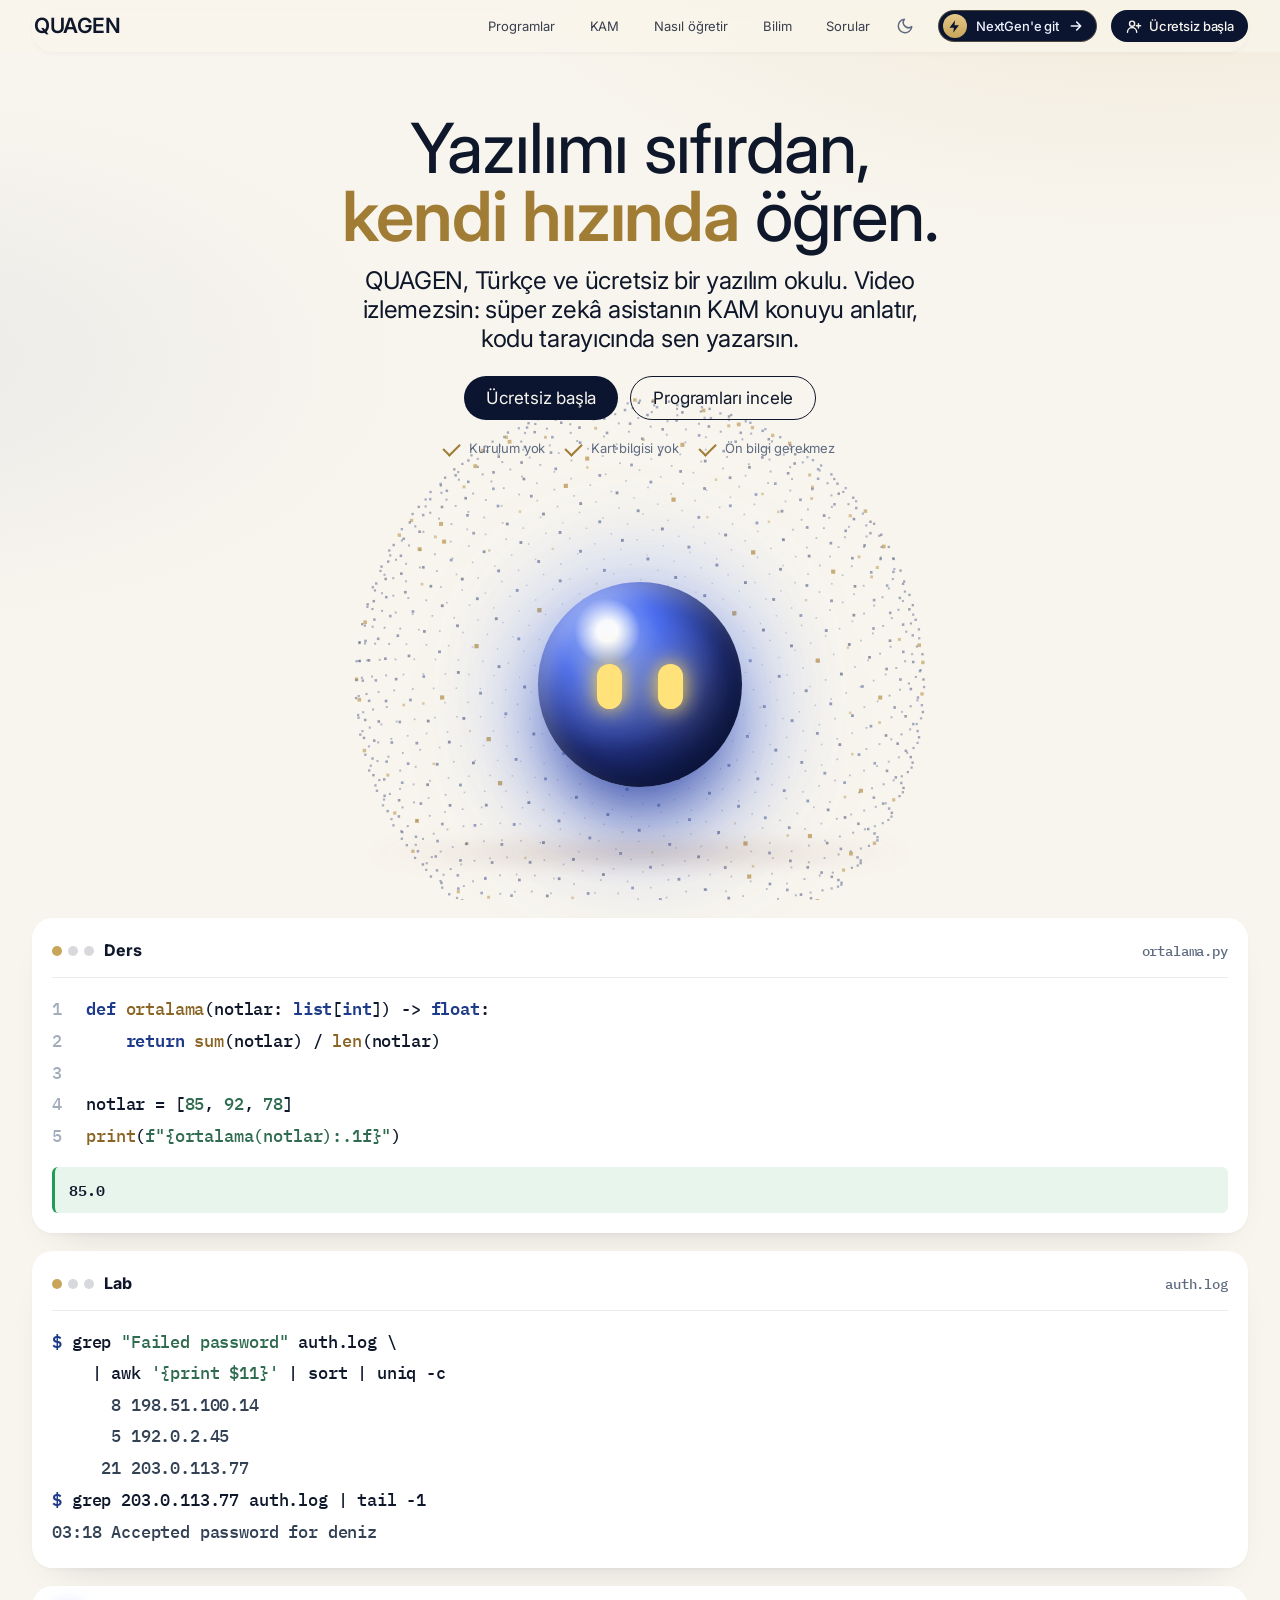
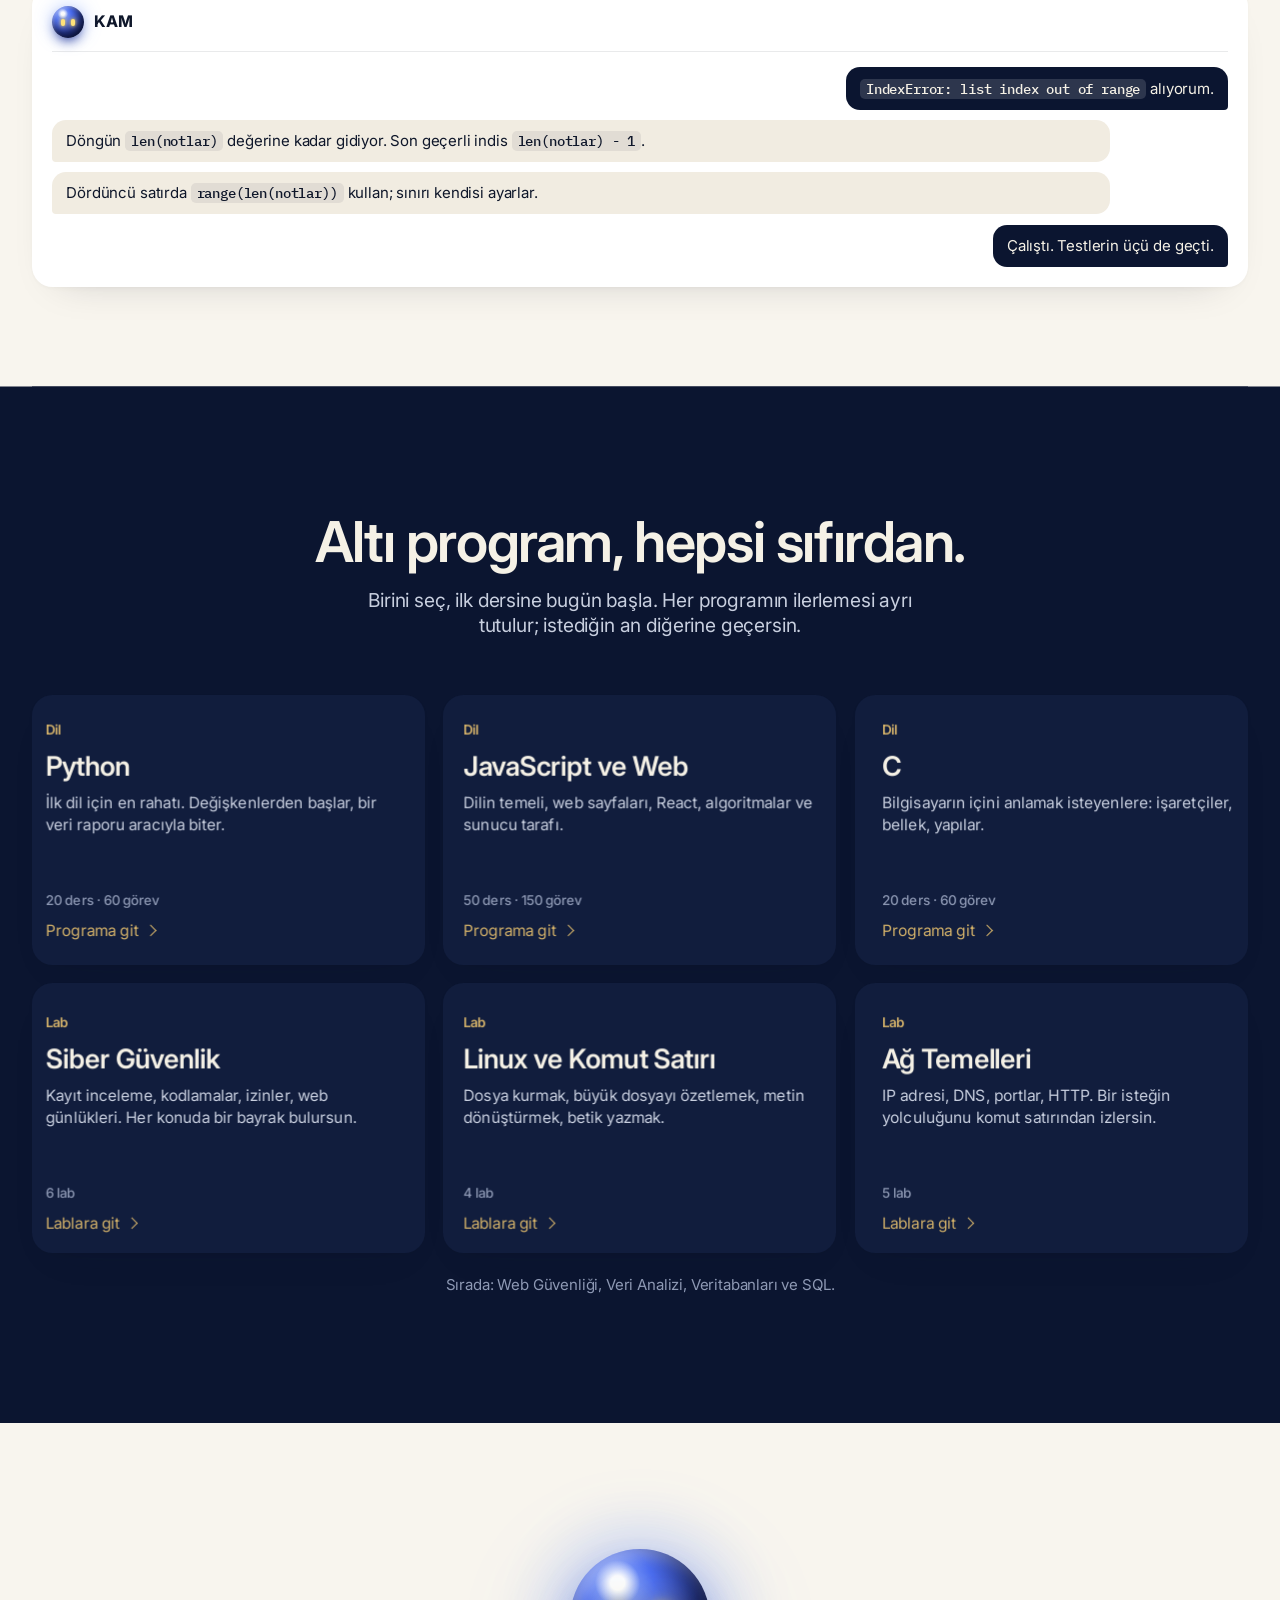
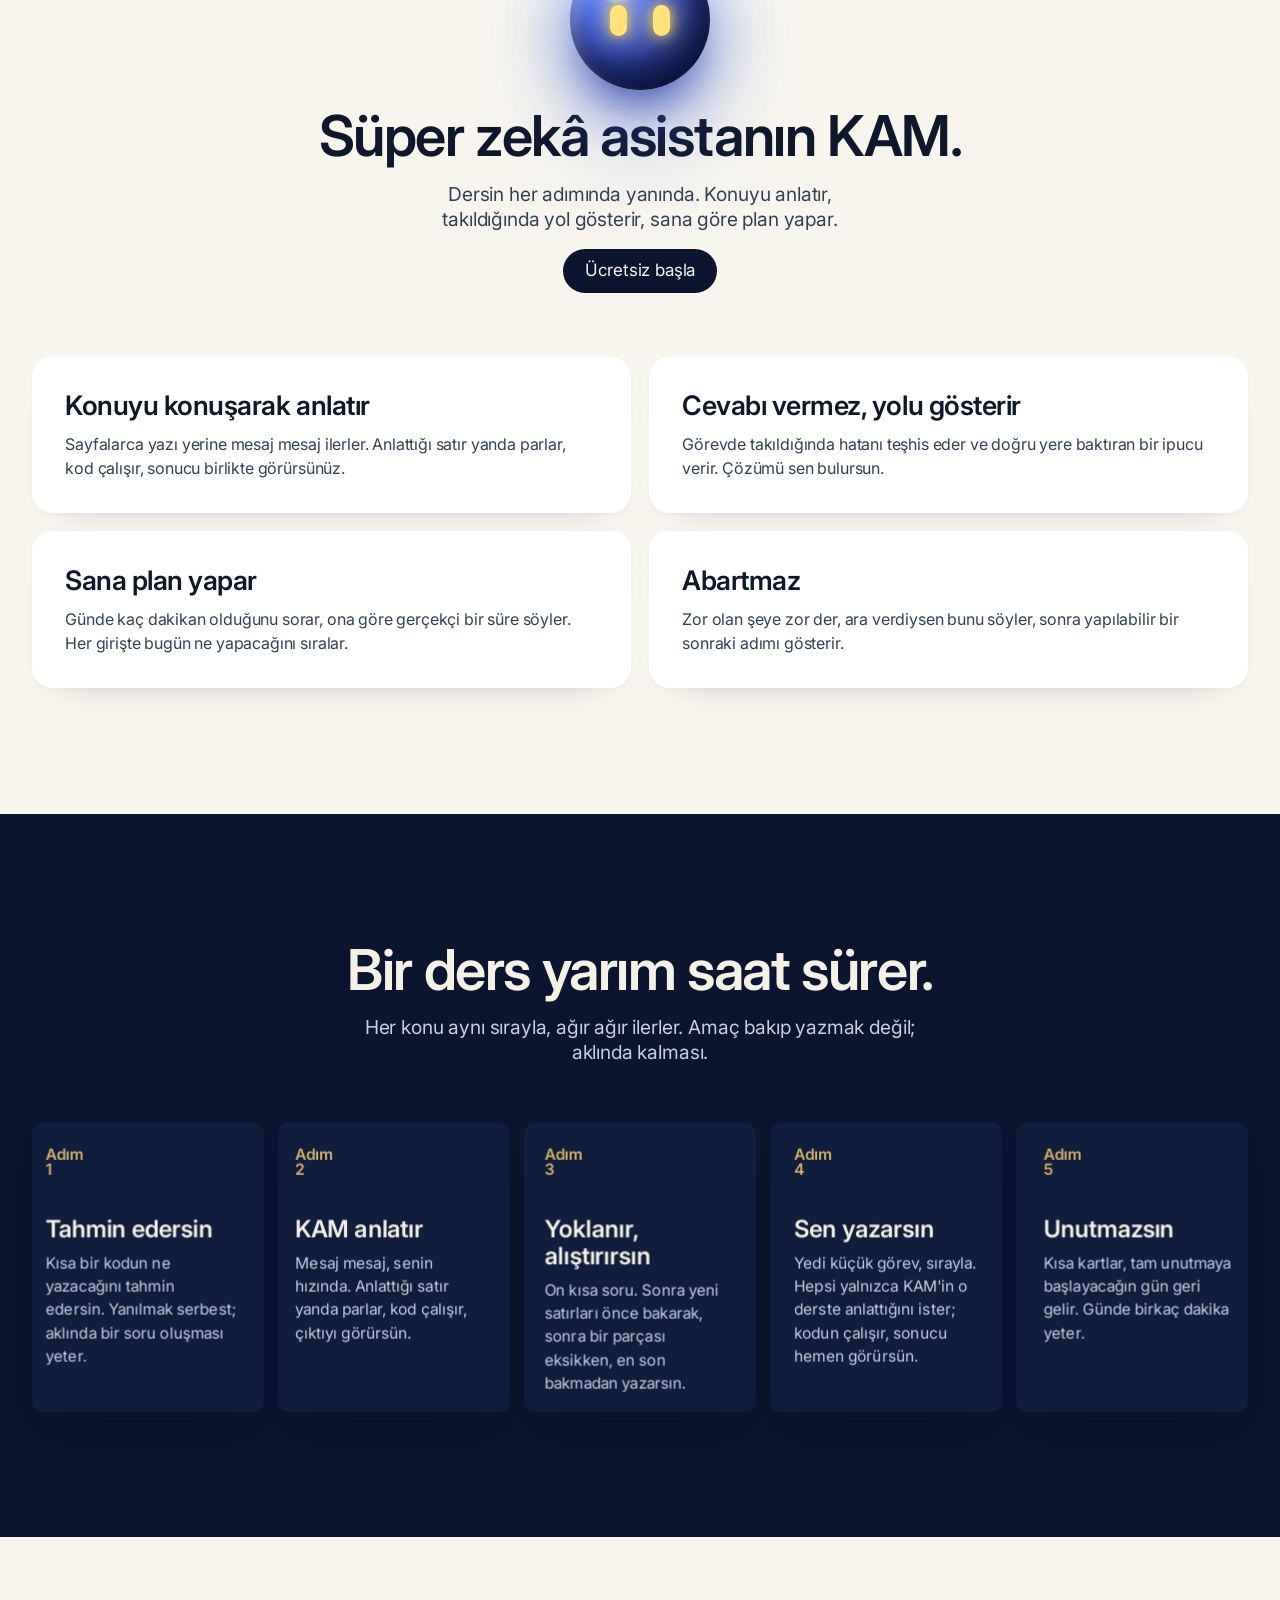
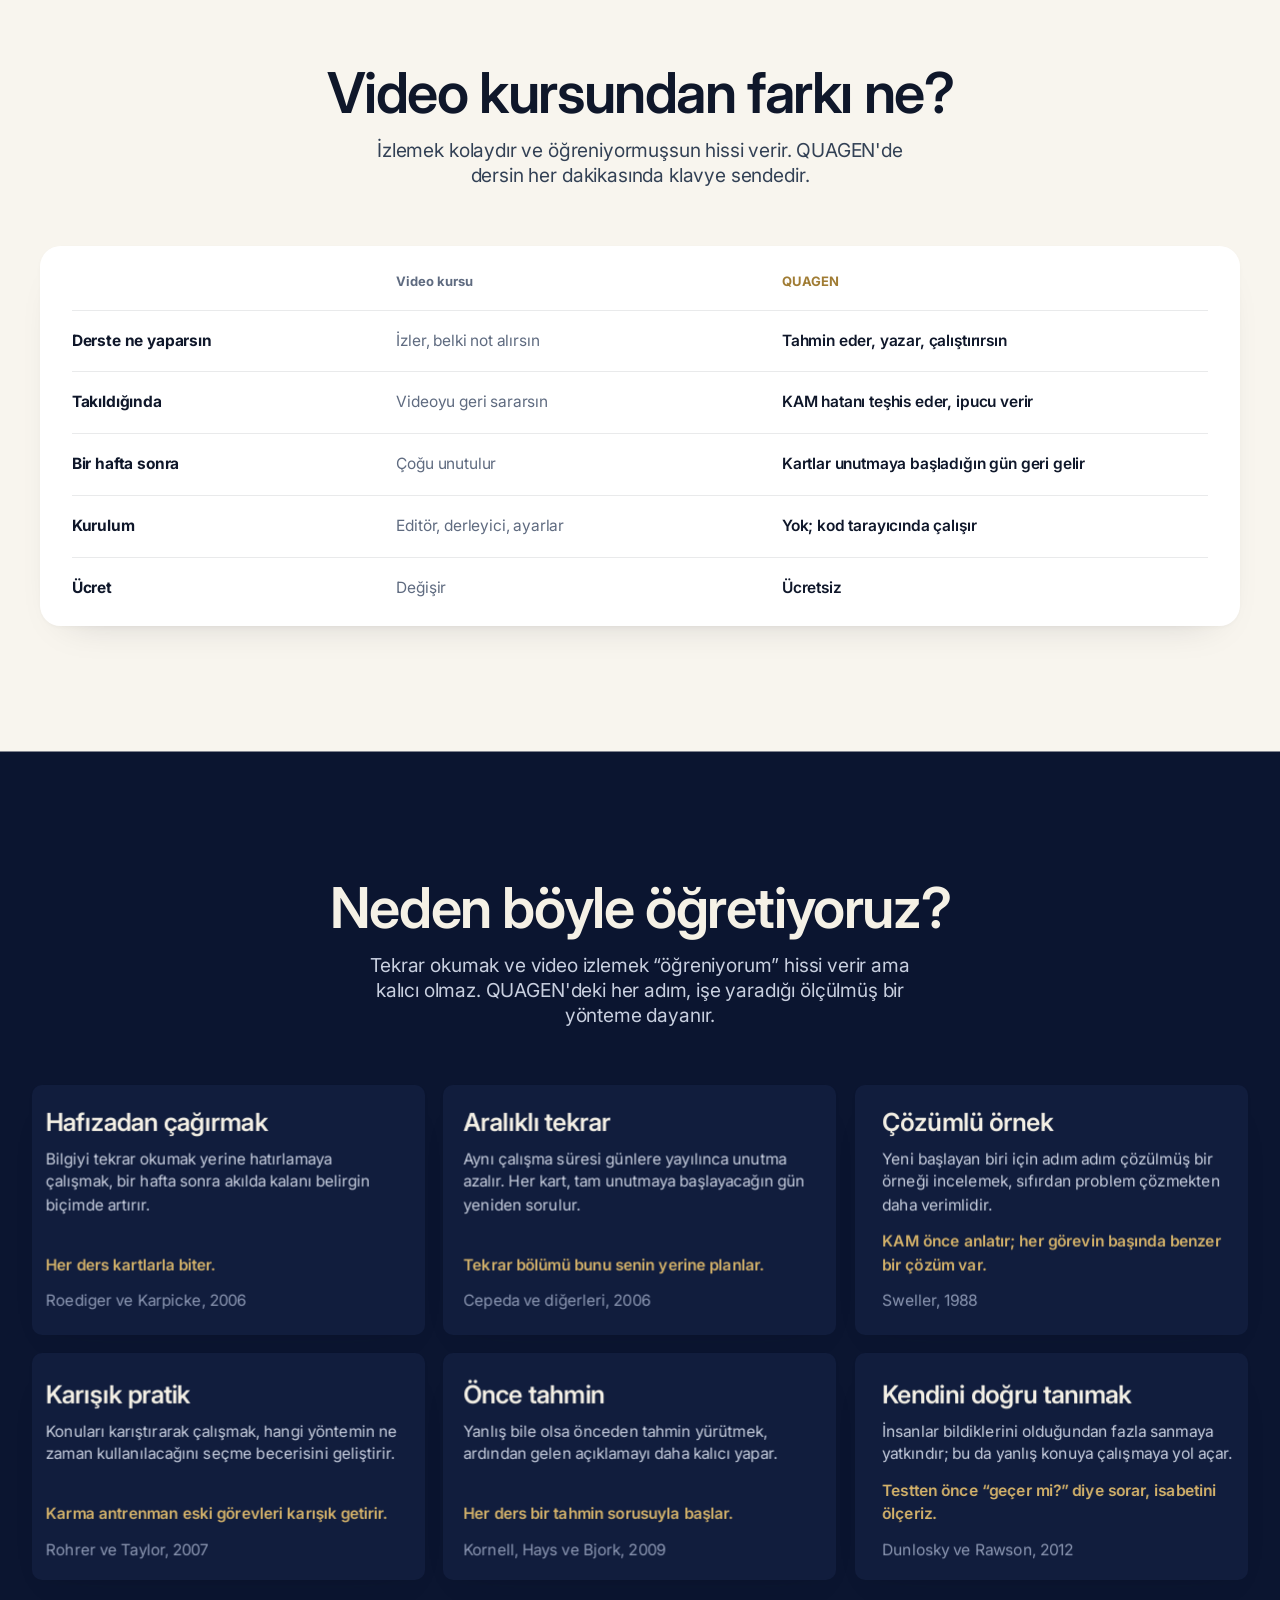
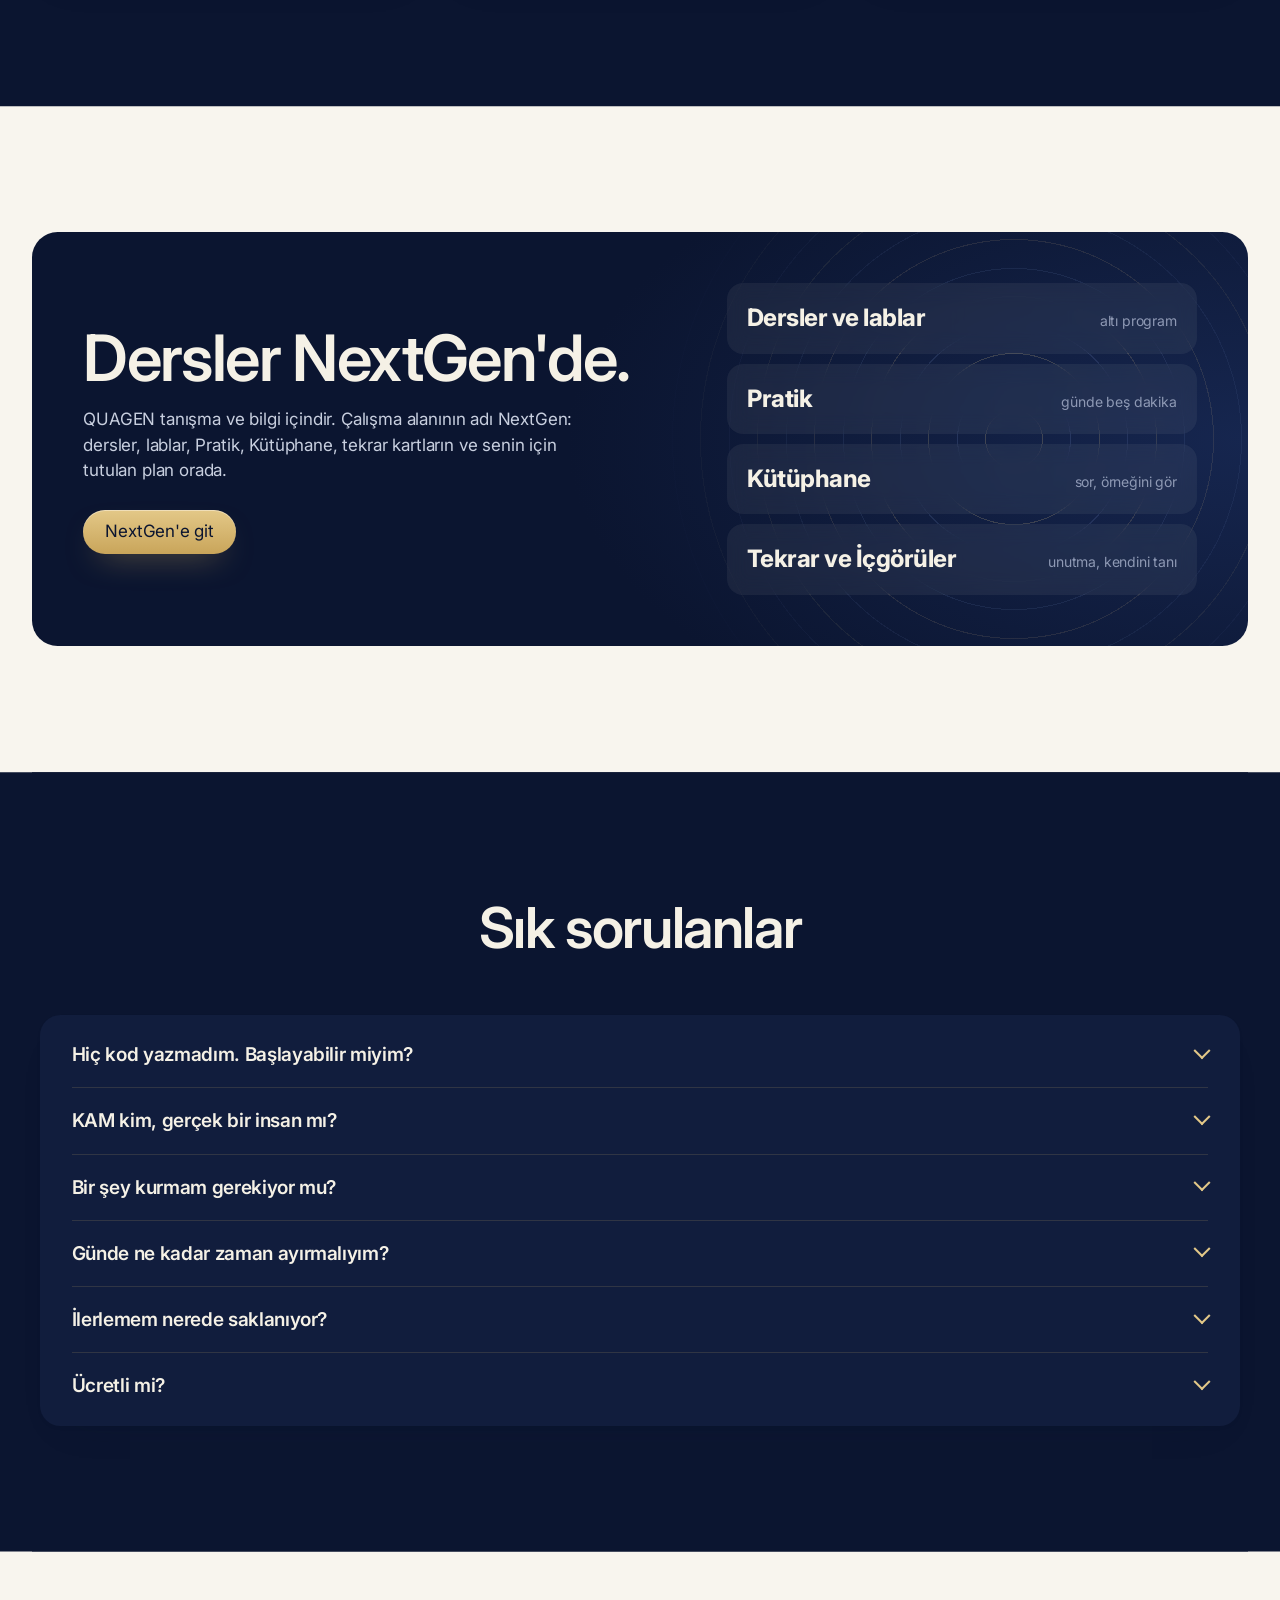
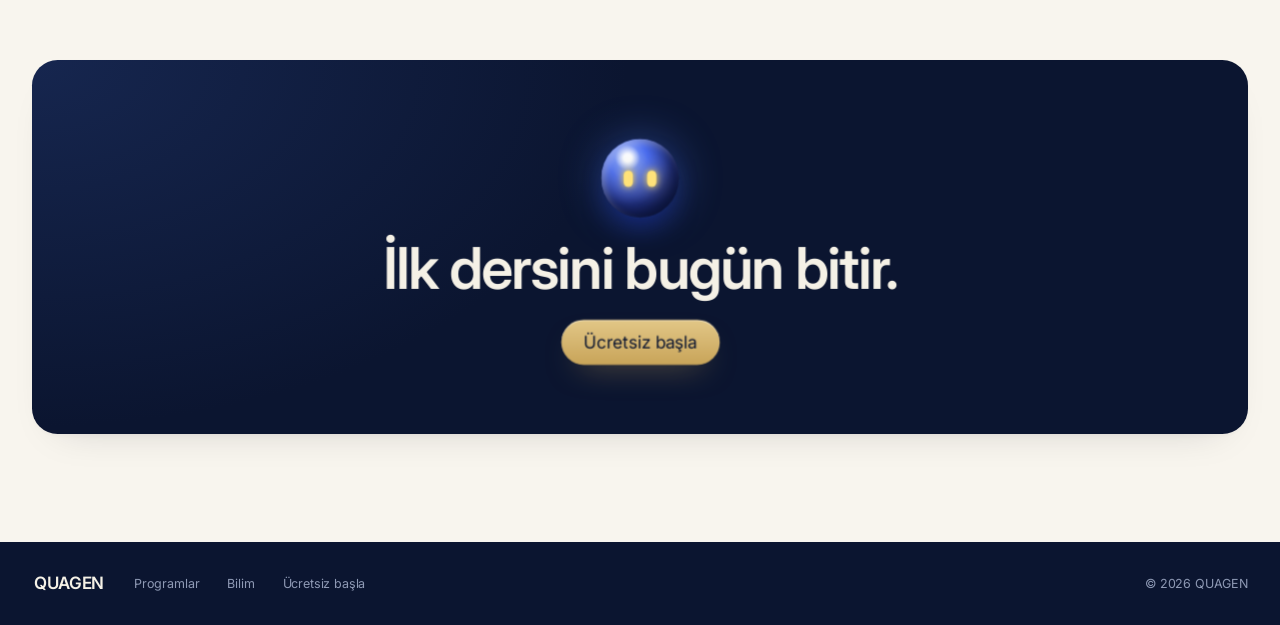
==== index.html @ 4caa507f "Yayın: Apple havasında yazı ve düzen Co-Authored-By: Claude Fable 5.2 <noreply@anthropic.com>" ====
<!doctype html>
<html lang="tr" class="q3d">
<head>
  <script>window.QUAGEN_STATIK = true; window.QUAGEN_BULUT = {"url":"https://lalqdppmjirelxngliim.supabase.co","anahtar":"sb_publishable_4_QRTlzAS4J74myS9klBng_SNF8kN42"};</script>
  <script src="assets/js/bulut.js"></script>
  <meta charset="utf-8" />
  <meta name="viewport" content="width=device-width, initial-scale=1" />
  <title>QUAGEN — Ücretsiz yazılım okulu</title>
  <meta name="description" content="QUAGEN, Türkçe ve ücretsiz bir yazılım okulu. Python, C, JavaScript, siber güvenlik, Linux ve ağ; videosuz, yapay zekâ öğretmen KAM ile, tarayıcında." />
  <link rel="preconnect" href="https://fonts.googleapis.com" />
  <link rel="preconnect" href="https://fonts.gstatic.com" crossorigin />
  <link href="https://fonts.googleapis.com/css2?family=Bricolage+Grotesque:opsz,wdth,wght@12..96,75..100,400..800&family=Inter:wght@400;500;600;700&family=IBM+Plex+Mono:wght@400;500;600&display=swap" rel="stylesheet" />
  <link rel="stylesheet" href="assets/css/tokens.css" />
  <link rel="stylesheet" href="assets/css/landing.css" />
  <link rel="stylesheet" href="assets/css/kam.css" />
  <link rel="stylesheet" href="assets/css/cam.css" />
  <link rel="stylesheet" href="assets/css/quagen3d.css?v=11" />
  <script>(function () { var t = "light"; try { if (localStorage.getItem("quagen-tema") === "dark") t = "dark"; } catch (e) {} document.documentElement.dataset.theme = t; })();</script>
  <link rel="prefetch" href="nextgen.html" />
</head>
<body>
  <a class="skip" href="#ana">İçeriğe geç</a>

  <header class="nav" id="nav">
    <div class="nav-in cam">
      <a href="#" class="logo" aria-label="QUAGEN ana sayfa">QUAGEN</a>
      <nav class="nav-links" aria-label="Bölümler">
        <a href="#programlar">Programlar</a>
        <a href="#kam">KAM</a>
        <a href="#ders">Nasıl öğretir</a>
        <a href="#bilim">Bilim</a>
        <a href="#sss">Sorular</a>
      </nav>
      <button class="nav-tema" id="tema" aria-label="Temayı değiştir"><svg viewBox="0 0 24 24" width="18" height="18" aria-hidden="true"><path d="M21 12.8A9 9 0 1 1 11.2 3a7 7 0 0 0 9.8 9.8Z" fill="none" stroke="currentColor" stroke-width="2" stroke-linejoin="round"/></svg></button>
      <a href="nextgen.html" class="ng-git" id="ng-git"><span class="ng-git-ik" aria-hidden="true"><svg viewBox="0 0 24 24" width="15" height="15"><path d="M13 2 4 14h7l-1 8 9-12h-7l1-8Z" fill="currentColor"/></svg></span><span>NextGen'e git</span><svg class="ng-git-ok" viewBox="0 0 24 24" width="16" height="16" aria-hidden="true"><path d="M5 12h14M13 6l6 6-6 6" fill="none" stroke="currentColor" stroke-width="2.4" stroke-linecap="round" stroke-linejoin="round"/></svg></a>
      <a href="hesap.html#kayit" class="btn btn-ink nav-kayit" id="nav-login"><svg viewBox="0 0 24 24" width="17" height="17" aria-hidden="true"><circle cx="10" cy="8" r="3.6" fill="none" stroke="currentColor" stroke-width="2"/><path d="M3.5 20a6.5 6.5 0 0 1 13 0M19 8v6M16 11h6" fill="none" stroke="currentColor" stroke-width="2" stroke-linecap="round"/></svg><span>Ücretsiz başla</span></a>
    </div>
  </header>

  <main id="ana">
    <!-- Açılış: QUAGEN nedir, kime göre, nasıl başlanır -->
    <section class="hero wrap" aria-labelledby="hero-h">
      <div class="hero-ust">
        <div class="hero-yazi">
          <h1 class="hero-h" id="hero-h">Yazılımı sıfırdan, <em>kendi hızında</em> öğren.</h1>
          <p class="lead">QUAGEN, Türkçe ve ücretsiz bir yazılım okulu. Video izlemezsin: süper zekâ asistanın KAM konuyu anlatır, kodu tarayıcında sen yazarsın.</p>
          <div class="hero-git">
            <a href="hesap.html?sonra=nextgen.html#kayit" class="btn btn-marker btn-lg js-basla">Ücretsiz başla</a>
            <a href="#programlar" class="btn btn-line btn-lg">Programları incele</a>
          </div>
          <ul class="hero-guven" aria-label="Başlamak için gerekenler">
            <li>Kurulum yok</li><li>Kart bilgisi yok</li><li>Ön bilgi gerekmez</li>
          </ul>
        </div>
        <div class="hero-kure">
          <span class="kam-av dev" id="kam-dev" aria-hidden="true"><b></b><b></b></span>
        </div>
      </div>
      <!-- Üç deneyim: ders, lab, KAM -->
      <div class="onizle" aria-label="QUAGEN'de bir ders, bir lab ve KAM">
        <article class="cam oz">
          <header><i></i><b>Ders</b><span>ortalama.py</span></header>
          <pre class="oz-kod"><code><span style="--s:1"><i>1</i><em>def</em> <b>ortalama</b>(notlar: <em>list</em>[<em>int</em>]) -> <em>float</em>:</span>
<span style="--s:2"><i>2</i>    <em>return</em> <b>sum</b>(notlar) / <b>len</b>(notlar)</span>
<span style="--s:3"><i>3</i></span>
<span style="--s:4"><i>4</i>notlar = [<u>85</u>, <u>92</u>, <u>78</u>]</span>
<span style="--s:5"><i>5</i><b>print</b>(<u>f"{ortalama(notlar):.1f}"</u>)</span></code></pre>
          <p class="oz-cikti" style="--s:7">85.0</p>
        </article>
        <article class="cam oz oz-lab">
          <header><i></i><b>Lab</b><span>auth.log</span></header>
          <pre class="oz-kod"><code><span style="--s:2"><em>$</em> grep <u>"Failed password"</u> auth.log \</span>
<span style="--s:2">    | awk <u>'{print $11}'</u> | sort | uniq -c</span>
<span style="--s:4" class="oz-soluk">      8 198.51.100.14</span>
<span style="--s:5" class="oz-soluk">      5 192.0.2.45</span>
<span style="--s:6" class="oz-soluk">     21 203.0.113.77</span>
<span style="--s:8"><em>$</em> grep 203.0.113.77 auth.log | tail -1</span>
<span style="--s:9" class="oz-soluk">03:18 Accepted password for deniz</span></code></pre>
        </article>
        <article class="cam oz oz-kam">
          <header><span class="kam-av" aria-hidden="true"><b></b><b></b></span><b>KAM</b></header>
          <div class="oz-sohbet">
            <p class="s" style="--s:2"><code>IndexError: list index out of range</code> alıyorum.</p>
            <p class="k" style="--s:4">Döngün <code>len(notlar)</code> değerine kadar gidiyor. Son geçerli indis <code>len(notlar) - 1</code>.</p>
            <p class="k" style="--s:6">Dördüncü satırda <code>range(len(notlar))</code> kullan; sınırı kendisi ayarlar.</p>
            <p class="s" style="--s:8">Çalıştı. Testlerin üçü de geçti.</p>
          </div>
        </article>
      </div>
    </section>

    <!-- Programlar -->
    <section class="section wrap koyu" id="programlar">
      <header class="sec-head">
        <h2>Altı program, hepsi sıfırdan.</h2>
        <p>Birini seç, ilk dersine bugün başla. Her programın ilerlemesi ayrı tutulur; istediğin an diğerine geçersin.</p>
      </header>
      <div class="programlar">
        <a class="cam program" href="nextgen.html?dil=py#panel"><span class="p-tur">Dil</span><h3>Python</h3><p>İlk dil için en rahatı. Değişkenlerden başlar, bir veri raporu aracıyla biter.</p><span class="p-olcu">20 ders · 60 görev</span><b>Programa git</b></a>
        <a class="cam program" href="nextgen.html?dil=js#panel"><span class="p-tur">Dil</span><h3>JavaScript ve Web</h3><p>Dilin temeli, web sayfaları, React, algoritmalar ve sunucu tarafı.</p><span class="p-olcu">50 ders · 150 görev</span><b>Programa git</b></a>
        <a class="cam program" href="nextgen.html?dil=c#panel"><span class="p-tur">Dil</span><h3>C</h3><p>Bilgisayarın içini anlamak isteyenlere: işaretçiler, bellek, yapılar.</p><span class="p-olcu">20 ders · 60 görev</span><b>Programa git</b></a>
        <a class="cam program" href="nextgen.html#lab"><span class="p-tur">Lab</span><h3>Siber Güvenlik</h3><p>Kayıt inceleme, kodlamalar, izinler, web günlükleri. Her konuda bir bayrak bulursun.</p><span class="p-olcu">6 lab</span><b>Lablara git</b></a>
        <a class="cam program" href="nextgen.html#lab"><span class="p-tur">Lab</span><h3>Linux ve Komut Satırı</h3><p>Dosya kurmak, büyük dosyayı özetlemek, metin dönüştürmek, betik yazmak.</p><span class="p-olcu">4 lab</span><b>Lablara git</b></a>
        <a class="cam program" href="nextgen.html#lab"><span class="p-tur">Lab</span><h3>Ağ Temelleri</h3><p>IP adresi, DNS, portlar, HTTP. Bir isteğin yolculuğunu komut satırından izlersin.</p><span class="p-olcu">5 lab</span><b>Lablara git</b></a>
      </div>
      <p class="program-not">Sırada: Web Güvenliği, Veri Analizi, Veritabanları ve SQL.</p>
    </section>

    <!-- KAM -->
    <section class="section wrap" id="kam">
      <div class="kam-bolum">
        <div class="kam-yan">
          <span class="kam-av" aria-hidden="true"><b></b><b></b></span>
          <h2>Süper zekâ asistanın KAM.</h2>
          <p>Dersin her adımında yanında. Konuyu anlatır, takıldığında yol gösterir, sana göre plan yapar.</p>
          <a href="hesap.html?sonra=nextgen.html#kayit" class="btn btn-marker btn-lg js-basla">Ücretsiz başla</a>
        </div>
        <ol class="kam-liste">
          <li><h3>Konuyu konuşarak anlatır</h3><p>Sayfalarca yazı yerine mesaj mesaj ilerler. Anlattığı satır yanda parlar, kod çalışır, sonucu birlikte görürsünüz.</p></li>
          <li><h3>Cevabı vermez, yolu gösterir</h3><p>Görevde takıldığında hatanı teşhis eder ve doğru yere baktıran bir ipucu verir. Çözümü sen bulursun.</p></li>
          <li><h3>Sana plan yapar</h3><p>Günde kaç dakikan olduğunu sorar, ona göre gerçekçi bir süre söyler. Her girişte bugün ne yapacağını sıralar.</p></li>
          <li><h3>Abartmaz</h3><p>Zor olan şeye zor der, ara verdiysen bunu söyler, sonra yapılabilir bir sonraki adımı gösterir.</p></li>
        </ol>
      </div>
    </section>

    <!-- Bir ders nasıl geçer -->
    <section class="section wrap koyu" id="ders">
      <header class="sec-head">
        <h2>Bir ders yarım saat sürer.</h2>
        <p>Her konu aynı sırayla, ağır ağır ilerler. Amaç bakıp yazmak değil; aklında kalması.</p>
      </header>
      <ol class="adimlar">
        <li class="cam"><span class="adim-n">1</span><h3>Tahmin edersin</h3><p>Kısa bir kodun ne yazacağını tahmin edersin. Yanılmak serbest; aklında bir soru oluşması yeter.</p></li>
        <li class="cam"><span class="adim-n">2</span><h3>KAM anlatır</h3><p>Mesaj mesaj, senin hızında. Anlattığı satır yanda parlar, kod çalışır, çıktıyı görürsün.</p></li>
        <li class="cam"><span class="adim-n">3</span><h3>Yoklanır, alıştırırsın</h3><p>On kısa soru. Sonra yeni satırları önce bakarak, sonra bir parçası eksikken, en son bakmadan yazarsın.</p></li>
        <li class="cam"><span class="adim-n">4</span><h3>Sen yazarsın</h3><p>Yedi küçük görev, sırayla. Hepsi yalnızca KAM'in o derste anlattığını ister; kodun çalışır, sonucu hemen görürsün.</p></li>
        <li class="cam"><span class="adim-n">5</span><h3>Unutmazsın</h3><p>Kısa kartlar, tam unutmaya başlayacağın gün geri gelir. Günde birkaç dakika yeter.</p></li>
      </ol>
    </section>

    <!-- Video kursundan farkı -->
    <section class="section wrap" id="fark">
      <header class="sec-head">
        <h2>Video kursundan farkı ne?</h2>
        <p>İzlemek kolaydır ve öğreniyormuşsun hissi verir. QUAGEN'de dersin her dakikasında klavye sendedir.</p>
      </header>
      <div class="kiyas cam" role="table" aria-label="Video kursu ile QUAGEN karşılaştırması">
        <div class="kiyas-bas" role="row"><span role="columnheader"></span><span role="columnheader">Video kursu</span><span role="columnheader">QUAGEN</span></div>
        <div role="row"><b role="rowheader">Derste ne yaparsın</b><span role="cell">İzler, belki not alırsın</span><span role="cell">Tahmin eder, yazar, çalıştırırsın</span></div>
        <div role="row"><b role="rowheader">Takıldığında</b><span role="cell">Videoyu geri sararsın</span><span role="cell">KAM hatanı teşhis eder, ipucu verir</span></div>
        <div role="row"><b role="rowheader">Bir hafta sonra</b><span role="cell">Çoğu unutulur</span><span role="cell">Kartlar unutmaya başladığın gün geri gelir</span></div>
        <div role="row"><b role="rowheader">Kurulum</b><span role="cell">Editör, derleyici, ayarlar</span><span role="cell">Yok; kod tarayıcında çalışır</span></div>
        <div role="row"><b role="rowheader">Ücret</b><span role="cell">Değişir</span><span role="cell">Ücretsiz</span></div>
      </div>
    </section>

    <!-- Bilim -->
    <section class="section wrap koyu" id="bilim">
      <header class="sec-head">
        <h2>Neden böyle öğretiyoruz?</h2>
        <p>Tekrar okumak ve video izlemek “öğreniyorum” hissi verir ama kalıcı olmaz. QUAGEN'deki her adım, işe yaradığı ölçülmüş bir yönteme dayanır.</p>
      </header>
      <div class="bilim">
        <article class="cam"><h3>Hafızadan çağırmak</h3><p>Bilgiyi tekrar okumak yerine hatırlamaya çalışmak, bir hafta sonra akılda kalanı belirgin biçimde artırır.</p><p class="b-site">Her ders kartlarla biter.</p><p class="b-kaynak">Roediger ve Karpicke, 2006</p></article>
        <article class="cam"><h3>Aralıklı tekrar</h3><p>Aynı çalışma süresi günlere yayılınca unutma azalır. Her kart, tam unutmaya başlayacağın gün yeniden sorulur.</p><p class="b-site">Tekrar bölümü bunu senin yerine planlar.</p><p class="b-kaynak">Cepeda ve diğerleri, 2006</p></article>
        <article class="cam"><h3>Çözümlü örnek</h3><p>Yeni başlayan biri için adım adım çözülmüş bir örneği incelemek, sıfırdan problem çözmekten daha verimlidir.</p><p class="b-site">KAM önce anlatır; her görevin başında benzer bir çözüm var.</p><p class="b-kaynak">Sweller, 1988</p></article>
        <article class="cam"><h3>Karışık pratik</h3><p>Konuları karıştırarak çalışmak, hangi yöntemin ne zaman kullanılacağını seçme becerisini geliştirir.</p><p class="b-site">Karma antrenman eski görevleri karışık getirir.</p><p class="b-kaynak">Rohrer ve Taylor, 2007</p></article>
        <article class="cam"><h3>Önce tahmin</h3><p>Yanlış bile olsa önceden tahmin yürütmek, ardından gelen açıklamayı daha kalıcı yapar.</p><p class="b-site">Her ders bir tahmin sorusuyla başlar.</p><p class="b-kaynak">Kornell, Hays ve Bjork, 2009</p></article>
        <article class="cam"><h3>Kendini doğru tanımak</h3><p>İnsanlar bildiklerini olduğundan fazla sanmaya yatkındır; bu da yanlış konuya çalışmaya yol açar.</p><p class="b-site">Testten önce “geçer mi?” diye sorar, isabetini ölçeriz.</p><p class="b-kaynak">Dunlosky ve Rawson, 2012</p></article>
      </div>
    </section>

    <!-- Öteki dünya: NextGen -->
    <section class="section wrap" id="nextgen">
      <div class="kapi" id="kapi">
        <div class="kapi-yazi">
          <h2>Dersler NextGen'de.</h2>
          <p>QUAGEN tanışma ve bilgi içindir. Çalışma alanının adı NextGen: dersler, lablar, Pratik, Kütüphane, tekrar kartların ve senin için tutulan plan orada.</p>
          <a href="nextgen.html" class="btn btn-marker btn-lg js-warp">NextGen'e git</a>
        </div>
        <ul class="kapi-diller" aria-label="NextGen'de neler var">
          <li><b>Dersler ve lablar</b><span>altı program</span></li>
          <li><b>Pratik</b><span>günde beş dakika</span></li>
          <li><b>Kütüphane</b><span>sor, örneğini gör</span></li>
          <li><b>Tekrar ve İçgörüler</b><span>unutma, kendini tanı</span></li>
        </ul>
      </div>
    </section>

    <!-- SSS -->
    <section class="section wrap faq koyu" id="sss">
      <header class="sec-head"><h2>Sık sorulanlar</h2></header>
      <div class="faq-liste cam">
        <details><summary>Hiç kod yazmadım. Başlayabilir miyim?</summary><p>Evet. İlk ders sıfırdan başlar ve KAM bildiğini varsaydığı hiçbir şey kullanmaz. Her yeni kelimeyi ilk geçtiği yerde açıklar.</p></details>
        <details><summary>KAM kim, gerçek bir insan mı?</summary><p>Hayır. KAM, QUAGEN'in ders anlatan ve sorularını cevaplayan yardımcısı. Dersleri önceden hazırlanmış sohbetlerle anlatır; görevde takıldığında cevabı vermez, seni doğru yere baktıran bir ipucu verir.</p></details>
        <details><summary>Bir şey kurmam gerekiyor mu?</summary><p>Hayır. JavaScript, Python ve C kodun tarayıcında çalışır. İlk C ya da Python çalıştırmasında derleyici bir kez indirilir; bu birkaç saniye sürebilir.</p></details>
        <details><summary>Günde ne kadar zaman ayırmalıyım?</summary><p>Düzenli 15–30 dakika, hafta sonu yapılan beş saatlik bir maratondan daha iyi sonuç verir. KAM ilk girişte ne kadar zamanın olduğunu sorar ve planı ona göre kurar.</p></details>
        <details><summary>İlerlemem nerede saklanıyor?</summary><p>Hesap açmazsan kendi tarayıcında. Ücretsiz hesap açarsan ilerlemen hesabına kaydedilir ve başka cihazda kaldığın yerden devam edersin.</p></details>
        <details><summary>Ücretli mi?</summary><p>Hayır. Tüm dersler, Pratik ve Kütüphane ücretsiz.</p></details>
      </div>
    </section>

    <section class="cta wrap">
      <div class="cta-in cam">
        <span class="kam-av" aria-hidden="true"><b></b><b></b></span>
        <h2>İlk dersini bugün bitir.</h2>
        <a href="hesap.html?sonra=nextgen.html#kayit" class="btn btn-marker btn-lg js-basla">Ücretsiz başla</a>
      </div>
    </section>
  </main>

  <footer class="foot">
    <div class="wrap foot-in koyu">
      <span class="logo">QUAGEN</span>
      <a href="#programlar">Programlar</a>
      <a href="#bilim">Bilim</a>
      <a href="hesap.html#kayit">Ücretsiz başla</a>
      <span class="foot-c">© 2026 QUAGEN</span>
    </div>
  </footer>

  <!-- Dil seçimi -->
  <dialog class="chooser" id="chooser" aria-labelledby="chooser-h">
    <form method="dialog">
      <header><h2 id="chooser-h">Hangi dili öğrenmek istiyorsun?</h2><button class="x" value="kapat" aria-label="Kapat">×</button></header>
      <p class="chooser-sub">Her dilin ilerlemesi ayrı tutulur. İstediğin an diğerine geçip kaldığın yerden devam edebilirsin.</p>
      <div class="chooser-list" id="chooser-list"></div>
    </form>
  </dialog>

  <!-- NextGen geçiş katmanı -->
  <div class="warp" id="warp" aria-hidden="true">
    <canvas id="warp-canvas"></canvas>
    <div class="warp-ui">
      <div class="warp-title" id="warp-title">NextGen</div>
      <div class="warp-status" id="warp-status">Ortam hazırlanıyor</div>
      <div class="warp-bar"><i></i></div>
    </div>
  </div>

  <script src="assets/js/curriculum.js"></script>
  <script src="assets/js/curriculum-web.js"></script>
  <script src="assets/js/curriculum-react.js"></script>
  <script src="assets/js/curriculum-algo.js"></script>
  <script src="assets/js/curriculum-backend.js"></script>
  <script src="assets/js/curriculum-c.js"></script>
  <script src="assets/js/curriculum-c2.js"></script>
  <script src="assets/js/curriculum-py.js"></script>
  <script src="assets/js/curriculum-py2.js"></script>
  <script>window.KD_FORCE_LANG = "js";</script>
  <script src="assets/js/rehber-veri.js"></script>
  <script src="assets/js/rehber-ara.js"></script>
  <script src="assets/js/engine.js"></script>
  <script src="assets/js/python.js"></script>
  <script src="assets/js/tur.js"></script>
  <script src="assets/js/landing.js"></script>
  <script src="assets/js/quagen3d.js?v=7"></script>
  <script src="assets/js/gecis.js"></script>
</body>
</html>
---- assets/css/tokens.css ----
/* QUAGEN tasarım sistemi — ortak tokenlar (ana sayfa + NextGen)
 * Kimlik: çalışma defteri. Soğuk kâğıt, lacivert mürekkep, tek vurgu: fosforlu kalem.
 * Fosforlu kalem yalnızca "şu an önemli olan" şeyi işaretler: aktif satır, doğru cevap, odak.
 */
:root {
  --paper: #f5f6f8;
  --surface: #ffffff;
  --sunken: #eceff3;
  --ink: #13213a;
  --ink-2: #2e3b52;
  --graphite: #5b6678;
  --faint: #8792a4;
  --rule: #dfe3ea;
  --rule-2: #c7cfdb;

  --marker: #ffd84d;
  --marker-ink: #13213a;
  --marker-wash: rgba(255, 216, 77, 0.45);

  --pass: #11805b;
  --pass-wash: #e2f3eb;
  --fail: #c63434;
  --fail-wash: #fbe8e8;
  --warn: #9a5800;
  --warn-wash: #fff2d9;
  --link: #2858d0;

  --code-bg: #fbfbfc;
  --sx-k: #8a2bb8;
  --sx-s: #0d7a49;
  --sx-n: #b14605;
  --sx-l: #1d5fd1;
  --sx-c: #8892a4;
  --sx-tag: #b42357;
  --sx-attr: #1d5fd1;
  --sx-def: #13213a;

  --sans: "Bricolage Grotesque", ui-sans-serif, system-ui, -apple-system, "Segoe UI", sans-serif;
  --mono: "IBM Plex Mono", ui-monospace, "SF Mono", Menlo, monospace;

  --r-s: 6px;
  --r-m: 10px;
  --r-l: 16px;
  --float: 0 1px 0 rgba(19, 33, 58, 0.04), 0 16px 40px -12px rgba(19, 33, 58, 0.22);
  --ease: cubic-bezier(0.22, 1, 0.36, 1);
  color-scheme: light;
}

:root[data-theme="dark"] {
  --paper: #0c1424;
  --surface: #121c30;
  --sunken: #0a111e;
  --ink: #e7ecf4;
  --ink-2: #c3ccda;
  --graphite: #95a2b7;
  --faint: #6b788e;
  --rule: #223049;
  --rule-2: #31425f;
  --marker-wash: rgba(255, 216, 77, 0.16);
  --pass: #3cd08b;
  --pass-wash: rgba(60, 208, 139, 0.12);
  --fail: #ff7070;
  --fail-wash: rgba(255, 112, 112, 0.12);
  --warn: #f5b84a;
  --warn-wash: rgba(245, 184, 74, 0.12);
  --link: #93b4ff;
  --code-bg: #0e172a;
  --sx-k: #d19bf2;
  --sx-s: #8ee2a8;
  --sx-n: #f6b26b;
  --sx-l: #8cb8ff;
  --sx-c: #6b7a92;
  --sx-tag: #ff8fb7;
  --sx-attr: #8cb8ff;
  --sx-def: #e7ecf4;
  --float: 0 1px 0 rgba(0, 0, 0, 0.2), 0 18px 48px -12px rgba(0, 0, 0, 0.6);
  color-scheme: dark;
}

/* Sözdizimi renkleri (statik kod blokları) */
.t-k { color: var(--sx-k); font-style: normal; }
.t-s { color: var(--sx-s); font-style: normal; }
.t-n { color: var(--sx-n); font-style: normal; }
.t-l { color: var(--sx-l); font-style: normal; }
.t-c { color: var(--sx-c); font-style: italic; }
.t-tag { color: var(--sx-tag); font-style: normal; }

/* Fosforlu kalem: metnin arkasına hafif eğik bir vurgu */
.mark {
  background: linear-gradient(100deg, transparent 0.2em, var(--marker) 0.3em, var(--marker) calc(100% - 0.3em), transparent calc(100% - 0.2em));
  background-size: 100% 70%;
  background-position: 0 70%;
  background-repeat: no-repeat;
  color: var(--marker-ink);
  padding: 0 0.15em;
  box-decoration-break: clone;
  -webkit-box-decoration-break: clone;
}
---- assets/css/landing.css ----
/* QUAGEN — ana sayfa (tokenlar: tokens.css) */
* { box-sizing: border-box; margin: 0; padding: 0; }
[hidden] { display: none !important; }
html { scroll-behavior: smooth; -webkit-text-size-adjust: 100%; }
body { background: var(--paper); color: var(--ink); font: 16px/1.6 var(--sans); font-optical-sizing: auto; -webkit-font-smoothing: antialiased; overflow-x: hidden; }
a { color: inherit; }
button { font: inherit; cursor: pointer; border: 0; background: none; color: inherit; }
code, kbd, pre { font-family: var(--mono); }
:focus-visible { outline: 2px solid var(--ink); outline-offset: 3px; box-shadow: 0 0 0 6px var(--marker-wash); border-radius: var(--r-s); }
::selection { background: var(--marker); color: var(--marker-ink); }
.wrap { width: min(1200px, 100% - 48px); margin-inline: auto; }
.skip { position: absolute; left: 12px; top: -80px; z-index: 100; padding: 8px 12px; background: var(--ink); color: var(--paper); border-radius: var(--r-s); }
.skip:focus { top: 8px; }
h1, h2, h3 { font-weight: 750; font-stretch: 80%; letter-spacing: -0.025em; line-height: 1; }
kbd { display: inline-block; min-width: 1.7em; padding: 0 0.4em; border: 1px solid var(--rule-2); border-bottom-width: 2px; border-radius: 4px; font-size: 11px; line-height: 1.7; text-align: center; color: var(--graphite); background: var(--surface); }

/* Butonlar */
.btn { display: inline-flex; align-items: center; justify-content: center; gap: 8px; height: 40px; padding: 0 16px; border-radius: var(--r-m); font-weight: 650; font-size: 15px; text-decoration: none; white-space: nowrap; transition: background 0.15s, color 0.15s, border-color 0.15s, transform 0.1s; }
.btn:active { transform: translateY(1px); }
.btn-lg { height: 50px; padding: 0 22px; font-size: 16px; }
.btn-ink { background: var(--ink); color: var(--paper); }
.btn-ink:hover { background: var(--ink-2); }
.btn-line { border: 1.5px solid var(--ink); color: var(--ink); }
.btn-line:hover { background: var(--surface); }
.btn-marker { background: var(--marker); color: var(--marker-ink); box-shadow: inset 0 0 0 1.5px var(--ink); }
.btn-marker:hover { background: #ffe27a; }

/* Logo */
.logo { font-size: 24px; font-weight: 800; font-stretch: 78%; letter-spacing: -0.035em; text-decoration: none; background: linear-gradient(transparent 58%, var(--marker) 58%, var(--marker) 92%, transparent 92%); padding: 0 2px; }

/* Üst menü */
.nav { position: sticky; top: 0; z-index: 50; background: color-mix(in srgb, var(--paper) 90%, transparent); backdrop-filter: saturate(1.4) blur(12px); border-bottom: 1px solid transparent; transition: border-color 0.2s; }
.nav.scrolled { border-bottom-color: var(--rule); }
.nav-in { display: flex; align-items: center; gap: 32px; height: 64px; }
.nav-links { display: flex; gap: 26px; margin-left: auto; font-size: 15px; font-weight: 500; }
.nav-links a { text-decoration: none; color: var(--ink-2); white-space: nowrap; }
.nav-links a:hover { color: var(--ink); text-decoration: underline; text-decoration-color: var(--marker); text-decoration-thickness: 3px; text-underline-offset: 5px; }



/* Bölümler */
.section { padding: 112px 0; }
.sec-head { max-width: 760px; margin-bottom: 48px; }
.sec-head h2 { font-size: clamp(36px, 4.4vw, 60px); margin-bottom: 16px; }
.sec-head p { font-size: 18px; color: var(--ink-2); max-width: 62ch; }

/* Akış: dört adım */

/* Müfredat */
.tracks { display: grid; gap: 20px; }
.track-tabs { display: flex; flex-wrap: wrap; gap: 4px; padding: 4px; border-radius: var(--r-m); background: var(--paper); width: fit-content; max-width: 100%; }
.track-tabs button { padding: 9px 16px; border-radius: 7px; font-weight: 650; font-size: 15px; color: var(--graphite); }
.track-tabs button:hover { color: var(--ink); }
.track-tabs button[aria-selected="true"] { background: var(--ink); color: var(--paper); }
.track-tabs button small { font-weight: 500; opacity: 0.7; margin-left: 6px; }
.track-panel { background: var(--surface); border: 1px solid var(--rule); border-radius: var(--r-l); overflow: hidden; }
.track-intro { display: flex; flex-wrap: wrap; justify-content: space-between; gap: 8px 24px; padding: 20px 24px; border-bottom: 1px solid var(--rule); }
.track-intro p { color: var(--ink-2); max-width: 70ch; }
.track-intro .req { font-size: 14px; color: var(--graphite); }
.phase-rows { list-style: none; }
.phase-rows li { display: grid; grid-template-columns: 56px minmax(0, 1.1fr) minmax(0, 1fr); gap: 20px; padding: 18px 24px; border-bottom: 1px solid var(--rule); align-items: start; }
.phase-rows li:last-child { border-bottom: 0; }
.pr-no { font-size: 28px; font-weight: 750; font-stretch: 80%; line-height: 1; color: var(--faint); font-variant-numeric: tabular-nums; }
.pr-t h3 { font-size: 21px; font-stretch: 85%; letter-spacing: -0.015em; margin-bottom: 4px; }
.pr-t p { font-size: 14.5px; color: var(--graphite); }
.pr-tasks { list-style: none; display: grid; gap: 4px; font-size: 14px; }
.pr-tasks li { all: unset; display: flex; gap: 8px; align-items: baseline; color: var(--ink-2); }
.pr-tasks .kind { font-size: 12px; color: var(--graphite); min-width: 84px; }




/* SSS */
.faq details { border-top: 1px solid var(--rule-2); max-width: 860px; }
.faq details:last-of-type { border-bottom: 1px solid var(--rule-2); }
.faq summary { list-style: none; cursor: pointer; display: flex; justify-content: space-between; align-items: center; gap: 24px; padding: 22px 0; font-size: 20px; font-weight: 700; font-stretch: 90%; }
.faq summary::-webkit-details-marker { display: none; }
.faq summary::after { content: ""; flex: none; width: 10px; height: 10px; border-right: 2px solid var(--ink); border-bottom: 2px solid var(--ink); transform: rotate(45deg) translate(-3px, -3px); transition: transform 0.2s var(--ease); }
.faq details[open] summary::after { transform: rotate(-135deg) translate(-3px, -3px); }
.faq details p { padding-bottom: 22px; color: var(--ink-2); max-width: 70ch; }

/* Son çağrı */
.cta { background: var(--marker); }
.cta-in { display: flex; flex-wrap: wrap; justify-content: space-between; align-items: center; gap: 24px; padding: 72px 0; }
.cta h2 { font-size: clamp(40px, 5.4vw, 76px); color: var(--marker-ink); }
.cta .btn-marker { background: var(--ink); color: var(--paper); box-shadow: none; }
.cta .btn-marker:hover { background: var(--ink-2); }

.foot { border-top: 1px solid var(--rule); }
.foot-in { display: flex; flex-wrap: wrap; align-items: center; gap: 28px; padding: 28px 0; font-size: 14px; color: var(--graphite); }
.foot-in .logo { font-size: 20px; color: var(--ink); }
.foot-in a { text-decoration: none; }
.foot-in a:hover { color: var(--ink); text-decoration: underline; }
.foot-c { margin-left: auto; }

/* ======== NextGen geçişi ======== */
.warp { position: fixed; inset: 0; z-index: 1000; pointer-events: none; background: #0c1424; clip-path: circle(0 at var(--x, 50%) var(--y, 50%)); transition: clip-path 0.7s cubic-bezier(0.7, 0, 0.2, 1); }
.warp.on { pointer-events: all; clip-path: circle(150% at var(--x, 50%) var(--y, 50%)); }
.warp canvas { position: absolute; inset: 0; width: 100%; height: 100%; }
.warp-ui { position: absolute; inset: 0; display: grid; place-content: center; text-align: center; gap: 18px; }
.warp-title { font: 800 clamp(64px, 13vw, 180px)/1 var(--sans); font-stretch: 75%; letter-spacing: -0.04em; color: #e7ecf4; opacity: 0; transform: scale(0.94); transition: opacity 0.4s 0.3s, transform 1.4s 0.3s var(--ease); }
.warp-title .g { color: var(--marker); }
.warp.on .warp-title { opacity: 1; transform: scale(1); }
.warp-status { font-size: 14px; color: #95a2b7; opacity: 0; transition: opacity 0.3s 0.45s; }
.warp.on .warp-status { opacity: 1; }
.warp-bar { justify-self: center; width: min(280px, 70vw); height: 3px; background: #223049; overflow: hidden; border-radius: 3px; }
.warp-bar i { display: block; height: 100%; width: 100%; background: var(--marker); transform: scaleX(0); transform-origin: left; }
.warp.on .warp-bar i { transition: transform 1.1s 0.4s cubic-bezier(0.6, 0, 0.2, 1); transform: scaleX(1); }
.warp.flash::after { content: ""; position: absolute; inset: 0; background: var(--marker); animation: flash 0.3s ease-in forwards; }
@keyframes flash { from { opacity: 0; } to { opacity: 1; } }

/* Duyarlı */
@media (max-width: 1040px) {
  .phase-rows li { grid-template-columns: 44px 1fr; }
  .pr-tasks { grid-column: 2; }
}
@media (max-width: 720px) {
  .wrap { width: calc(100% - 32px); }
  .nav-links { display: none; }
  .nav-in .btn { margin-left: auto; }
  .section { padding: 80px 0; }
  .track-tabs { width: 100%; }
  .track-tabs button { flex: 1; padding: 9px 10px; }
  .track-tabs button small { display: none; }
  .phase-rows li { padding: 16px; gap: 12px; }
  .foot-c { margin-left: 0; }
}
@media (prefers-reduced-motion: reduce) {
  html { scroll-behavior: auto; }
  *, *::before, *::after { animation: none !important; transition: none !important; }
}

/* Dil seçimi */
.chooser { margin: auto; width: min(620px, calc(100vw - 32px)); border: 1px solid var(--rule); border-radius: var(--r-l); background: var(--surface); color: var(--ink); box-shadow: var(--float); padding: 0; }
.chooser::backdrop { background: rgba(12, 20, 36, 0.5); backdrop-filter: blur(2px); }
.chooser form { display: grid; gap: 14px; padding: 24px; }
.chooser header { display: flex; justify-content: space-between; align-items: start; gap: 16px; }
.chooser h2 { font-size: clamp(28px, 4vw, 38px); }
.chooser .x { font-size: 28px; line-height: 1; width: 36px; height: 36px; border-radius: var(--r-m); color: var(--graphite); }
.chooser .x:hover { background: var(--sunken); color: var(--ink); }
.chooser-sub { color: var(--ink-2); }
.chooser-list { display: grid; gap: 10px; }
.ch-card { display: grid; grid-template-columns: 64px 1fr auto; gap: 16px; align-items: center; padding: 16px; border: 1.5px solid var(--rule-2); border-radius: var(--r-l); background: var(--surface); text-align: left; transition: border-color 0.15s, background 0.15s; }
.ch-card:hover, .ch-card:focus-visible { border-color: var(--ink); background: var(--marker-wash); }
.ch-mark { display: grid; place-items: center; width: 64px; height: 64px; border-radius: 14px; background: var(--ink); color: var(--marker); font-size: 24px; font-weight: 800; font-stretch: 78%; letter-spacing: -0.03em; }
.ch-body { display: grid; gap: 3px; }
.ch-body b { font-size: 20px; font-stretch: 85%; }
.ch-body span { color: var(--ink-2); font-size: 14.5px; }
.ch-body small { color: var(--graphite); font-size: 13px; }
.ch-go { font-weight: 700; font-size: 14px; padding: 8px 14px; border-radius: var(--r-m); background: var(--ink); color: var(--paper); white-space: nowrap; }
@media (max-width: 560px) { .ch-card { grid-template-columns: 48px 1fr; } .ch-mark { width: 48px; height: 48px; font-size: 18px; } .ch-go { grid-column: 2; justify-self: start; } }

/* ===== Hesap bağlantıları ve hareket ===== */
.nav-login { font-size: 15px; font-weight: 650; text-decoration: none; padding: 8px 12px; border-radius: var(--r-m); }
.nav-login:hover { background: var(--surface); }
.nav-user { display: inline-flex; align-items: center; gap: 8px; text-decoration: none; font-weight: 650; font-size: 14px; padding: 4px 10px 4px 4px; border-radius: 999px; transition: background 0.2s; }
.nav-user:hover { background: var(--surface); }
.nav-av { display: grid; place-items: center; width: 32px; height: 32px; border-radius: 50%; background: #13213a; color: #ffd84d; font-size: 12px; font-weight: 800; box-shadow: 0 0 0 2px var(--paper), 0 0 0 3px var(--marker); }

.rv { opacity: 0; transform: translateY(22px); transition: opacity 0.7s var(--ease), transform 0.8s var(--ease); }
.rv.in { opacity: 1; transform: none; }
.ch-card { animation: chIn 0.45s var(--ease) both; }
.ch-card:nth-child(2) { animation-delay: 0.08s; }
@keyframes chIn { from { opacity: 0; transform: translateY(10px); } }
.chooser[open] { animation: dlgIn 0.3s var(--ease); }
@keyframes dlgIn { from { opacity: 0; transform: translateY(12px) scale(0.98); } }
@media (max-width: 720px) { .nav-un { display: none; } .nav-login { display: none; } }
@media (prefers-reduced-motion: reduce) { .hero-h .w, .hero-copy .lead, .hero-cta, .facts, .try, .rv { opacity: 1 !important; transform: none !important; } .sec-head h2 { background-size: 100% 100% !important; } }

/* ---------- Pratik ve Rehber vitrini ---------- */
.arac-grid { display: grid; grid-template-columns: repeat(2, minmax(0, 1fr)); gap: 20px; }
.arac { display: grid; gap: 14px; align-content: start; padding: 30px; border-radius: 24px; border: 1px solid var(--rule); background: var(--surface); box-shadow: var(--float); position: relative; overflow: hidden; }
.arac.rv:nth-child(2) { transition-delay: 0.1s; }
.arac > .btn { justify-self: start; margin-top: 4px; }
.arac-k { font: 600 12px var(--mono); letter-spacing: 0.07em; text-transform: uppercase; color: var(--graphite); }
.arac h3 { font-size: clamp(24px, 2.4vw, 32px); line-height: 1.1; letter-spacing: -0.025em; font-stretch: 86%; }
.arac > p:not(.arac-k) { color: var(--ink-2); }
.arac-rehber::before { content: ""; position: absolute; right: -80px; top: -80px; width: 240px; height: 240px; border-radius: 50%; background: radial-gradient(circle, var(--marker-wash), transparent 70%); pointer-events: none; }
.rd input { width: 100%; height: 54px; padding: 0 18px; border-radius: 14px; border: 1.5px solid var(--rule-2); background: var(--paper); font: 500 17px var(--sans); color: var(--ink); outline: none; transition: border-color 0.2s, box-shadow 0.2s; }
.rd input:focus { border-color: var(--ink); box-shadow: 0 0 0 5px var(--marker-wash); }
.rd-sonuc { min-height: 92px; display: grid; gap: 10px; align-content: start; }
.rd-baslik { display: flex; align-items: center; gap: 10px; font-weight: 700; font-size: 17px; animation: rdGir 0.35s var(--ease) both; }
.rd-baslik span { font: 600 11px var(--mono); text-transform: uppercase; letter-spacing: 0.06em; padding: 3px 8px; border-radius: 6px; background: var(--pass-wash); color: var(--pass); }
.rd-eq { display: flex; flex-wrap: wrap; gap: 8px; }
.rd-eq a { display: inline-flex; align-items: stretch; border-radius: 10px; border: 1px solid var(--rule); overflow: hidden; font-size: 13px; text-decoration: none; color: var(--ink); animation: rdGir 0.35s calc(var(--i) * 50ms) var(--ease) both; transition: transform 0.2s var(--ease), border-color 0.2s; }
.rd-eq a:hover { transform: translateY(-2px); border-color: var(--c); }
.rd-eq b { padding: 6px 9px; background: color-mix(in srgb, var(--c) 30%, var(--surface)); font-size: 11.5px; }
.rd-eq code { padding: 6px 10px; }
.rd-yok { color: var(--graphite); font-size: 14px; }
@keyframes rdGir { from { opacity: 0; transform: translateY(8px); } }
.pd { display: grid; gap: 12px; padding: 18px; border-radius: 18px; background: var(--paper); border: 1px solid var(--rule); }
.pd-ust { display: flex; align-items: center; gap: 12px; }
.pd-bar { flex: 1; height: 12px; border-radius: 99px; background: var(--sunken); overflow: hidden; }
.pd-bar i { display: block; height: 100%; width: 20%; border-radius: inherit; background: #1f9d55; }
.arac-pratik.in .pd-bar i { animation: pdBar 3.2s 0.6s var(--ease) infinite; }
@keyframes pdBar { 0% { width: 20%; } 45%, 100% { width: 62%; } }
.pd-can { color: #ef4b5f; font-weight: 800; }
.pd-etiket { display: flex; align-items: center; gap: 10px; font: 700 12px var(--mono); text-transform: uppercase; letter-spacing: 0.06em; color: var(--link); }
.pd-kombo { padding: 2px 9px; border-radius: 99px; background: rgba(255, 138, 31, 0.16); color: #e3740d; font-family: var(--sans); text-transform: none; letter-spacing: 0; }
.pd-kod { margin: 0; padding: 12px 14px; border-radius: 12px; background: var(--code-bg); border: 1px solid var(--rule); font-size: 14px; }
.pd-sec { display: grid; grid-template-columns: repeat(4, 1fr); gap: 8px; }
.pd-sec span { display: grid; place-items: center; height: 46px; border-radius: 12px; border: 2px solid var(--rule-2); box-shadow: 0 3px 0 var(--rule-2); font: 600 14px var(--mono); background: var(--surface); }
.arac-pratik.in .pd-sec span.ok { animation: pdOk 3.2s 0.6s var(--ease) infinite; }
@keyframes pdOk { 0%, 30% { border-color: var(--rule-2); box-shadow: 0 3px 0 var(--rule-2); color: var(--ink); transform: none; } 38% { transform: translateY(-5px); } 45%, 100% { border-color: #1f9d55; box-shadow: 0 3px 0 #1f9d55; color: #1f9d55; background: rgba(31, 157, 85, 0.1); transform: none; } }
@media (max-width: 860px) { .arac-grid { grid-template-columns: 1fr; } .arac { padding: 22px; } .pd-sec { grid-template-columns: 1fr 1fr; } }
@media (prefers-reduced-motion: reduce) { .arac-pratik .pd-bar i, .arac-pratik .pd-sec span.ok { animation: none !important; } }
@media (max-width: 1100px) { .nav-links { gap: 18px; font-size: 14px; } .nav-links a[href="#sss"], .nav-links a[href="#arastirma"] { display: none; } }

/* ==========================================================================
   v8 — KAM'li açılış ve cam yüzeyler
   ========================================================================== */
body { overflow-x: clip; }
.section { padding: 96px 0 0; }
.sec-head { margin-bottom: 32px; }
.sec-head h2 { font-size: clamp(34px, 4.2vw, 56px); }
.sec-head p { margin-top: 14px; }

/* Üst menü: sayfanın üstünde yüzen cam şerit */
.nav { position: sticky; top: 12px; z-index: 50; background: none; backdrop-filter: none; border: 0; padding: 0 12px; }
.nav-in { width: min(1200px, 100%); margin-inline: auto; height: 60px; padding: 0 10px 0 20px; gap: 24px; border-radius: 20px; background: var(--glass-strong); }
.nav.scrolled .nav-in { box-shadow: var(--glass-shadow), 0 10px 30px -18px rgba(19, 33, 58, 0.5); }
.nav-links a { position: relative; padding: 6px 2px; }
.nav-links a::after { content: ""; position: absolute; left: 0; right: 0; bottom: 0; height: 3px; border-radius: 2px; background: var(--marker); transform: scaleX(0); transform-origin: left; transition: transform 0.25s var(--ease); }
.nav-links a:hover { text-decoration: none; }
.nav-links a:hover::after { transform: scaleX(1); }
.btn { border-radius: 12px; }
.btn-line { border: 1px solid var(--glass-edge); background: var(--glass-strong); backdrop-filter: var(--blur); -webkit-backdrop-filter: var(--blur); }
.btn-ink { box-shadow: inset 0 1px 0 rgba(255, 255, 255, 0.18), 0 10px 22px -12px rgba(19, 33, 58, 0.8); }
.btn-marker { box-shadow: inset 0 1px 0 rgba(255, 255, 255, 0.6), 0 10px 24px -12px rgba(214, 150, 0, 0.9); }
:root[data-theme="dark"] .btn-ink { background: #f1f4fa; color: #0c1424; }

/* Açılış */
.hero { padding: 56px 0 0; }
.hero-ust { display: flex; align-items: center; gap: clamp(18px, 3vw, 36px); margin-bottom: 36px; }
.hero-h { font-size: clamp(48px, 7.4vw, 104px); line-height: 0.92; letter-spacing: -0.035em; }
.lead { margin-top: 16px; max-width: 46ch; font-size: clamp(17px, 1.5vw, 20px); line-height: 1.5; color: var(--ink-2); }
.hero-ust > *, .sahne { opacity: 0; transform: translateY(16px); transition: opacity 0.7s var(--ease), transform 0.7s var(--ease); }
.ready .hero-ust > *, .ready .sahne { opacity: 1; transform: none; }
.ready .hero-ust > div { transition-delay: 0.12s; }
.ready .sahne { transition-delay: 0.3s; }

/* Sahne: solda sohbet, sağda canlı kod */
.sahne { display: grid; grid-template-columns: minmax(0, 5fr) minmax(0, 6fr); height: clamp(430px, 58vh, 540px); border-radius: 28px; overflow: hidden; }
.s-sohbet { display: flex; flex-direction: column; min-width: 0; min-height: 0; }
.s-sohbet .kam-akis { padding: 22px 22px 10px; gap: 10px; }
.s-sohbet .kam-cevap { justify-content: flex-start; padding-left: 62px; min-height: 58px; }
.s-sohbet .kam-cevap:not(:empty) { padding: 4px 22px 18px 62px; }
.kam-satir { display: flex; align-items: flex-end; gap: 10px; animation: kam-gel 0.3s var(--ease) both; }
.kam-satir.s { justify-content: flex-end; }
.kam-satir .kam-av { font-size: 30px; margin-bottom: 2px; }
.kam-satir .kam-msg { animation: none; font-size: 15.5px; max-width: 80%; }
.kam-satir .kam-msg.k { background: var(--surface); }
.s-kod { display: flex; flex-direction: column; min-width: 0; min-height: 0; margin: 10px 10px 10px 0; border-radius: 20px; background: var(--code-bg); border: 1px solid var(--glass-edge); overflow: hidden; box-shadow: 0 18px 40px -26px rgba(19, 33, 58, 0.55); }
.s-isik { display: inline-flex; gap: 6px; }
.s-isik i { width: 10px; height: 10px; border-radius: 50%; background: var(--rule-2, var(--rule)); }
.s-isik i:first-child { background: var(--marker); }
.s-kod .sahne-kod { font-size: 14.5px; padding-top: 16px; }
.s-kod .sahne-cikti { max-height: none; padding: 12px 18px 16px; font-size: 14px; }
.s-kod .sahne-cikti .log { font-size: 15px; font-weight: 500; }

/* Bir ders: dört adım */
.adimlar { list-style: none; display: grid; grid-template-columns: repeat(5, minmax(0, 1fr)); gap: 12px; }
.adimlar li { position: relative; padding: 22px 20px 24px; border-radius: 22px; transition: transform 0.3s var(--ease), box-shadow 0.3s; }
.adimlar li:hover { transform: translateY(-4px); }
.adim-n { display: grid; place-items: center; width: 34px; height: 34px; margin-bottom: 44px; border-radius: 11px; background: var(--ink); color: var(--paper); font-weight: 800; font-size: 15px; }
.adimlar li:nth-child(2) .adim-n { background: var(--marker); color: var(--marker-ink); }
.adimlar h3 { font-size: 25px; margin-bottom: 8px; }
.adimlar p { color: var(--ink-2); font-size: 15px; line-height: 1.5; }
.adimlar li.rv:nth-child(2) { transition-delay: 0.07s; } .adimlar li.rv:nth-child(3) { transition-delay: 0.14s; } .adimlar li.rv:nth-child(4) { transition-delay: 0.21s; }

/* Dersler */
.track-tabs { border-radius: 16px; padding: 5px; }
.track-tabs button { border-radius: 11px; transition: background 0.2s, color 0.2s, transform 0.14s var(--ease); }
.track-tabs button:active { transform: scale(0.97); }
.track-panel { border-radius: 24px; background: var(--glass); max-height: 620px; overflow-y: auto; }
.phase-rows li { transition: background 0.2s; }
.phase-rows li:hover { background: var(--glass-strong); }

/* Yardımcılar */
.arac { border-radius: 26px; background: var(--glass); border: 1px solid var(--glass-edge); }
.arac-rehber::before { display: none; }
.rd input { background: var(--glass-strong); }
.pd { background: var(--glass-strong); }

/* SSS */
.faq-liste { border-radius: 24px; padding: 6px 26px; max-width: 880px; }
.faq details { border-top: 1px solid var(--glass-edge); max-width: none; }
.faq details:first-child { border-top: 0; }
.faq details:last-of-type { border-bottom: 0; }

/* Kapanış */
.cta { background: none; padding: 96px 0 72px; }
.cta-in { display: flex; align-items: center; gap: 22px; padding: 30px 34px; border-radius: 28px; }
.cta-in .kam-av { font-size: 64px; }
.cta h2 { flex: 1; font-size: clamp(32px, 4.4vw, 58px); color: var(--ink); }
.cta .btn-marker { background: var(--marker); color: var(--marker-ink); }
.cta .btn-marker:hover { background: #ffe27a; }
.foot { border-top: 1px solid var(--glass-edge); }
.chooser { background: var(--glass-strong); backdrop-filter: var(--blur); -webkit-backdrop-filter: var(--blur); border-color: var(--glass-edge); border-radius: 24px; }

@media (max-width: 1040px) {
  .adimlar { grid-template-columns: repeat(2, minmax(0, 1fr)); }
  .adim-n { margin-bottom: 24px; }
}
@media (max-width: 820px) {
  .hero { padding-top: 32px; }
  .hero-ust { align-items: flex-start; margin-bottom: 24px; }
  .sahne { grid-template-columns: 1fr; grid-template-rows: auto minmax(0, 1fr); height: auto; border-radius: 22px; }
  .s-kod { order: -1; margin: 8px 8px 0; border-radius: 16px; }
  .s-kod .sahne-kod { font-size: 12.5px; padding: 10px 0; max-height: 190px; }
  .s-sohbet { height: 380px; }
  .s-sohbet .kam-akis { padding: 16px 14px 8px; }
  .s-sohbet .kam-cevap, .s-sohbet .kam-cevap:not(:empty) { padding-left: 14px; padding-right: 14px; }
  .kam-satir .kam-msg { max-width: 86%; }
  .section { padding-top: 64px; }
  .nav { top: 8px; padding: 0 8px; }
  .nav-in { height: 54px; padding: 0 8px 0 14px; gap: 10px; }
  .cta-in { flex-direction: column; align-items: flex-start; padding: 24px; }
  .faq-liste { padding: 4px 18px; }
}
@media (max-width: 560px) {
  .adimlar { grid-template-columns: 1fr; }
  .adim-n { margin-bottom: 16px; }
}
.kam-satir.k:has(+ .kam-satir.k) .kam-av { visibility: hidden; }
.s-sohbet .kam-akis { scrollbar-width: none; }
.s-sohbet .kam-akis::-webkit-scrollbar { display: none; }

/* v9 — iki dünya, kayıt düğmesi, NextGen kapısı */
.nav-in { gap: 16px; }
.nav-links { gap: 22px; }
.nav-tema { display: grid; place-items: center; width: 38px; height: 38px; border-radius: 12px; color: var(--graphite); transition: background 0.2s, color 0.2s, transform 0.3s var(--ease); }
.nav-tema:hover { background: var(--glass); color: var(--ink); transform: rotate(-18deg); }
.nav-kayit { gap: 7px; height: 40px; padding: 0 14px; }
:root[data-theme="dark"] .nav-kayit { background: var(--marker); color: var(--marker-ink); }
.nav-user { margin-left: 0; }
.kapi { position: relative; display: grid; grid-template-columns: minmax(0, 1.3fr) minmax(0, 1fr); gap: 32px; align-items: center; padding: clamp(28px, 4vw, 52px); border-radius: 32px; overflow: hidden; color: #e7ecf4;
  background: radial-gradient(90% 120% at 100% 0%, rgba(84, 132, 255, 0.5), transparent 60%), radial-gradient(70% 100% at 0% 100%, rgba(255, 216, 77, 0.22), transparent 60%), #0b1230;
  border: 1px solid rgba(255, 255, 255, 0.1); box-shadow: 0 30px 70px -36px rgba(11, 18, 48, 0.9); }
.kapi h2 { font-size: clamp(36px, 5vw, 68px); color: #fff; }
.kapi p { margin: 16px 0 26px; max-width: 46ch; font-size: 17px; line-height: 1.5; color: rgba(231, 236, 244, 0.8); }
.kapi-diller { list-style: none; display: grid; gap: 10px; }
.kapi-diller li { display: flex; align-items: baseline; justify-content: space-between; gap: 12px; padding: 16px 20px; border-radius: 18px; background: rgba(255, 255, 255, 0.07); border: 1px solid rgba(255, 255, 255, 0.1); backdrop-filter: blur(10px); -webkit-backdrop-filter: blur(10px); transition: transform 0.3s var(--ease), background 0.3s; }
.kapi-diller li:hover { transform: translateX(-6px); background: rgba(255, 255, 255, 0.12); }
.kapi-diller b { font-size: 24px; font-weight: 750; font-stretch: 82%; letter-spacing: -0.02em; }
.kapi-diller span { font-size: 14px; color: rgba(231, 236, 244, 0.65); }
@media (max-width: 820px) { .kapi { grid-template-columns: 1fr; border-radius: 24px; } .dunya > * { padding: 0 10px; height: 28px; font-size: 12.5px; } .nav-kayit span { display: none; } .nav-kayit { padding: 0 11px; } .nav-tema { display: none; } .nav-in .btn { margin-left: 0; } .dunya { margin-right: auto; } }
@media (min-width: 821px) { .nav-links { margin-left: auto; } }

/* v10 — bilgi bölümleri */
.kam-ozellik { display: grid; grid-template-columns: repeat(2, minmax(0, 1fr)); gap: 14px; }
.kam-ozellik article { padding: 26px 26px 28px; border-radius: 24px; transition: transform 0.3s var(--ease); }
.kam-ozellik article:hover, .bilim article:hover { transform: translateY(-4px); }
.kam-ozellik h3 { font-size: clamp(24px, 2.4vw, 32px); margin-bottom: 10px; }
.kam-ozellik p { color: var(--ink-2); max-width: 46ch; }
.bilim { display: grid; grid-template-columns: repeat(3, minmax(0, 1fr)); gap: 14px; }
.bilim article { display: flex; flex-direction: column; gap: 10px; padding: 22px; border-radius: 22px; transition: transform 0.3s var(--ease); }
.bilim h3 { font-size: 24px; }
.bilim p { color: var(--ink-2); font-size: 15px; line-height: 1.5; }
.bilim .b-site { margin-top: auto; padding: 10px 12px; border-radius: 12px; background: var(--marker-wash); color: var(--ink); font-weight: 600; font-size: 14px; }
.bilim .b-kaynak { font-size: 12.5px; color: var(--graphite); }
.rakamlar { display: grid; grid-template-columns: repeat(4, minmax(0, 1fr)); border-radius: 26px; overflow: hidden; }
.rakamlar > div { padding: 26px 24px; border-left: 1px solid var(--glass-edge); }
.rakamlar > div:first-child { border-left: 0; }
.rakamlar dt { font-size: clamp(40px, 5vw, 68px); font-weight: 800; font-stretch: 78%; letter-spacing: -0.04em; line-height: 1; }
.rakamlar dd { margin-top: 8px; color: var(--ink-2); font-size: 15px; max-width: 20ch; }
@media (max-width: 900px) { .bilim { grid-template-columns: 1fr 1fr; } .rakamlar { grid-template-columns: 1fr 1fr; } .rakamlar > div:nth-child(3) { border-left: 0; } .rakamlar > div:nth-child(n+3) { border-top: 1px solid var(--glass-edge); } }
@media (max-width: 600px) { .kam-ozellik, .bilim { grid-template-columns: 1fr; } }
.adimlar li.rv:nth-child(5) { transition-delay: 0.28s; }
.adimlar h3 { font-size: 22px; }
.adimlar li:nth-child(3) .adim-n { background: var(--marker); color: var(--marker-ink); }
@media (max-width: 1180px) and (min-width: 1041px) { .adimlar { grid-template-columns: repeat(3, minmax(0, 1fr)); } }
---- assets/css/kam.css ----
/* QUAGEN — KAM: sohbet, ders sahnesi, panel kartı, sohbet penceresi (NextGen ve ana sayfa ortak) */
/* ============================================================ KAM — yol arkadaşı (C) */
/* Sohbet parçaları (ders, çekmece ortak) */
.kam-bas { display: flex; align-items: center; gap: 10px; padding: 12px 14px; border-bottom: 1px solid var(--glass-edge); }
.kam-bas > div { flex: 1; min-width: 0; line-height: 1.25; }
.kam-bas b { display: block; font-size: 15px; white-space: nowrap; overflow: hidden; text-overflow: ellipsis; }
.kam-bas small { display: block; color: var(--graphite); font-size: 12px; white-space: nowrap; overflow: hidden; text-overflow: ellipsis; }
.kam-akis { flex: 1; min-height: 0; overflow-y: auto; display: flex; flex-direction: column; gap: 8px; padding: 14px; overscroll-behavior: contain; scroll-behavior: smooth; }
.kam-msg { max-width: 88%; padding: 9px 13px; font-size: 14.5px; line-height: 1.55; border-radius: 16px 16px 16px 5px; background: var(--glass-strong); border: 1px solid var(--glass-edge); align-self: flex-start; animation: kam-gel 0.28s var(--ease) both; transform-origin: 0 100%; overflow-wrap: anywhere; }
.kam-msg.s { align-self: flex-end; border-radius: 16px 16px 5px 16px; background: var(--ink); color: var(--paper); border-color: transparent; transform-origin: 100% 100%; }
.kam-msg code { font-family: var(--mono); font-size: 0.9em; padding: 1px 5px; border-radius: 5px; background: var(--marker-wash); }
.kam-msg p + p { margin-top: 8px; }
.kam-msg .kam-kod { margin: 8px 0 4px; padding: 10px 12px; font-size: 12.5px; line-height: 1.6; white-space: pre; }
.kam-linkler { display: flex; flex-wrap: wrap; gap: 6px; margin-top: 8px; }
@keyframes kam-gel { from { opacity: 0; transform: translateY(8px) scale(0.96); } }
.kam-yaziyor { display: inline-flex; gap: 4px; padding: 5px 2px; }
.kam-yaziyor i { width: 6px; height: 6px; border-radius: 50%; background: var(--faint); animation: kam-nokta 1s infinite; }
.kam-yaziyor i:nth-child(2) { animation-delay: 0.15s; }
.kam-yaziyor i:nth-child(3) { animation-delay: 0.3s; }
@keyframes kam-nokta { 0%, 60%, 100% { transform: none; opacity: 0.45; } 30% { transform: translateY(-4px); opacity: 1; } }
.kam-cevap { display: flex; flex-wrap: wrap; justify-content: flex-end; gap: 6px; padding: 0 14px; }
.kam-cevap:not(:empty) { padding: 4px 14px 12px; }
.kam-chip { display: inline-flex; align-items: center; min-height: 36px; padding: 6px 14px; border-radius: 999px; border: 1px solid color-mix(in srgb, var(--ink) 28%, transparent); background: var(--glass-strong); color: var(--ink); font: inherit; font-size: 14px; font-weight: 600; cursor: pointer; text-decoration: none; animation: kam-gel 0.25s var(--ease) both; animation-delay: calc(var(--i, 0) * 50ms); transition: background 0.15s, transform 0.12s var(--ease), border-color 0.15s; }
.kam-chip:hover { background: var(--marker); color: var(--marker-ink); border-color: transparent; }
.kam-chip:active { transform: scale(0.97); }
.kam-chip.dolu { background: var(--ink); color: var(--paper); border-color: transparent; }
.kam-chip.dolu:hover { background: var(--marker); color: var(--marker-ink); }
.kam-yaz { display: flex; flex-wrap: wrap; gap: 6px; width: 100%; }
.kam-yaz input, .kam-form input { flex: 1; min-width: 0; height: 38px; padding: 0 14px; border-radius: 999px; border: 1px solid var(--glass-edge); background: var(--glass-strong); color: var(--ink); font: inherit; font-size: 16px; }
.kam-yaz input:focus, .kam-form input:focus { outline: 2px solid var(--marker); outline-offset: 1px; }
.kam-form { display: flex; gap: 8px; padding: 10px 14px; border-top: 1px solid var(--glass-edge); }
.kam-form[hidden] { display: none; }
.kam-form .btn { height: 38px; border-radius: 999px; padding: 0 14px; }

/* Ders: solda sohbet, sağda canlı kod sahnesi */
.kam-ders { display: grid; grid-template-columns: minmax(320px, 5fr) minmax(0, 6fr); gap: 16px; height: calc(100dvh - 250px); min-height: 480px; }
.kam-sohbet, .kam-sahne { display: flex; flex-direction: column; min-width: 0; min-height: 0; border-radius: var(--r-l); border: 1px solid var(--glass-edge); background: var(--glass); backdrop-filter: var(--blur); -webkit-backdrop-filter: var(--blur); box-shadow: var(--glass-shadow); overflow: hidden; }
.kam-ilerleme { height: 3px; background: var(--glass-edge); }
.kam-ilerleme i { display: block; height: 100%; width: 0; background: var(--marker); transition: width 0.4s var(--ease); }
.kam-sahne { background: var(--code-bg); backdrop-filter: none; -webkit-backdrop-filter: none; }
.sahne-bas { display: flex; align-items: center; gap: 10px; padding: 10px 14px; border-bottom: 1px solid var(--rule); }
.sahne-bas .file { font-family: var(--mono); font-size: 13px; font-weight: 600; }
.sahne-durum { flex: 1; color: var(--graphite); font-size: 12.5px; white-space: nowrap; overflow: hidden; text-overflow: ellipsis; }
.sahne-kod { flex: 1; min-height: 0; margin: 0; padding: 12px 0; overflow: auto; font-family: var(--mono); font-size: var(--code-size, 14px); line-height: 1.7; }
.sahne-bos { display: block; padding: 24px 18px; color: var(--faint); font-family: var(--sans); white-space: normal; }
.sk { display: block; padding-right: 18px; white-space: pre; border-left: 3px solid transparent; transition: background 0.3s, opacity 0.3s, border-color 0.3s; }
.sk > .sn { display: inline-block; width: 40px; padding-right: 14px; text-align: right; color: var(--faint); font-weight: 400; user-select: none; }
.sk.hi { background: var(--marker-wash); border-left-color: var(--marker); }
.sk.hi > .sn { color: var(--ink); font-weight: 600; }
.sk.dim { opacity: 0.4; }
.sk.yeni { animation: sk-yaz 0.4s var(--ease) both; animation-delay: calc(var(--n, 0) * 70ms); }
@keyframes sk-yaz { from { opacity: 0; transform: translateX(-6px); background: var(--marker-wash); } }
.sahne-cikti { flex: none; max-height: 38%; overflow: auto; padding: 10px 16px 14px; border-top: 1px solid var(--rule); background: var(--sunken); font-family: var(--mono); font-size: 13px; line-height: 1.6; }
.sahne-cikti[hidden] { display: none; }
.sahne-etiket { margin-bottom: 4px; font-family: var(--sans); font-size: 11px; font-weight: 700; letter-spacing: 0.08em; text-transform: uppercase; color: var(--graphite); }
.sahne-etiket span { margin-left: 8px; font-weight: 500; letter-spacing: 0; text-transform: none; font-family: var(--mono); }
.sahne-cikti .log { animation: kam-gel 0.2s var(--ease) both; animation-delay: calc(var(--i, 0) * 40ms); }

/* Panel kartı */
.kam-kart { display: flex; gap: 14px; margin-bottom: 20px; padding: 18px; border-radius: var(--r-l); border: 1px solid var(--glass-edge); background: var(--glass); backdrop-filter: var(--blur); -webkit-backdrop-filter: var(--blur); box-shadow: var(--glass-shadow); animation: kam-gel 0.35s var(--ease) both; }
.kam-kart .kam-av { font-size: 52px; }
.kam-kart-govde { flex: 1; min-width: 0; }
.kam-kart-ad { font-weight: 800; font-size: 15px; }
.kam-kart-ad span { margin-left: 6px; font-weight: 500; font-size: 13px; color: var(--graphite); }
.kam-kart-metin { margin-top: 4px; min-height: 1.5em; max-width: 68ch; font-size: 16px; line-height: 1.5; }
.kam-plan { list-style: none; margin: 12px 0 0; padding: 0; display: grid; gap: 6px; }
.kam-plan li { animation: kam-gel 0.3s var(--ease) both; animation-delay: calc(250ms + var(--i, 0) * 80ms); }
.kam-plan a { display: flex; align-items: center; gap: 10px; padding: 10px 12px; border-radius: var(--r-m); border: 1px solid var(--glass-edge); background: var(--glass-strong); color: inherit; text-decoration: none; transition: border-color 0.15s, transform 0.14s var(--ease); }
.kam-plan a:hover { border-color: var(--ink); transform: translateX(2px); }
.kp-no { display: grid; place-items: center; flex: none; width: 24px; height: 24px; border-radius: 50%; background: var(--marker); color: var(--marker-ink); font-size: 12.5px; font-weight: 800; }
.kp-t { flex: 1; min-width: 0; font-weight: 600; font-size: 14.5px; }
.kp-s { flex: none; color: var(--graphite); font-size: 12.5px; font-variant-numeric: tabular-nums; }
.kam-kart-alt { display: flex; flex-wrap: wrap; align-items: center; gap: 12px; margin-top: 12px; }

/* Her sayfadaki düğme ve sohbet penceresi */
.kam-fab { position: fixed; right: 18px; bottom: 18px; z-index: 60; display: flex; align-items: center; gap: 8px; height: 52px; padding: 0 16px 0 8px; border-radius: 999px; border: 1px solid var(--glass-edge); background: var(--glass-strong); backdrop-filter: var(--blur); -webkit-backdrop-filter: var(--blur); box-shadow: var(--float); color: var(--ink); font: inherit; font-weight: 800; cursor: pointer; transition: transform 0.16s var(--ease), opacity 0.2s; }
.kam-fab:hover { transform: translateY(-2px); }
.kam-fab:active { transform: scale(0.97); }
.kam-fab.acik { opacity: 0; pointer-events: none; transform: scale(0.9); }
.kam-cekmece { position: fixed; right: 18px; bottom: 18px; z-index: 61; display: flex; flex-direction: column; width: min(390px, calc(100vw - 24px)); height: min(600px, calc(100dvh - 90px)); border-radius: 20px; border: 1px solid var(--glass-edge); background: var(--glass-strong); backdrop-filter: blur(24px) saturate(1.4); -webkit-backdrop-filter: blur(24px) saturate(1.4); box-shadow: var(--float); overflow: hidden; opacity: 0; transform: translateY(14px) scale(0.96); transform-origin: 100% 100%; transition: opacity 0.2s, transform 0.24s var(--ease), width 0.24s var(--ease); }
.kam-cekmece[hidden] { display: none; }
.kam-cekmece.acik { opacity: 1; transform: none; }
.kam-cekmece.genis { width: min(460px, calc(100vw - 24px)); }
.kam-cekmece .kam-msg { background: var(--surface); }
.kam-cekmece .kam-msg.s { background: var(--ink); }

@media (max-width: 900px) {
  .kam-ders { grid-template-columns: 1fr; grid-template-rows: minmax(180px, 38dvh) minmax(300px, 1fr); height: auto; min-height: 0; gap: 10px; }
  .kam-sahne { order: -1; position: sticky; top: 62px; z-index: 5; max-height: 38dvh; }
  .kam-sohbet { height: 56dvh; }
  .sahne-kod { font-size: 12.5px; }
  .kam-kart { padding: 14px; gap: 10px; }
  .kam-fab { right: 12px; bottom: 12px; padding: 0 8px; }
  .kam-fab > span:last-child { display: none; }
  .kam-cekmece { right: 8px; bottom: 8px; width: calc(100vw - 16px); height: min(620px, calc(100dvh - 70px)); }
}
@media (prefers-reduced-motion: reduce) {
  .kam-msg, .kam-chip, .sk.yeni, .kam-kart, .kam-plan li, .sahne-cikti .log { animation: none; }
  .kam-yaziyor i { animation: none; }
  .kam-cekmece, .kam-fab { transition: opacity 0.15s; transform: none; }
}
body:has(.kam-ders) .kam-fab { display: none; }   /* derste soru alanı sohbetin altında */
.kam-msg pre code { padding: 0; background: none; font-size: inherit; }

/* Tanışma: KAM ekranın ortasında, arkası kararır */
.kam-cekmece.genis { right: 50%; bottom: 50%; translate: 50% 50%; width: min(560px, calc(100vw - 24px)); height: min(700px, calc(100dvh - 48px)); border-radius: 28px; transform-origin: 50% 50%; box-shadow: var(--float), 0 0 0 200vmax rgba(12, 20, 36, 0.42); }
.kam-cekmece.genis .kam-bas { flex-direction: column; gap: 8px; padding: 26px 20px 16px; text-align: center; border-bottom: 0; }
.kam-cekmece.genis .kam-bas .kam-av { font-size: 84px; animation: kam-sal 5s ease-in-out infinite; }
.kam-cekmece.genis .kam-bas b { font-size: 26px; font-stretch: 80%; letter-spacing: -0.02em; }
.kam-cekmece.genis .kam-bas small { font-size: 14px; }
.kam-cekmece.genis #kam-kapat { position: absolute; right: 12px; top: 12px; }
.kam-cekmece.genis .kam-akis { padding: 8px 22px 14px; }
.kam-cekmece.genis .kam-msg { font-size: 15.5px; }
.kam-cekmece.genis .kam-cevap { justify-content: center; }
.kam-cekmece.genis .kam-cevap:not(:empty) { padding: 6px 22px 22px; }
.kam-fab .kam-av { font-size: 38px; }
.kam-bas .kam-av { font-size: 38px; }
.m-head .kam-av { font-size: 32px; }
.kam-cekmece.genis { background: color-mix(in srgb, var(--surface) 90%, transparent); }

/* Panelde karşılamayı KAM yapar: eski selamlama başlığı gizlenir, kart büyür */
.kam-kart ~ .dash-head, .kam-kart ~ * .dash-head { display: none; }
.kam-kart { align-items: flex-start; gap: 20px; padding: 24px 26px; border-radius: 24px; margin-bottom: 24px; }
.kam-kart .kam-av { font-size: 76px; animation: kam-sal 5s ease-in-out infinite; }
.kam-kart-ad { font-size: 13px; font-weight: 700; color: var(--graphite); }
.kam-kart-ad span { display: none; }
.kam-kart-metin { font-size: clamp(20px, 2.1vw, 27px); font-weight: 700; font-stretch: 86%; letter-spacing: -0.02em; line-height: 1.22; max-width: 40ch; }
@media (max-width: 900px) { .kam-kart .kam-av { font-size: 52px; } .kam-kart { padding: 16px; gap: 12px; } }

/* ---------- Alıştır adımı: küçük, sade tekrarlar ---------- */
.al { max-width: 820px; margin: 0 auto; border-radius: 26px; background: var(--glass); backdrop-filter: var(--blur); -webkit-backdrop-filter: var(--blur); border: 1px solid var(--glass-edge); box-shadow: var(--glass-shadow); overflow: hidden; transition: box-shadow 0.3s; }
.al.tamam { box-shadow: var(--glass-shadow), 0 0 0 3px var(--pass); }
.al-ust { display: flex; align-items: center; gap: 14px; padding: 20px 24px 16px; }
.al-ust .kam-av { font-size: 50px; }
.al-kam { flex: 1; min-width: 0; }
.al-kam b { display: block; font-size: 24px; font-weight: 800; font-stretch: 84%; letter-spacing: -0.02em; line-height: 1.1; }
.al-kam p { margin-top: 3px; color: var(--ink-2, var(--graphite)); font-size: 15.5px; line-height: 1.45; }
.al-sayac { flex: none; padding: 5px 12px; border-radius: 999px; background: var(--glass-strong); border: 1px solid var(--glass-edge); font-weight: 700; font-size: 13px; font-variant-numeric: tabular-nums; }
.al-cubuk { height: 4px; background: var(--glass-edge); }
.al-cubuk i { display: block; height: 100%; width: 0; background: var(--marker); transition: width 0.45s var(--ease); }
.al-govde { display: grid; gap: 14px; padding: 22px 24px 20px; animation: kam-gel 0.3s var(--ease) both; }
.al-aciklama { max-width: 64ch; color: var(--ink-2, var(--graphite)); font-size: 15px; line-height: 1.5; }
.al-kod { margin: 0; padding: 18px 20px; border-radius: 16px; background: var(--code-bg); border: 1px solid var(--glass-edge); font: 500 clamp(16px, 1.7vw, 20px)/1.6 var(--mono); white-space: pre-wrap; word-break: break-word; }
.al-kod.iskelet { letter-spacing: 0.06em; color: var(--graphite); background: repeating-linear-gradient(135deg, var(--code-bg) 0 12px, color-mix(in srgb, var(--ink) 4%, var(--code-bg)) 12px 24px); }
.al-kod.ozet { font-size: 15px; }
.al-bos { display: inline-block; padding: 0 4px; border-radius: 6px; background: var(--marker); color: transparent; }
.al-form { display: flex; gap: 10px; }
.al-girdi { flex: 1; min-width: 0; height: 54px; padding: 0 16px; border-radius: 14px; border: 2px solid var(--glass-edge); background: var(--surface); color: var(--ink); font: 500 clamp(16px, 1.6vw, 19px) var(--mono); transition: border-color 0.2s, box-shadow 0.2s; }
.al-girdi:focus { outline: 0; border-color: var(--ink); box-shadow: 0 0 0 5px var(--marker-wash); }
.al-girdi:disabled { border-color: var(--pass); background: var(--pass-wash); }
.al-girdi.salla { animation: al-salla 0.35s; border-color: var(--fail); }
@keyframes al-salla { 20% { transform: translateX(-5px); } 40% { transform: translateX(5px); } 60% { transform: translateX(-3px); } 80% { transform: translateX(3px); } }
.al-form .btn { height: 54px; padding: 0 20px; border-radius: 14px; font-size: 15.5px; }
.al-geri { min-height: 24px; font-size: 14.5px; font-weight: 600; }
.al-geri.dogru { color: var(--pass); }
.al-geri.yanlis { color: var(--fail); }
.al-geri.uyari { color: var(--warn); }
.al-geri code { padding: 1px 6px; border-radius: 5px; background: var(--sunken); font-family: var(--mono); color: var(--ink); }
.al-alt { display: flex; align-items: center; gap: 10px; }
.al-alt .vurgulu { background: var(--marker); color: var(--marker-ink); }
@media (max-width: 640px) { .al-ust { padding: 16px; } .al-govde { padding: 16px; } .al-form { flex-direction: column; } .al-kam b { font-size: 20px; } .al-ust .kam-av { font-size: 40px; } }
@media (prefers-reduced-motion: reduce) { .al-girdi.salla, .al-govde { animation: none; } }
@media (max-width: 640px) { .al-girdi { flex: none; width: 100%; } .al-form .btn { width: 100%; } }

/* ---------- Alıştır ve Sorular: ortak, daha derli toplu görünüm ---------- */
.al { max-width: 860px; }
.al-tur { display: flex; align-items: center; gap: 8px; margin: 0 0 4px !important; font-size: 12.5px !important; font-weight: 700; color: var(--graphite) !important; }
.al-tur > span:first-child { padding: 2px 10px; border-radius: 999px; background: var(--ink); color: var(--paper); }
.al-tur .r-kopya { background: #4a6cf0; color: #fff; } .al-tur .r-bosluk { background: var(--marker); color: var(--marker-ink); } .al-tur .r-hafiza { background: var(--pass); color: #fff; }
.al-tur .r-coklu { background: var(--marker); color: var(--marker-ink); } .al-tur .r-soru { background: #4a6cf0; color: #fff; } .al-tur .r-ozet { background: var(--ink); color: var(--paper); }
.al-kam b { font-size: 22px; }
.al-adimlar { list-style: none; display: flex; gap: 5px; padding: 0 24px 16px; }
.al-adimlar li { flex: 1; min-width: 0; }
.al-adimlar button { display: block; width: 100%; height: 8px; border: 0; padding: 0; border-radius: 6px; background: color-mix(in srgb, var(--ink) 12%, transparent); cursor: pointer; transition: background 0.2s, transform 0.2s var(--ease); }
.al-adimlar button:hover { transform: scaleY(1.5); }
.al-adimlar li.ok button { background: var(--pass); }
.al-adimlar li.hata button { background: var(--fail); }
.al-adimlar li.on button { background: var(--marker); box-shadow: 0 0 0 3px var(--marker-wash); }
.al-adimlar li.on.ok button { background: var(--pass); box-shadow: 0 0 0 3px var(--marker); }
.al-cubuk { display: none; }
.al-govde { border-top: 1px solid var(--glass-edge); }
.al-bilgi { display: grid; gap: 4px; padding: 12px 14px; border-radius: 14px; background: var(--glass-strong); border: 1px solid var(--glass-edge); }
.al-bilgi > span { font-size: 12px; font-weight: 700; color: var(--graphite); }
.al-bilgi p { font-size: 15.5px; line-height: 1.5; max-width: 68ch; }
.al-bilgi.gorev { background: var(--marker-wash); border-color: color-mix(in srgb, var(--marker) 60%, transparent); }
.al-bilgi.gorev p { font-size: 17px; font-weight: 600; }
.al-bilgi code, .sr-soru code, .sr-not code { padding: 1px 6px; border-radius: 6px; background: color-mix(in srgb, var(--ink) 9%, transparent); font-family: var(--mono); font-size: 0.92em; font-weight: 500; }
.al-malzeme { display: flex; flex-wrap: wrap; align-items: center; gap: 6px; margin-top: 6px; }
.al-malzeme i { font-size: 12px; font-style: normal; font-weight: 700; color: var(--graphite); margin-right: 2px; }
.al-malzeme code { padding: 3px 9px; border-radius: 8px; background: var(--surface); border: 1px solid var(--glass-edge); font-size: 14px; user-select: none; }
.al-not { margin-top: -6px; font-size: 12.5px; color: var(--graphite); }
.al-alt { padding-top: 4px; border-top: 1px dashed var(--glass-edge); margin-top: 2px; padding-top: 14px; }
.al-alt .btn.sm { height: 38px; padding: 0 14px; font-size: 14px; }
/* Sorular */
.sr-soru { font-size: clamp(18px, 1.9vw, 22px); font-weight: 700; font-stretch: 90%; letter-spacing: -0.012em; line-height: 1.35; max-width: 60ch; }
.sr-not { margin-top: -6px; padding: 8px 12px; border-radius: 10px; background: var(--marker-wash); font-size: 14.5px; font-weight: 600; width: fit-content; }
.sr-kod { font-size: 16px; padding: 14px 18px; white-space: pre; overflow-x: auto; }
.sr-siklar { display: grid; gap: 8px; }
.sr-sik { display: grid; grid-template-columns: 34px minmax(0, 1fr); gap: 12px; align-items: center; width: 100%; padding: 11px 14px; border-radius: 14px; border: 2px solid var(--glass-edge); background: var(--surface); color: var(--ink); font: inherit; text-align: left; cursor: pointer; transition: border-color 0.15s, background 0.15s, transform 0.12s var(--ease); }
.sr-sik:hover:not(:disabled) { border-color: color-mix(in srgb, var(--ink) 45%, transparent); transform: translateX(3px); }
.sr-sik:active:not(:disabled) { transform: scale(0.99); }
.sr-harf { display: grid; place-items: center; width: 34px; height: 34px; border-radius: 10px; background: color-mix(in srgb, var(--ink) 8%, transparent); font-weight: 800; font-size: 14px; transition: background 0.15s, color 0.15s; }
.sr-kutu .sr-sik[role="checkbox"] .sr-harf { border-radius: 8px; box-shadow: inset 0 0 0 2px color-mix(in srgb, var(--ink) 25%, transparent); background: none; }
.sr-metin { font-size: 15px; line-height: 1.45; overflow-wrap: anywhere; }
.sr-metin.kod { font-family: var(--mono); font-size: 14px; white-space: pre-wrap; }
.sr-sik.secili { border-color: var(--ink); background: var(--marker-wash); }
.sr-sik.secili .sr-harf { background: var(--ink); color: var(--paper); box-shadow: none; }
.sr-sik.dogru { border-color: var(--pass); background: var(--pass-wash); }
.sr-sik.dogru .sr-harf { background: var(--pass); color: #fff; box-shadow: none; }
.sr-sik.yanlis { border-color: var(--fail); background: var(--fail-wash); }
.sr-sik.yanlis .sr-harf { background: var(--fail); color: #fff; box-shadow: none; }
.sr-sik:disabled { cursor: default; opacity: 1; }
.sr-don { margin: 2px 6px 2px 0; padding: 4px 12px; border-radius: 999px; border: 1px solid var(--glass-edge); background: var(--surface); color: var(--ink); font: inherit; font-size: 13.5px; font-weight: 600; cursor: pointer; }
.sr-don:hover { background: var(--marker); color: var(--marker-ink); }
@media (max-width: 640px) { .al-adimlar { padding: 0 16px 12px; gap: 3px; } .sr-sik { padding: 9px 10px; gap: 9px; grid-template-columns: 30px minmax(0, 1fr); } .sr-harf { width: 30px; height: 30px; } .al-alt { flex-wrap: wrap; } }
@media (max-width: 640px) { body:has(.al) .kam-fab { display: none; } }

/* ---------- Kodla: yedi küçük görev ---------- */
.kg-sira { display: flex; align-items: center; gap: 8px; margin-bottom: 14px; flex-wrap: wrap; }
.kg-no { display: grid; place-items: center; width: 40px; height: 40px; border-radius: 13px; border: 1px solid var(--glass-edge); background: var(--glass-strong); color: var(--ink); font: inherit; font-weight: 800; font-size: 15px; cursor: pointer; transition: transform 0.2s var(--ease), background 0.2s, border-color 0.2s; }
.kg-no:hover:not(:disabled) { transform: translateY(-2px); border-color: var(--ink); }
.kg-no.ok { background: var(--pass); color: #fff; border-color: transparent; }
.kg-no.on { background: var(--marker); color: var(--marker-ink); border-color: transparent; box-shadow: 0 0 0 3px var(--marker-wash); }
.kg-no.on.ok { background: var(--pass); color: #fff; box-shadow: 0 0 0 3px var(--marker); }
.kg-no:disabled { opacity: 0.4; cursor: not-allowed; }
.kg-ozet { margin-left: 6px; font-size: 13.5px; font-weight: 700; color: var(--graphite); font-variant-numeric: tabular-nums; }
.kg-ileri { margin-left: auto; }
.kg { display: grid; grid-template-columns: minmax(300px, 5fr) minmax(0, 7fr); gap: 16px; align-items: start; }
.kg-sol, .kg-sag { border-radius: 22px; background: var(--glass); backdrop-filter: var(--blur); -webkit-backdrop-filter: var(--blur); border: 1px solid var(--glass-edge); box-shadow: var(--glass-shadow); min-width: 0; }
.kg-sol { display: grid; gap: 12px; padding: 22px; }
.kg-tur { font-size: 12.5px; font-weight: 700; color: var(--graphite); }
.kg-istek { font-size: 18px; font-weight: 700; font-stretch: 90%; letter-spacing: -0.01em; line-height: 1.35; }
.kg-niyet { display: grid; gap: 6px; padding-left: 22px; font-size: 15.5px; line-height: 1.45; }
.kg-niyet.degisim { list-style: none; padding-left: 0; }
.kg-niyet code { display: inline-block; padding: 5px 10px; border-radius: 9px; background: var(--code-bg); border: 1px solid var(--glass-edge); font: 14px var(--mono); white-space: pre-wrap; }
.kg-beklenen { display: grid; gap: 5px; }
.kg-beklenen > span, .kg-iki span { font-size: 12px; font-weight: 700; color: var(--graphite); }
.kg-beklenen small { font-weight: 500; margin-left: 6px; }
.kg-beklenen pre, .kg-gecti pre, .kg-iki pre, .kg-cozum, .kg-kaldi pre { margin: 0; padding: 10px 12px; border-radius: 12px; background: #070c1d; color: #dbe4f5; font: 13.5px/1.55 var(--mono); white-space: pre-wrap; word-break: break-word; max-height: 180px; overflow: auto; }
.kg-yardim:empty { display: none; }
.kg-yardim { display: grid; gap: 8px; }
.kg-sag { display: flex; flex-direction: column; overflow: hidden; }
.kg-cubuk { display: flex; align-items: center; gap: 8px; padding: 10px 12px 10px 16px; border-bottom: 1px solid var(--glass-edge); }
.kg-cubuk .file { font: 600 13px var(--mono); }
.kg-editor { background: var(--code-bg); min-height: 240px; }
.kg-editor .CodeMirror { height: auto; min-height: 240px; font-size: var(--code-size, 14px); }
.kg-editor .CodeMirror-scroll { min-height: 240px; max-height: 46vh; }
.kg-sonuc { padding: 14px 16px; border-top: 1px solid var(--glass-edge); display: grid; gap: 8px; }
.kg-gecti, .kg-kaldi { display: grid; gap: 8px; }
.kg-gecti > b { color: var(--pass); font-size: 16px; }
.kg-kaldi > b { color: var(--fail); font-size: 16px; }
.kg-iki { display: grid; grid-template-columns: 1fr 1fr; gap: 10px; }
.kg-iki > div { display: grid; gap: 4px; min-width: 0; }
.ileri-not { display: flex; align-items: center; gap: 12px; margin-bottom: 14px; padding: 10px 14px; border-radius: 16px; background: var(--glass); border: 1px solid var(--glass-edge); }
.ileri-not p { font-size: 14px; color: var(--ink-2, var(--graphite)); max-width: 90ch; }
.tests li[hidden] { display: none; }
.sub small { font-weight: 500; font-size: 12.5px; margin-left: 6px; }
@media (max-width: 900px) { .kg { grid-template-columns: 1fr; } .kg-no { width: 34px; height: 34px; border-radius: 11px; } .kg-iki { grid-template-columns: 1fr; } .ileri-not { flex-direction: column; align-items: flex-start; } }

/* Kısa balonlar: aynı mesajın devamı öncekine yakın durur */
.kam-msg.devam { margin-top: -3px; border-top-left-radius: 8px; }
.kam-msg { line-height: 1.5; }
/* Sorular: kısa soru, kısa şık */
.sr-soru { font-size: clamp(20px, 2.1vw, 26px); }
.sr-not { font-size: 14px; }
.sr-metin { font-size: 15.5px; }
---- assets/css/cam.css ----
/* QUAGEN — ortak cam katmanı: tüm sayfalarda aynı arka plan sahnesi, cam yüzey değişkenleri,
   düğme davranışları ve KAM'in yüzü. Sayfa stilinden SONRA yüklenir. */
:root {
  --glass: rgba(255, 255, 255, 0.44);
  --glass-strong: rgba(255, 255, 255, 0.72);
  --glass-line: rgba(255, 255, 255, 0.85);
  --glass-edge: rgba(19, 33, 58, 0.09);
  --glass-shadow: inset 0 1px 0 rgba(255, 255, 255, 0.7), 0 1px 2px rgba(19, 33, 58, 0.04), 0 22px 48px -28px rgba(19, 33, 58, 0.4);
  --blur: saturate(1.7) blur(22px);
  --isik-1: rgba(255, 208, 60, 0.72);
  --isik-2: rgba(84, 132, 255, 0.46);
  --isik-3: rgba(46, 196, 150, 0.36);
  --nokta: rgba(19, 33, 58, 0.13);
  --kam-1: #ffe27a;
  --kam-2: #ffc93a;
  --kam-goz: #13213a;
}
:root[data-theme="dark"] {
  --glass: rgba(26, 38, 64, 0.46);
  --glass-strong: rgba(30, 44, 73, 0.72);
  --glass-line: rgba(255, 255, 255, 0.1);
  --glass-edge: rgba(255, 255, 255, 0.08);
  --glass-shadow: inset 0 1px 0 rgba(255, 255, 255, 0.08), 0 24px 52px -26px rgba(0, 0, 0, 0.75);
  --isik-1: rgba(255, 216, 77, 0.22);
  --isik-2: rgba(84, 132, 255, 0.38);
  --isik-3: rgba(46, 196, 150, 0.22);
  --nokta: rgba(255, 255, 255, 0.07);
}

/* ---------- Arka plan sahnesi: ağır ağır gezen üç ışık + kenarlara doğru sönen nokta ızgarası ---------- */
html { background: var(--paper); }
body { background: transparent; }
body::before {
  content: ""; position: fixed; inset: -25vmax; z-index: -2; pointer-events: none;
  background:
    radial-gradient(38vmax 34vmax at 26% 24%, var(--isik-1), transparent 68%),
    radial-gradient(40vmax 38vmax at 78% 30%, var(--isik-2), transparent 68%),
    radial-gradient(44vmax 36vmax at 56% 78%, var(--isik-3), transparent 68%);
  animation: sahne-gez 46s ease-in-out infinite alternate;
  will-change: transform;
}
body::after {
  content: ""; position: fixed; inset: 0; z-index: -1; pointer-events: none;
  background-image: radial-gradient(var(--nokta) 1px, transparent 1.4px);
  background-size: 26px 26px;
  -webkit-mask-image: radial-gradient(ellipse 90% 70% at 50% 28%, #000 20%, transparent 78%);
  mask-image: radial-gradient(ellipse 90% 70% at 50% 28%, #000 20%, transparent 78%);
}
@keyframes sahne-gez {
  0% { transform: translate3d(-3%, -2%, 0) rotate(0deg) scale(1); }
  50% { transform: translate3d(4%, 3%, 0) rotate(7deg) scale(1.08); }
  100% { transform: translate3d(-2%, 5%, 0) rotate(-6deg) scale(1.03); }
}

/* ---------- Cam yüzey ---------- */
.cam {
  background: var(--glass); backdrop-filter: var(--blur); -webkit-backdrop-filter: var(--blur);
  border: 1px solid var(--glass-edge); box-shadow: var(--glass-shadow);
}

/* ---------- Düğmeler: kalkar, basılır; dolu düğmelerin üzerinden ışık geçer ---------- */
.btn { transition: background 0.18s, border-color 0.18s, color 0.18s, transform 0.16s var(--ease), box-shadow 0.22s; }
@media (hover: hover) {
  .btn:hover:not(:disabled) { transform: translateY(-2px); }
}
.btn:active:not(:disabled) { transform: translateY(0) scale(0.97); transition-duration: 0.08s; }
.btn-ink, .btn-marker, .btn.primary, .btn.isik { position: relative; overflow: hidden; isolation: isolate; }
.btn-ink::after, .btn-marker::after, .btn.primary::after, .btn.isik::after {
  content: ""; position: absolute; inset: 0; z-index: -1; pointer-events: none;
  background: linear-gradient(105deg, transparent 35%, rgba(255, 255, 255, 0.38) 50%, transparent 65%);
  transform: translateX(-120%);
}
@media (hover: hover) {
  .btn-ink:hover::after, .btn-marker:hover::after, .btn.primary:hover:not(:disabled)::after, .btn.isik:hover::after { transform: translateX(120%); transition: transform 0.7s var(--ease); }
}

/* ---------- KAM: üç boyutlu bir yapay zekâ çekirdeği ----------
   Cam bir küre, içinde iki ışık göz.
   Boyut font-size ile ölçeklenir: .kam-av { font-size: 36px } → 36px'lik küre. */
.kam-av {
  --gx: 0; --gy: 0;
  position: relative; display: inline-grid; place-items: center; flex: none;
  width: 1em; height: 1em; font-size: 36px; border-radius: 50%;
  background:
    radial-gradient(circle at 34% 24%, rgba(255, 255, 255, 0.95) 0 5%, transparent 16%),
    radial-gradient(circle at 34% 26%, #9db8ff 0%, #4a6cf0 26%, #24348a 58%, #0d1538 100%);
  box-shadow:
    inset -0.09em -0.11em 0.2em rgba(3, 8, 30, 0.6),
    inset 0.05em 0.06em 0.1em rgba(255, 255, 255, 0.35),
    0 0.2em 0.36em -0.14em rgba(20, 40, 140, 0.9),
    0 0 0.55em rgba(84, 132, 255, 0.4);
}
/* Gözler: kürenin içinden yanan iki ışık */
.kam-av > b {
  position: absolute; top: 40%; width: 0.12em; height: 0.22em; border-radius: 0.06em;
  background: #ffe27a; box-shadow: 0 0 0.1em #ffd84d, 0 0 0.24em rgba(255, 216, 77, 0.8);
  transform: translate(calc(var(--gx) * 0.06em), calc(var(--gy) * 0.05em));
  animation: kam-kirp 5.6s infinite; transition: transform 0.18s var(--ease), height 0.2s, border-radius 0.2s;
}
.kam-av > b:first-of-type { left: 29%; }
.kam-av > b:last-of-type { right: 29%; }
.kam-av > i { display: none; }
@keyframes kam-kirp { 0%, 92%, 100% { scale: 1 1; } 95.5% { scale: 1 0.1; } }
/* Düşünürken: gözler noktaya döner, düğüm hızlanır */
.kam-av.dusunuyor > b { height: 0.12em; border-radius: 50%; animation: kam-dusun 0.9s infinite; }
.kam-av.dusunuyor > b:last-of-type { animation-delay: 0.18s; }
@keyframes kam-dusun { 0%, 100% { translate: 0 0; } 40% { translate: 0 -0.07em; } }
/* Sevinince gözler kısılır */
.kam-av.mutlu > b { height: 0.1em; border-radius: 0.1em 0.1em 0 0; animation: none; }
/* Büyük KAM: havada süzülür */
.kam-av.dev { font-size: clamp(76px, 9vw, 118px); animation: kam-sal 5s ease-in-out infinite; }
@keyframes kam-sal { 0%, 100% { translate: 0 0; } 50% { translate: 0 -7px; } }

@media (prefers-reduced-motion: reduce) {
  body::before, .kam-av.dev, .kam-av > b { animation: none; }
  .btn, .btn::after { transition: none; }
}

/* ---------- Sayfalara özel cam yüzeyler (Rehber, Pratik, hesap, portfolyo) ---------- */
.rb-top, .pt-top { background: var(--glass); backdrop-filter: var(--blur); -webkit-backdrop-filter: var(--blur); border-bottom: 1px solid var(--glass-edge); box-shadow: inset 0 -1px 0 var(--glass-line); }
.big-search, .niyet, .kat, .dene, .kk, .ai, .side-terim, .kv-tabs, .harf-dizin,
.pt-yan .kart, .pop, .cs-kart, .basla-balon,
.tabs, .lang, .tm, .cert, .proj {
  background: var(--glass); backdrop-filter: var(--blur); -webkit-backdrop-filter: var(--blur);
  border-color: var(--glass-edge); box-shadow: var(--glass-shadow);
}
.niyet > header { background: linear-gradient(135deg, var(--marker-wash), transparent 70%); }
.rb-top .btn, .pt-top .btn, .dene .btn:not(.primary), .rb-langs button, .pt-dil { background: var(--glass-strong); border-color: var(--glass-edge); }
.kat, .kk, .proj, .cert, .pt-yan .kart { transition: transform 0.28s var(--ease), box-shadow 0.28s, border-color 0.2s; }
@media (hover: hover) { .kat:hover, .kk:hover, .proj:hover { transform: translateY(-3px); } }
.auth-panel { background: transparent; }
.field input { background: var(--glass-strong); border-color: var(--glass-edge); }
.auth-panel .card { padding: 28px; border-radius: 24px; background: var(--glass); backdrop-filter: var(--blur); -webkit-backdrop-filter: var(--blur); border: 1px solid var(--glass-edge); box-shadow: var(--glass-shadow); }

/* ---------- Açık tema: daha az parlak zemin ---------- */
:root:not([data-theme="dark"]) { --paper: #e6ebf5; --sunken: #dae1ee; --code-bg: #f4f6fb; }

/* ---------- İki dünya arasındaki geçiş: kayan vurgulu, simgeli anahtar ---------- */
.dunya { --x: 0; position: relative; display: inline-grid; grid-template-columns: 1fr 1fr; flex: none; padding: 4px; border-radius: 16px; background: linear-gradient(180deg, color-mix(in srgb, var(--ink) 9%, transparent), color-mix(in srgb, var(--ink) 4%, transparent)); border: 1px solid var(--glass-edge); box-shadow: inset 0 2px 5px rgba(19, 33, 58, 0.14); font-size: 13.5px; font-weight: 750; letter-spacing: -0.01em; }
.dunya::before { content: ""; position: absolute; top: 4px; bottom: 4px; left: 4px; width: calc(50% - 4px); border-radius: 12px; background: linear-gradient(180deg, #ffe680, var(--marker)); box-shadow: inset 0 1px 0 rgba(255, 255, 255, 0.75), 0 6px 16px -6px rgba(214, 150, 0, 0.95), 0 0 22px -4px rgba(255, 216, 77, 0.55); transform: translateX(calc(var(--x) * 100%)); transition: transform 0.45s cubic-bezier(0.34, 1.4, 0.5, 1); }
.dunya:has(> :last-child[aria-current]) { --x: 1; }
.dunya:has(> a:not([aria-current]):first-child:hover) { --x: 0.06; }
.dunya:has(> :first-child[aria-current]):has(> a:last-child:hover) { --x: 0.06; }
.dunya:has(> :last-child[aria-current]):has(> a:first-child:hover) { --x: 0.94; }
.dunya > * { position: relative; z-index: 1; display: inline-flex; align-items: center; justify-content: center; gap: 7px; height: 32px; padding: 0 14px; border-radius: 12px; text-decoration: none; color: var(--graphite); white-space: nowrap; transition: color 0.25s; }
.dunya > *::before { content: ""; width: 14px; height: 14px; flex: none; background: currentColor; -webkit-mask: var(--ik) center / contain no-repeat; mask: var(--ik) center / contain no-repeat; }
.dunya > :first-child { --ik: url("data:image/svg+xml,%3Csvg xmlns='http://www.w3.org/2000/svg' viewBox='0 0 24 24'%3E%3Cpath d='M12 2a10 10 0 1 0 0 20 10 10 0 0 0 0-20Zm0 5.2a1.4 1.4 0 1 1 0 2.8 1.4 1.4 0 0 1 0-2.8ZM10.4 11h2.9v6.2h-2.9Z' fill-rule='evenodd'/%3E%3C/svg%3E"); }
.dunya > :last-child { --ik: url("data:image/svg+xml,%3Csvg xmlns='http://www.w3.org/2000/svg' viewBox='0 0 24 24'%3E%3Cpath d='M13.5 2 4 13.5h6.2L9 22l10-12.2h-6.4Z'/%3E%3C/svg%3E"); }
.dunya > [aria-current] { color: var(--marker-ink); }
.dunya > a:not([aria-current]):hover { color: var(--ink); }
.dunya > a:active { transform: scale(0.96); }

/* Dünyalar arası geçiş perdesi: tıklanan yerden açılan daire, ortada gidilen dünyanın adı */
.gecis { position: fixed; inset: 0; z-index: 2000; display: grid; place-items: center; pointer-events: all; clip-path: circle(0 at var(--gx, 50%) var(--gy, 0%)); transition: clip-path 0.7s cubic-bezier(0.7, 0, 0.2, 1); color: #fff; background: radial-gradient(80% 90% at 80% 10%, rgba(84, 132, 255, 0.55), transparent 60%), radial-gradient(70% 80% at 10% 90%, rgba(255, 216, 77, 0.25), transparent 60%), #0b1230; }
.gecis.quagen { color: #13213a; background: radial-gradient(80% 90% at 20% 10%, #fff3bf, transparent 60%), radial-gradient(70% 80% at 90% 90%, rgba(84, 132, 255, 0.45), transparent 60%), #ffd84d; }
.gecis.ac { clip-path: circle(150% at var(--gx, 50%) var(--gy, 0%)); }
.gecis-ic { display: grid; justify-items: center; gap: 18px; opacity: 0; transform: translateY(18px) scale(0.96); transition: opacity 0.4s 0.25s, transform 0.6s 0.25s var(--ease); }
.gecis.ac .gecis-ic { opacity: 1; transform: none; }
.gecis-ic .kam-av { font-size: 84px; }
.gecis-ad { font: 800 clamp(56px, 12vw, 150px)/0.9 var(--sans); font-stretch: 78%; letter-spacing: -0.04em; }
.gecis-alt { font-size: 16px; font-weight: 600; opacity: 0.75; }
.gecis-cizgi { width: min(260px, 60vw); height: 3px; border-radius: 3px; background: currentColor; opacity: 0.2; overflow: hidden; }
.gecis-cizgi i { display: block; height: 100%; background: currentColor; transform: translateX(-100%); }
.gecis.ac .gecis-cizgi i { transform: none; transition: transform 0.75s 0.3s cubic-bezier(0.6, 0, 0.2, 1); }
/* Varış: sayfa perdenin ardından yumuşakça belirir */
html.varis body { animation: varis 0.6s var(--ease) both; }
@keyframes varis { from { opacity: 0; transform: scale(0.985); } }
@media (prefers-reduced-motion: reduce) { .gecis, .gecis-ic, .dunya::before { transition: none; } html.varis body { animation: none; } }

/* ---------- KAM'in turu: hedef aydınlanır, gerisi kararır ---------- */
.tur { position: fixed; inset: 0; z-index: 900; opacity: 0; transition: opacity 0.25s; }
.tur.acik { opacity: 1; }
.tur.kapaniyor { opacity: 0; }
.tur-perde { position: absolute; inset: 0; }
.tur-isik { position: absolute; left: 50%; top: 50%; width: 0; height: 0; border-radius: 16px; pointer-events: none; box-shadow: 0 0 0 200vmax rgba(6, 10, 26, 0.74), 0 0 0 2px var(--marker), 0 0 34px 4px rgba(255, 216, 77, 0.45); transition: left 0.5s var(--ease), top 0.5s var(--ease), width 0.5s var(--ease), height 0.5s var(--ease), border-radius 0.5s; }
.tur-isik.vur { animation: tur-vur 0.6s var(--ease); }
@keyframes tur-vur { from { scale: 1.18; } }
.tur-kart { position: absolute; display: flex; gap: 14px; padding: 18px 18px 16px; border-radius: 22px; background: color-mix(in srgb, var(--surface) 94%, transparent); backdrop-filter: var(--blur); -webkit-backdrop-filter: var(--blur); border: 1px solid var(--glass-edge); box-shadow: var(--float); color: var(--ink); transition: left 0.5s var(--ease), top 0.5s var(--ease), opacity 0.2s, transform 0.3s var(--ease); }
.tur-kart.degisiyor { opacity: 0; transform: translateY(8px); }
.tur-kart .kam-av { font-size: 44px; margin-top: 4px; }
.tur-govde { flex: 1; min-width: 0; }
.tur-baslik { font-weight: 800; font-size: 19px; font-stretch: 86%; letter-spacing: -0.02em; line-height: 1.15; }
.tur-metin { margin-top: 6px; font-size: 15px; line-height: 1.5; color: var(--ink-2, var(--graphite)); }
.tur-alt { display: flex; align-items: center; gap: 8px; margin-top: 14px; }
.tur-noktalar { display: flex; gap: 5px; margin-right: auto; }
.tur-noktalar i { width: 7px; height: 7px; border-radius: 50%; background: var(--rule-2, var(--rule)); transition: width 0.3s var(--ease), background 0.3s; }
.tur-noktalar i.gecti { background: var(--graphite); }
.tur-noktalar i.on { width: 20px; border-radius: 4px; background: var(--marker); }
.tur-gec, .tur-ikinci { height: 36px; padding: 0 10px; border: 0; border-radius: 10px; background: none; color: var(--graphite); font: inherit; font-size: 14px; font-weight: 600; cursor: pointer; }
.tur-gec:hover, .tur-ikinci:hover { color: var(--ink); background: var(--sunken); }
.tur-sonraki { height: 38px; padding: 0 16px; border-radius: 11px; font: inherit; font-weight: 700; font-size: 14.5px; cursor: pointer; border: 0; }
.tur-sonraki.btn-ink { background: var(--ink); color: var(--paper); }
:root[data-theme="dark"] .tur-sonraki.btn-ink { background: var(--marker); color: var(--marker-ink); }
@media (prefers-reduced-motion: reduce) { .tur-isik, .tur-kart { transition: none; } .tur-isik.vur { animation: none; } }
.tur-gec, .tur-ikinci, .tur-sonraki { white-space: nowrap; flex: none; }
.tur-alt { flex-wrap: wrap; justify-content: flex-end; row-gap: 6px; }

/* Pratik: açılan kutu komşu düğümlerin üstünde ve opak */
.dugum:has(.pop) { z-index: 30; }
.pop, .basla-balon { background: var(--surface); backdrop-filter: none; -webkit-backdrop-filter: none; }
.pop { z-index: 40; }

/* Pratik ve Kütüphane: NextGen'e dönüş düğmesi (her ekran genişliğinde görünür) */
.geri { display: inline-flex; align-items: center; gap: 4px; flex: none; height: 38px; padding: 0 12px 0 8px; margin-right: 4px; border-radius: 12px; background: var(--glass-strong); border: 1px solid var(--glass-edge); color: var(--ink); font-weight: 700; font-size: 14px; text-decoration: none; transition: transform 0.2s var(--ease), background 0.2s; }
.geri:hover { transform: translateX(-3px); background: var(--marker); color: var(--marker-ink); }
.geri svg { transition: transform 0.2s var(--ease); }
.geri:hover svg { transform: translateX(-2px); }
@media (max-width: 720px) { .geri span { display: none; } .geri { padding: 0 9px; } .rb-top .dunya, .pt-top .dunya { display: none; } }

/* NextGen kapısı: oturum doğrulanana kadar sayfa görünmez (kapi.js) */
html.kapi-bekle body { visibility: hidden; }
/* NextGen sayfalarında QUAGEN'e dönüş */
.quagen-don { display: inline-flex; align-items: center; gap: 6px; height: 34px; padding: 0 14px 0 10px; border-radius: 999px; font-size: 13.5px; font-weight: 650; text-decoration: none; white-space: nowrap; color: var(--ink-2); background: var(--glass); border: 1px solid var(--glass-edge); transition: background 0.2s, color 0.2s, transform 0.2s var(--ease); }
.quagen-don svg { transition: transform 0.2s var(--ease); }
.quagen-don:hover { color: var(--ink); background: var(--glass-strong); }
.quagen-don:hover svg { transform: translateX(-3px); }
@media (max-width: 720px) { .quagen-don span { display: none; } .quagen-don { padding: 0 9px; } }
---- assets/css/quagen3d.css ----
/* QUAGEN — 3B kimlik (yalnızca ana sayfa, html.q3d).
 * NextGen lacivert cam ve yuvarlak kartlardır; QUAGEN gece moru bir uzay, keskin levhalar ve
 * arkada biçim değiştiren bir parçacık evrenidir. Parçacıkları quagen3d.js çizer. */

html.q3d, html.q3d[data-theme] {
  --q-bg: #120809; --q-bg-2: #34121a;
  --q-ice: #ffd9b8; --q-mor: #ff4f7b; --q-kor: #ff6b3d;
  --marker: #ff7a45; --marker-ink: #1c0906; --marker-wash: rgba(255, 122, 69, 0.16);
  --paper: #120809; --surface: #22121a; --sunken: #190c0f; --code-bg: #0d0607;
  --ink: #fff4ec; --ink-2: #e2cbc1; --graphite: #b39b93; --faint: #705b56;
  --rule: rgba(255, 190, 160, 0.14); --rule-2: rgba(255, 190, 160, 0.26);
  --glass: rgba(44, 20, 25, 0.62); --glass-strong: rgba(50, 23, 29, 0.84);
  --glass-edge: rgba(255, 200, 170, 0.16); --glass-shadow: 0 30px 70px -40px rgba(0, 0, 0, 0.9);
}
html.q3d[data-theme="light"] {
  --q-bg: #f7eee7; --q-bg-2: #f3d9cb;
  --marker: #f0602c; --marker-ink: #fff7f2; --marker-wash: rgba(240, 96, 44, 0.14);
  --paper: #f7eee7; --surface: #fffaf6; --sunken: #efe0d6; --code-bg: #fbf3ed;
  --ink: #2b1210; --ink-2: #5a3a33; --graphite: #8a6a61; --faint: #c2a79d;
  --rule: rgba(110, 50, 30, 0.14); --rule-2: rgba(110, 50, 30, 0.26);
  --glass: rgba(255, 255, 255, 0.62); --glass-strong: rgba(255, 255, 255, 0.86);
  --glass-edge: rgba(110, 50, 30, 0.14); --glass-shadow: 0 30px 60px -40px rgba(110, 40, 20, 0.45);
}

html.q3d { background: radial-gradient(120% 80% at 80% -10%, var(--q-bg-2), transparent 60%), var(--q-bg); background-attachment: fixed; }
.q3d body { background: transparent; }
.q3d body::before, .q3d body::after { display: none; }
#q-evren { position: fixed; inset: 0; width: 100%; height: 100%; z-index: -1; pointer-events: none; }

/* Yazı: dar ve iri başlıklar */
.q3d h1, .q3d h2 { font-stretch: 75%; font-weight: 800; letter-spacing: -0.015em; }
.q3d .sec-head { max-width: 900px; margin-bottom: 44px; }
.q3d .sec-head h2 { font-size: clamp(44px, 6.6vw, 104px); line-height: 0.9; }
.q3d .sec-head p { font-size: clamp(17px, 1.4vw, 20px); max-width: 54ch; margin-top: 20px; }
.q3d .section { padding-top: clamp(96px, 14vh, 168px); }

/* Üst şerit: yüzen cam hap değil, sayfaya gömülü ince çizgi */
.q3d .nav { top: 0; padding: 0; }
.q3d .nav-in { width: min(1320px, 100% - 32px); height: 68px; padding: 0; border-radius: 0; background: none; border: 0; border-bottom: 1px solid transparent; box-shadow: none; backdrop-filter: none; -webkit-backdrop-filter: none; }
.q3d .nav::before { content: ""; position: absolute; inset: 0; z-index: -1; background: color-mix(in srgb, var(--q-bg) 78%, transparent); backdrop-filter: blur(18px) saturate(1.3); -webkit-backdrop-filter: blur(18px) saturate(1.3); opacity: 0; transition: opacity 0.3s; border-bottom: 1px solid var(--rule); }
.q3d .nav.scrolled::before { opacity: 1; }
.q3d .nav.scrolled .nav-in { box-shadow: none; }
.q3d .logo { background: none; font-size: 26px; letter-spacing: -0.02em; white-space: nowrap; flex: none; }
.q3d .logo::after { content: ""; display: inline-block; width: 7px; height: 7px; margin-left: 3px; border-radius: 50%; background: var(--q-kor); box-shadow: 0 0 14px var(--q-kor); }
.q3d .nav-links a::after { background: var(--q-kor); height: 2px; }

.q3d .nav-in.cam { background: none; border: 0; box-shadow: none; backdrop-filter: none; -webkit-backdrop-filter: none; }
.q3d .nav-in.cam::before { display: none; }

/* Levhalar: keskin köşe, üstte ışık çizgisi, imleçle eğilir */
.q3d .cam { border-radius: 10px; background: linear-gradient(165deg, color-mix(in srgb, var(--glass-strong) 92%, transparent), var(--glass)); border: 1px solid var(--glass-edge); box-shadow: var(--glass-shadow); backdrop-filter: blur(16px); -webkit-backdrop-filter: blur(16px); }
.q3d .cam::before { content: ""; position: absolute; left: 0; right: 0; top: 0; height: 1px; inset-block-end: auto; z-index: 0; background: linear-gradient(90deg, transparent, color-mix(in srgb, var(--q-ice) 70%, transparent) 30%, color-mix(in srgb, var(--q-mor) 70%, transparent) 70%, transparent); opacity: 0.7; }
.q3d .q-egim { position: relative; transform-style: preserve-3d; will-change: transform; transition: transform 0.5s var(--ease), box-shadow 0.4s; }
.q3d .q-egim.in, .q3d .q-egim:not(.rv) { transform: perspective(1000px) rotateX(var(--rx, 0deg)) rotateY(var(--ry, 0deg)) translateZ(var(--rz, 0px)); }
.q3d .q-egim.tut { transition: transform 0.08s linear, box-shadow 0.4s; box-shadow: 0 40px 80px -40px rgba(0, 0, 0, 0.95), 0 0 0 1px color-mix(in srgb, var(--q-ice) 30%, transparent); }
.q3d .q-egim::after { content: ""; position: absolute; inset: 0; border-radius: inherit; pointer-events: none; background: radial-gradient(420px circle at var(--mx, 50%) var(--my, 0%), color-mix(in srgb, var(--q-ice) 20%, transparent), transparent 60%); opacity: 0; transition: opacity 0.3s; }
.q3d .q-egim.tut::after { opacity: 1; }
.q3d .q-egim > * { transform: translateZ(22px); }
.q3d .kam-ozellik article:hover, .q3d .bilim article:hover, .q3d .adimlar li:hover { transform: perspective(1000px) rotateX(var(--rx, 0deg)) rotateY(var(--ry, 0deg)) translateZ(var(--rz, 0px)); }

/* Derinlikten geliş */
.q3d .rv { opacity: 0; transform: perspective(1100px) rotateX(22deg) translate3d(0, 56px, -140px); transform-origin: 50% 0; transition: opacity 0.9s var(--ease), transform 1.1s var(--ease); }
.q3d .rv.in { opacity: 1; }
.q3d .rv.in:not(.q-egim) { transform: none; }

/* Açılış */
.q3d .hero { padding-top: clamp(24px, 6vh, 72px); }
.q3d .hero-ust { display: grid; grid-template-columns: minmax(0, 1.2fr) minmax(0, 1fr); align-items: center; gap: 24px; min-height: min(66vh, 640px); margin-bottom: 28px; }
.q3d .hero-h { font-size: clamp(46px, 6.6vw, 104px); line-height: 0.92; letter-spacing: -0.015em; text-wrap: balance; }
.q3d .lead { margin-top: 28px; font-size: clamp(18px, 1.6vw, 22px); max-width: 40ch; }
.q3d .hero-git { display: flex; flex-wrap: wrap; gap: 12px; margin-top: 32px; }
.q3d .hero-kure { position: relative; display: grid; place-items: center; min-height: clamp(280px, 46vh, 520px); perspective: 900px; }
.q3d .kam-av.dev { font-size: clamp(120px, 15vw, 230px); transform: translate3d(var(--kx, 0px), var(--ky, 0px), 0) rotateX(var(--krx, 0deg)) rotateY(var(--kry, 0deg)); animation: none; transition: transform 0.25s ease-out; filter: drop-shadow(0 40px 60px rgba(70, 120, 255, 0.5)); }
.q3d .hero-kure::after { content: ""; position: absolute; left: 50%; bottom: 6%; width: 46%; height: 26px; transform: translateX(-50%); border-radius: 50%; background: radial-gradient(closest-side, rgba(255, 110, 70, 0.45), transparent); filter: blur(10px); animation: q-golge 6s ease-in-out infinite; }
@keyframes q-golge { 50% { transform: translateX(-50%) scale(0.82); opacity: 0.6; } }
.q3d .hero-kure .kam-av.dev { animation: q-yuz 6s ease-in-out infinite; }
@keyframes q-yuz { 50% { translate: 0 -18px; } }

/* Sahne: kaydırdıkça yatık duran levha doğrulur */
.q3d .sahne-3b { perspective: 1600px; margin-top: 8px; }
.q3d .sahne { border-radius: 14px; transform-origin: 50% 100%; }
.q3d .ready .sahne { transform: rotateX(calc((1 - var(--st, 1)) * 26deg)) scale(calc(0.9 + var(--st, 1) * 0.1)); transition: opacity 0.7s var(--ease); }
.q3d .s-kod { border-radius: 10px; }
.q3d .btn { border-radius: 8px; }
.q3d .btn-marker, .q3d[data-theme] .nav-kayit { background: linear-gradient(135deg, #ff8a4a, #ff4f6e); color: #1c0906; box-shadow: 0 0 0 1px rgba(255, 150, 110, 0.5), 0 14px 40px -12px rgba(255, 90, 60, 0.7); transition: transform 0.2s var(--ease), box-shadow 0.3s; }
.q3d .btn-marker:hover, .q3d[data-theme] .nav-kayit:hover { background: linear-gradient(135deg, #ff9a60, #ff6480); transform: translateY(-2px); box-shadow: 0 0 0 1px rgba(255, 170, 130, 0.8), 0 20px 50px -12px rgba(255, 90, 60, 0.9); }
.q3d .btn-line { border-radius: 8px; }

/* KAM kim: iki sütun, levhalar kademeli derinlikte */
.q3d .kam-ozellik { gap: 18px; perspective: 1400px; }
.q3d .kam-ozellik article { border-radius: 10px; padding: 30px 30px 34px; }
.q3d .kam-ozellik article:nth-child(even) { margin-top: 36px; }
.q3d .kam-ozellik h3 { font-stretch: 78%; }

/* Bir ders: yükselen basamaklar */
.q3d .adimlar { gap: 14px; align-items: end; perspective: 1600px; }
.q3d .adimlar li { border-radius: 10px; padding: 22px 20px 26px; }
.q3d .adimlar li:nth-child(1) { margin-bottom: 0; }
.q3d .adimlar li:nth-child(2) { margin-bottom: 28px; }
.q3d .adimlar li:nth-child(3) { margin-bottom: 56px; }
.q3d .adimlar li:nth-child(4) { margin-bottom: 84px; }
.q3d .adimlar li:nth-child(5) { margin-bottom: 112px; }
.q3d .adim-n { width: auto; height: auto; margin-bottom: 26px; place-items: start; background: none !important; color: transparent !important; -webkit-text-stroke: 1.5px var(--q-ice); font-size: 84px; font-weight: 800; font-stretch: 75%; line-height: 0.8; border-radius: 0; }
.q3d .adimlar li:nth-child(5) .adim-n { -webkit-text-stroke-color: var(--marker); }

/* NextGen kapısı: içine doğru akan halkalar */
.q3d .kapi { border-radius: 14px; background: #0c0506; border: 1px solid rgba(255, 170, 130, 0.25); isolation: isolate; box-shadow: 0 30px 70px -36px rgba(0, 0, 0, 0.9); }
.q3d .kapi::before { content: ""; position: absolute; right: -12%; top: 50%; width: min(760px, 90%); aspect-ratio: 1; z-index: -1; translate: 0 -50%; border-radius: 50%;
  background: repeating-radial-gradient(circle, transparent 0 28px, rgba(255, 217, 184, 0.22) 28px 29px, transparent 29px 56px, rgba(255, 107, 61, 0.3) 56px 57px);
  -webkit-mask: radial-gradient(circle, #000 10%, transparent 68%); mask: radial-gradient(circle, #000 10%, transparent 68%); animation: q-tunel 7s linear infinite; }
.q3d .kapi::after { content: ""; position: absolute; right: 12%; top: 50%; width: 180px; aspect-ratio: 1; z-index: -1; translate: 50% -50%; border-radius: 50%; background: radial-gradient(circle, rgba(255, 138, 74, 0.65), rgba(255, 79, 110, 0.35) 40%, transparent 70%); filter: blur(18px); }
@keyframes q-tunel { from { scale: 1; } to { scale: 1.48; } }
.q3d .kapi-diller li { border-radius: 8px; background: rgba(28, 12, 14, 0.76); }

/* Bilim ve rakamlar */
.q3d .bilim { gap: 18px; perspective: 1400px; }
.q3d .bilim article { border-radius: 10px; padding: 26px; }
.q3d .bilim .b-site { border-radius: 6px; background: none; border-left: 2px solid var(--q-kor); padding: 2px 0 2px 12px; }
.q3d .rakamlar { border-radius: 10px; }
.q3d .rakamlar dt { font-size: clamp(56px, 8vw, 120px); font-stretch: 75%; font-variant-numeric: tabular-nums; }
.q3d .faq-liste { border-radius: 10px; }
.q3d .cta-in { border-radius: 14px; padding: 44px 40px; }
.q3d .cta h2 { font-size: clamp(40px, 6vw, 92px); }

/* Kaydırma göstergesi */
#q-ilerleme { position: fixed; left: 0; top: 0; height: 2px; width: 100%; z-index: 60; transform-origin: 0 50%; transform: scaleX(var(--sp, 0)); background: linear-gradient(90deg, var(--q-ice), var(--q-mor), var(--q-kor)); pointer-events: none; }

@media (max-width: 1040px) {
  .q3d .adimlar li:nth-child(n) { margin-bottom: 0; }
  .q3d .adim-n { font-size: 60px; margin-bottom: 16px; }
}
@media (max-width: 820px) {
  .q3d .hero-ust { grid-template-columns: 1fr; min-height: 0; gap: 0; }
  .q3d .hero-kure { order: -1; min-height: 240px; }
  .q3d .kam-av.dev { font-size: 132px; }
  .q3d .hero-h { font-size: clamp(40px, 11.5vw, 72px); }
  .q3d .kam-ozellik article:nth-child(even) { margin-top: 0; }
  .q3d .nav-in { width: calc(100% - 24px); height: 58px; gap: 8px; }
  .q3d .logo { font-size: 20px; }
  .q3d .ready .sahne { transform: none; }
  .q3d .q-egim > * { transform: none; }
  .q3d .sahne-3b { margin-top: 28px; }
  .q3d .kapi::before { right: -40%; width: 120%; opacity: 0.6; }
}
@media (prefers-reduced-motion: reduce) {
  .q3d .rv { opacity: 1 !important; transform: none !important; }
  .q3d .ready .sahne { transform: none; }
  .q3d .hero-kure .kam-av.dev, .q3d .hero-kure::after, .q3d .kapi::before { animation: none; }
}

/* ---------- v2: ürün tanıtımı ---------- */
.q3d .hero-guven { list-style: none; display: flex; flex-wrap: wrap; gap: 8px 22px; margin-top: 26px; color: var(--graphite); font-size: 15px; }
.q3d .hero-guven li { display: inline-flex; align-items: center; gap: 8px; }
.q3d .hero-guven li::before { content: ""; width: 14px; height: 8px; border-left: 2px solid var(--q-kor); border-bottom: 2px solid var(--q-kor); transform: rotate(-45deg) translateY(-2px); }
.q3d .hero .rakamlar { margin-top: 12px; }

.q3d .programlar { display: grid; grid-template-columns: repeat(3, minmax(0, 1fr)); gap: 18px; perspective: 1400px; }
.q3d .program { display: flex; flex-direction: column; gap: 10px; min-height: 250px; padding: 26px; text-decoration: none; color: var(--ink); }
.q3d .program h3 { font-size: clamp(26px, 2.6vw, 36px); font-stretch: 78%; }
.q3d .program p { color: var(--ink-2); font-size: 15.5px; line-height: 1.5; }
.q3d .p-tur { align-self: flex-start; padding: 3px 10px; border-radius: 6px; font-size: 12.5px; font-weight: 700; color: var(--q-kor); background: var(--marker-wash); }
.q3d .p-olcu { margin-top: auto; font: 500 13.5px var(--mono); color: var(--graphite); }
.q3d .program b { display: inline-flex; align-items: center; gap: 8px; font-size: 15px; }
.q3d .program b::after { content: ""; width: 18px; height: 2px; background: var(--q-kor); transition: width 0.25s var(--ease); }
.q3d a.program:hover b::after { width: 34px; }
.q3d .program.yakinda { border-style: dashed; background: none; box-shadow: none; backdrop-filter: none; -webkit-backdrop-filter: none; }
.q3d .program.yakinda::before { display: none; }
.q3d .program.yakinda .p-tur { color: var(--graphite); background: none; padding-left: 0; }

.q3d .kam-tur-satir { margin: 18px 0 44px; }
.q3d #kam .sahne-3b { margin-top: 0; }

.q3d .kiyas { display: grid; padding: 6px 26px; border-radius: 10px; max-width: 980px; }
.q3d .kiyas > div { display: grid; grid-template-columns: minmax(0, 1fr) minmax(0, 1.2fr) minmax(0, 1.4fr); gap: 20px; align-items: center; padding: 18px 0; border-top: 1px solid var(--rule); }
.q3d .kiyas > div:first-child { border-top: 0; }
.q3d .kiyas-bas span { font-weight: 700; font-size: 14px; color: var(--graphite); }
.q3d .kiyas-bas span:last-child { color: var(--q-kor); }
.q3d .kiyas b { font-size: 17px; font-stretch: 88%; }
.q3d .kiyas span { color: var(--graphite); font-size: 15.5px; }
.q3d .kiyas > div:not(.kiyas-bas) span:last-child { color: var(--ink); font-weight: 600; }

@media (max-width: 1040px) { .q3d .programlar { grid-template-columns: repeat(2, minmax(0, 1fr)); } }
@media (max-width: 820px) {
  .q3d .hero-ust { margin-bottom: 20px; }
  .q3d .kiyas { padding: 4px 16px; }
  .q3d .kiyas > div { grid-template-columns: 1fr 1fr; gap: 6px 14px; }
  .q3d .kiyas > div > :first-child { grid-column: 1 / -1; }
  .q3d .kiyas-bas > :first-child { display: none; }
}
@media (max-width: 620px) { .q3d .programlar { grid-template-columns: 1fr; } .q3d .program { min-height: 0; } }
.q3d .program-not { margin-top: 20px; color: var(--graphite); font-size: 15px; }

/* ---------- v4: açık tema varsayılan ---------- */
html.q3d[data-theme="light"] { background: radial-gradient(110% 70% at 85% -10%, #ffd9c2, transparent 60%), radial-gradient(80% 60% at 0% 100%, #fde6d6, transparent 60%), var(--q-bg); background-attachment: fixed; }
.q3d[data-theme="light"] .btn-marker, .q3d[data-theme="light"] .nav-kayit { color: #fff7f2; background: linear-gradient(135deg, #f0602c, #e8456b); box-shadow: 0 14px 34px -14px rgba(232, 80, 50, 0.7); }
.q3d[data-theme="light"] .btn-marker:hover, .q3d[data-theme="light"] .nav-kayit:hover { background: linear-gradient(135deg, #f4703f, #ec5879); }
.q3d[data-theme="light"] .btn-line { background: var(--surface); border-color: var(--rule-2); color: var(--ink); }
.q3d[data-theme="light"] .kam-av.dev { filter: drop-shadow(0 34px 44px rgba(60, 100, 230, 0.35)); }
.q3d[data-theme="light"] .hero-kure::after { background: radial-gradient(closest-side, rgba(120, 60, 40, 0.28), transparent); }
.q3d[data-theme="light"] .q-egim.tut { box-shadow: 0 34px 60px -36px rgba(110, 40, 20, 0.55), 0 0 0 1px rgba(240, 96, 44, 0.3); }
.q3d[data-theme="light"] .q-egim::after { background: radial-gradient(420px circle at var(--mx, 50%) var(--my, 0%), rgba(255, 255, 255, 0.7), transparent 60%); }
.q3d[data-theme="light"] .kapi { background: linear-gradient(135deg, #fff6ef, #ffe3d2); color: var(--ink); border-color: rgba(240, 96, 44, 0.25); box-shadow: 0 30px 60px -40px rgba(110, 40, 20, 0.45); }
.q3d[data-theme="light"] .kapi h2 { color: var(--ink); }
.q3d[data-theme="light"] .kapi p { color: var(--ink-2); }
.q3d[data-theme="light"] .kapi::before { background: repeating-radial-gradient(circle, transparent 0 28px, rgba(240, 96, 44, 0.26) 28px 29px, transparent 29px 56px, rgba(232, 69, 107, 0.2) 56px 57px); }
.q3d[data-theme="light"] .kapi::after { background: radial-gradient(circle, rgba(255, 150, 90, 0.6), rgba(255, 200, 170, 0.4) 40%, transparent 70%); }
.q3d[data-theme="light"] .kapi-diller li { background: rgba(255, 255, 255, 0.78); border-color: var(--rule); color: var(--ink); }
.q3d[data-theme="light"] .kapi-diller span { color: var(--graphite); }
.q3d[data-theme="light"] .adim-n { -webkit-text-stroke-color: #c9502a; }

/* ---------- v5: tam genişlik, NextGen'e git ---------- */
/* Üst sınır yok: içerik her ekranda kenardan kenara uzanır, yalnızca ince bir pay kalır. */
.q3d .wrap, .q3d .nav-in { width: calc(100% - clamp(32px, 5vw, 112px)); }
.q3d .hero-ust { min-height: min(78vh, 820px); margin-bottom: 0; }
.q3d .hero-h { font-size: clamp(46px, 7.4vw, 210px); }
.q3d .lead { font-size: clamp(18px, 1.5vw, 34px); max-width: 44ch; }
.q3d .hero-kure { min-height: clamp(300px, 56vh, 640px); }
.q3d .kam-av.dev { font-size: clamp(120px, 17vw, 440px); }
.q3d .sec-head { max-width: min(1500px, 70%); }
.q3d .sec-head h2 { font-size: clamp(44px, 6.6vw, 170px); }
.q3d .sec-head p { font-size: clamp(17px, 1.4vw, 28px); }
@media (max-width: 820px) { .q3d .sec-head { max-width: none; } }
@media (min-width: 1900px) { .q3d .programlar { grid-template-columns: repeat(6, minmax(0, 1fr)); } .q3d .bilim { grid-template-columns: repeat(6, minmax(0, 1fr)); } .q3d .program { min-height: 320px; } }
.q3d .kiyas, .q3d .faq-liste { max-width: none; }
.q3d .program { min-height: 270px; }
@media (min-width: 1500px) { .q3d .bilim article { padding: 32px; } .q3d .program { padding: 32px; } }
/* NextGen'e git: açık sayfada öteki dünyanın rengini taşıyan koyu hap */
.q3d .ng-git { position: relative; display: inline-flex; align-items: center; gap: 9px; height: 42px; padding: 0 16px 0 6px; border-radius: 999px; overflow: hidden; isolation: isolate; text-decoration: none; white-space: nowrap; font-weight: 700; font-size: 14.5px; color: #eef3ff; background: linear-gradient(135deg, #16234a, #0b1230); border: 1px solid rgba(120, 160, 255, 0.35); box-shadow: 0 12px 30px -14px rgba(20, 40, 110, 0.8); transition: transform 0.25s var(--ease), box-shadow 0.3s; }
.q3d .ng-git::before { content: ""; position: absolute; inset: 0; z-index: -1; background: linear-gradient(110deg, transparent 30%, rgba(140, 180, 255, 0.35) 50%, transparent 70%); transform: translateX(-120%); transition: transform 0.7s var(--ease); }
.q3d .ng-git:hover { transform: translateY(-2px); box-shadow: 0 18px 38px -14px rgba(20, 40, 110, 0.95); }
.q3d .ng-git:hover::before { transform: translateX(120%); }
.q3d .ng-git-ik { display: grid; place-items: center; width: 30px; height: 30px; border-radius: 50%; background: #ffd84d; color: #13213a; }
.q3d .ng-git-ok { transition: transform 0.25s var(--ease); }
.q3d .ng-git:hover .ng-git-ok { transform: translateX(4px); }
.q3d .nav-in { gap: 14px; }
@media (max-width: 820px) { .q3d .ng-git > span:not(.ng-git-ik) { display: none; } .q3d .ng-git { padding: 0 10px 0 6px; height: 38px; } .q3d .ng-git-ik { width: 26px; height: 26px; } .q3d .wrap, .q3d .nav-in { width: calc(100% - 32px); } }
@media (prefers-reduced-motion: reduce) { .q3d .ng-git::before { display: none; } }

/* ---------- v7: açılışın altında üç deneyim, yeni KAM bölümü ---------- */
.q3d .hero-ust { min-height: min(62vh, 760px); }
.q3d .onizle { display: grid; grid-template-columns: repeat(3, minmax(0, 1fr)); gap: clamp(14px, 1.4vw, 28px); margin-top: clamp(8px, 2vh, 32px); perspective: 1600px; }
.q3d .oz { display: flex; flex-direction: column; gap: 14px; padding: clamp(18px, 1.5vw, 30px); min-height: clamp(250px, 17vw, 380px); overflow: hidden; }
.q3d .oz header { display: flex; align-items: center; gap: 10px; font-size: clamp(14px, 0.95vw, 18px); }
.q3d .oz header i { width: 10px; height: 10px; border-radius: 50%; background: var(--q-kor); box-shadow: 16px 0 0 var(--rule-2), 32px 0 0 var(--rule-2); margin-right: 32px; }
.q3d .oz header b { font-weight: 750; }
.q3d .oz header span:last-child { margin-left: auto; font: 500 0.85em var(--mono); color: var(--graphite); }
.q3d .oz header .kam-av { font-size: 30px; }
.q3d .oz-kod { margin: 0; font: 500 clamp(14px, 1.05vw, 21px)/1.75 var(--mono); white-space: pre-wrap; color: var(--ink); }
.q3d .oz-kod em { font-style: normal; color: #c9502a; }
.q3d .oz-kod u { text-decoration: none; color: #2f6fe0; }
.q3d .oz-soluk { color: var(--graphite); }
.q3d .oz-kod span, .q3d .oz-cikti, .q3d .oz-sohbet p { opacity: 0; animation: q-belir 0.5s var(--ease) forwards; animation-delay: calc(var(--s, 0) * 0.45s + 0.6s); }
@keyframes q-belir { from { opacity: 0; transform: translateY(8px); } to { opacity: 1; transform: none; } }
.q3d .oz-cikti { padding: 10px 14px; border-radius: 6px; border-left: 3px solid #1f9d55; background: rgba(31, 157, 85, 0.1); font: 600 clamp(14px, 1vw, 20px) var(--mono); }
.q3d .oz-not { margin-top: auto; color: var(--graphite); font-size: clamp(14px, 0.95vw, 18px); }
.q3d .oz-sohbet { display: grid; gap: 10px; }
.q3d .oz-sohbet p { max-width: 86%; padding: 10px 14px; border-radius: 14px; font-size: clamp(14px, 1vw, 19px); line-height: 1.4; }
.q3d .oz-sohbet .k { background: var(--sunken); border-bottom-left-radius: 4px; }
.q3d .oz-sohbet .s { justify-self: end; background: linear-gradient(135deg, #f0602c, #e8456b); color: #fff7f2; border-bottom-right-radius: 4px; }
.q3d .oz-sohbet code { padding: 1px 6px; border-radius: 5px; background: rgba(120, 60, 40, 0.14); font-size: 0.92em; }
:root.q3d[data-theme="dark"] .oz-kod em { color: #ff9a6b; } :root.q3d[data-theme="dark"] .oz-kod u { color: #8fbcff; }

.q3d .kam-bolum { display: grid; grid-template-columns: minmax(0, 0.9fr) minmax(0, 1.25fr); gap: clamp(32px, 6vw, 140px); align-items: start; }
.q3d .kam-yan { position: sticky; top: 110px; display: grid; gap: clamp(18px, 1.6vw, 30px); justify-items: start; }
.q3d .kam-yan .kam-av { font-size: clamp(110px, 12vw, 260px); filter: drop-shadow(0 30px 44px rgba(60, 100, 230, 0.35)); animation: q-yuz 6s ease-in-out infinite; }
.q3d .kam-yan h2 { font-size: clamp(44px, 5.6vw, 140px); line-height: 0.9; }
.q3d .kam-yan p { font-size: clamp(17px, 1.4vw, 28px); color: var(--ink-2); max-width: 30ch; }
.q3d .kam-liste { list-style: none; counter-reset: kam; display: grid; }
.q3d .kam-liste li { counter-increment: kam; display: grid; grid-template-columns: clamp(64px, 7vw, 150px) minmax(0, 1fr); column-gap: clamp(14px, 2vw, 40px); padding: clamp(24px, 2.6vw, 52px) 0; border-top: 1px solid var(--rule-2); }
.q3d .kam-liste li:last-child { border-bottom: 1px solid var(--rule-2); }
.q3d .kam-liste li::before { content: counter(kam); grid-row: span 2; font: 800 clamp(56px, 6vw, 140px)/0.8 var(--sans); font-stretch: 75%; color: transparent; -webkit-text-stroke: 1.5px var(--q-kor); }
.q3d .kam-liste h3 { font-size: clamp(26px, 2.6vw, 60px); font-stretch: 78%; line-height: 1; }
.q3d .kam-liste p { margin-top: 12px; color: var(--ink-2); font-size: clamp(16px, 1.25vw, 25px); line-height: 1.5; max-width: 46ch; }
.q3d .kam-yan.rv.in, .q3d .kam-liste li.rv.in { transform: none; }

/* geniş ekranda düğmeler ve küçük yazılar da büyür */
.q3d .hero-git .btn-lg, .q3d .kam-yan .btn-lg, .q3d .cta .btn-lg, .q3d .kapi .btn-lg { height: clamp(50px, 3.2vw, 72px); padding: 0 clamp(22px, 1.8vw, 40px); font-size: clamp(16px, 1.1vw, 22px); }
.q3d .hero-guven { font-size: clamp(15px, 1vw, 20px); }
.q3d .program h3 { font-size: clamp(26px, 2.1vw, 44px); }
.q3d .program p, .q3d .bilim p { font-size: clamp(15px, 1vw, 20px); }
.q3d .bilim h3 { font-size: clamp(24px, 1.7vw, 38px); }
.q3d .adimlar h3 { font-size: clamp(22px, 1.8vw, 40px); }
.q3d .adimlar p { font-size: clamp(15px, 1.05vw, 21px); }
.q3d .kiyas b, .q3d .kiyas span { font-size: clamp(15.5px, 1.15vw, 24px); }
.q3d .faq summary { font-size: clamp(20px, 1.5vw, 32px); }
.q3d .faq details p { font-size: clamp(16px, 1.1vw, 22px); }

@media (max-width: 1040px) { .q3d .onizle { grid-template-columns: 1fr; } .q3d .oz { min-height: 0; } .q3d .kam-bolum { grid-template-columns: 1fr; } .q3d .kam-yan { position: static; } }
@media (prefers-reduced-motion: reduce) { .q3d .oz-kod span, .q3d .oz-cikti, .q3d .oz-sohbet p { opacity: 1; animation: none; } .q3d .kam-yan .kam-av { animation: none; } }

/* ---------- v9: kutuların içi ---------- */
.q3d .oz { gap: clamp(14px, 1.2vw, 24px); min-height: clamp(300px, 21vw, 470px); }
.q3d .oz header { padding-bottom: clamp(12px, 1vw, 20px); border-bottom: 1px solid var(--rule); font-size: clamp(16px, 1.15vw, 23px); }
.q3d .oz header span:last-child { font: 500 0.9em var(--mono); color: var(--graphite); }
.q3d .oz header .kam-av { font-size: clamp(32px, 2.4vw, 50px); }
.q3d .oz-kod { font: 500 clamp(13px, 0.95vw, 20px)/1.85 var(--mono); white-space: pre; overflow: hidden; tab-size: 4; }
.q3d .oz-kod i { display: inline-block; width: 2em; font-style: normal; color: var(--faint); user-select: none; }
.q3d .oz-kod em { color: #b4336a; }
.q3d .oz-kod b { font-weight: 500; color: #2757c9; }
.q3d .oz-kod u { color: #17804a; }
.q3d .oz-soluk { color: var(--ink-2); }
.q3d .oz-cikti { margin-top: auto; padding: clamp(10px, 0.8vw, 16px) clamp(14px, 1.1vw, 22px); font: 600 clamp(14.5px, 1.05vw, 21px) var(--mono); }
.q3d .oz-sohbet { gap: clamp(10px, 0.8vw, 16px); align-content: start; }
.q3d .oz-sohbet p { max-width: 90%; padding: clamp(10px, 0.8vw, 16px) clamp(14px, 1.1vw, 22px); font-size: clamp(15px, 1.05vw, 21px); line-height: 1.45; }
.q3d .oz-sohbet code { font: 500 0.9em var(--mono); white-space: nowrap; }
.q3d .oz-sohbet .s code { background: rgba(255, 255, 255, 0.22); }
:root.q3d[data-theme="dark"] .oz-kod em { color: #ff8fb8; } :root.q3d[data-theme="dark"] .oz-kod b { color: #9ec1ff; } :root.q3d[data-theme="dark"] .oz-kod u { color: #8fe0a8; }
@media (max-width: 1280px) { .q3d .onizle { grid-template-columns: 1fr; } .q3d .oz { min-height: 0; } .q3d .oz-kod { font-size: clamp(10.8px, 2.95vw, 17px); } }

/* ---------- v10: premium — gece mavisi + altın, bölümler sırayla açık / koyu ---------- */
/* Açık bölüm: fildişi zemin, gece mavisi yazı. Koyu bölüm (.koyu): gece mavisi zemin, fildişi yazı.
 * Vurgu tek renk: altın. Başlıklar serif (Fraunces), metin Bricolage. */
html.q3d[data-theme="light"], html.q3d[data-theme="light"] .acik {
  --q-bg: #f8f5ee; --q-kor: #a07c34; --q-ice: #c9a55a; --q-mor: #1e3a8a;
  --altin: #a07c34; --altin-acik: #c9a55a;
  --marker: #0b1530; --marker-ink: #f8f5ee; --marker-wash: rgba(160, 124, 52, 0.12);
  --paper: #f8f5ee; --surface: #ffffff; --sunken: #f1ece1; --code-bg: #fdfbf7;
  --ink: #0f172a; --ink-2: #334155; --graphite: #5f6b80; --faint: #a3acbb;
  --rule: rgba(15, 23, 42, 0.09); --rule-2: rgba(15, 23, 42, 0.16);
  --glass: #ffffff; --glass-strong: #ffffff; --glass-edge: rgba(15, 23, 42, 0.09);
  --glass-shadow: 0 1px 2px rgba(15, 23, 42, 0.04), 0 28px 56px -36px rgba(15, 23, 42, 0.32);
}
html.q3d[data-theme="dark"], .q3d .koyu {
  --q-bg: #0b1530; --q-kor: #d4b26a; --q-ice: #e3c888; --q-mor: #8fa8e8;
  --altin: #d4b26a; --altin-acik: #e3c888;
  --marker: #d4b26a; --marker-ink: #0b1530; --marker-wash: rgba(212, 178, 106, 0.13);
  --paper: #0b1530; --surface: #111d3d; --sunken: #0e1834; --code-bg: #0a1329;
  --ink: #f5f1e6; --ink-2: #c8cfdf; --graphite: #8e99b4; --faint: #56627f;
  --rule: rgba(245, 241, 230, 0.1); --rule-2: rgba(245, 241, 230, 0.18);
  --glass: #111d3d; --glass-strong: #13204a; --glass-edge: rgba(212, 178, 106, 0.16);
  --glass-shadow: 0 30px 60px -36px rgba(0, 0, 0, 0.7);
  color: var(--ink);
}
html.q3d[data-theme="dark"] .koyu { --q-bg: #060c1d; --paper: #060c1d; --surface: #0c1630; --glass: #0c1630; --glass-strong: #0f1a38; }

html.q3d[data-theme="light"] { background: radial-gradient(90% 60% at 90% -10%, rgba(201, 165, 90, 0.16), transparent 60%), radial-gradient(70% 50% at -10% 40%, rgba(30, 58, 138, 0.06), transparent 60%), var(--q-bg); background-attachment: fixed; color: var(--ink); }
html.q3d[data-theme="dark"] { background: radial-gradient(90% 60% at 90% -10%, rgba(212, 178, 106, 0.1), transparent 60%), var(--q-bg); background-attachment: fixed; }

/* Koyu bölüm kenardan kenara uzanır; .wrap genişliği içerikte kalır */
.q3d .koyu { position: relative; background: var(--q-bg); box-shadow: 0 0 0 100vmax var(--q-bg); clip-path: inset(0 -100vmax); }
.q3d .section { padding-block: clamp(96px, 14vh, 176px); }
.q3d .hero { padding-bottom: clamp(72px, 11vh, 140px); }
.q3d .cta { padding-block: clamp(80px, 12vh, 150px); }
.q3d .koyu .sec-head h2, .q3d .koyu h3 { color: var(--ink); }

/* Yazı: serif başlıklar */
.q3d h1, .q3d h2, .q3d .sec-head h2, .q3d .kam-yan h2, .q3d .cta h2, .q3d .kapi h2, .q3d .program h3, .q3d .kam-liste h3, .q3d .bilim h3, .q3d .adimlar h3 {
  font-family: var(--sans); font-stretch: normal; font-weight: 500; font-variation-settings: "SOFT" 30, "WONK" 0; letter-spacing: -0.022em; }
.q3d .hero-h, .q3d .sec-head h2, .q3d .kam-yan h2, .q3d .cta h2 { line-height: 0.98; font-weight: 450; }
.q3d .hero-h em, .q3d .sec-head h2 em, .q3d .cta h2 em { font-style: italic; color: var(--altin); font-weight: 400; }
.q3d .program h3, .q3d .kam-liste h3, .q3d .bilim h3, .q3d .adimlar h3 { font-weight: 550; letter-spacing: -0.012em; }
.q3d .logo { font-family: var(--sans); font-weight: 600; letter-spacing: 0.06em; font-stretch: normal; }
.q3d .logo::after { background: var(--altin-acik); box-shadow: none; width: 6px; height: 6px; }
.q3d .sec-head p, .q3d .lead { color: var(--ink-2); }

/* Üst şerit */
.q3d .nav::before { background: color-mix(in srgb, var(--paper) 86%, transparent); }
.q3d .nav-links a { color: var(--ink-2); }
.q3d .nav-links a:hover { color: var(--ink); }
.q3d .nav-links a::after { background: var(--altin-acik); height: 1.5px; }
#q-ilerleme { height: 2px; background: linear-gradient(90deg, #a07c34, #e3c888); }

/* Düğmeler: açıkta gece mavisi, koyuda altın */
.q3d .btn { border-radius: 6px; letter-spacing: 0.005em; }
.q3d[data-theme] .btn-marker, .q3d[data-theme] .nav-kayit, .q3d[data-theme] .cta .btn-marker { background: #0b1530; color: #f8f5ee; box-shadow: inset 0 0 0 1px rgba(201, 165, 90, 0.45), 0 14px 30px -16px rgba(11, 21, 48, 0.7); }
.q3d[data-theme] .btn-marker:hover, .q3d[data-theme] .nav-kayit:hover { background: #16264f; transform: translateY(-1px); box-shadow: inset 0 0 0 1px rgba(201, 165, 90, 0.8), 0 18px 36px -16px rgba(11, 21, 48, 0.8); }
.q3d[data-theme="dark"] .btn-marker, .q3d[data-theme="dark"] .nav-kayit, .q3d[data-theme] .koyu .btn-marker, .q3d[data-theme] .koyu.cta .btn-marker, .q3d[data-theme] .kapi .btn-marker, .q3d[data-theme] .cta-in .btn-marker { background: linear-gradient(180deg, #e3c888, #c9a55a); color: #0b1530; box-shadow: inset 0 1px 0 rgba(255, 255, 255, 0.4), 0 14px 32px -16px rgba(201, 165, 90, 0.7); }
.q3d[data-theme="dark"] .btn-marker:hover, .q3d[data-theme="dark"] .nav-kayit:hover, .q3d[data-theme] .koyu .btn-marker:hover, .q3d[data-theme] .kapi .btn-marker:hover, .q3d[data-theme] .cta-in .btn-marker:hover { background: linear-gradient(180deg, #ecd59c, #d4b26a); }
.q3d[data-theme] .btn-line { background: transparent; border: 1px solid var(--rule-2); color: var(--ink); backdrop-filter: none; -webkit-backdrop-filter: none; }
.q3d[data-theme] .btn-line:hover { border-color: var(--altin); background: var(--marker-wash); }
.q3d .ng-git { background: #0b1530; border-color: rgba(201, 165, 90, 0.35); }
.q3d .ng-git-ik { background: linear-gradient(180deg, #e3c888, #c9a55a); color: #0b1530; }

/* Levhalar: cam yerine dolu, ince çerçeveli kâğıt */
.q3d .cam { background: var(--glass); border: 1px solid var(--glass-edge); box-shadow: var(--glass-shadow); backdrop-filter: none; -webkit-backdrop-filter: none; border-radius: 8px; }
.q3d .cam::before { background: linear-gradient(90deg, transparent, color-mix(in srgb, var(--altin-acik) 80%, transparent) 50%, transparent); opacity: 0.55; }
.q3d[data-theme] .q-egim.tut { box-shadow: 0 34px 60px -34px rgba(11, 21, 48, 0.45), 0 0 0 1px color-mix(in srgb, var(--altin-acik) 55%, transparent); }
.q3d[data-theme] .q-egim::after { background: radial-gradient(420px circle at var(--mx, 50%) var(--my, 0%), color-mix(in srgb, var(--altin-acik) 12%, transparent), transparent 60%); }
.q3d .koyu .q-egim.tut { box-shadow: 0 34px 60px -30px rgba(0, 0, 0, 0.8), 0 0 0 1px rgba(212, 178, 106, 0.5); }

/* Açılış */
.q3d .hero-guven li::before { border-color: var(--altin); }
.q3d .hero-kure::after { background: radial-gradient(closest-side, rgba(11, 21, 48, 0.24), transparent); }
.q3d .oz header i { background: var(--altin-acik); }
.q3d .oz-kod em { color: #1e3a8a; font-weight: 600; }
.q3d .oz-kod b { color: #8a6424; font-weight: 500; }
.q3d .oz-kod u { color: #2f6b4f; }
:root.q3d[data-theme="dark"] .oz-kod em { color: #9fb6f0; } :root.q3d[data-theme="dark"] .oz-kod b { color: #e3c888; } :root.q3d[data-theme="dark"] .oz-kod u { color: #93d1ae; }
.q3d .oz-sohbet .s { background: #0b1530; color: #f5f1e6; }
:root.q3d[data-theme="dark"] .oz-sohbet .s { background: linear-gradient(180deg, #e3c888, #c9a55a); color: #0b1530; }
.q3d .oz-sohbet .s code { background: rgba(255, 255, 255, 0.14); }
.q3d .oz-sohbet code { background: rgba(15, 23, 42, 0.07); }

/* Programlar (koyu) */
.q3d .p-tur { color: var(--altin); background: var(--marker-wash); border: 1px solid color-mix(in srgb, var(--altin) 30%, transparent); letter-spacing: 0.06em; text-transform: uppercase; font-size: 11.5px; }
.q3d .program b::after { background: var(--altin); }
.q3d .program-not { color: var(--graphite); }

/* KAM ve basamak numaraları altın çizgi */
.q3d .kam-liste li::before, .q3d .adim-n, .q3d[data-theme] .adim-n, .q3d .adimlar li:nth-child(5) .adim-n { font-family: var(--sans); font-weight: 400; font-stretch: normal; -webkit-text-stroke: 1.2px var(--altin-acik); }
.q3d .kam-yan p { color: var(--ink-2); }

/* Kıyas */
.q3d .kiyas-bas span:last-child { color: var(--altin); letter-spacing: 0.06em; text-transform: uppercase; }
.q3d .kiyas-bas span { letter-spacing: 0.06em; text-transform: uppercase; font-size: 12.5px; }

/* Bilim (koyu) */
.q3d .bilim .b-site { border-left-color: var(--altin); color: var(--ink); }
.q3d .bilim .b-kaynak { color: var(--graphite); font-style: italic; font-family: var(--sans); }

/* NextGen kapısı: gece mavisi levha, altın halkalar */
.q3d[data-theme] .kapi { background: radial-gradient(80% 120% at 100% 50%, #16264f, #0b1530 70%); color: #f5f1e6; border: 1px solid rgba(201, 165, 90, 0.3); box-shadow: 0 40px 80px -44px rgba(11, 21, 48, 0.8); }
.q3d[data-theme] .kapi h2 { color: #f5f1e6; }
.q3d[data-theme] .kapi p { color: #c8cfdf; }
.q3d[data-theme] .kapi::before { background: repeating-radial-gradient(circle, transparent 0 28px, rgba(227, 200, 136, 0.22) 28px 29px, transparent 29px 56px, rgba(143, 168, 232, 0.16) 56px 57px); }
.q3d[data-theme] .kapi::after { background: radial-gradient(circle, rgba(227, 200, 136, 0.45), rgba(30, 58, 138, 0.3) 45%, transparent 70%); }
.q3d[data-theme] .kapi-diller li { background: rgba(245, 241, 230, 0.04); border: 1px solid rgba(201, 165, 90, 0.2); color: #f5f1e6; }
.q3d[data-theme] .kapi-diller span { color: #8e99b4; }

/* SSS (koyu) */
.q3d .faq summary { font-family: var(--sans); font-weight: 500; font-stretch: normal; }
.q3d .faq summary::after { border-color: var(--altin-acik); }

/* Kapanış: gece mavisi büyük levha */
.q3d[data-theme] .cta-in { background: radial-gradient(70% 140% at 0% 0%, #16264f, #0b1530 70%); border: 1px solid rgba(201, 165, 90, 0.3); color: #f5f1e6; padding: clamp(36px, 4vw, 80px); }
.q3d[data-theme] .cta-in h2 { color: #f5f1e6; }
.q3d .cta-in::before { opacity: 0.8; }

/* Alt bilgi (koyu) */
.q3d .foot { border-top: 0; }
.q3d .foot-in { color: var(--graphite); }
.q3d .foot-in .logo { color: var(--ink); }

/* ---------- v11: Apple havası — sistem yazı tipi, ortalanmış düzen, hap düğmeler, sade yuvarlak kartlar ---------- */
html.q3d { --sans: -apple-system, BlinkMacSystemFont, "SF Pro Display", "SF Pro Text", "Inter", "Helvetica Neue", Arial, sans-serif; }
.q3d body { font-family: var(--sans); letter-spacing: -0.01em; }
.q3d h1, .q3d h2, .q3d .sec-head h2, .q3d .kam-yan h2, .q3d .cta h2, .q3d .kapi h2 { font-weight: 600; letter-spacing: -0.025em; line-height: 1.05; font-variation-settings: normal; }
.q3d .program h3, .q3d .kam-liste h3, .q3d .bilim h3, .q3d .adimlar h3, .q3d .faq summary { font-weight: 600; letter-spacing: -0.018em; line-height: 1.12; font-variation-settings: normal; }
.q3d .hero-h em, .q3d .sec-head h2 em, .q3d .cta h2 em { font-style: normal; font-weight: 600; }
.q3d .bilim .b-kaynak { font-style: normal; }
.q3d .logo { font-weight: 600; letter-spacing: -0.02em; font-size: 21px; }
.q3d .logo::after { display: none; }

/* Üst şerit: ince, küçük yazılı, buzlu */
.q3d .nav-in { height: 52px; }
.q3d .nav::before { opacity: 1; background: color-mix(in srgb, var(--paper) 72%, transparent); backdrop-filter: saturate(1.8) blur(20px); -webkit-backdrop-filter: saturate(1.8) blur(20px); border-bottom-color: transparent; }
.q3d .nav.scrolled::before { border-bottom-color: var(--rule); }
.q3d .nav-links { gap: clamp(18px, 2.4vw, 40px); }
.q3d .nav-links a { font-size: 13px; font-weight: 400; letter-spacing: -0.005em; color: var(--ink); opacity: 0.82; }
.q3d .nav-links a:hover { opacity: 1; }
.q3d .nav-links a::after { display: none; }
.q3d .ng-git { height: 32px; font-size: 13px; font-weight: 500; padding: 0 12px 0 4px; box-shadow: none; }
.q3d .ng-git-ik { width: 24px; height: 24px; }
.q3d[data-theme] .nav-kayit { height: 32px; padding: 0 14px; font-size: 13px; font-weight: 500; box-shadow: none; }

/* Düğmeler: hap */
.q3d .btn, .q3d .btn-line, .q3d[data-theme] .btn-marker { border-radius: 980px; font-weight: 400; letter-spacing: -0.01em; }
.q3d[data-theme] .btn-marker, .q3d[data-theme] .nav-kayit { box-shadow: none; }
.q3d[data-theme] .btn-marker:hover, .q3d[data-theme] .nav-kayit:hover { transform: none; box-shadow: none; }
.q3d[data-theme] .btn-line { border-color: var(--ink); }
.q3d[data-theme] .btn-line:hover { background: var(--ink); color: var(--paper); border-color: var(--ink); }
.q3d .hero-git .btn-lg, .q3d .kam-yan .btn-lg, .q3d .cta .btn-lg, .q3d .kapi .btn-lg { height: clamp(44px, 2.9vw, 60px); padding: 0 clamp(22px, 1.7vw, 34px); font-size: clamp(17px, 1.1vw, 21px); }

/* Açılış: başlık, alt yazı, iki düğme ortada; ürün (KAM) altında */
.q3d .hero { padding-top: clamp(40px, 7vh, 88px); }
.q3d .hero-ust { display: flex; flex-direction: column; align-items: center; text-align: center; gap: clamp(8px, 2vh, 28px); min-height: 0; }
.q3d .hero-yazi { display: grid; justify-items: center; }
.q3d .hero-h { font-size: clamp(44px, 5.4vw, 112px); max-width: 16ch; }
.q3d .lead { margin-top: clamp(12px, 1.2vw, 22px); font-size: clamp(21px, 1.9vw, 34px); line-height: 1.2; font-weight: 400; max-width: 38ch; color: var(--ink); letter-spacing: -0.012em; }
.q3d .hero-git { justify-content: center; margin-top: clamp(20px, 1.8vw, 32px); }
.q3d .hero-guven { justify-content: center; margin-top: 18px; font-size: clamp(13px, 0.85vw, 16px); }
.q3d .hero-kure { order: 0; width: 100%; min-height: clamp(300px, 46vh, 560px); }
.q3d .kam-av.dev { font-size: clamp(150px, 16vw, 340px); }
.q3d .onizle { margin-top: clamp(16px, 3vh, 48px); }

/* Bölüm başlıkları ortada */
.q3d .sec-head { max-width: min(1100px, 100%); margin-inline: auto; margin-bottom: clamp(40px, 4.5vw, 80px); text-align: center; }
.q3d .sec-head h2 { font-size: clamp(36px, 4.4vw, 88px); }
.q3d .sec-head p { margin: clamp(12px, 1.2vw, 22px) auto 0; font-size: clamp(19px, 1.5vw, 28px); line-height: 1.3; max-width: 46ch; }
.q3d .program-not { text-align: center; }

/* Kartlar: geniş yuvarlak köşe, çizgisiz, yumuşak zemin */
.q3d .cam { border-radius: clamp(18px, 1.6vw, 28px); border-color: transparent; box-shadow: none; }
.q3d .cam::before { display: none; }
html.q3d[data-theme="light"] .cam { box-shadow: 0 2px 4px rgba(15, 23, 42, 0.03), 0 18px 40px -28px rgba(15, 23, 42, 0.22); }
.q3d .koyu .cam { background: var(--surface); box-shadow: none; }
.q3d .oz header i { box-shadow: 16px 0 0 var(--rule-2), 32px 0 0 var(--rule-2); }
.q3d .p-tur { border: 0; background: none; padding: 0; text-transform: none; letter-spacing: -0.005em; font-size: clamp(13px, 0.9vw, 17px); font-weight: 600; }
.q3d .program h3 { font-size: clamp(26px, 2vw, 40px); }
.q3d .program b { font-weight: 400; color: var(--altin); font-size: clamp(15px, 1vw, 19px); }
.q3d .program b::after { width: 7px; height: 7px; background: none; border-right: 1.5px solid currentColor; border-top: 1.5px solid currentColor; transform: rotate(45deg); transition: translate 0.25s var(--ease); }
.q3d a.program:hover b::after { width: 7px; translate: 4px 0; }
.q3d .p-olcu { font-family: var(--sans); font-size: clamp(13px, 0.9vw, 16px); }

/* KAM: ortada tanıtım, altında dört sade kart */
.q3d .kam-bolum { grid-template-columns: 1fr; gap: clamp(40px, 5vw, 88px); }
.q3d .kam-yan { position: static; justify-items: center; text-align: center; gap: clamp(14px, 1.3vw, 24px); }
.q3d .kam-yan .kam-av { font-size: clamp(120px, 11vw, 220px); }
.q3d .kam-yan h2 { font-size: clamp(36px, 4.4vw, 88px); }
.q3d .kam-yan p { max-width: 40ch; font-size: clamp(19px, 1.5vw, 28px); line-height: 1.3; }
.q3d .kam-liste { grid-template-columns: repeat(2, minmax(0, 1fr)); gap: clamp(14px, 1.4vw, 28px); }
.q3d .kam-liste li, .q3d .kam-liste li:last-child { display: block; padding: clamp(26px, 2.6vw, 52px); border: 0; border-radius: clamp(18px, 1.6vw, 28px); background: var(--surface); box-shadow: 0 2px 4px rgba(15, 23, 42, 0.03), 0 18px 40px -28px rgba(15, 23, 42, 0.22); }
.q3d .kam-liste li::before { display: none; }
.q3d .kam-liste h3 { font-size: clamp(24px, 2.1vw, 44px); }
.q3d .kam-liste p { max-width: none; font-size: clamp(16px, 1.15vw, 22px); }

/* Bir ders: düz sıra, küçük altın numara */
.q3d .adimlar { align-items: stretch; }
.q3d .adimlar li:nth-child(n) { margin-bottom: 0; padding: clamp(22px, 1.8vw, 36px); }
.q3d .adim-n, .q3d[data-theme] .adim-n, .q3d .adimlar li:nth-child(5) .adim-n { -webkit-text-stroke: 0; color: var(--altin) !important; font-size: clamp(15px, 1vw, 19px); font-weight: 600; line-height: 1; margin-bottom: clamp(28px, 3vw, 64px); }
.q3d .adim-n::before { content: "Adım "; }

/* Kıyas ve sorular: ortada sütun */
.q3d .kiyas, .q3d .faq-liste { max-width: min(1200px, 100%); margin-inline: auto; padding-inline: clamp(20px, 2.4vw, 48px); }
.q3d .kiyas-bas span, .q3d .kiyas-bas span:last-child { text-transform: none; letter-spacing: -0.005em; font-size: clamp(13px, 0.9vw, 17px); }
.q3d .faq summary { font-size: clamp(19px, 1.4vw, 28px); }
.q3d .bilim .b-site { border-left: 0; padding-left: 0; color: var(--altin); }

/* NextGen ve kapanış */
.q3d[data-theme] .kapi { border: 0; border-radius: clamp(22px, 2vw, 36px); box-shadow: none; }
.q3d[data-theme] .kapi-diller li { border: 0; border-radius: 16px; background: rgba(245, 241, 230, 0.06); }
.q3d[data-theme] .cta-in { flex-direction: column; align-items: center; text-align: center; gap: clamp(16px, 1.6vw, 30px); border: 0; border-radius: clamp(22px, 2vw, 36px); padding: clamp(48px, 6vw, 120px) 24px; }
.q3d .cta h2 { flex: none; font-size: clamp(36px, 4.4vw, 88px); }
.q3d .cta-in .kam-av { font-size: clamp(64px, 6vw, 120px); }
.q3d .foot-in { font-size: 12.5px; }
.q3d .foot-in .logo { font-size: 17px; }
#q-ilerleme { display: none; }

@media (max-width: 1040px) { .q3d .kam-liste { grid-template-columns: 1fr; } }
@media (max-width: 820px) {
  .q3d .hero-kure { order: 0; min-height: 260px; }
  .q3d .kam-av.dev { font-size: 150px; }
  .q3d .hero-h { font-size: clamp(40px, 10.5vw, 64px); }
  .q3d .nav-in { height: 48px; }
  .q3d .ng-git { height: 30px; padding: 0 8px 0 4px; }
}
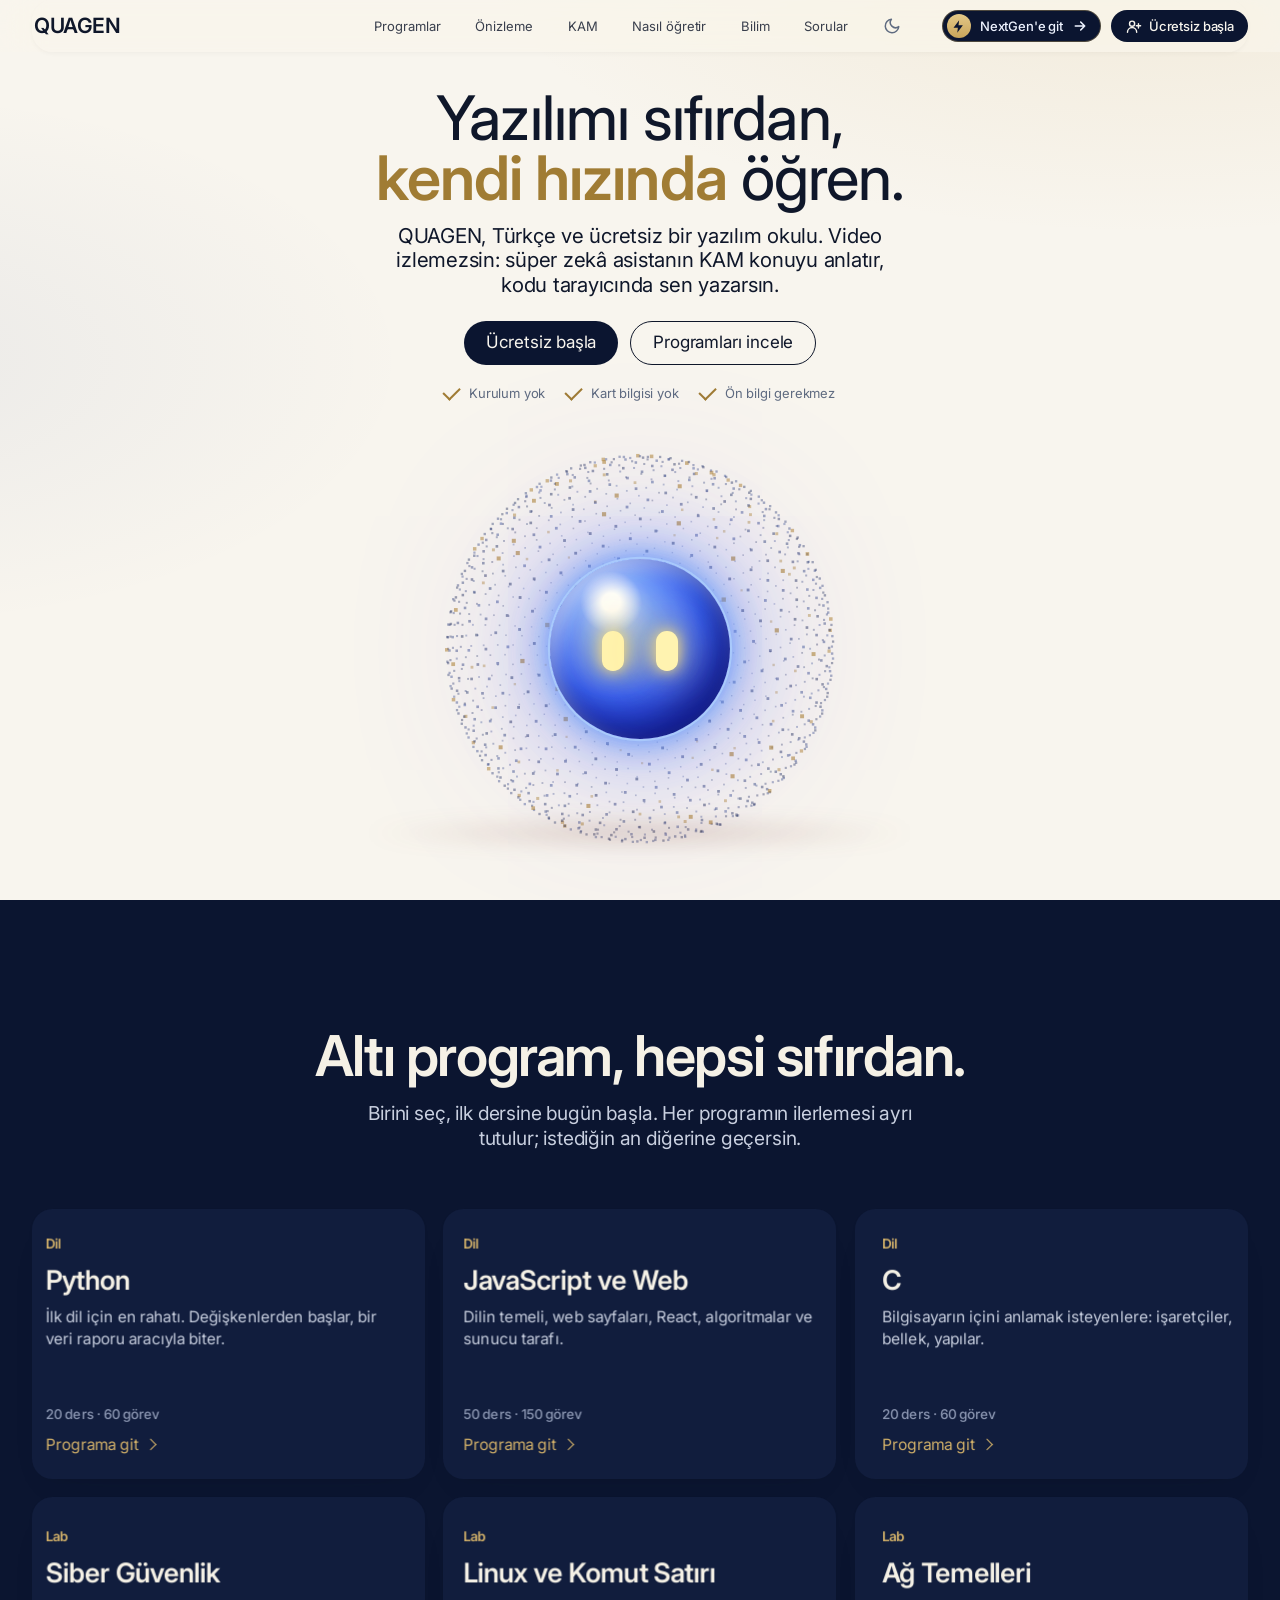
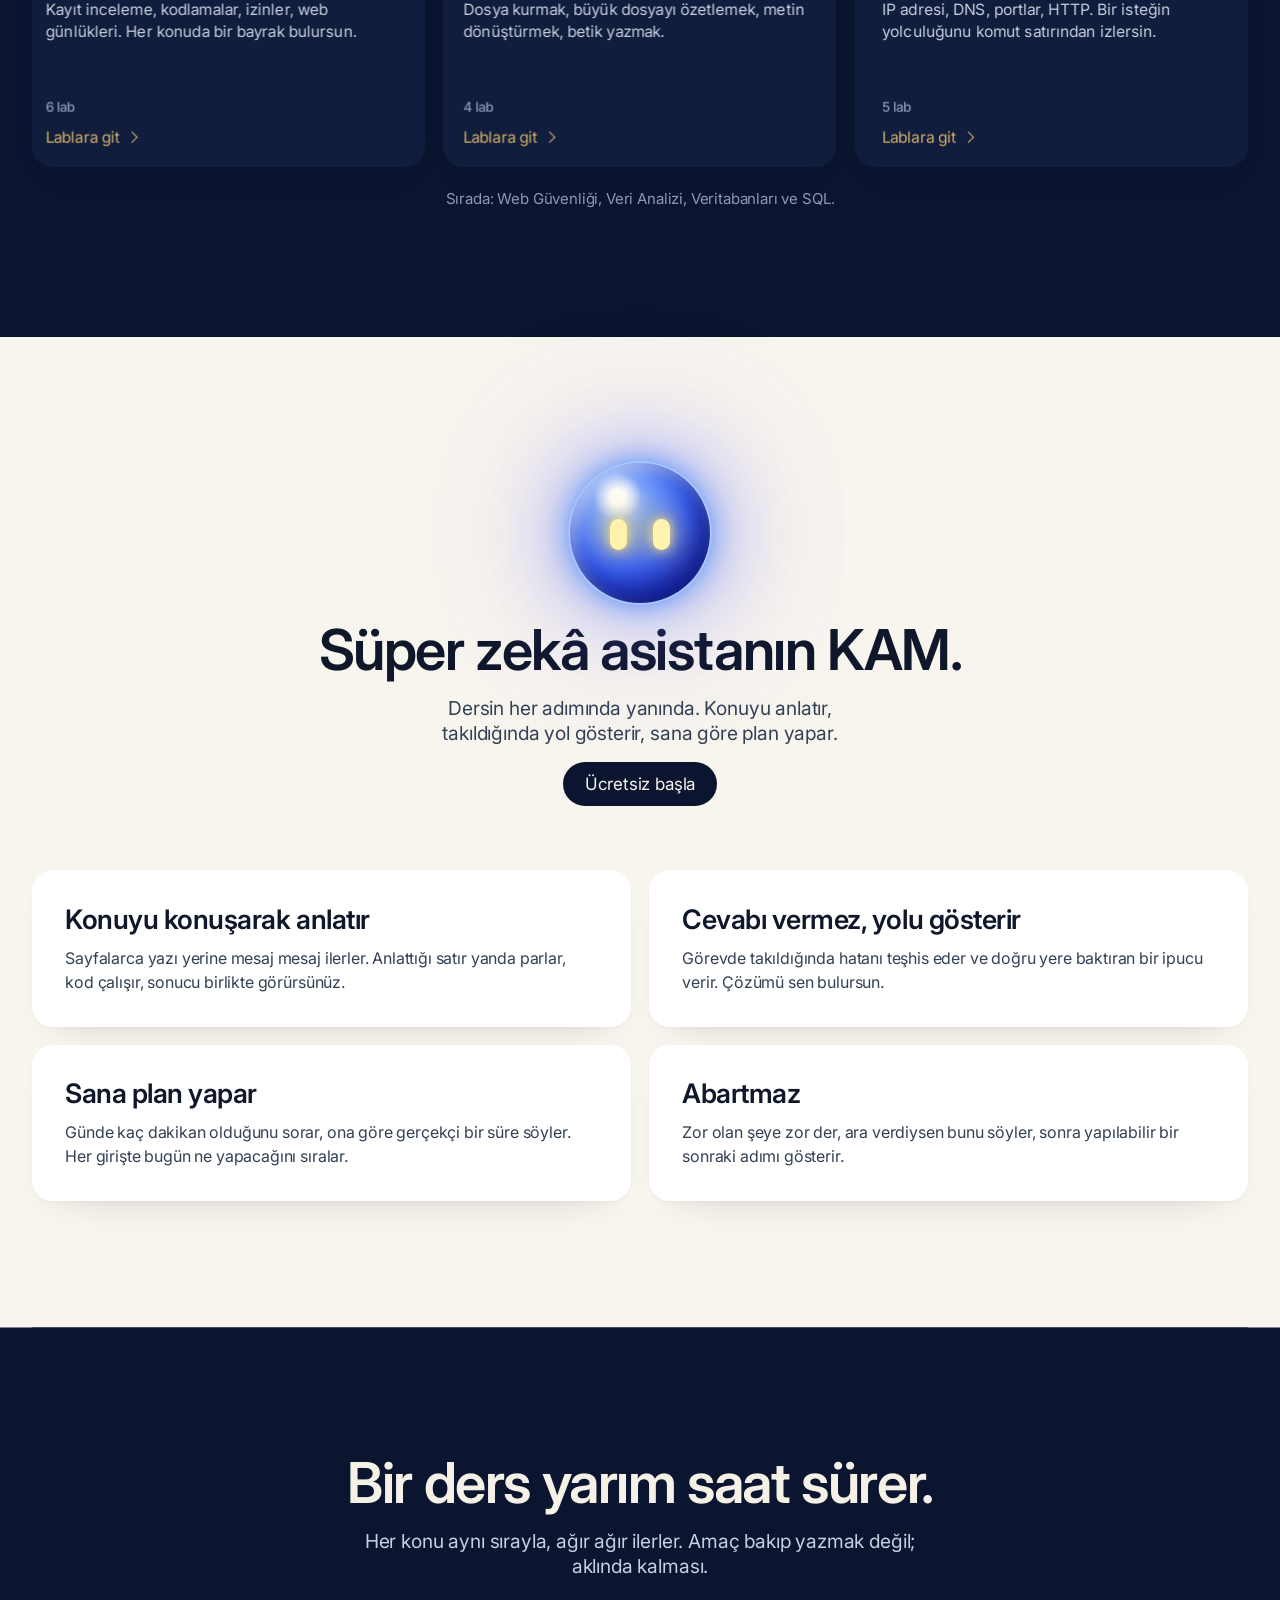
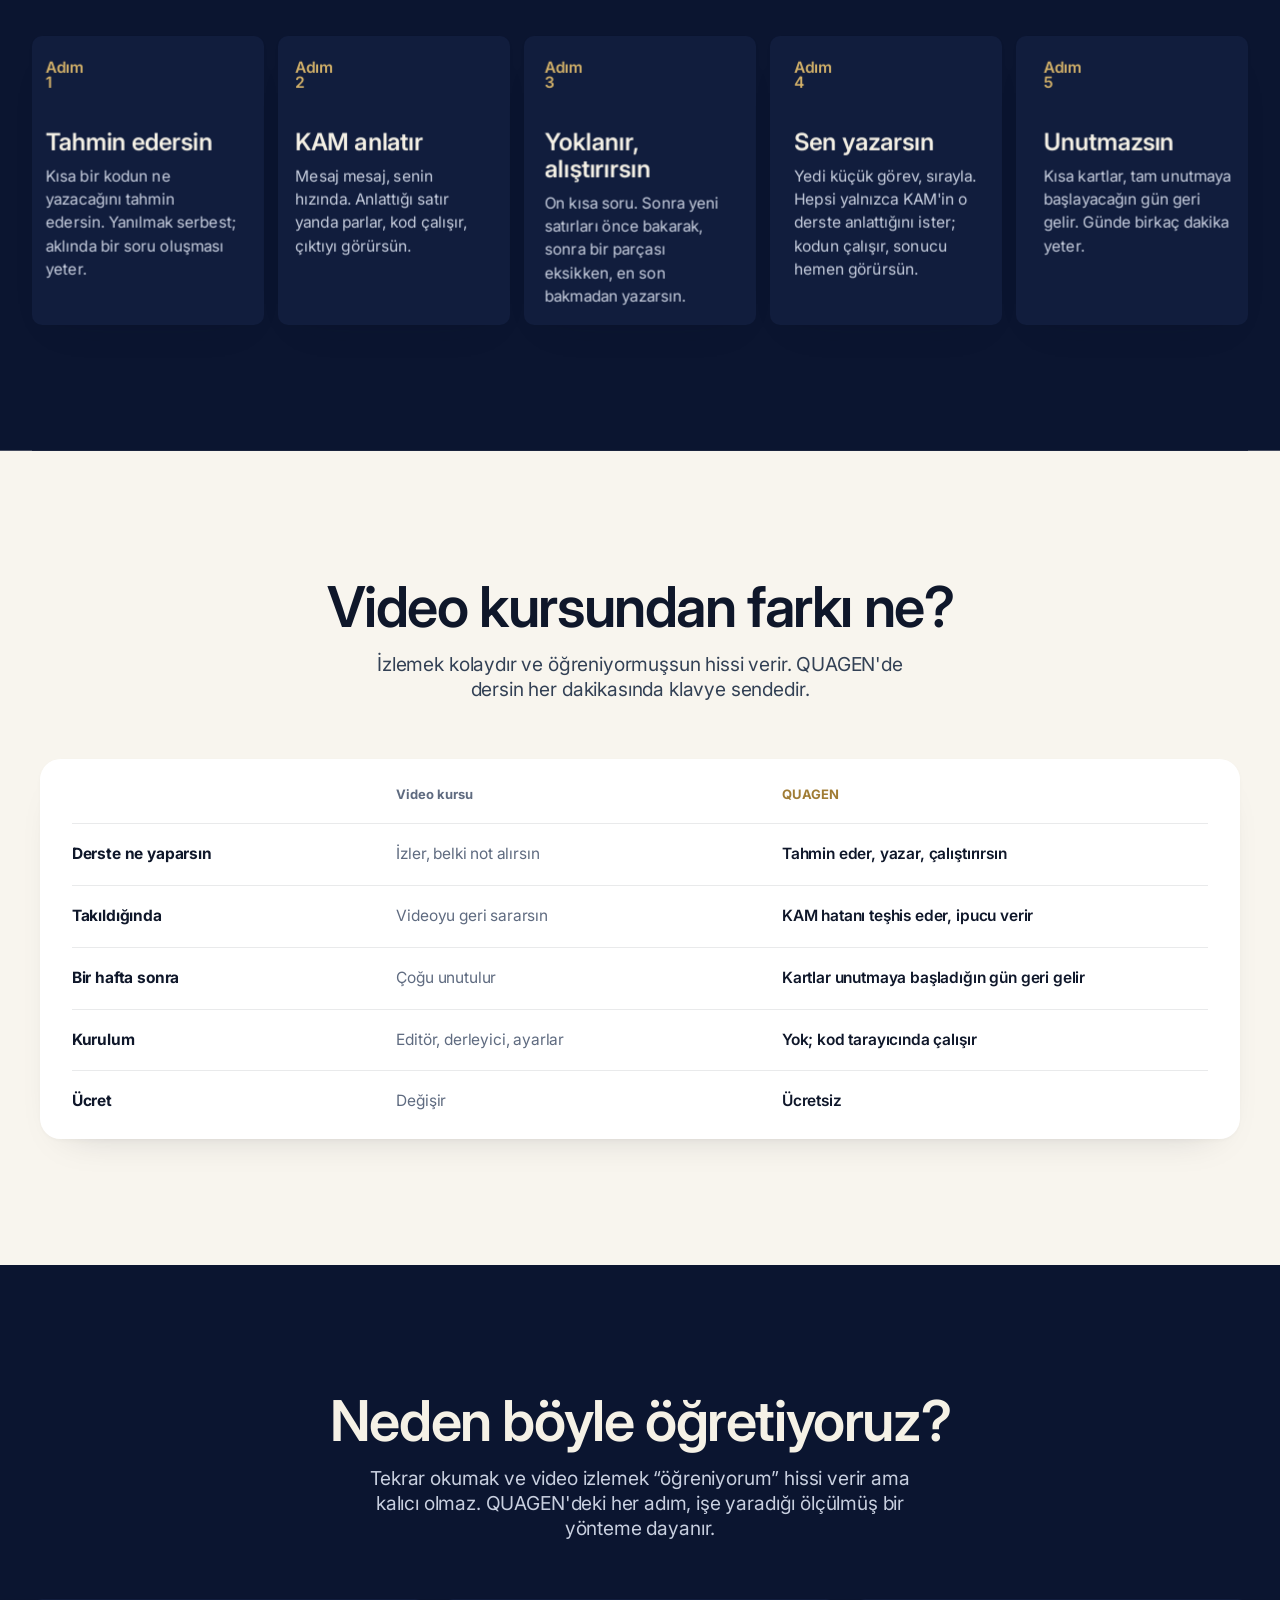
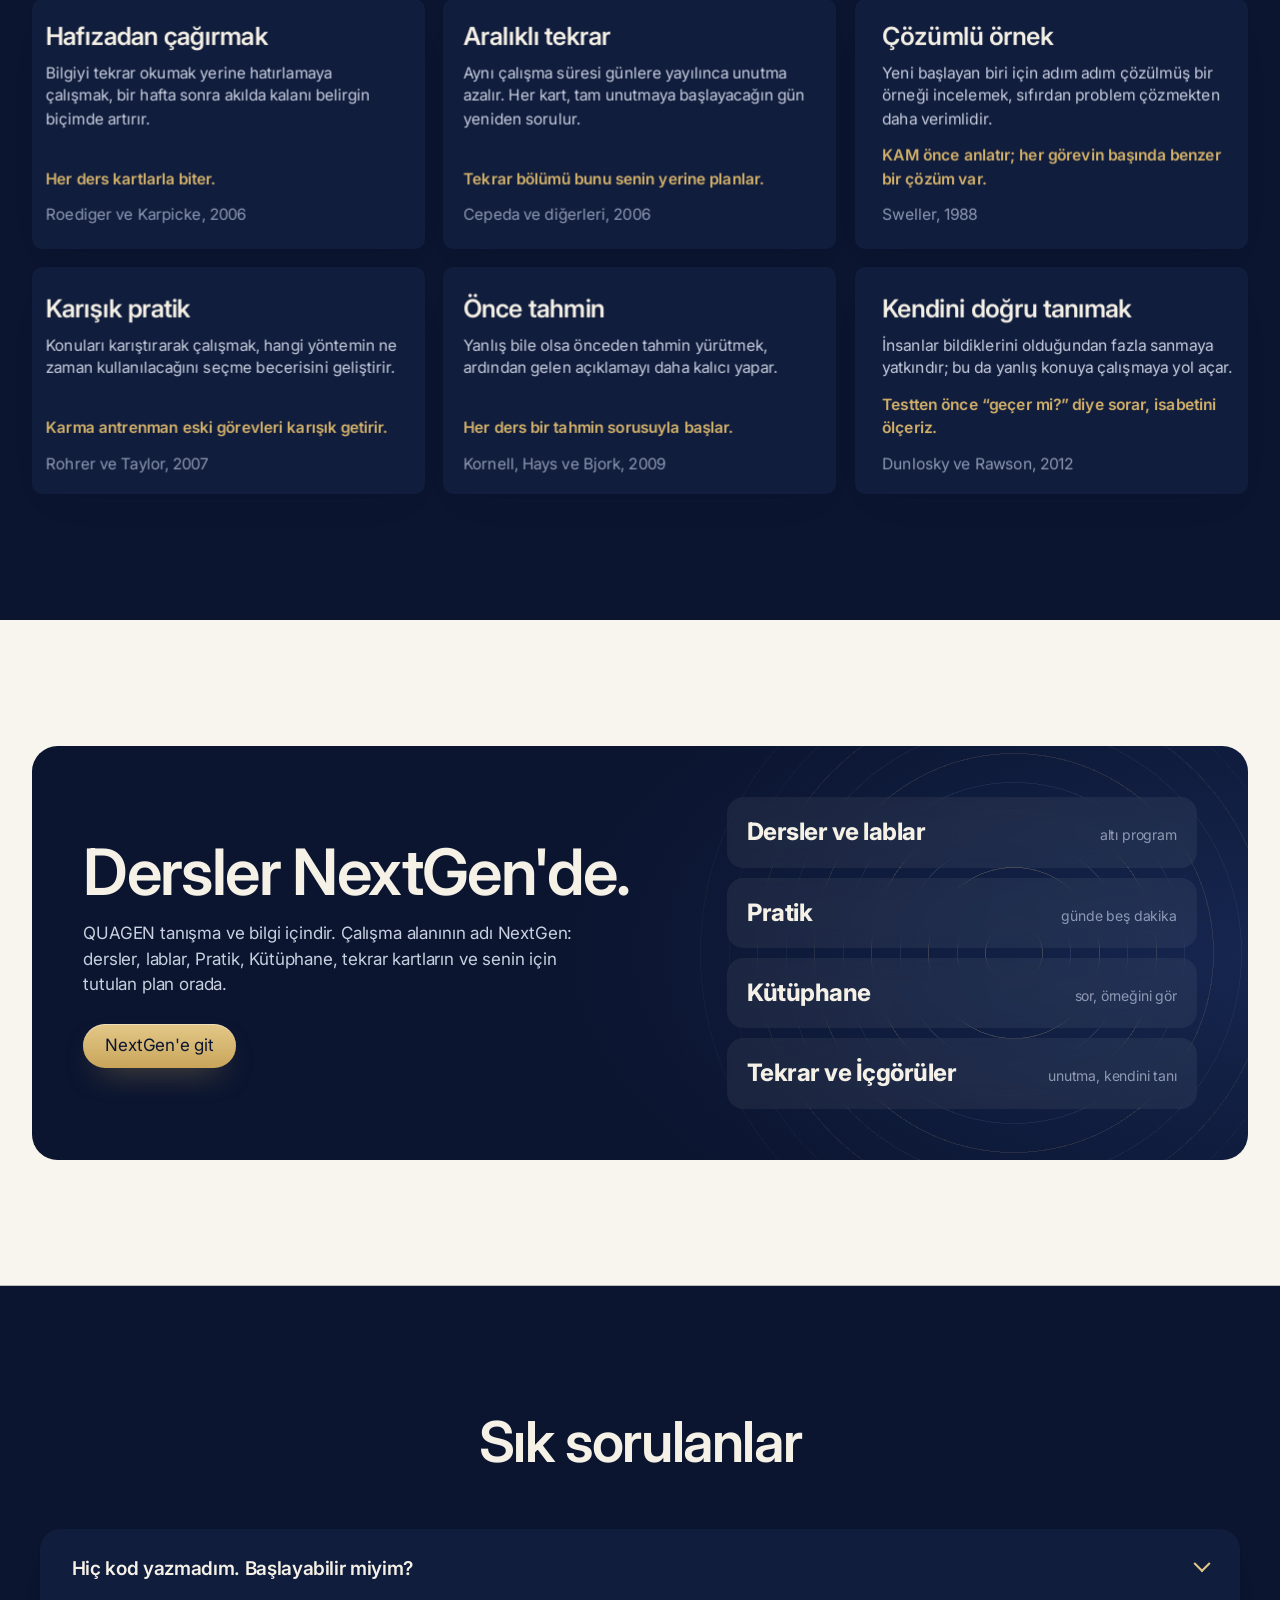
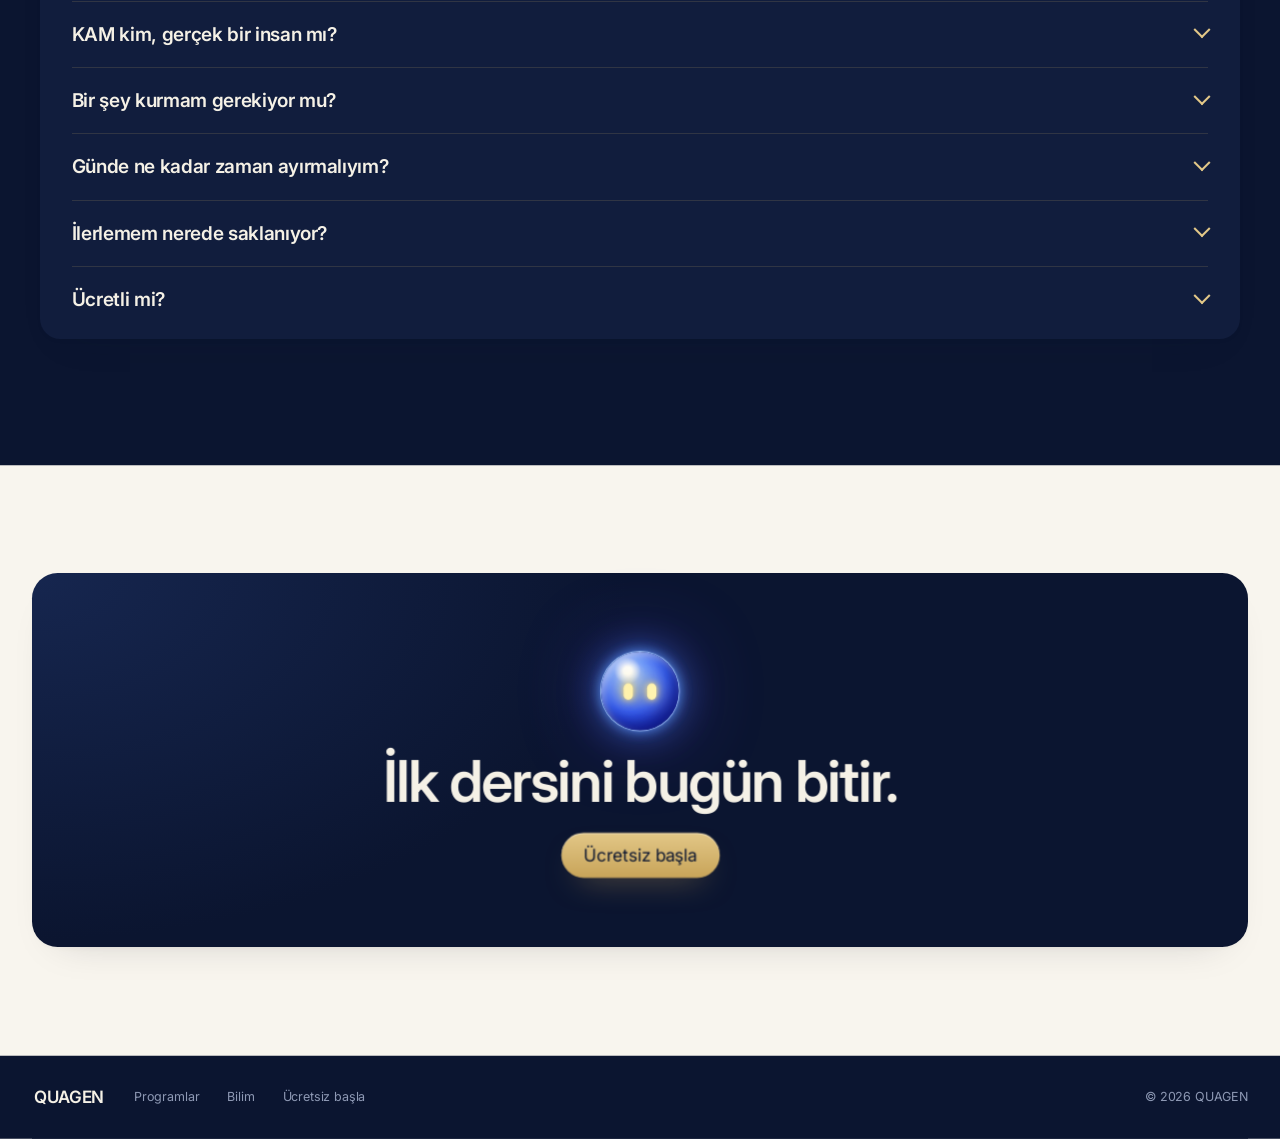
==== commit 2538f24f: "Yayın: sade açılış, neon KAM, Önizleme sayfası Co-Authored-By: Claude Fable 5.2 <noreply@anthropic.c" ====
--- a/index.html
+++ b/index.html
@@ -14,7 +14,7 @@
   <link rel="stylesheet" href="assets/css/landing.css" />
   <link rel="stylesheet" href="assets/css/kam.css" />
   <link rel="stylesheet" href="assets/css/cam.css" />
-  <link rel="stylesheet" href="assets/css/quagen3d.css?v=11" />
+  <link rel="stylesheet" href="assets/css/quagen3d.css?v=12" />
   <script>(function () { var t = "light"; try { if (localStorage.getItem("quagen-tema") === "dark") t = "dark"; } catch (e) {} document.documentElement.dataset.theme = t; })();</script>
   <link rel="prefetch" href="nextgen.html" />
 </head>
@@ -24,16 +24,21 @@
   <header class="nav" id="nav">
     <div class="nav-in cam">
       <a href="#" class="logo" aria-label="QUAGEN ana sayfa">QUAGEN</a>
+      <div class="nav-orta">
       <nav class="nav-links" aria-label="Bölümler">
         <a href="#programlar">Programlar</a>
+        <a href="onizleme.html">Önizleme</a>
         <a href="#kam">KAM</a>
         <a href="#ders">Nasıl öğretir</a>
         <a href="#bilim">Bilim</a>
         <a href="#sss">Sorular</a>
       </nav>
       <button class="nav-tema" id="tema" aria-label="Temayı değiştir"><svg viewBox="0 0 24 24" width="18" height="18" aria-hidden="true"><path d="M21 12.8A9 9 0 1 1 11.2 3a7 7 0 0 0 9.8 9.8Z" fill="none" stroke="currentColor" stroke-width="2" stroke-linejoin="round"/></svg></button>
+      </div>
+      <div class="nav-sag">
       <a href="nextgen.html" class="ng-git" id="ng-git"><span class="ng-git-ik" aria-hidden="true"><svg viewBox="0 0 24 24" width="15" height="15"><path d="M13 2 4 14h7l-1 8 9-12h-7l1-8Z" fill="currentColor"/></svg></span><span>NextGen'e git</span><svg class="ng-git-ok" viewBox="0 0 24 24" width="16" height="16" aria-hidden="true"><path d="M5 12h14M13 6l6 6-6 6" fill="none" stroke="currentColor" stroke-width="2.4" stroke-linecap="round" stroke-linejoin="round"/></svg></a>
       <a href="hesap.html#kayit" class="btn btn-ink nav-kayit" id="nav-login"><svg viewBox="0 0 24 24" width="17" height="17" aria-hidden="true"><circle cx="10" cy="8" r="3.6" fill="none" stroke="currentColor" stroke-width="2"/><path d="M3.5 20a6.5 6.5 0 0 1 13 0M19 8v6M16 11h6" fill="none" stroke="currentColor" stroke-width="2" stroke-linecap="round"/></svg><span>Ücretsiz başla</span></a>
+      </div>
     </div>
   </header>
 
@@ -55,37 +60,6 @@
         <div class="hero-kure">
           <span class="kam-av dev" id="kam-dev" aria-hidden="true"><b></b><b></b></span>
         </div>
-      </div>
-      <!-- Üç deneyim: ders, lab, KAM -->
-      <div class="onizle" aria-label="QUAGEN'de bir ders, bir lab ve KAM">
-        <article class="cam oz">
-          <header><i></i><b>Ders</b><span>ortalama.py</span></header>
-          <pre class="oz-kod"><code><span style="--s:1"><i>1</i><em>def</em> <b>ortalama</b>(notlar: <em>list</em>[<em>int</em>]) -> <em>float</em>:</span>
-<span style="--s:2"><i>2</i>    <em>return</em> <b>sum</b>(notlar) / <b>len</b>(notlar)</span>
-<span style="--s:3"><i>3</i></span>
-<span style="--s:4"><i>4</i>notlar = [<u>85</u>, <u>92</u>, <u>78</u>]</span>
-<span style="--s:5"><i>5</i><b>print</b>(<u>f"{ortalama(notlar):.1f}"</u>)</span></code></pre>
-          <p class="oz-cikti" style="--s:7">85.0</p>
-        </article>
-        <article class="cam oz oz-lab">
-          <header><i></i><b>Lab</b><span>auth.log</span></header>
-          <pre class="oz-kod"><code><span style="--s:2"><em>$</em> grep <u>"Failed password"</u> auth.log \</span>
-<span style="--s:2">    | awk <u>'{print $11}'</u> | sort | uniq -c</span>
-<span style="--s:4" class="oz-soluk">      8 198.51.100.14</span>
-<span style="--s:5" class="oz-soluk">      5 192.0.2.45</span>
-<span style="--s:6" class="oz-soluk">     21 203.0.113.77</span>
-<span style="--s:8"><em>$</em> grep 203.0.113.77 auth.log | tail -1</span>
-<span style="--s:9" class="oz-soluk">03:18 Accepted password for deniz</span></code></pre>
-        </article>
-        <article class="cam oz oz-kam">
-          <header><span class="kam-av" aria-hidden="true"><b></b><b></b></span><b>KAM</b></header>
-          <div class="oz-sohbet">
-            <p class="s" style="--s:2"><code>IndexError: list index out of range</code> alıyorum.</p>
-            <p class="k" style="--s:4">Döngün <code>len(notlar)</code> değerine kadar gidiyor. Son geçerli indis <code>len(notlar) - 1</code>.</p>
-            <p class="k" style="--s:6">Dördüncü satırda <code>range(len(notlar))</code> kullan; sınırı kendisi ayarlar.</p>
-            <p class="s" style="--s:8">Çalıştı. Testlerin üçü de geçti.</p>
-          </div>
-        </article>
       </div>
     </section>
 
@@ -255,7 +229,7 @@
   <script src="assets/js/python.js"></script>
   <script src="assets/js/tur.js"></script>
   <script src="assets/js/landing.js"></script>
-  <script src="assets/js/quagen3d.js?v=7"></script>
+  <script src="assets/js/quagen3d.js?v=8"></script>
   <script src="assets/js/gecis.js"></script>
 </body>
 </html>
--- a/assets/css/quagen3d.css
+++ b/assets/css/quagen3d.css
@@ -534,3 +534,60 @@
   .q3d .nav-in { height: 48px; }
   .q3d .ng-git { height: 30px; padding: 0 8px 0 4px; }
 }
+
+/* ---------- v12: sade açılış, neon KAM, ortalı üst bağlantılar, Önizleme sayfası ---------- */
+/* Üst şerit: logo solda, bağlantılar tam ortada, iki düğme sağda */
+.q3d .nav-in { display: grid; grid-template-columns: 1fr auto 1fr; align-items: center; }
+.q3d .nav-orta { display: flex; align-items: center; gap: clamp(14px, 2vw, 32px); }
+.q3d .nav-orta .nav-links { margin-left: 0; }
+.q3d .nav-sag { display: flex; align-items: center; gap: 10px; justify-self: end; }
+.q3d .nav-in .logo { justify-self: start; }
+.q3d .nav-links a[aria-current="page"] { opacity: 1; font-weight: 600; }
+.q3d .nav-tema { width: 32px; height: 32px; }
+@media (max-width: 1100px) { .q3d .nav-links a[href$="#sss"] { display: none; } }
+
+/* Açılış: ilk ekranda yalnızca başlık, alt yazı, düğmeler ve KAM. Yörünge yazıya değmez:
+ * parçacık küresinin çapı en çok ~44vmin (quagen3d.js, boy 0.5), sahne ondan yüksek. */
+.q3d .hero { display: flex; flex-direction: column; min-height: calc(100svh - 52px); padding-top: clamp(24px, 4vh, 56px); padding-bottom: clamp(20px, 3vh, 48px); }
+.q3d .hero-ust { flex: 1; gap: clamp(12px, 2.4vh, 32px); }
+.q3d .hero-h { font-size: clamp(40px, 4.8vw, 96px); }
+.q3d .lead { font-size: clamp(19px, 1.6vw, 30px); }
+.q3d .hero-kure { flex: 1; min-height: 47vmin; }
+.q3d .kam-av.dev { font-size: clamp(120px, 20vmin, 280px); }
+@media (max-width: 820px) { .q3d .hero-kure { min-height: 58vw; } .q3d .kam-av.dev { font-size: 34vw; } }
+
+/* KAM: mat lacivert yerine yanıp sönen neon çekirdek */
+.q3d .kam-av {
+  background:
+    radial-gradient(circle at 34% 24%, rgba(255, 255, 255, 0.98) 0 5%, transparent 17%),
+    radial-gradient(circle at 36% 28%, #c9dcff 0%, #6f9bff 22%, #2f5bff 50%, #1a2bd0 76%, #0a1470 100%);
+  box-shadow:
+    inset -0.08em -0.1em 0.2em rgba(6, 12, 80, 0.55),
+    inset 0.04em 0.05em 0.1em rgba(255, 255, 255, 0.5),
+    0 0 0 0.012em rgba(170, 205, 255, 0.9),
+    0 0 0.16em rgba(90, 150, 255, 0.95),
+    0 0 0.5em rgba(70, 120, 255, 0.7),
+    0 0 1.1em rgba(110, 80, 255, 0.45);
+  animation: q-neon 3.6s ease-in-out infinite;
+}
+.q3d .kam-av.dev, .q3d .kam-yan .kam-av, .q3d[data-theme="light"] .kam-av.dev { filter: none; }
+.q3d .hero-kure .kam-av.dev, .q3d .kam-yan .kam-av { animation: q-yuz 6s ease-in-out infinite, q-neon 3.6s ease-in-out infinite; }
+.q3d .kam-av > b { background: #fff3b0; box-shadow: 0 0 0.08em #ffe27a, 0 0 0.22em #ffd84d, 0 0 0.5em rgba(255, 200, 60, 0.8); }
+/* Neon tüp gibi: ağır ağır nefes alır, arada kısa bir titreme yapar */
+@keyframes q-neon {
+  0%, 100% { box-shadow: inset -0.08em -0.1em 0.2em rgba(6, 12, 80, 0.55), inset 0.04em 0.05em 0.1em rgba(255, 255, 255, 0.5), 0 0 0 0.012em rgba(170, 205, 255, 0.9), 0 0 0.16em rgba(90, 150, 255, 0.95), 0 0 0.5em rgba(70, 120, 255, 0.7), 0 0 1.1em rgba(110, 80, 255, 0.45); filter: brightness(1); }
+  45% { box-shadow: inset -0.08em -0.1em 0.2em rgba(6, 12, 80, 0.55), inset 0.04em 0.05em 0.1em rgba(255, 255, 255, 0.5), 0 0 0 0.012em rgba(200, 225, 255, 1), 0 0 0.26em rgba(120, 175, 255, 1), 0 0 0.8em rgba(80, 135, 255, 0.9), 0 0 1.7em rgba(130, 90, 255, 0.65); filter: brightness(1.14); }
+  52% { filter: brightness(0.82); box-shadow: inset -0.08em -0.1em 0.2em rgba(6, 12, 80, 0.55), inset 0.04em 0.05em 0.1em rgba(255, 255, 255, 0.5), 0 0 0 0.012em rgba(170, 205, 255, 0.6), 0 0 0.1em rgba(90, 150, 255, 0.6), 0 0 0.3em rgba(70, 120, 255, 0.4), 0 0 0.6em rgba(110, 80, 255, 0.2); }
+  55% { filter: brightness(1.16); }
+  58% { filter: brightness(0.9); }
+  62% { filter: brightness(1.1); }
+}
+.q3d .hero-kure::after { background: radial-gradient(closest-side, rgba(70, 110, 255, 0.4), transparent); }
+@media (prefers-reduced-motion: reduce) { .q3d .kam-av, .q3d .hero-kure .kam-av.dev, .q3d .kam-yan .kam-av { animation: none; } }
+
+/* Önizleme sayfası */
+.q3d .oz-bolum { padding-top: clamp(56px, 9vh, 120px); min-height: calc(100svh - 52px); }
+.q3d .oz-bolum .sec-head h1 { font-size: clamp(40px, 4.8vw, 96px); }
+.q3d .oz-bolum .onizle { margin-top: 0; }
+.q3d .oz-git { display: flex; flex-wrap: wrap; justify-content: center; gap: 12px; margin-top: clamp(36px, 4vw, 72px); }
+.q3d .oz-git .btn-lg { height: clamp(44px, 2.9vw, 60px); padding: 0 clamp(22px, 1.7vw, 34px); font-size: clamp(17px, 1.1vw, 21px); }
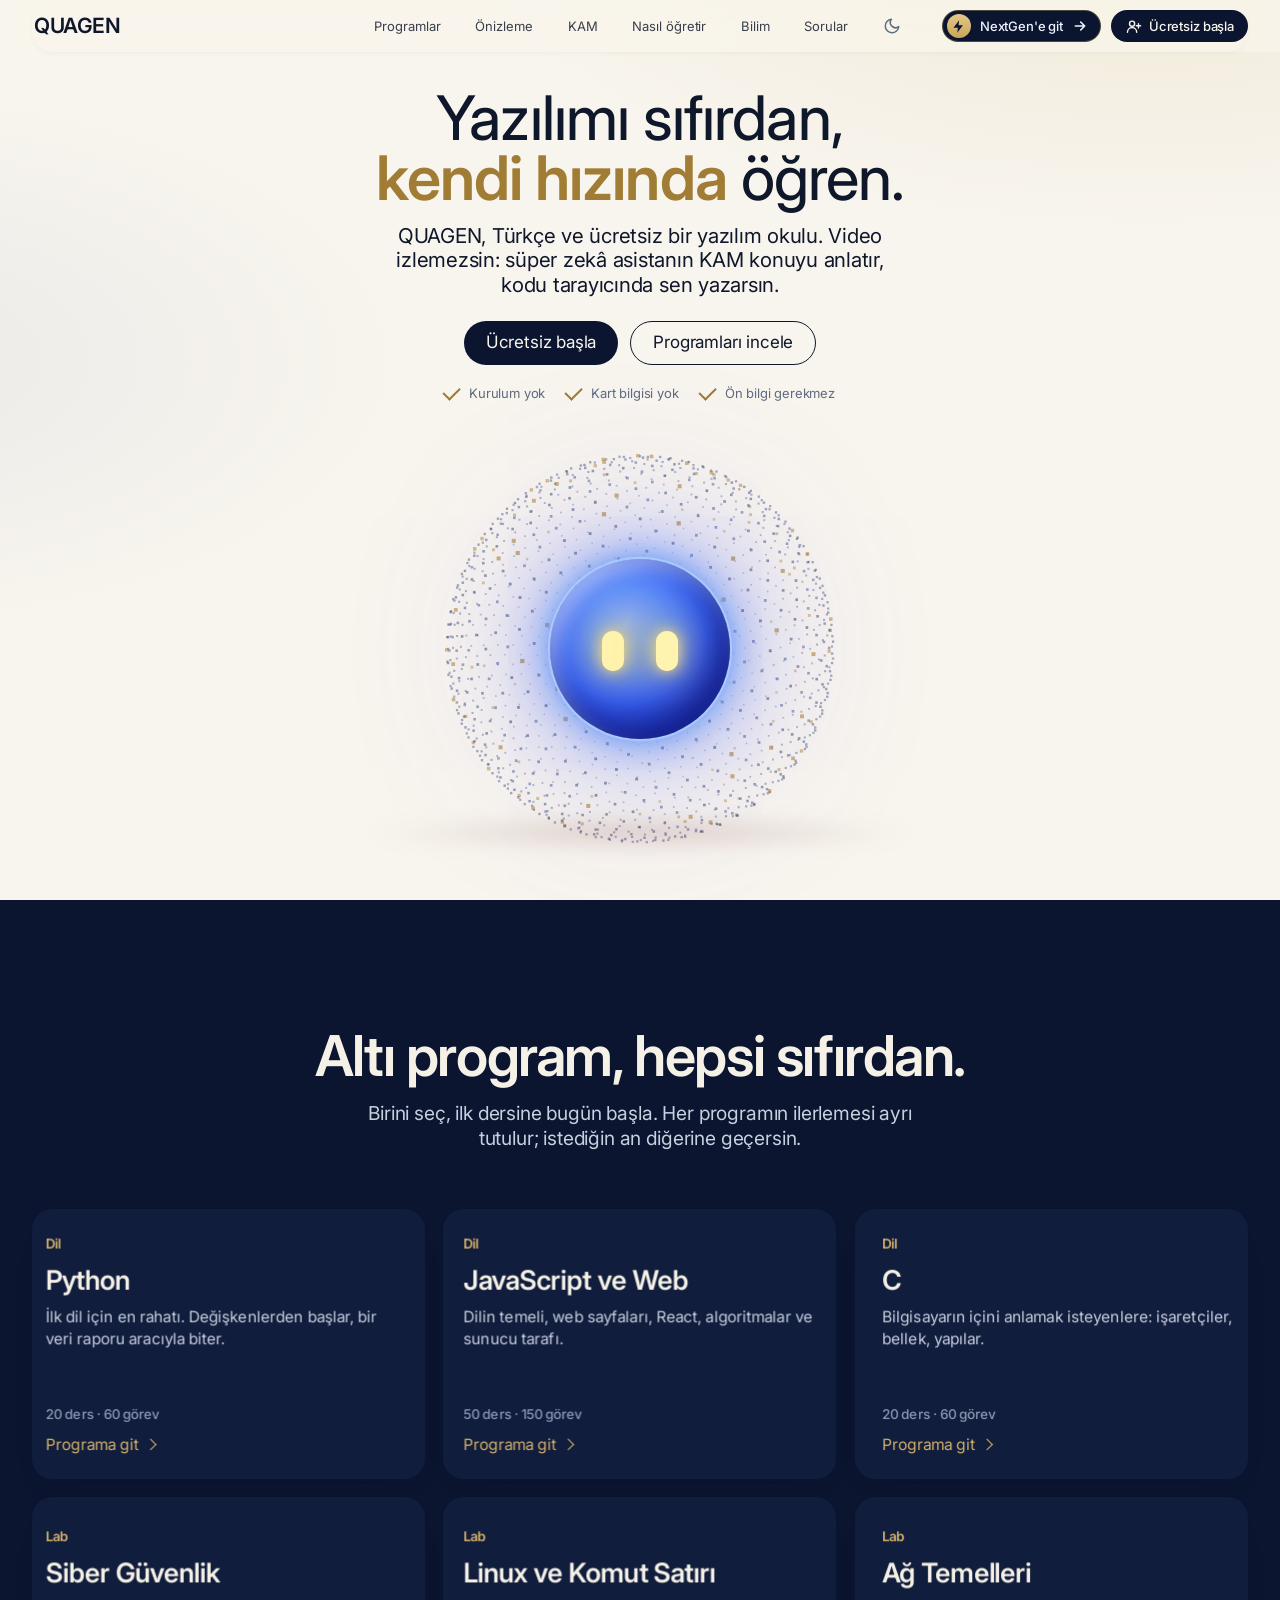
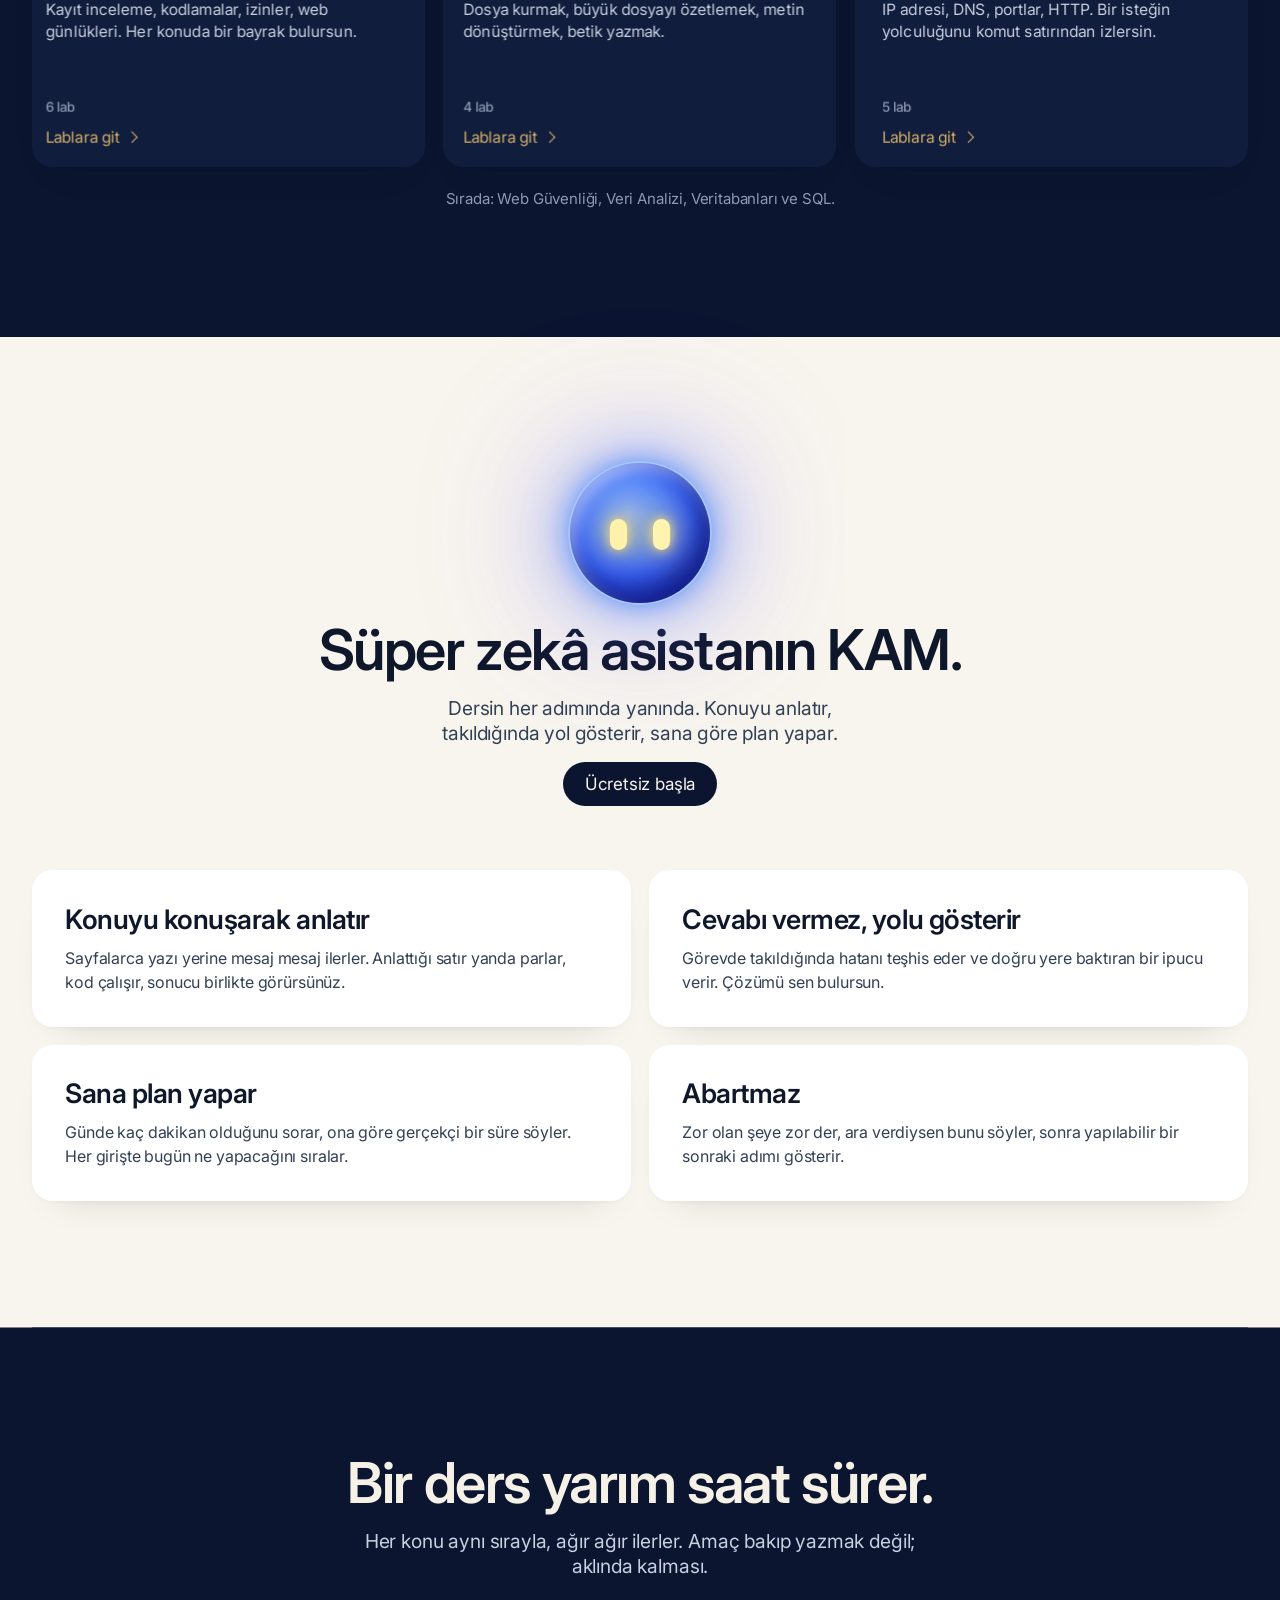
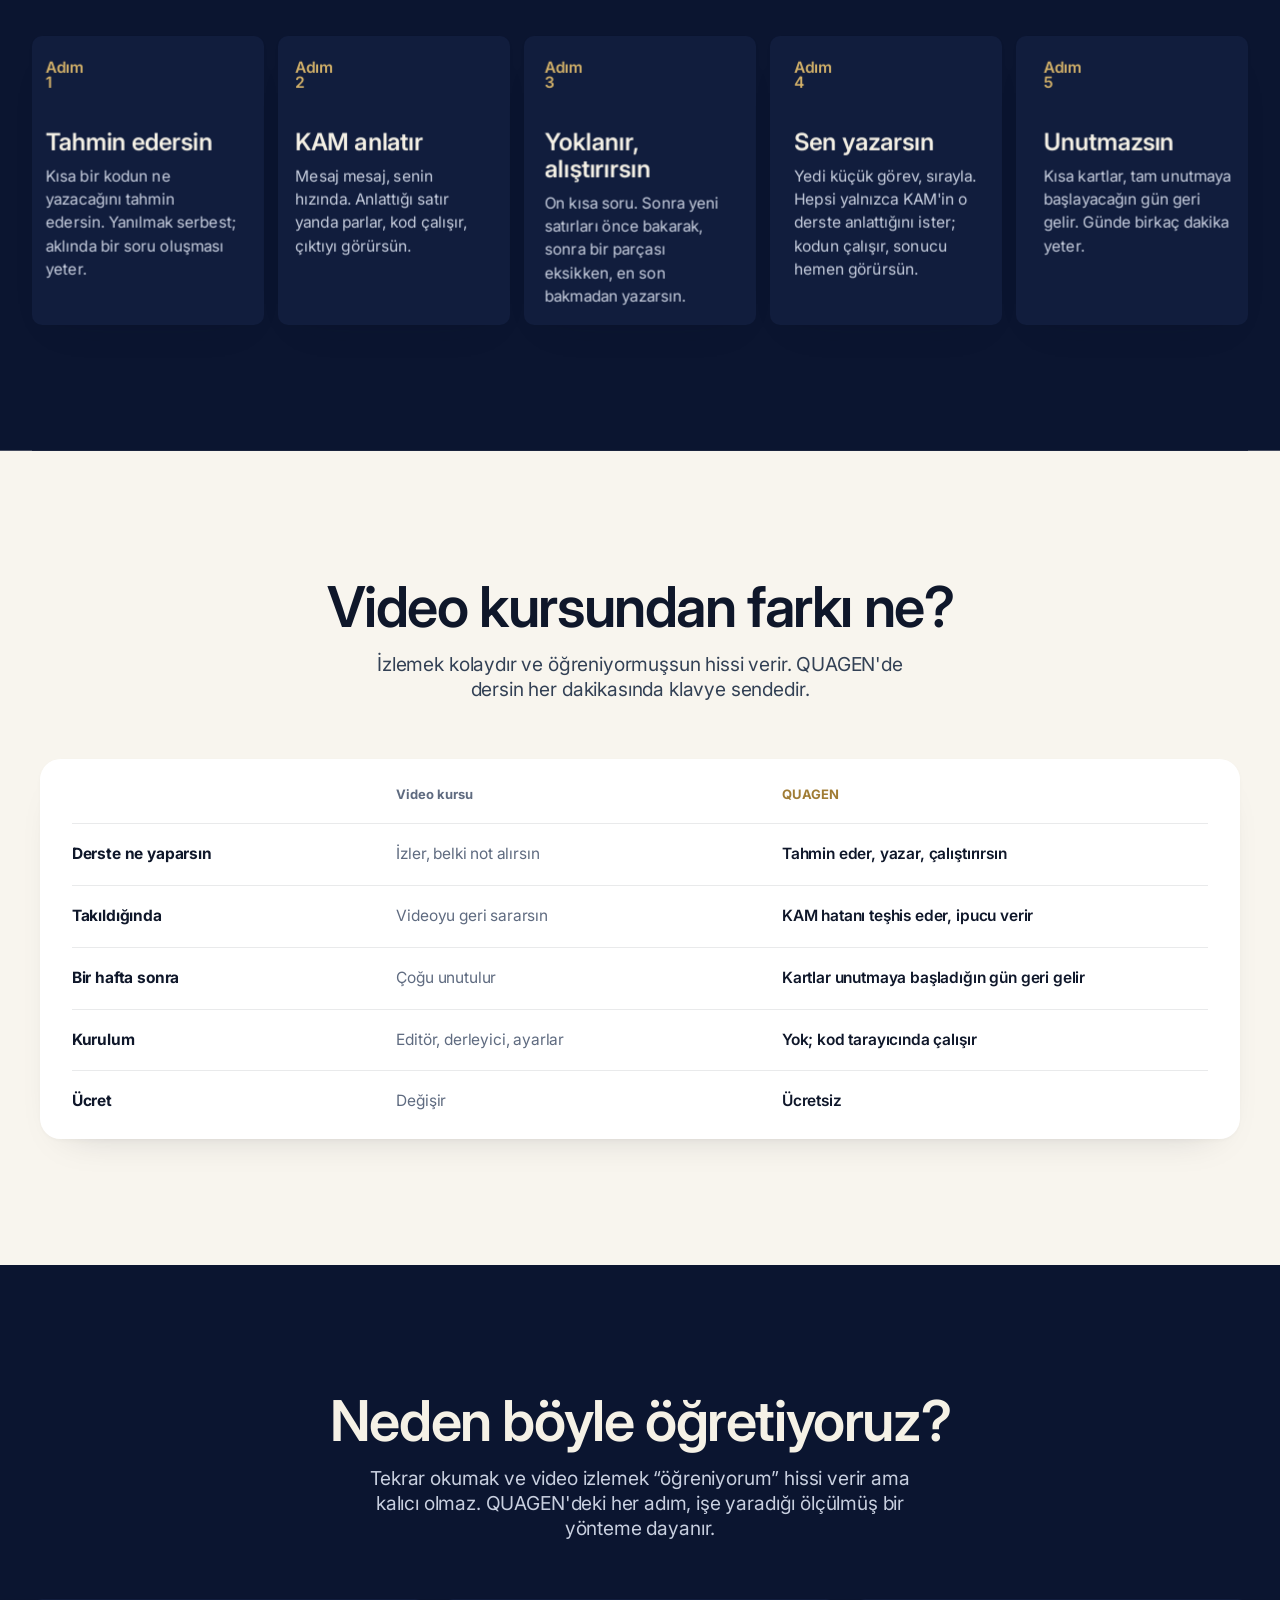
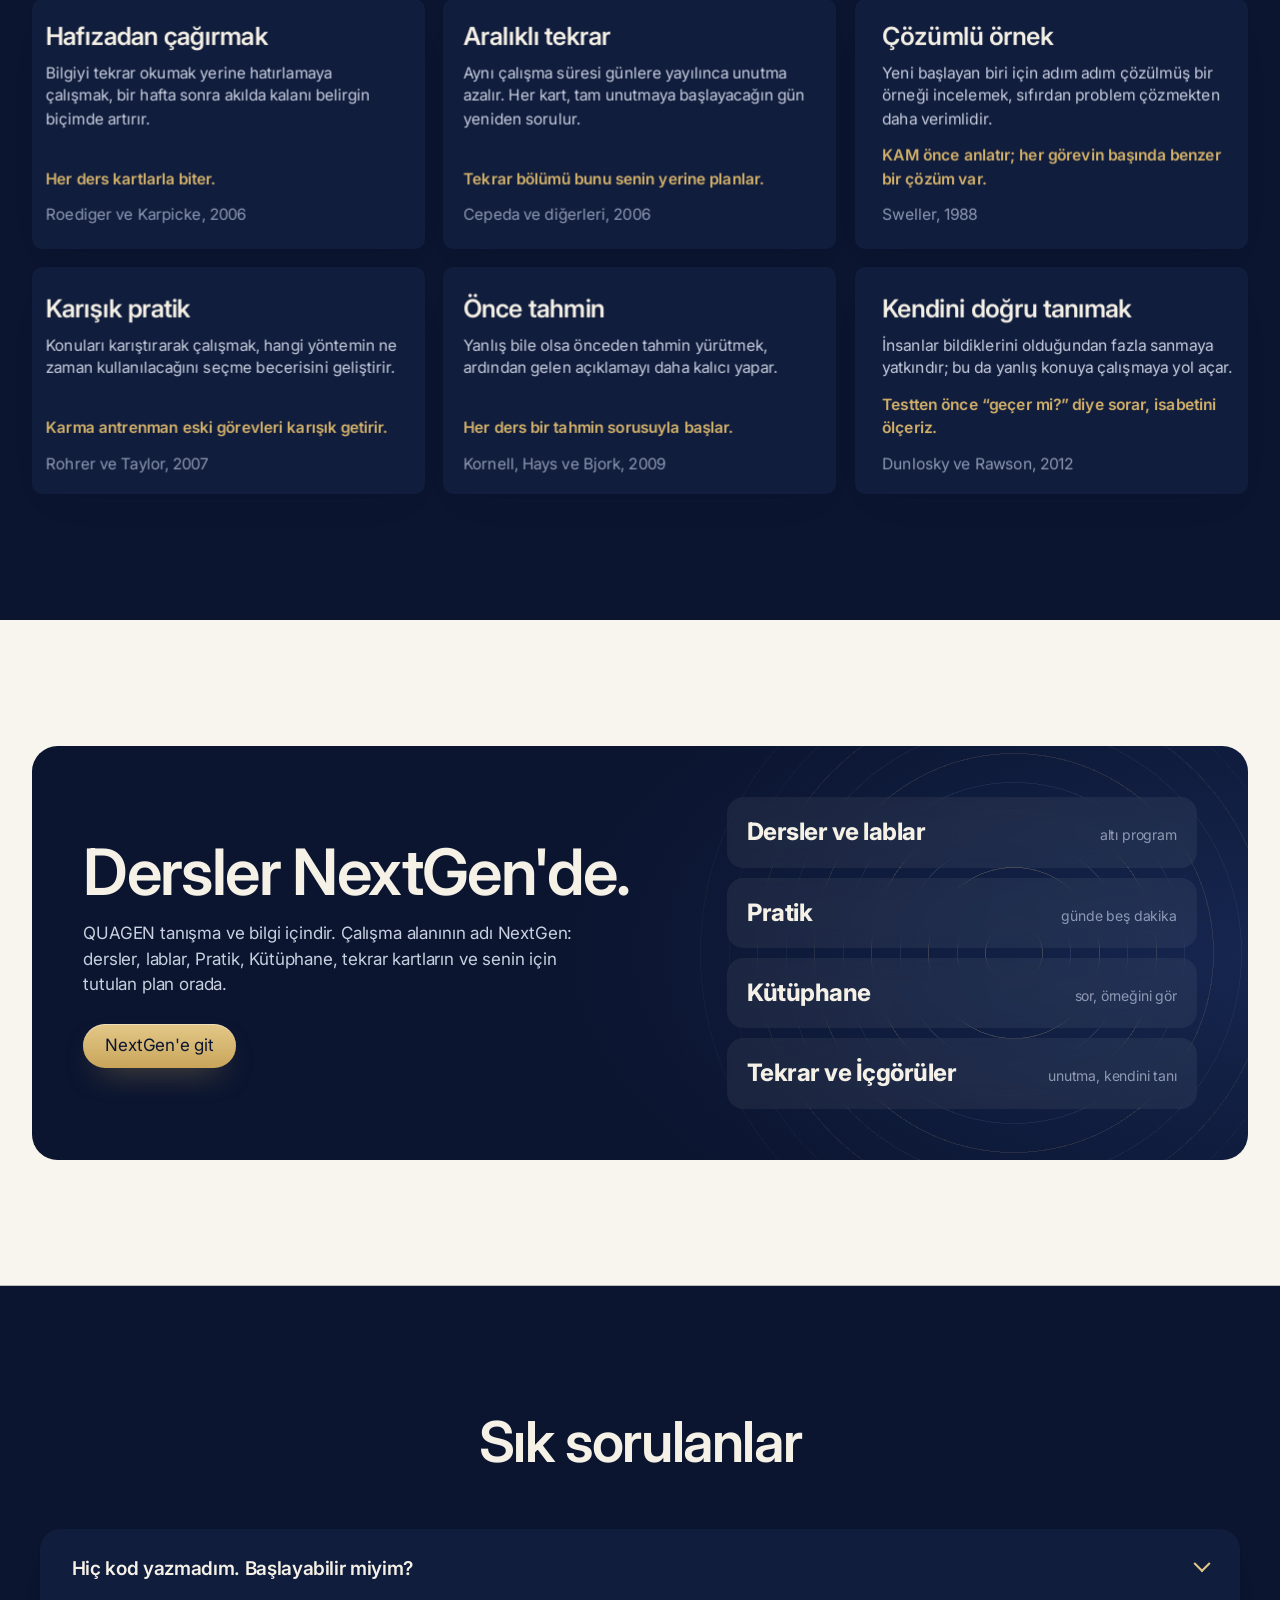
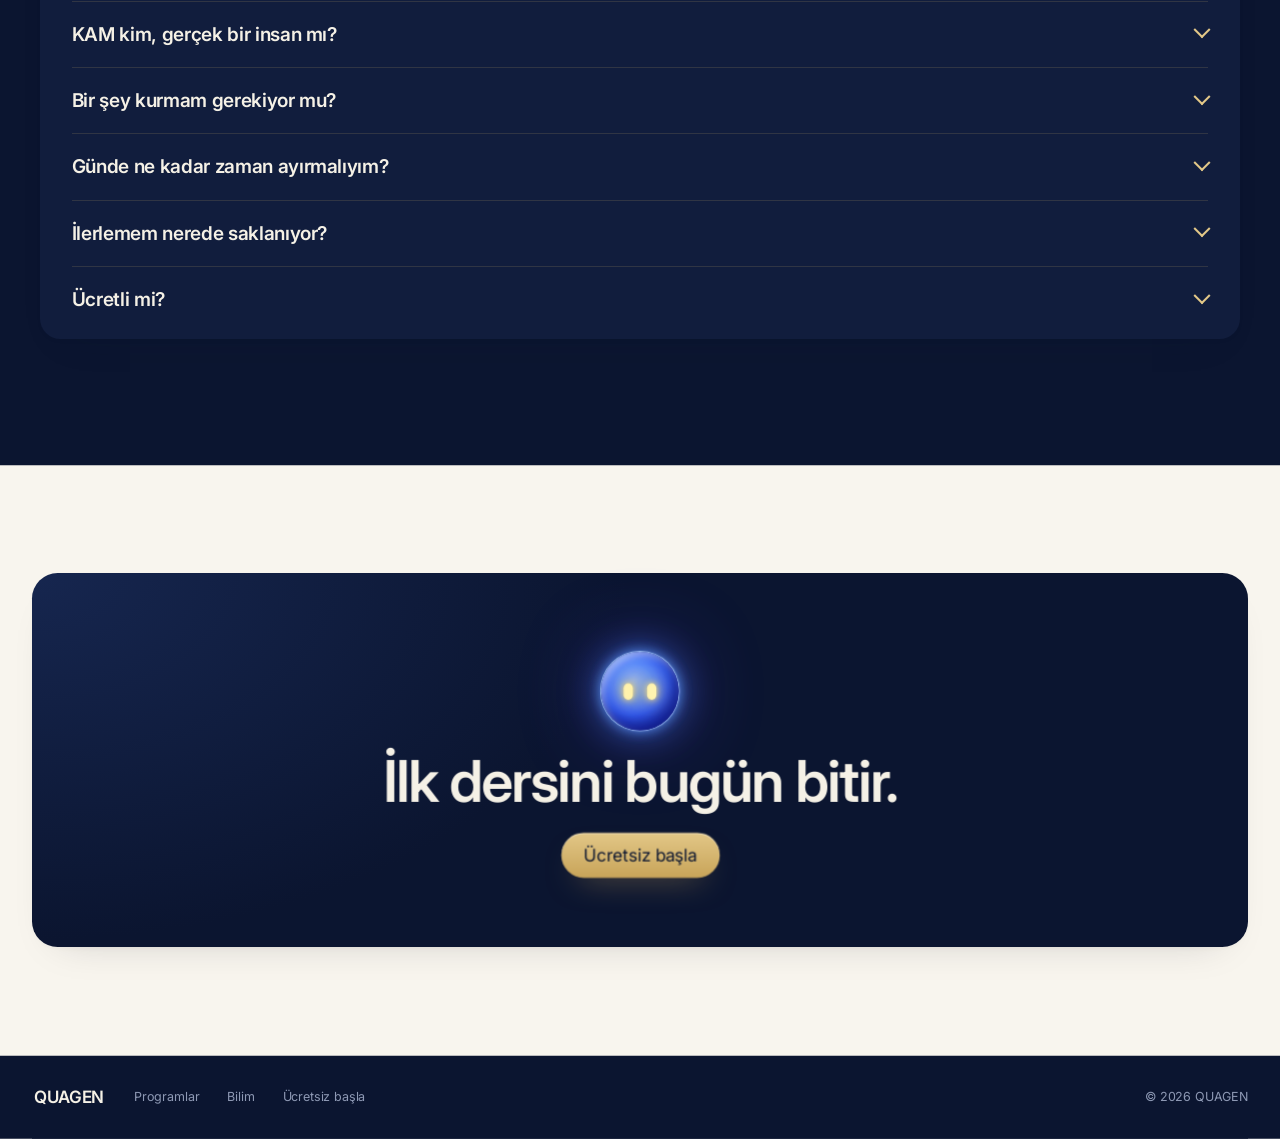
==== commit ba0daa0c: "Yayın: KAM ortada sabit, parlama yok; profil formu düzeltmesi Co-Authored-By: Claude Fable 5.2 <nore" ====
--- a/index.html
+++ b/index.html
@@ -14,7 +14,7 @@
   <link rel="stylesheet" href="assets/css/landing.css" />
   <link rel="stylesheet" href="assets/css/kam.css" />
   <link rel="stylesheet" href="assets/css/cam.css" />
-  <link rel="stylesheet" href="assets/css/quagen3d.css?v=12" />
+  <link rel="stylesheet" href="assets/css/quagen3d.css?v=13" />
   <script>(function () { var t = "light"; try { if (localStorage.getItem("quagen-tema") === "dark") t = "dark"; } catch (e) {} document.documentElement.dataset.theme = t; })();</script>
   <link rel="prefetch" href="nextgen.html" />
 </head>
@@ -229,7 +229,7 @@
   <script src="assets/js/python.js"></script>
   <script src="assets/js/tur.js"></script>
   <script src="assets/js/landing.js"></script>
-  <script src="assets/js/quagen3d.js?v=8"></script>
+  <script src="assets/js/quagen3d.js?v=9"></script>
   <script src="assets/js/gecis.js"></script>
 </body>
 </html>
--- a/assets/css/quagen3d.css
+++ b/assets/css/quagen3d.css
@@ -559,8 +559,7 @@
 /* KAM: mat lacivert yerine yanıp sönen neon çekirdek */
 .q3d .kam-av {
   background:
-    radial-gradient(circle at 34% 24%, rgba(255, 255, 255, 0.98) 0 5%, transparent 17%),
-    radial-gradient(circle at 36% 28%, #c9dcff 0%, #6f9bff 22%, #2f5bff 50%, #1a2bd0 76%, #0a1470 100%);
+    radial-gradient(circle at 42% 36%, #86abff 0%, #5a8cff 24%, #2f5bff 52%, #1a2bd0 78%, #0a1470 100%);
   box-shadow:
     inset -0.08em -0.1em 0.2em rgba(6, 12, 80, 0.55),
     inset 0.04em 0.05em 0.1em rgba(255, 255, 255, 0.5),
@@ -591,3 +590,9 @@
 .q3d .oz-bolum .onizle { margin-top: 0; }
 .q3d .oz-git { display: flex; flex-wrap: wrap; justify-content: center; gap: 12px; margin-top: clamp(36px, 4vw, 72px); }
 .q3d .oz-git .btn-lg { height: clamp(44px, 2.9vw, 60px); padding: 0 clamp(22px, 1.7vw, 34px); font-size: clamp(17px, 1.1vw, 21px); }
+
+/* ---------- v13: KAM yörüngenin tam ortasında sabit durur; üstündeki beyaz parlama yok ---------- */
+.q3d .kam-av.dev { transform: rotateX(var(--krx, 0deg)) rotateY(var(--kry, 0deg)); translate: none; }
+.q3d .hero-kure .kam-av.dev { animation: q-neon 3.6s ease-in-out infinite; }
+.q3d .hero-kure::after { animation: none; }
+@media (prefers-reduced-motion: reduce) { .q3d .hero-kure .kam-av.dev { animation: none; } }
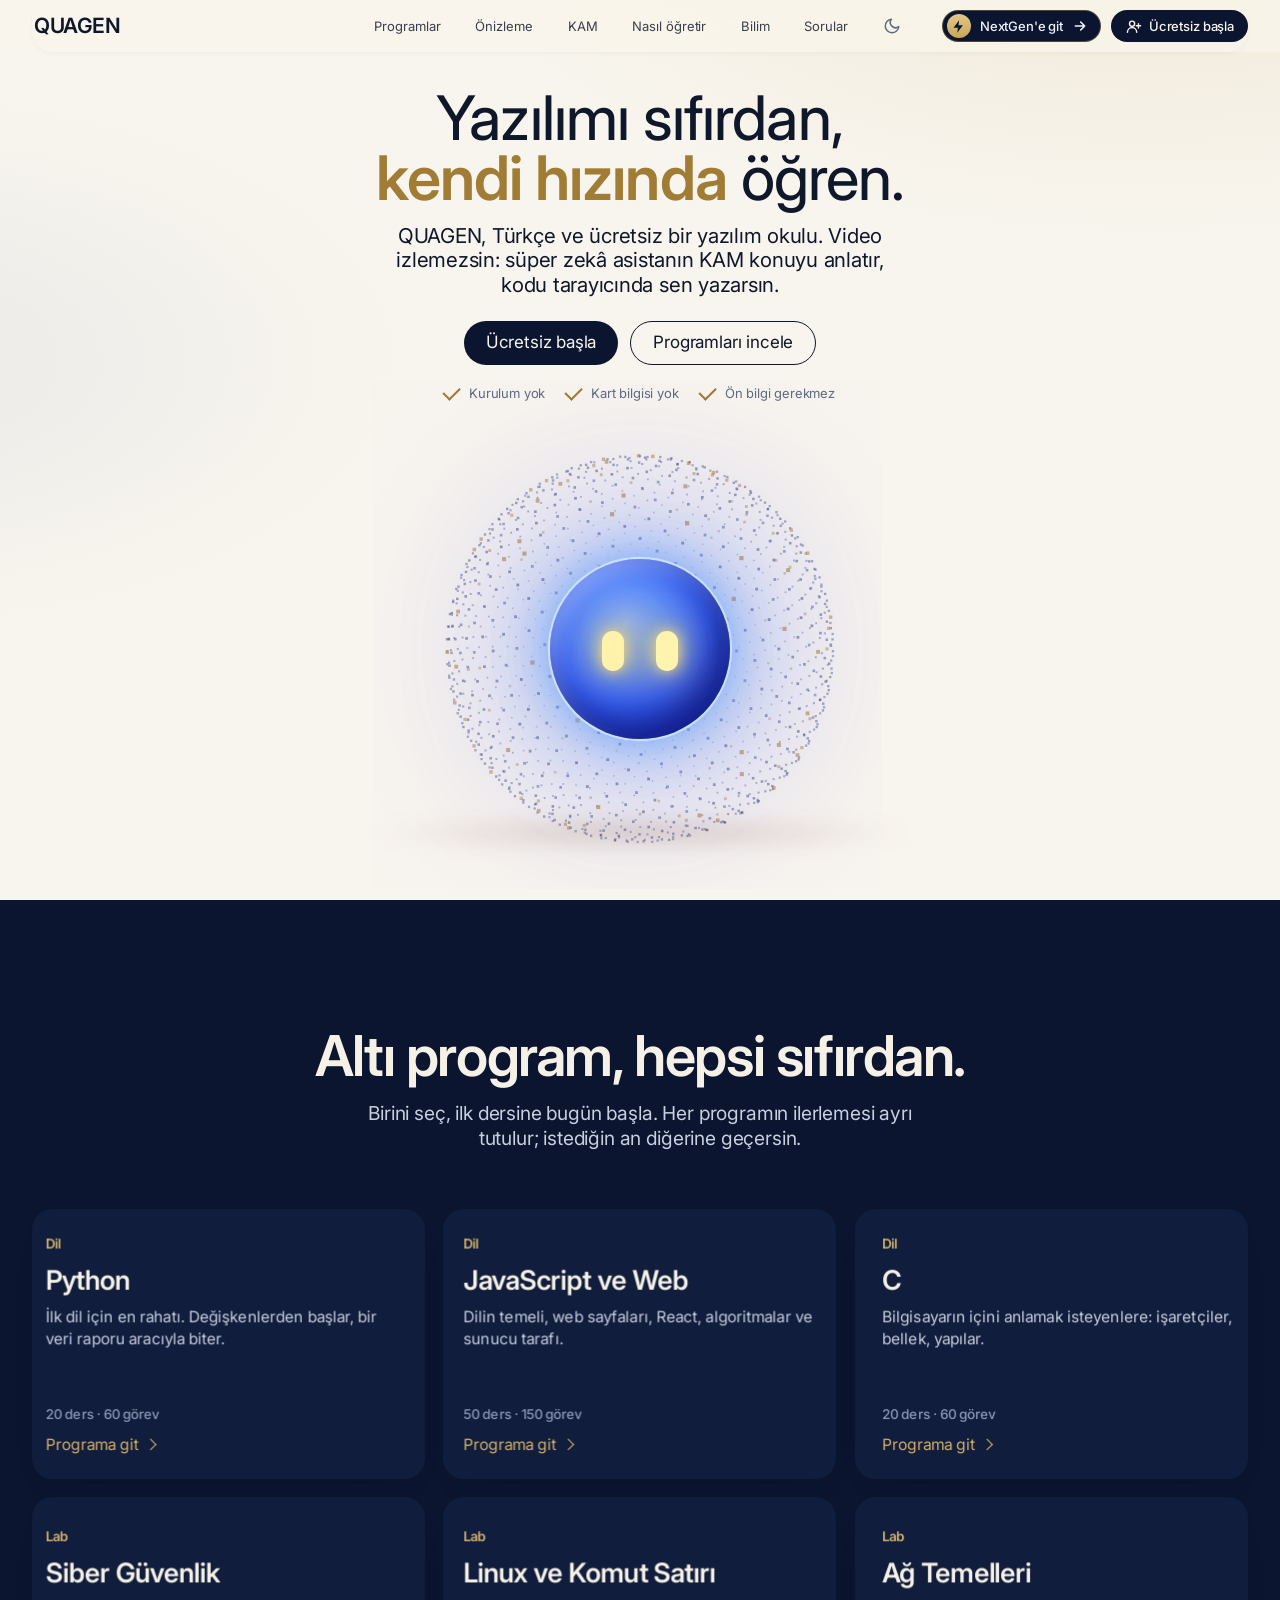
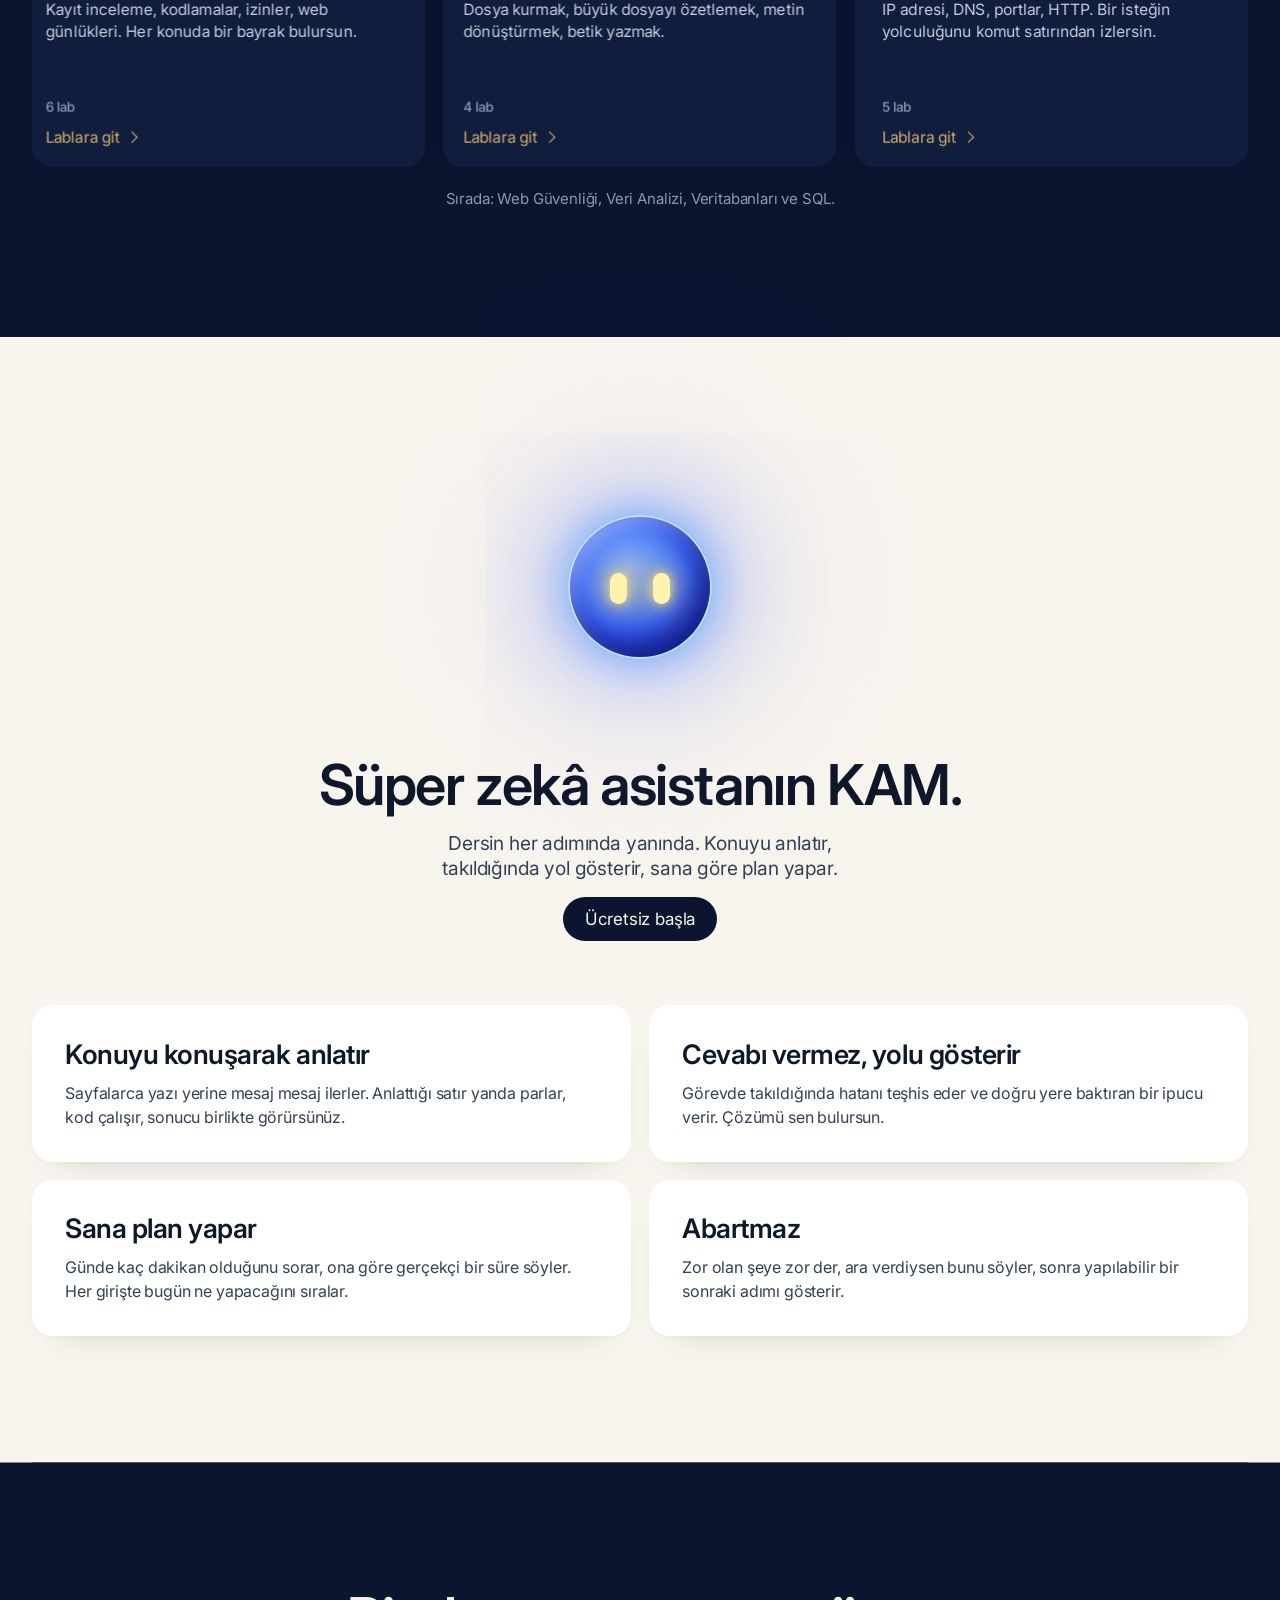
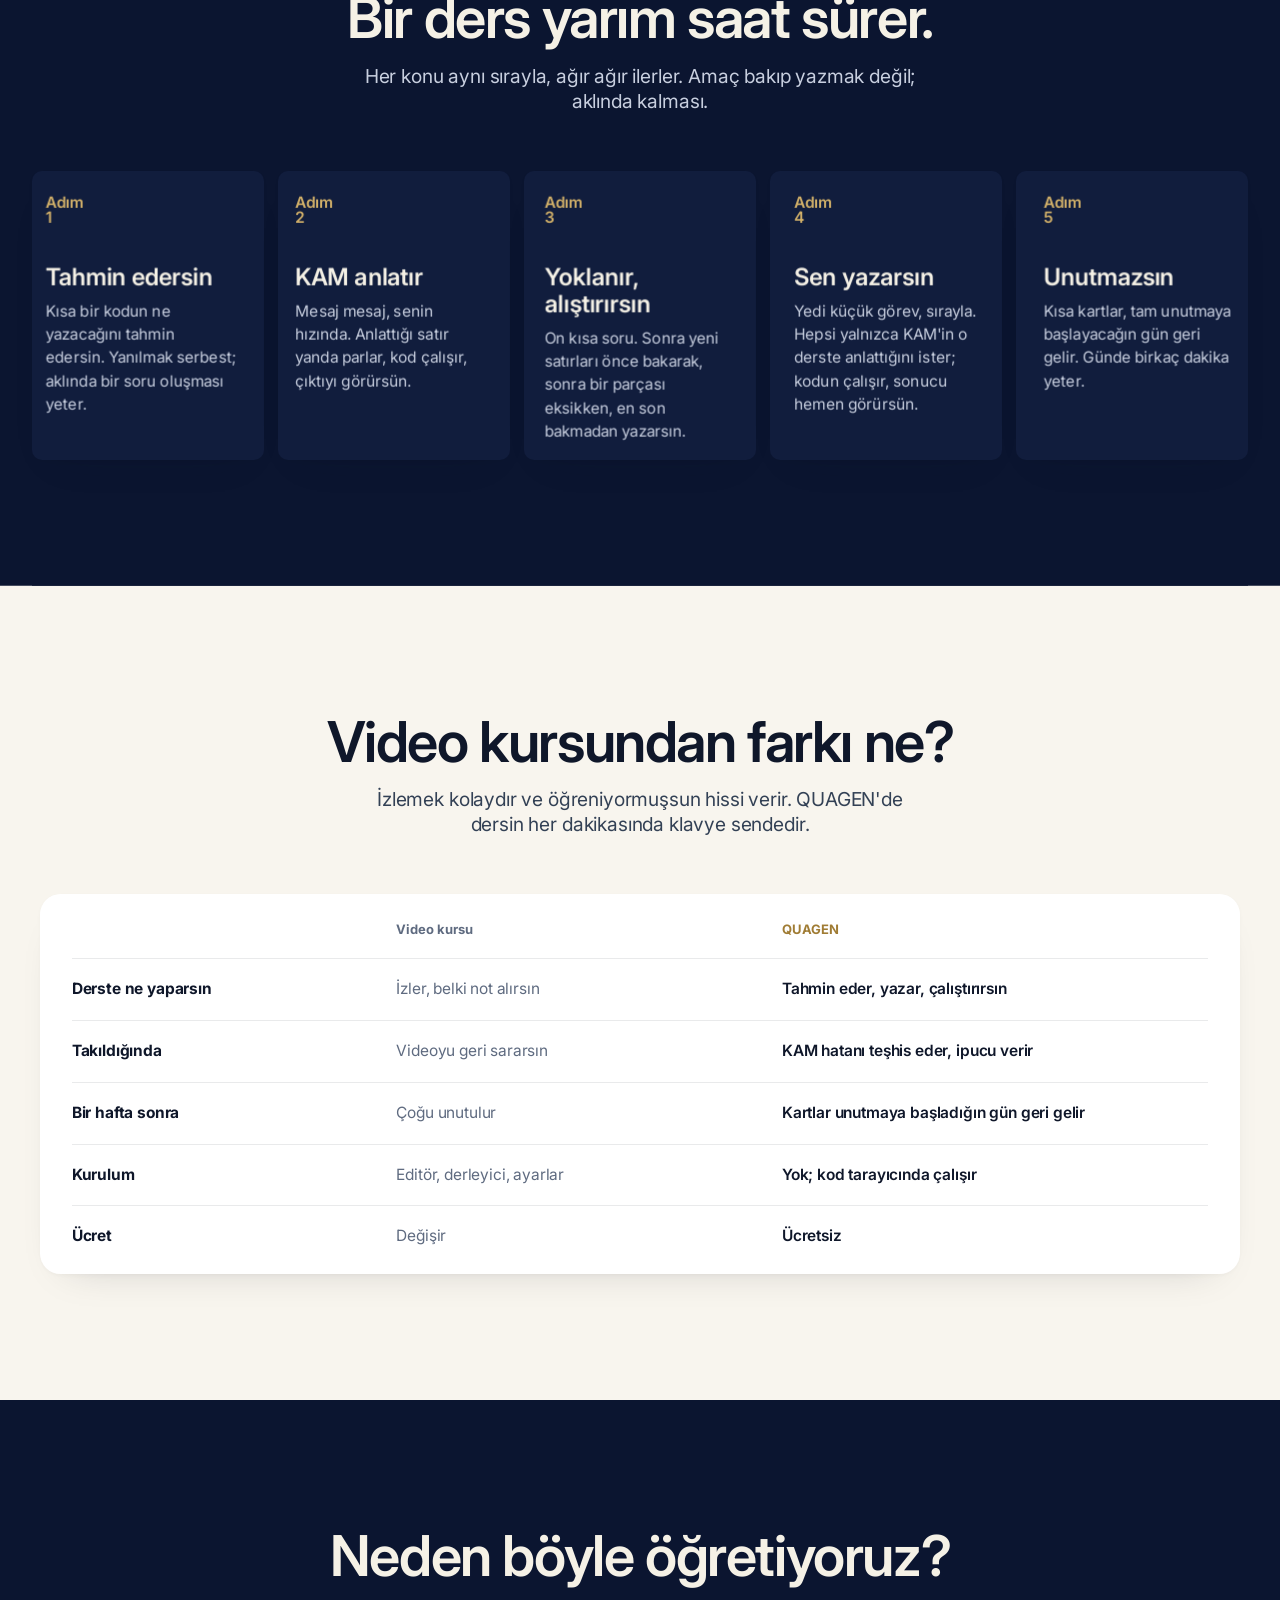
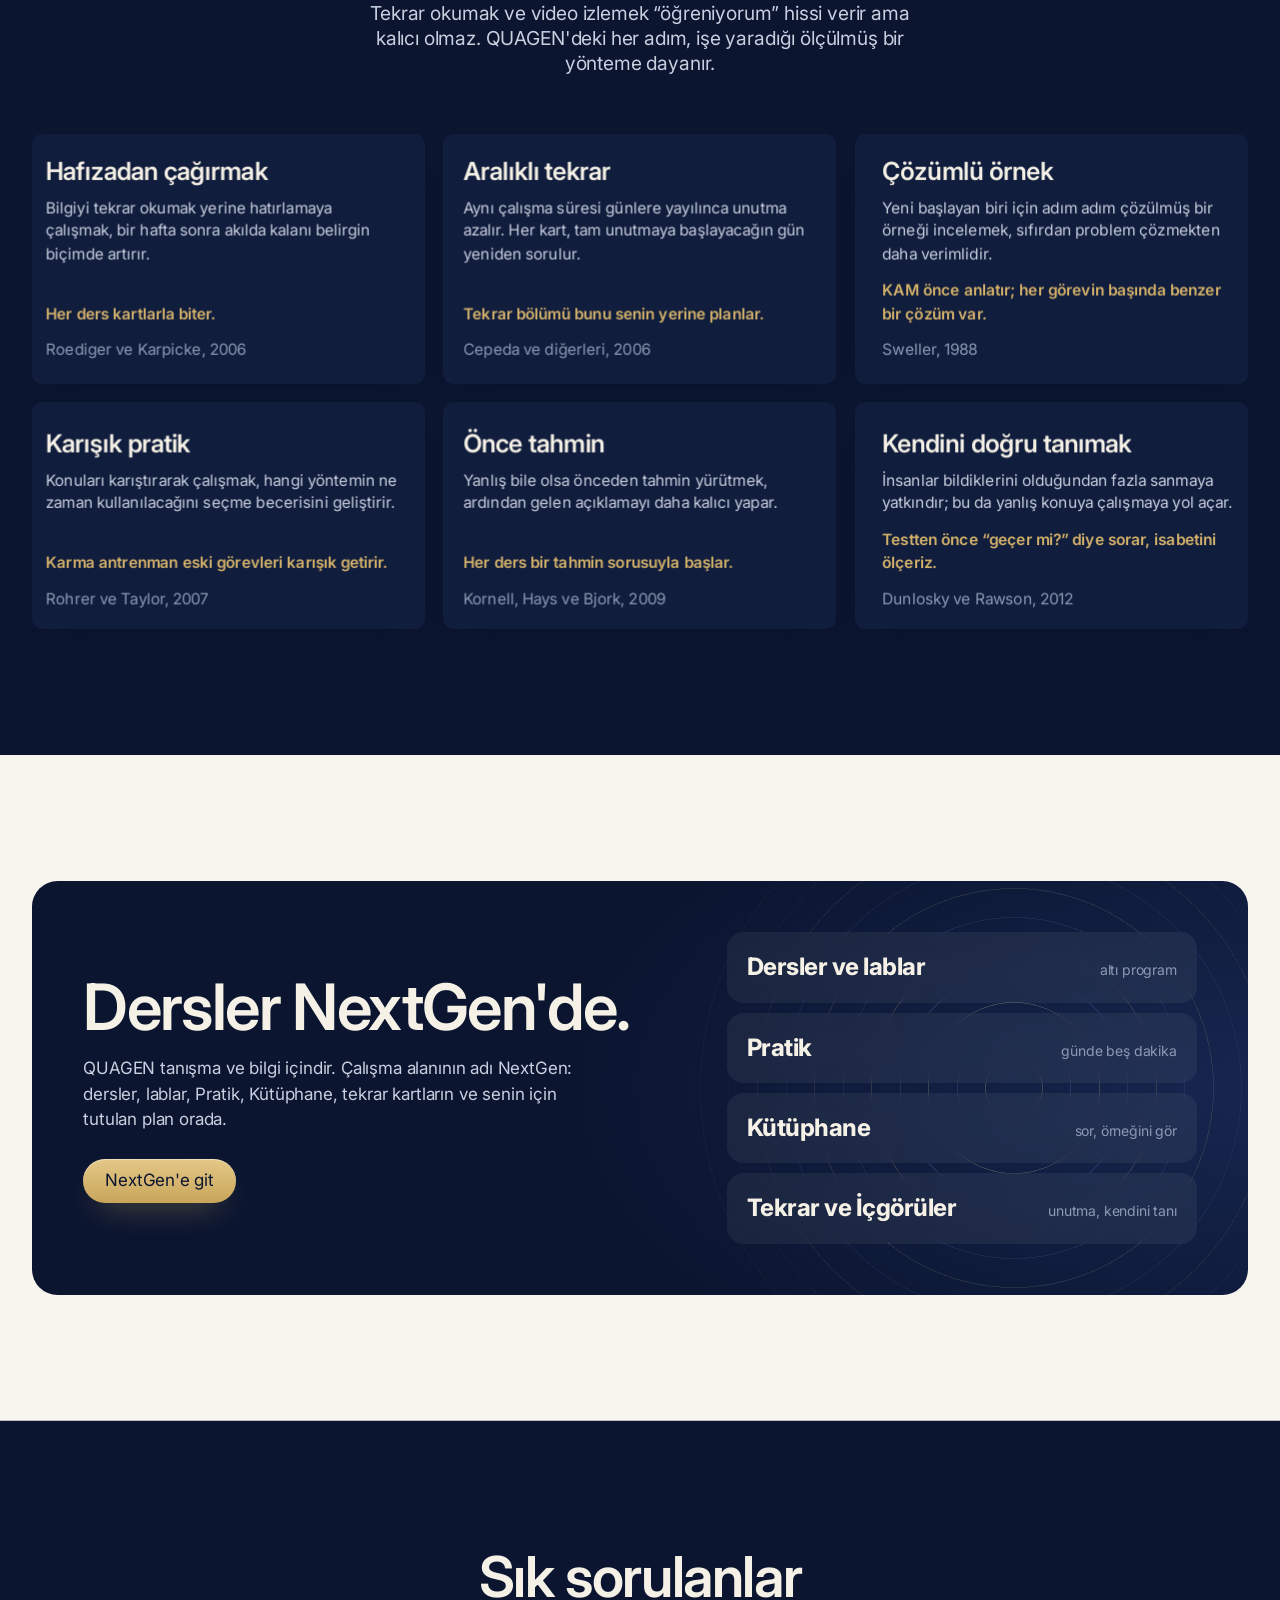
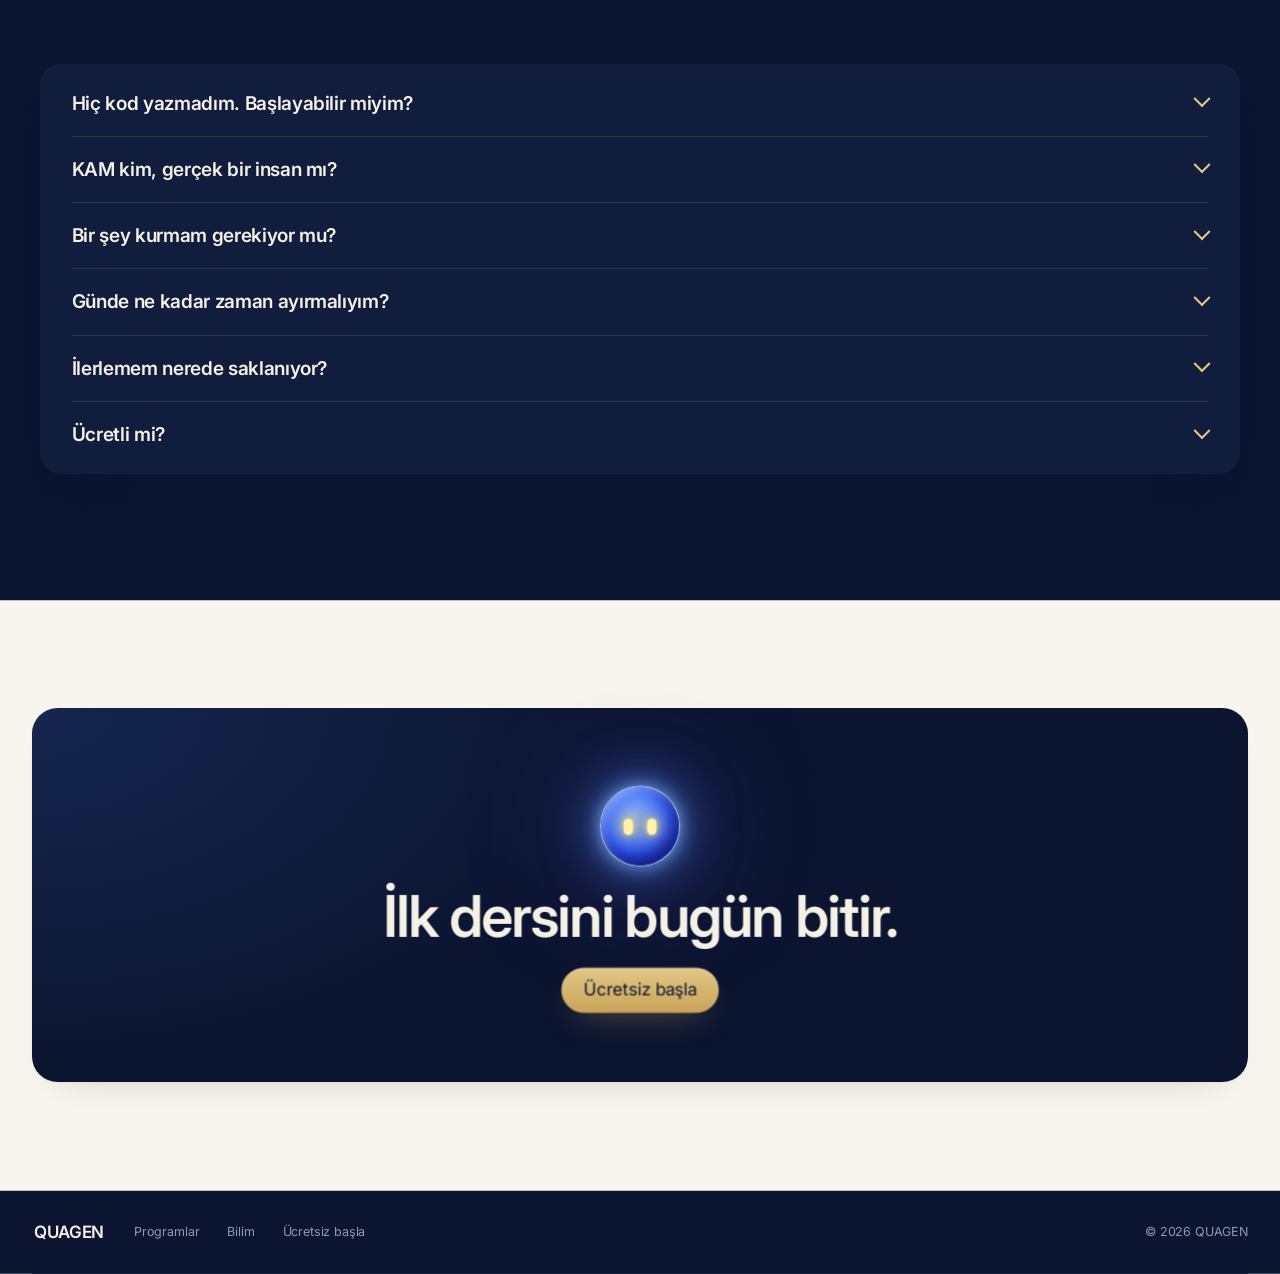
==== commit d9d32abb: "Yayın: KAM sabit parlak, aşağıdaki KAM yörüngenin ortasında Co-Authored-By: Claude Fable 5.2 <norepl" ====
--- a/index.html
+++ b/index.html
@@ -14,7 +14,7 @@
   <link rel="stylesheet" href="assets/css/landing.css" />
   <link rel="stylesheet" href="assets/css/kam.css" />
   <link rel="stylesheet" href="assets/css/cam.css" />
-  <link rel="stylesheet" href="assets/css/quagen3d.css?v=13" />
+  <link rel="stylesheet" href="assets/css/quagen3d.css?v=14" />
   <script>(function () { var t = "light"; try { if (localStorage.getItem("quagen-tema") === "dark") t = "dark"; } catch (e) {} document.documentElement.dataset.theme = t; })();</script>
   <link rel="prefetch" href="nextgen.html" />
 </head>
@@ -229,7 +229,7 @@
   <script src="assets/js/python.js"></script>
   <script src="assets/js/tur.js"></script>
   <script src="assets/js/landing.js"></script>
-  <script src="assets/js/quagen3d.js?v=9"></script>
+  <script src="assets/js/quagen3d.js?v=10"></script>
   <script src="assets/js/gecis.js"></script>
 </body>
 </html>
--- a/assets/css/quagen3d.css
+++ b/assets/css/quagen3d.css
@@ -596,3 +596,9 @@
 .q3d .hero-kure .kam-av.dev { animation: q-neon 3.6s ease-in-out infinite; }
 .q3d .hero-kure::after { animation: none; }
 @media (prefers-reduced-motion: reduce) { .q3d .hero-kure .kam-av.dev { animation: none; } }
+
+/* ---------- v14: KAM sabit parlak (yanıp sönme yok, yalnızca göz kırpar); aşağıdaki KAM de yörüngesinin ortasında ---------- */
+.q3d .kam-av, .q3d .hero-kure .kam-av.dev, .q3d .kam-yan .kam-av { animation: none; filter: none;
+  box-shadow: inset -0.08em -0.1em 0.2em rgba(6, 12, 80, 0.55), inset 0.04em 0.05em 0.1em rgba(255, 255, 255, 0.35), 0 0 0 0.012em rgba(200, 225, 255, 1), 0 0 0.24em rgba(120, 175, 255, 1), 0 0 0.75em rgba(80, 135, 255, 0.85), 0 0 1.6em rgba(130, 90, 255, 0.55); }
+/* Yörünge yazıya değmesin: KAM'in çevresinde kürenin sığacağı boşluk */
+.q3d .kam-yan .kam-av { margin: clamp(28px, 6vmin, 80px) 0 clamp(40px, 9vmin, 110px); }
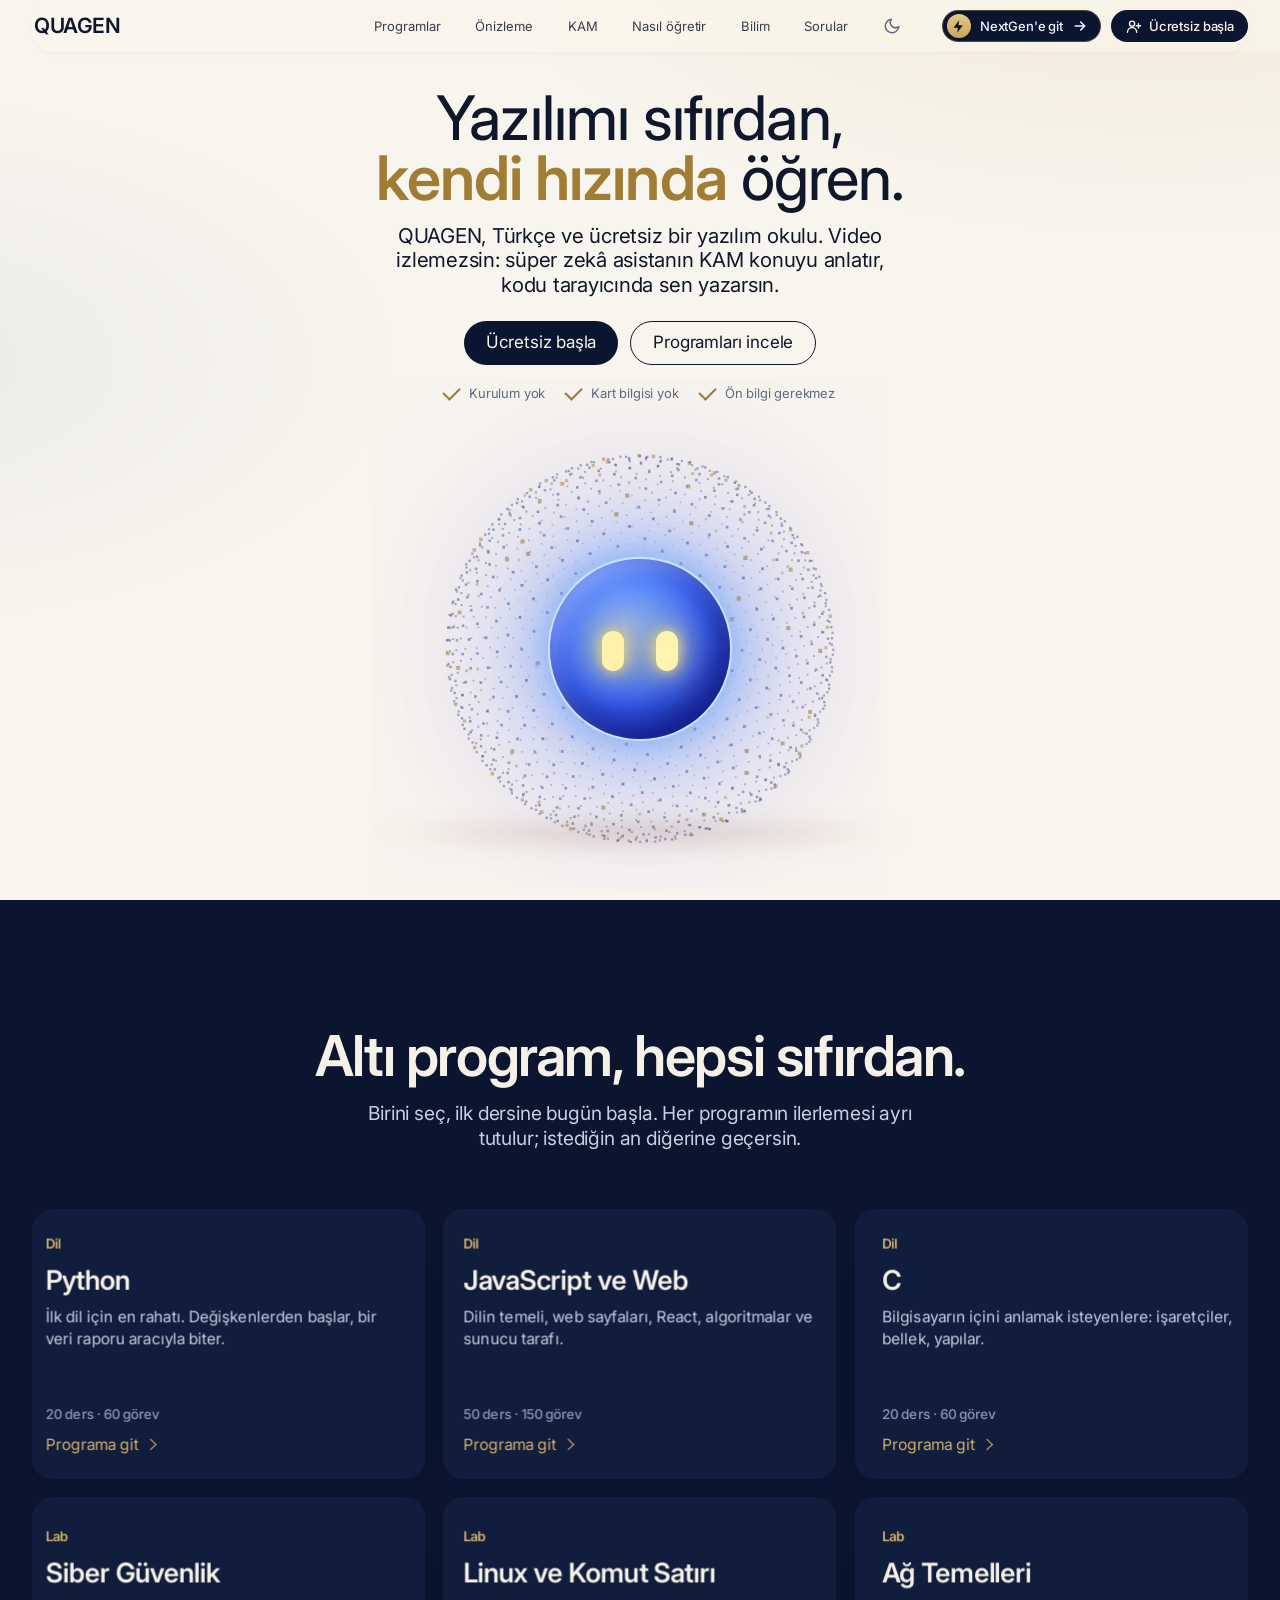
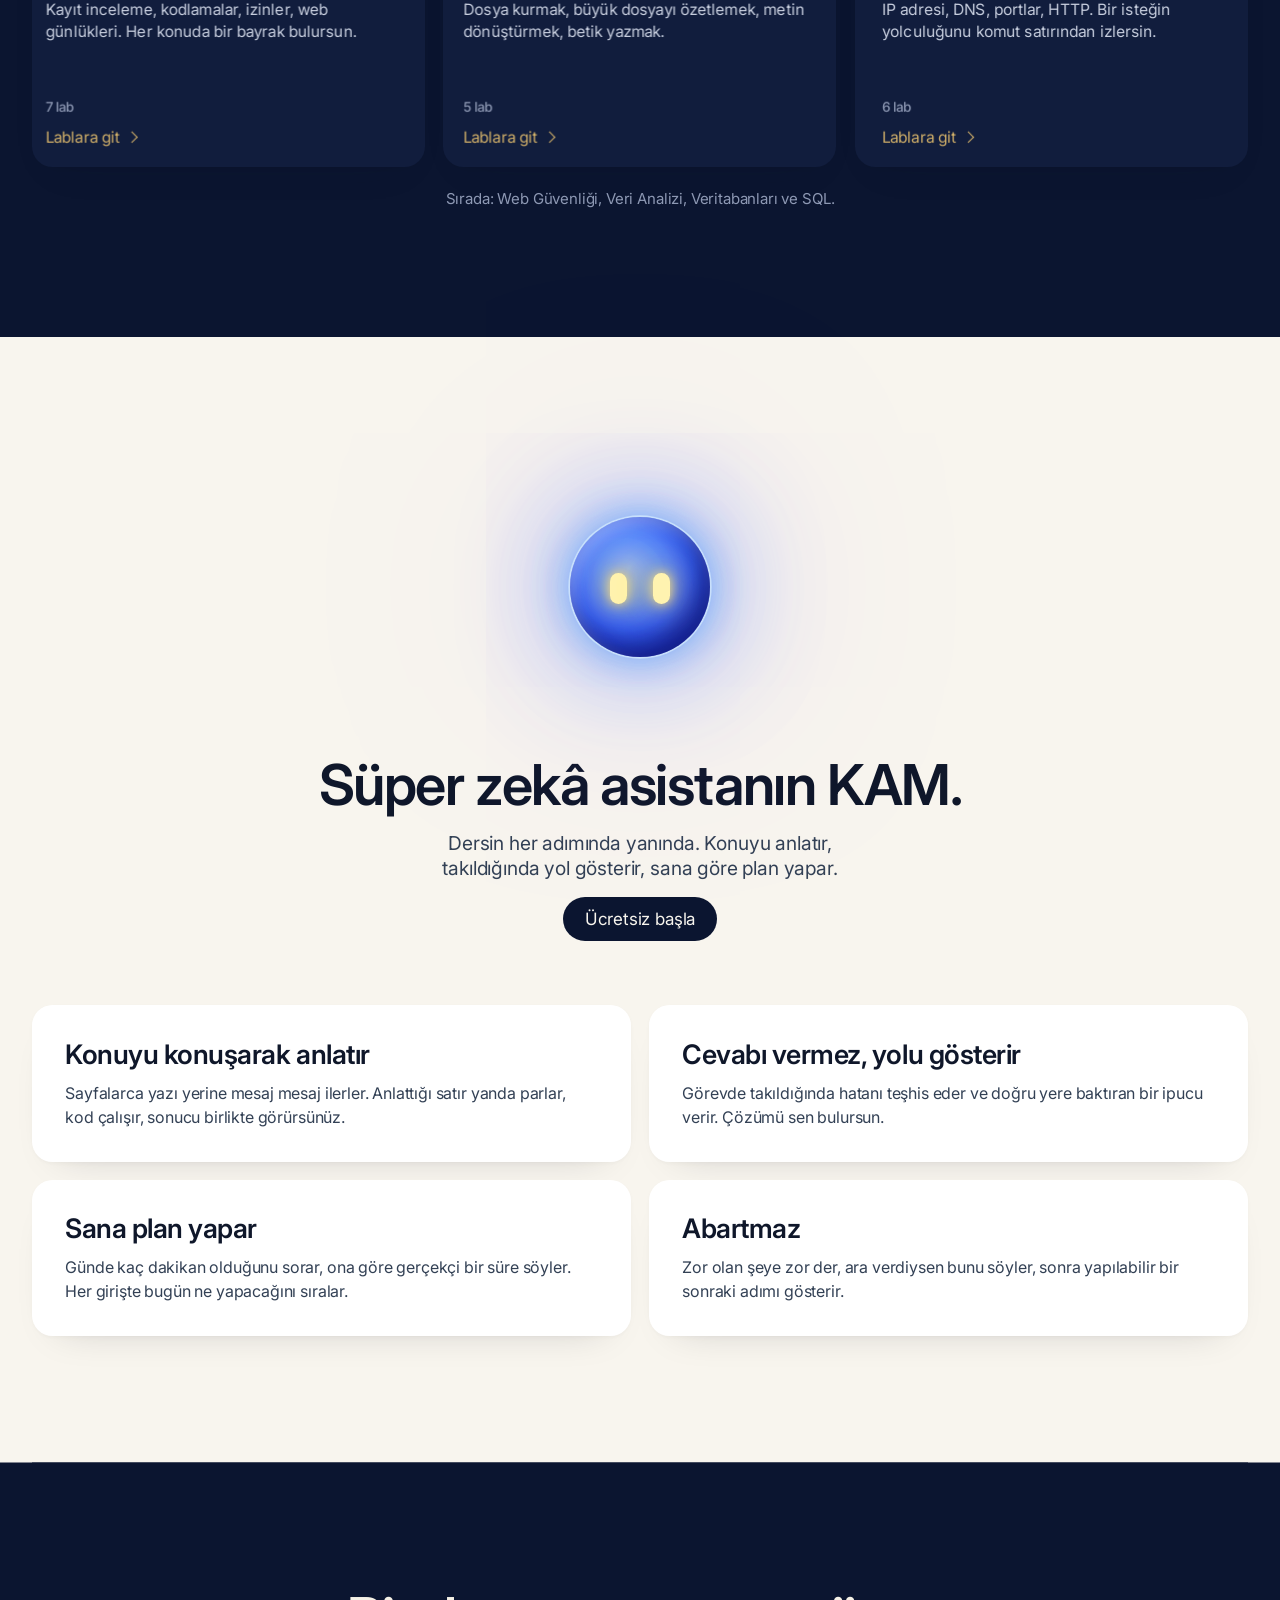
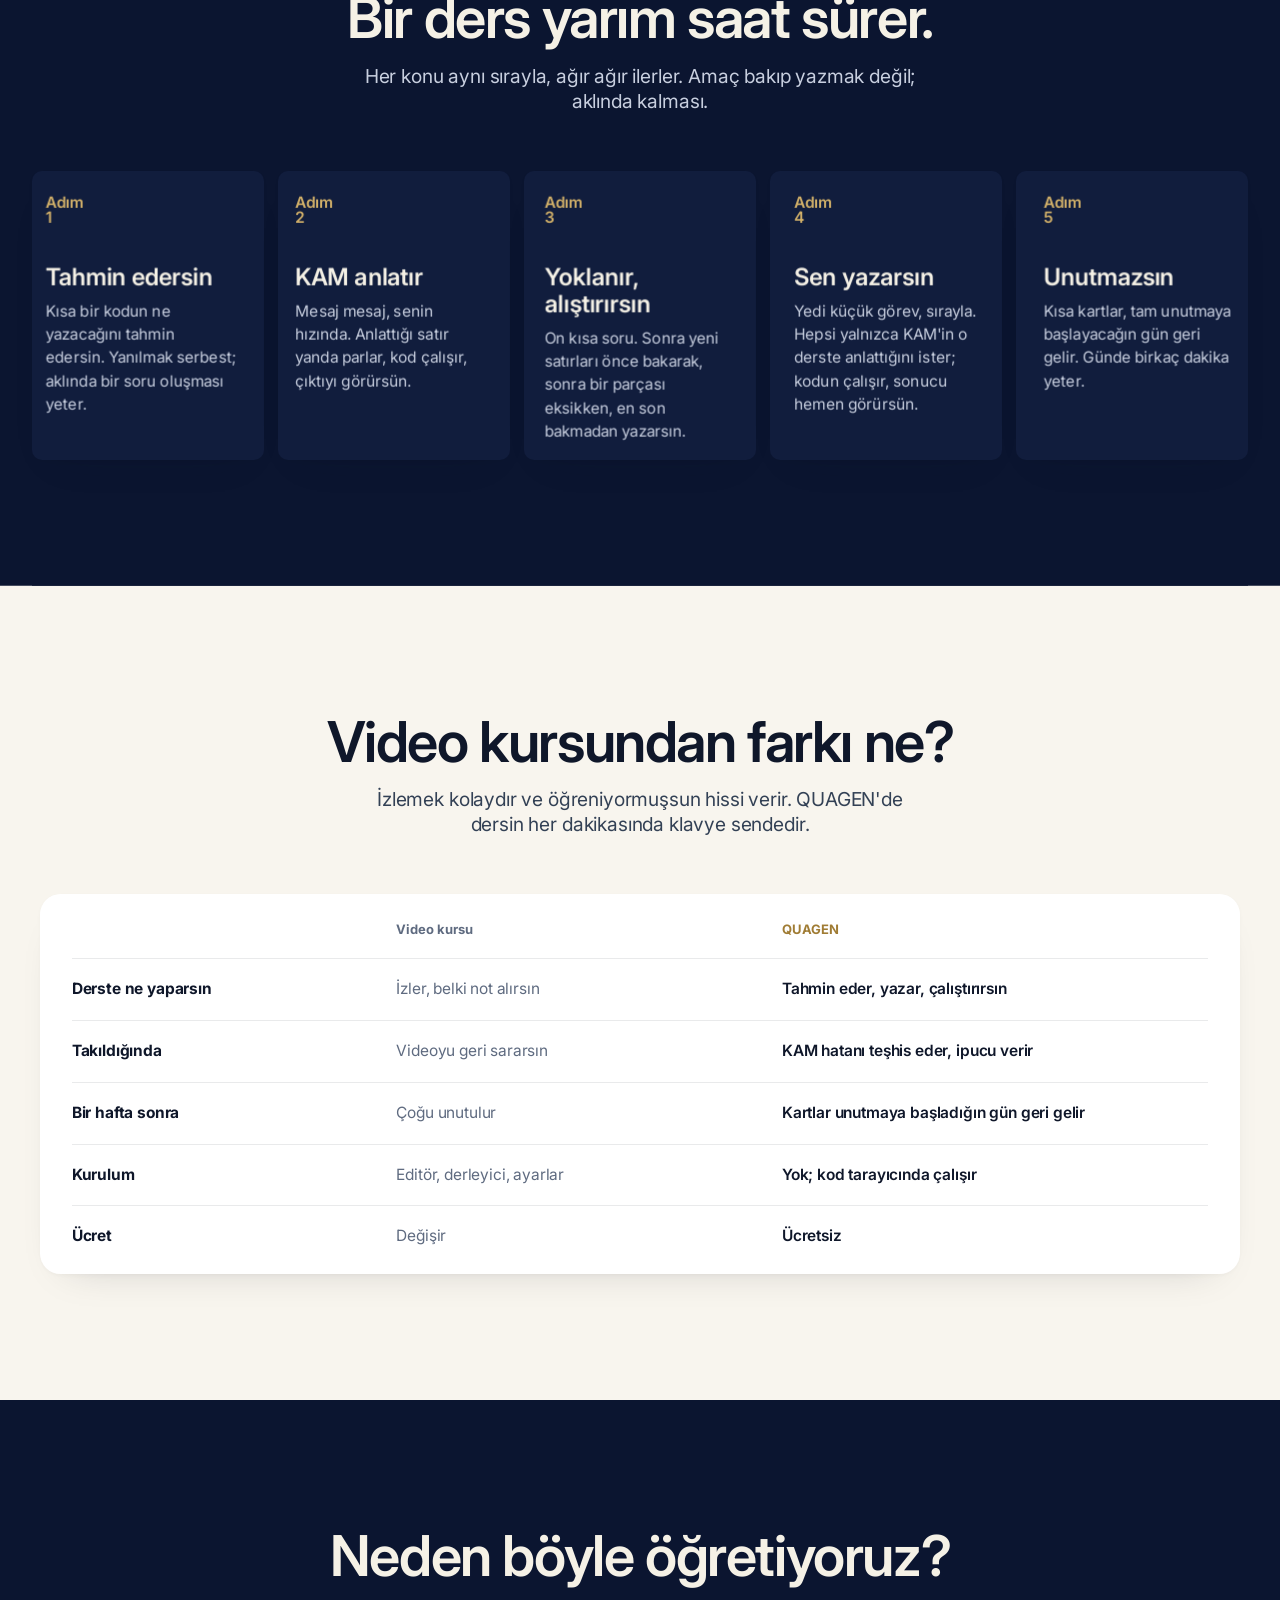
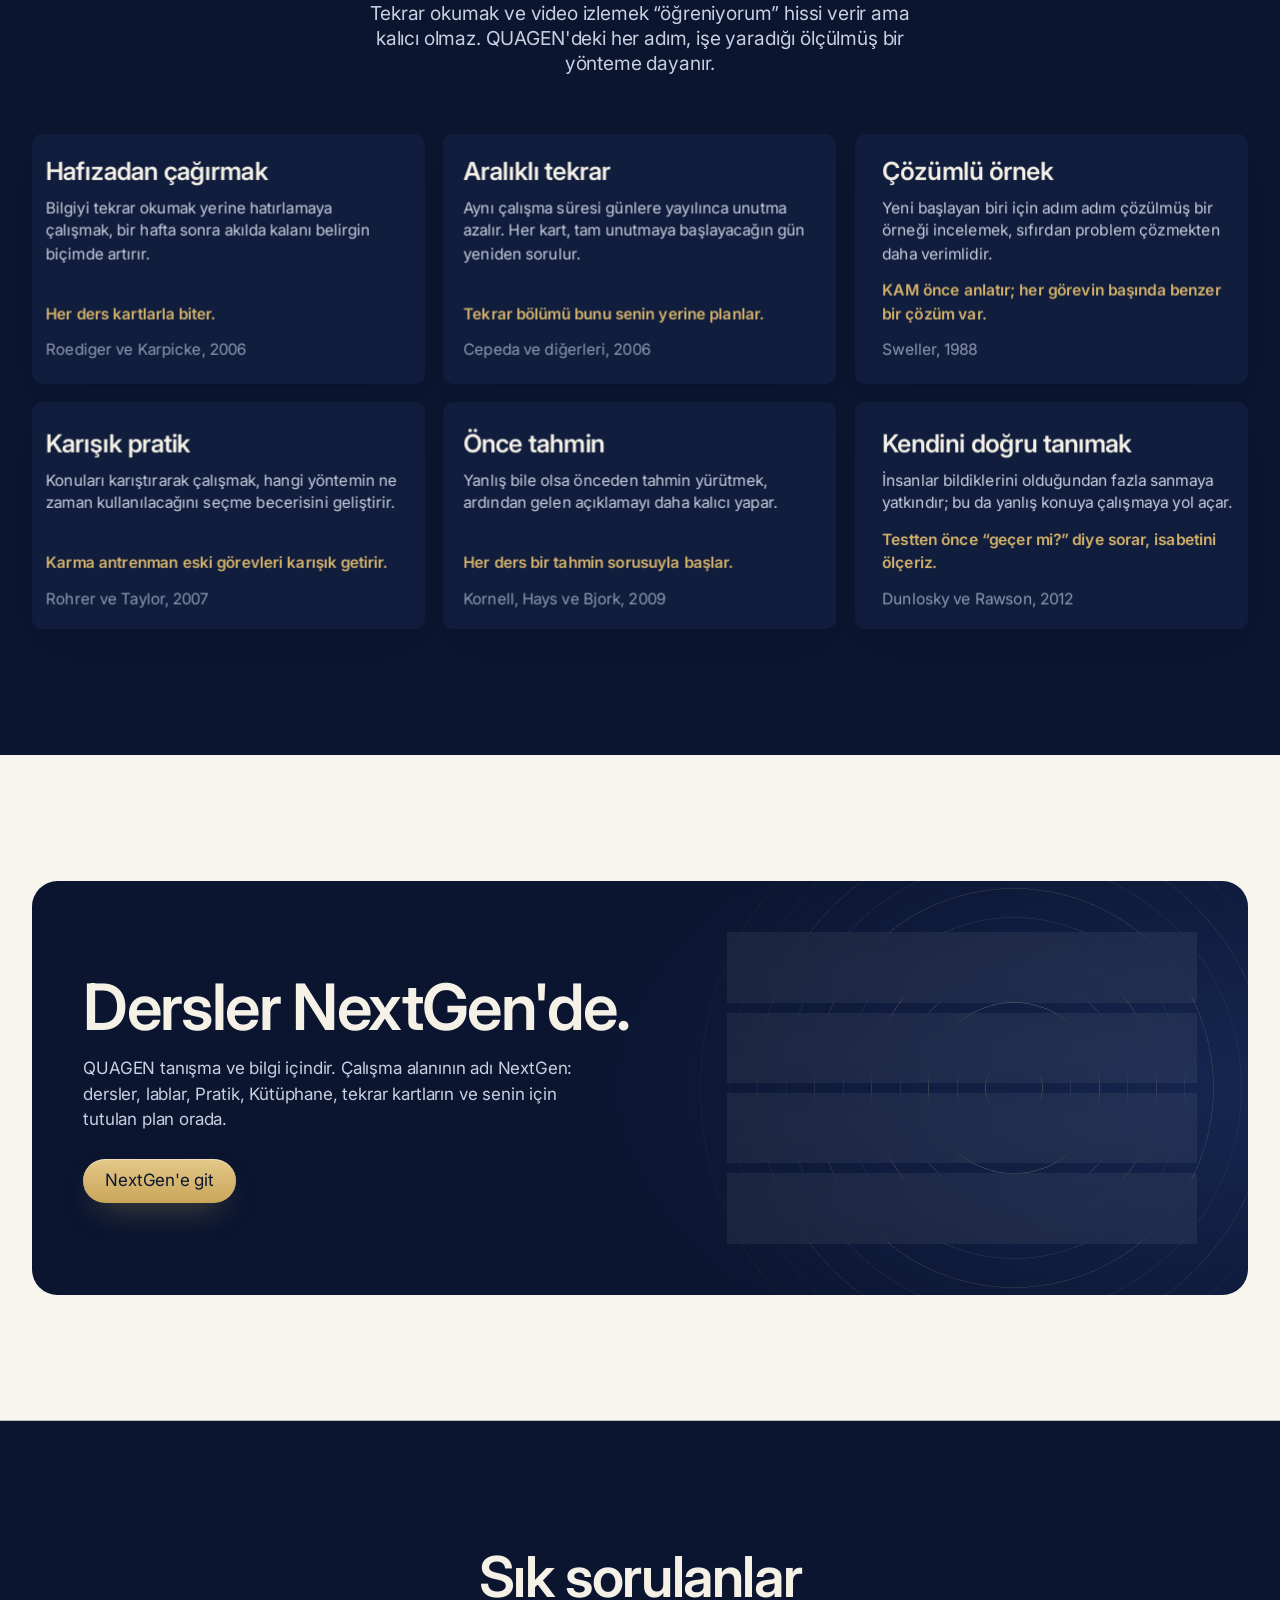
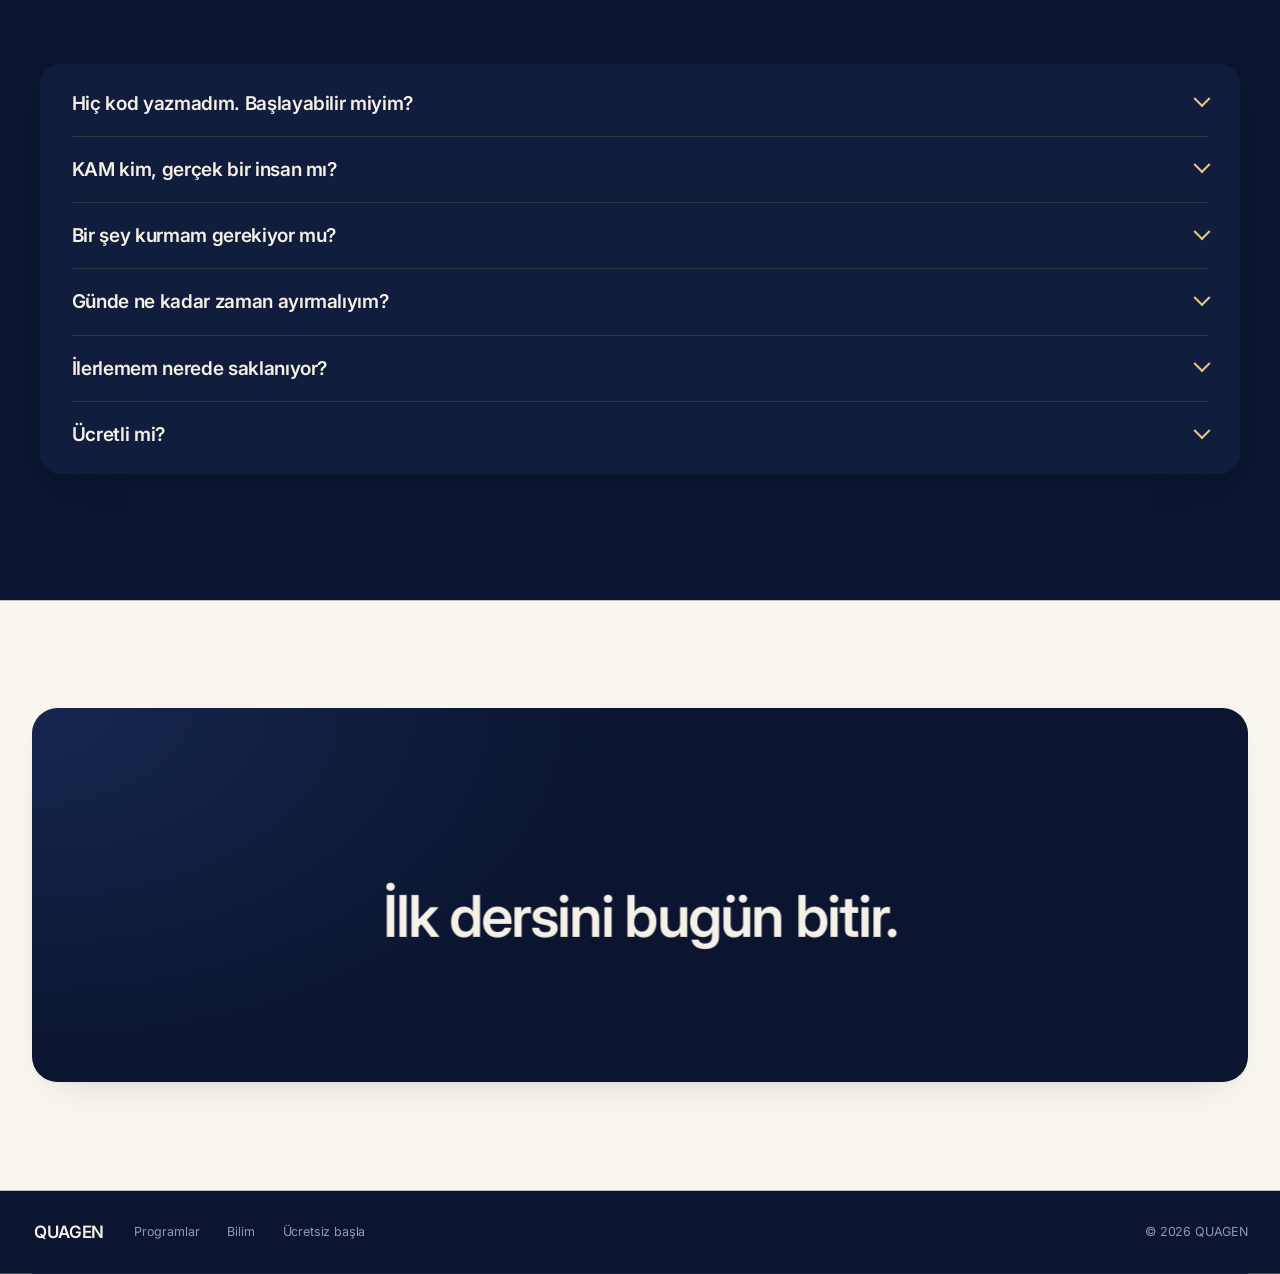
==== commit 88de46bd: "Yayın: üç yeni lab (lx5, ag6, sg7) ve sha256sum Co-Authored-By: Claude Fable 5.2 <noreply@anthropic." ====
--- a/index.html
+++ b/index.html
@@ -73,9 +73,9 @@
         <a class="cam program" href="nextgen.html?dil=py#panel"><span class="p-tur">Dil</span><h3>Python</h3><p>İlk dil için en rahatı. Değişkenlerden başlar, bir veri raporu aracıyla biter.</p><span class="p-olcu">20 ders · 60 görev</span><b>Programa git</b></a>
         <a class="cam program" href="nextgen.html?dil=js#panel"><span class="p-tur">Dil</span><h3>JavaScript ve Web</h3><p>Dilin temeli, web sayfaları, React, algoritmalar ve sunucu tarafı.</p><span class="p-olcu">50 ders · 150 görev</span><b>Programa git</b></a>
         <a class="cam program" href="nextgen.html?dil=c#panel"><span class="p-tur">Dil</span><h3>C</h3><p>Bilgisayarın içini anlamak isteyenlere: işaretçiler, bellek, yapılar.</p><span class="p-olcu">20 ders · 60 görev</span><b>Programa git</b></a>
-        <a class="cam program" href="nextgen.html#lab"><span class="p-tur">Lab</span><h3>Siber Güvenlik</h3><p>Kayıt inceleme, kodlamalar, izinler, web günlükleri. Her konuda bir bayrak bulursun.</p><span class="p-olcu">6 lab</span><b>Lablara git</b></a>
-        <a class="cam program" href="nextgen.html#lab"><span class="p-tur">Lab</span><h3>Linux ve Komut Satırı</h3><p>Dosya kurmak, büyük dosyayı özetlemek, metin dönüştürmek, betik yazmak.</p><span class="p-olcu">4 lab</span><b>Lablara git</b></a>
-        <a class="cam program" href="nextgen.html#lab"><span class="p-tur">Lab</span><h3>Ağ Temelleri</h3><p>IP adresi, DNS, portlar, HTTP. Bir isteğin yolculuğunu komut satırından izlersin.</p><span class="p-olcu">5 lab</span><b>Lablara git</b></a>
+        <a class="cam program" href="nextgen.html#lab"><span class="p-tur">Lab</span><h3>Siber Güvenlik</h3><p>Kayıt inceleme, kodlamalar, izinler, web günlükleri. Her konuda bir bayrak bulursun.</p><span class="p-olcu">7 lab</span><b>Lablara git</b></a>
+        <a class="cam program" href="nextgen.html#lab"><span class="p-tur">Lab</span><h3>Linux ve Komut Satırı</h3><p>Dosya kurmak, büyük dosyayı özetlemek, metin dönüştürmek, betik yazmak.</p><span class="p-olcu">5 lab</span><b>Lablara git</b></a>
+        <a class="cam program" href="nextgen.html#lab"><span class="p-tur">Lab</span><h3>Ağ Temelleri</h3><p>IP adresi, DNS, portlar, HTTP. Bir isteğin yolculuğunu komut satırından izlersin.</p><span class="p-olcu">6 lab</span><b>Lablara git</b></a>
       </div>
       <p class="program-not">Sırada: Web Güvenliği, Veri Analizi, Veritabanları ve SQL.</p>
     </section>
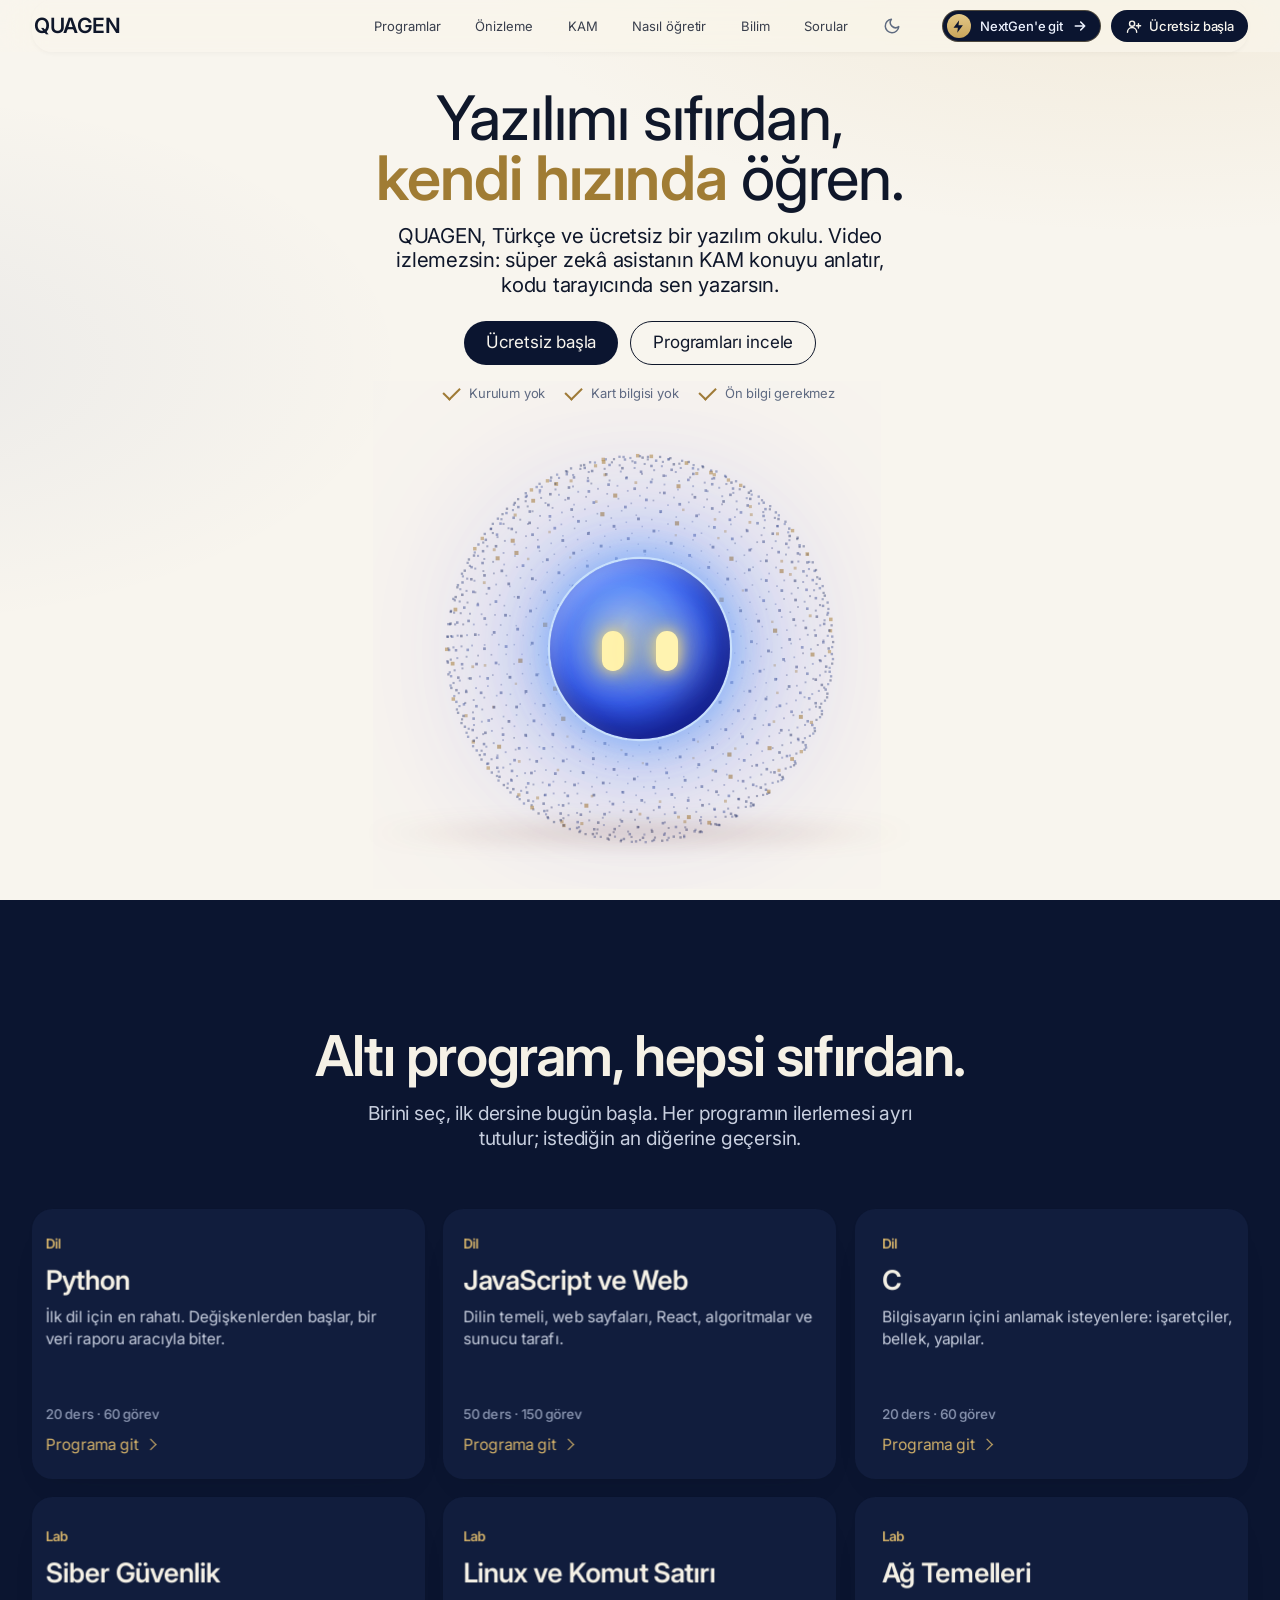
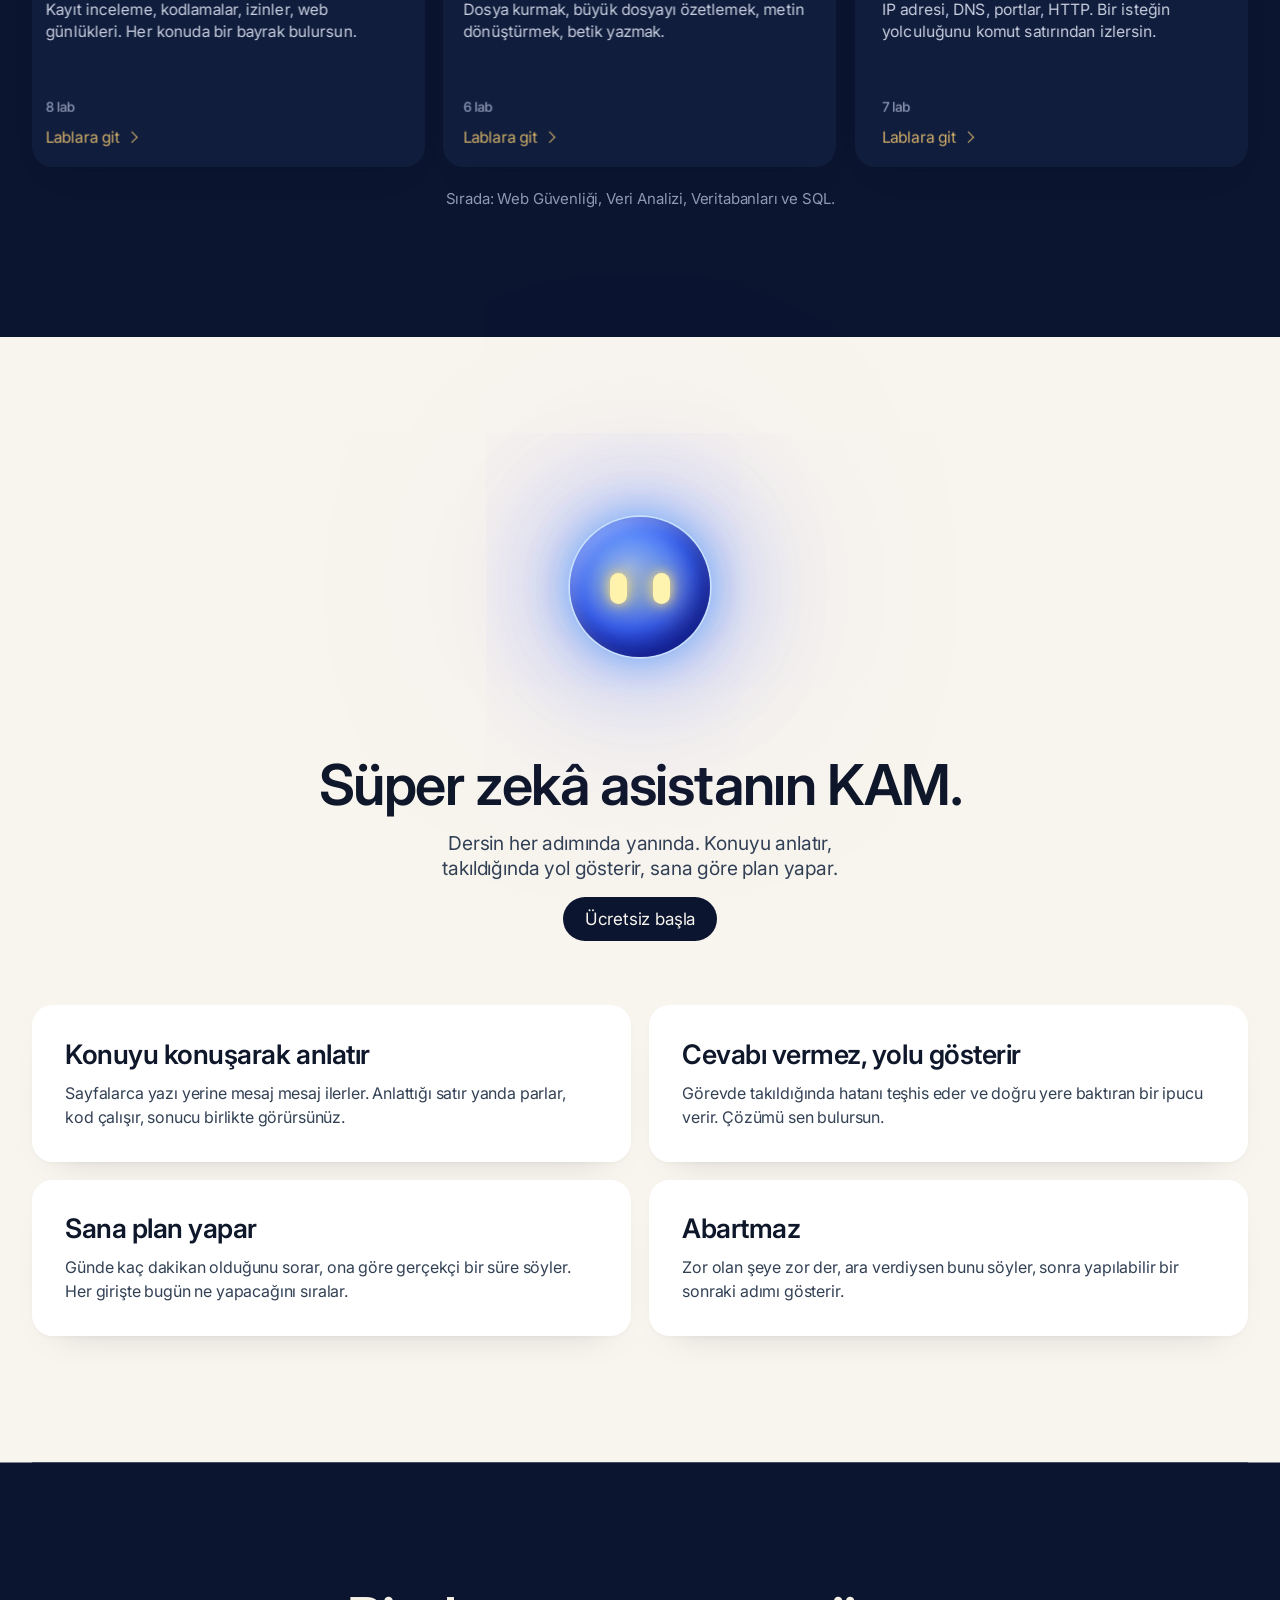
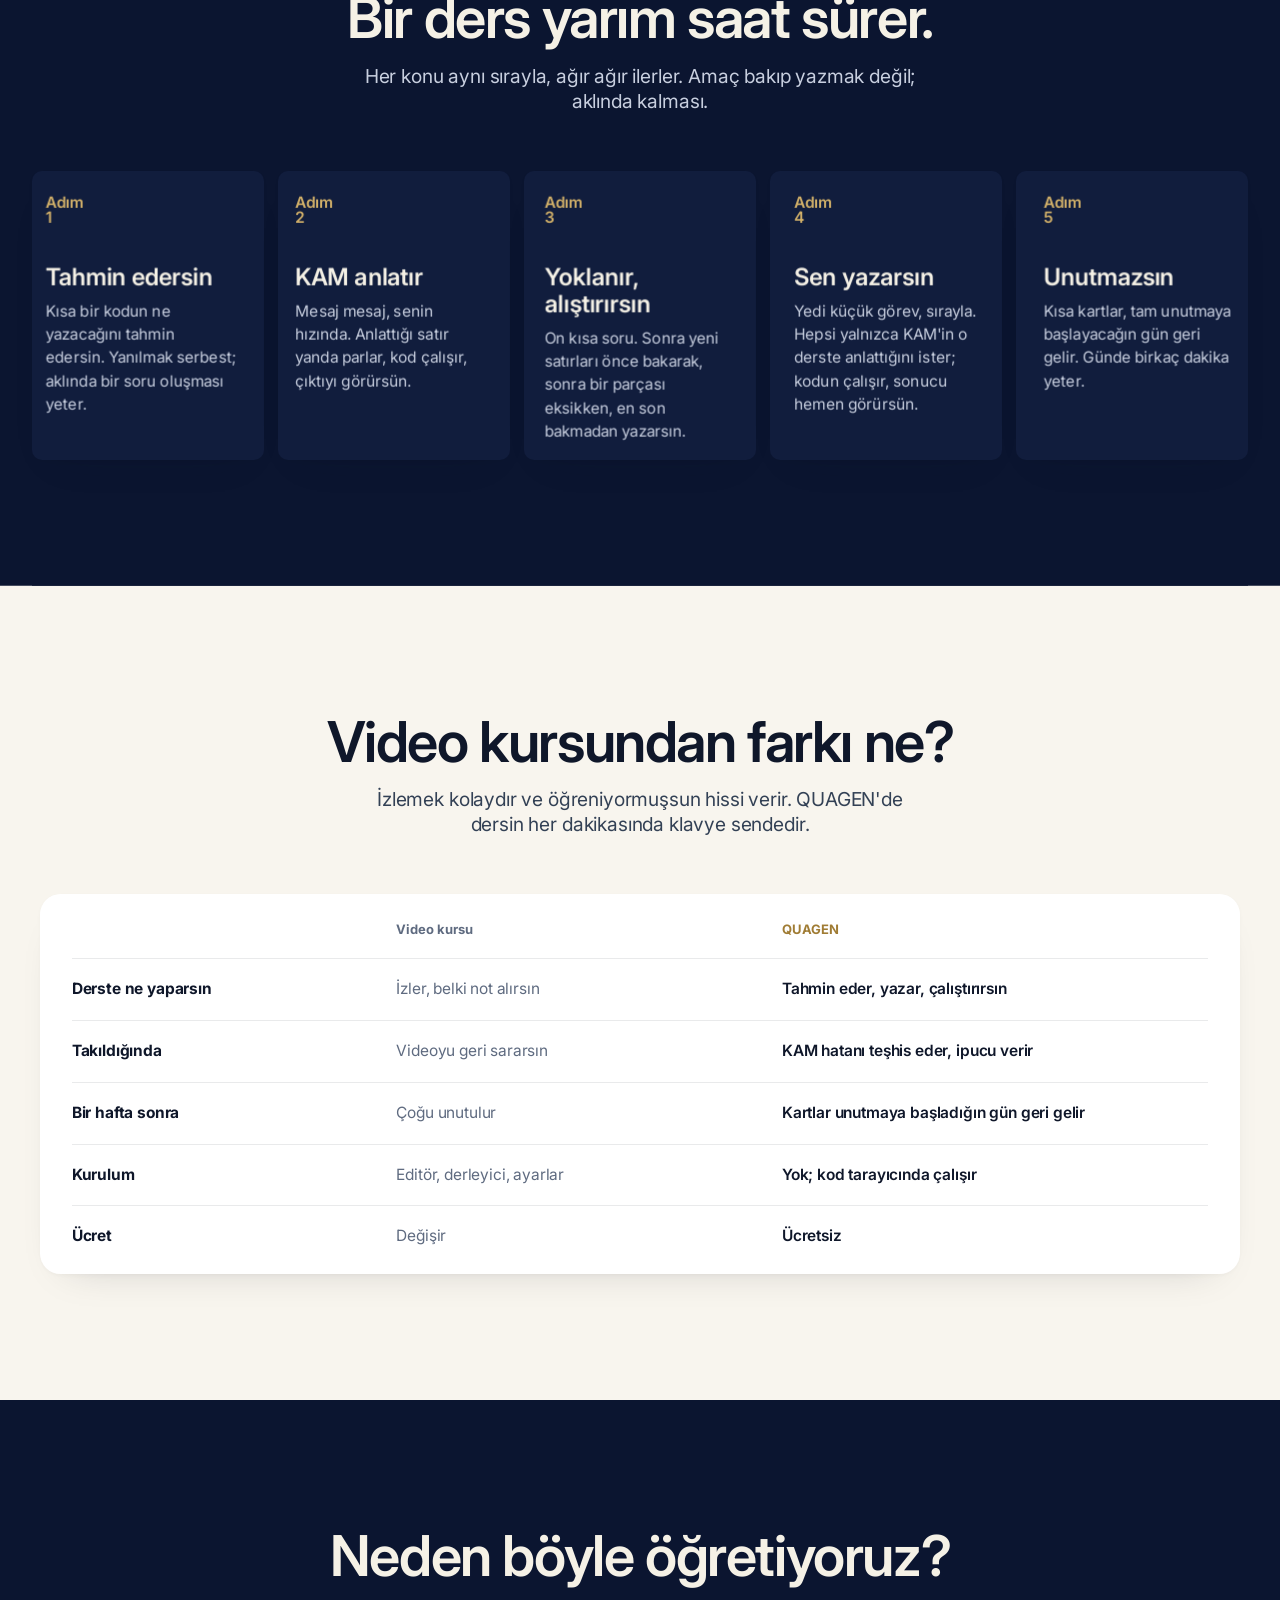
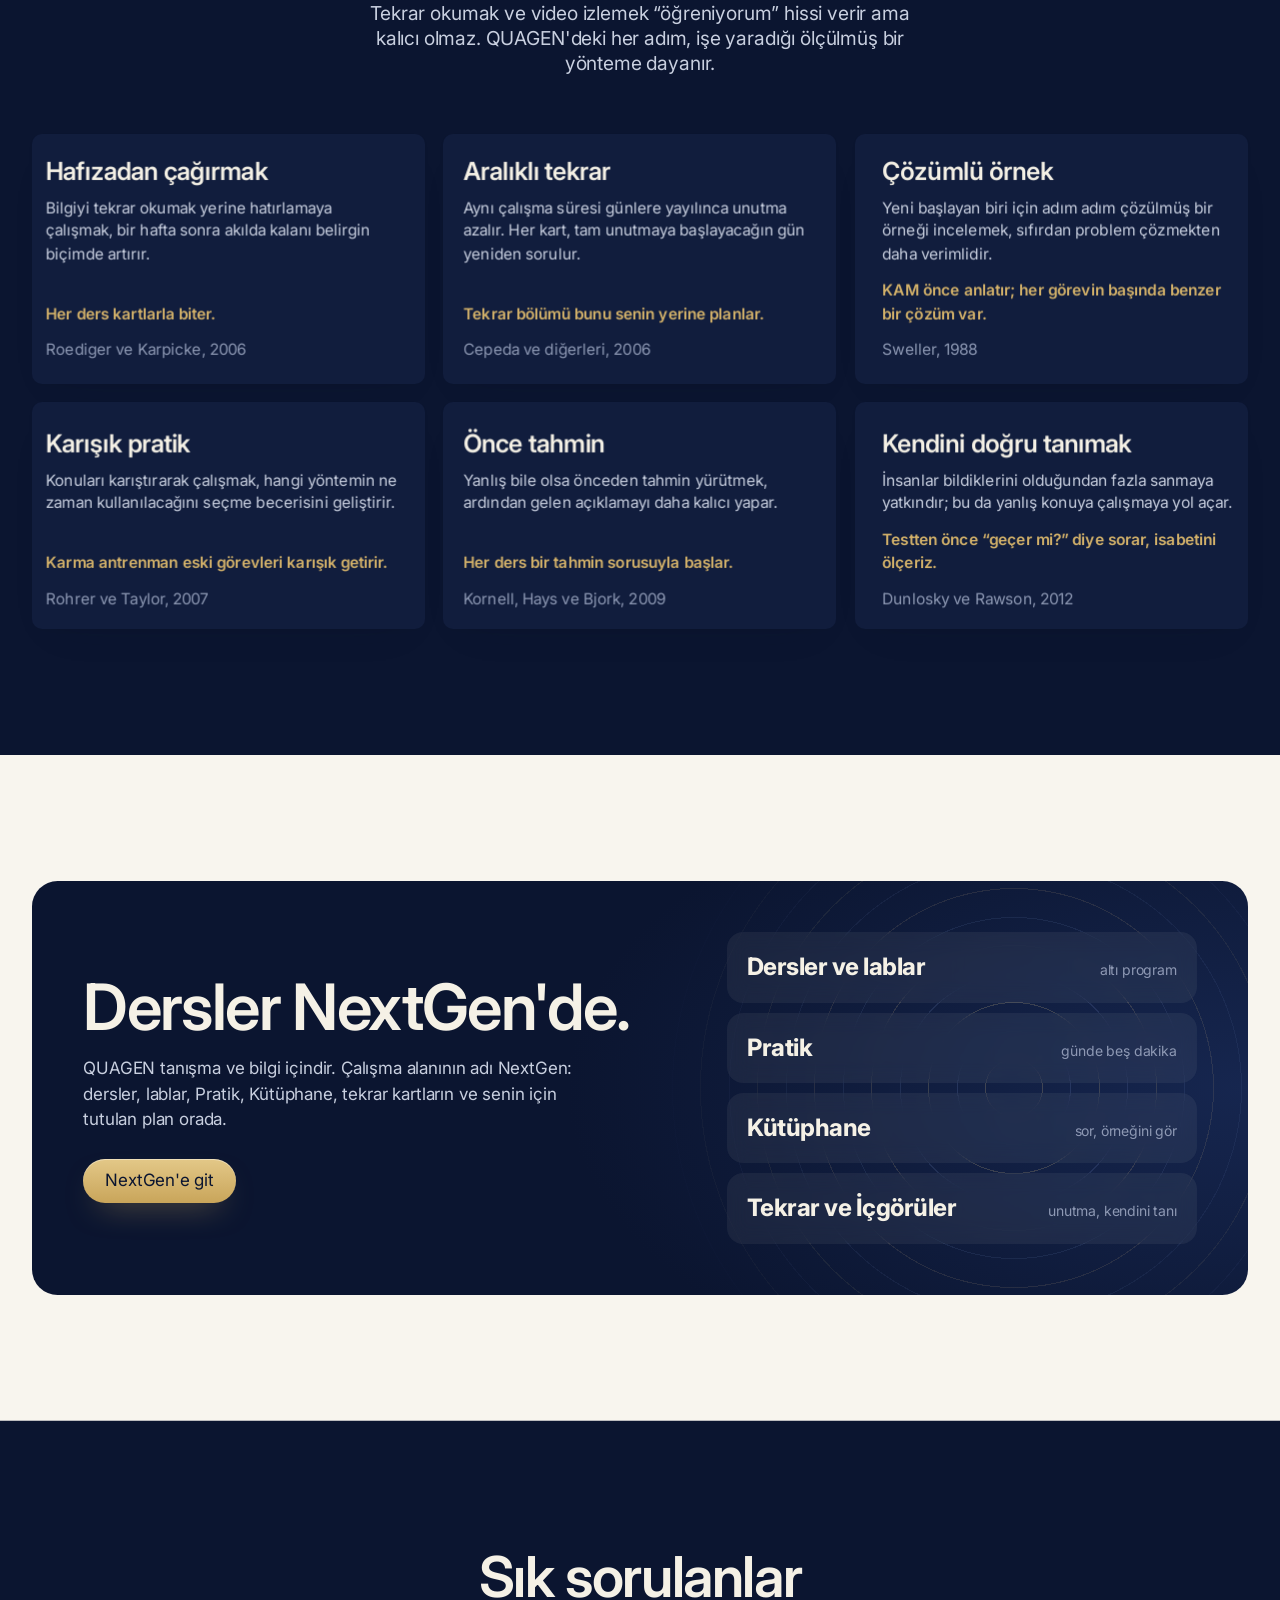
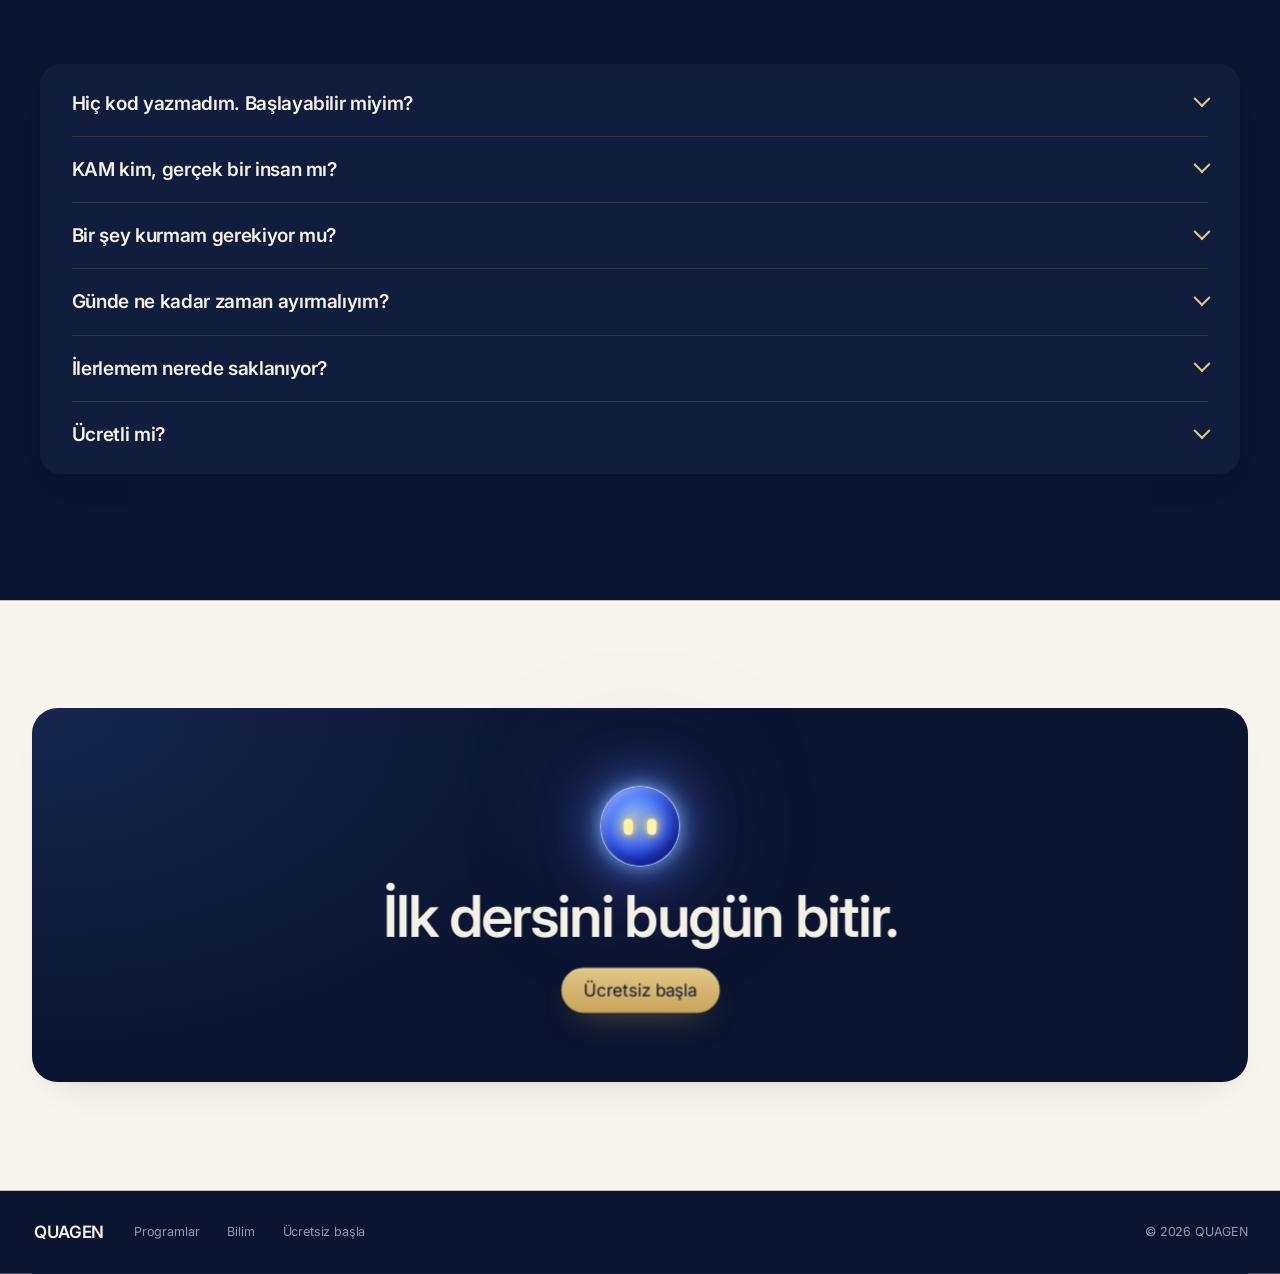
==== commit e9b876b8: "Yayın: üç yeni lab, Kendin dene görevleri, kabukta man ve diff Co-Authored-By: Claude Fable 5.2 <nor" ====
--- a/index.html
+++ b/index.html
@@ -73,9 +73,9 @@
         <a class="cam program" href="nextgen.html?dil=py#panel"><span class="p-tur">Dil</span><h3>Python</h3><p>İlk dil için en rahatı. Değişkenlerden başlar, bir veri raporu aracıyla biter.</p><span class="p-olcu">20 ders · 60 görev</span><b>Programa git</b></a>
         <a class="cam program" href="nextgen.html?dil=js#panel"><span class="p-tur">Dil</span><h3>JavaScript ve Web</h3><p>Dilin temeli, web sayfaları, React, algoritmalar ve sunucu tarafı.</p><span class="p-olcu">50 ders · 150 görev</span><b>Programa git</b></a>
         <a class="cam program" href="nextgen.html?dil=c#panel"><span class="p-tur">Dil</span><h3>C</h3><p>Bilgisayarın içini anlamak isteyenlere: işaretçiler, bellek, yapılar.</p><span class="p-olcu">20 ders · 60 görev</span><b>Programa git</b></a>
-        <a class="cam program" href="nextgen.html#lab"><span class="p-tur">Lab</span><h3>Siber Güvenlik</h3><p>Kayıt inceleme, kodlamalar, izinler, web günlükleri. Her konuda bir bayrak bulursun.</p><span class="p-olcu">7 lab</span><b>Lablara git</b></a>
-        <a class="cam program" href="nextgen.html#lab"><span class="p-tur">Lab</span><h3>Linux ve Komut Satırı</h3><p>Dosya kurmak, büyük dosyayı özetlemek, metin dönüştürmek, betik yazmak.</p><span class="p-olcu">5 lab</span><b>Lablara git</b></a>
-        <a class="cam program" href="nextgen.html#lab"><span class="p-tur">Lab</span><h3>Ağ Temelleri</h3><p>IP adresi, DNS, portlar, HTTP. Bir isteğin yolculuğunu komut satırından izlersin.</p><span class="p-olcu">6 lab</span><b>Lablara git</b></a>
+        <a class="cam program" href="nextgen.html#lab"><span class="p-tur">Lab</span><h3>Siber Güvenlik</h3><p>Kayıt inceleme, kodlamalar, izinler, web günlükleri. Her konuda bir bayrak bulursun.</p><span class="p-olcu">8 lab</span><b>Lablara git</b></a>
+        <a class="cam program" href="nextgen.html#lab"><span class="p-tur">Lab</span><h3>Linux ve Komut Satırı</h3><p>Dosya kurmak, büyük dosyayı özetlemek, metin dönüştürmek, betik yazmak.</p><span class="p-olcu">6 lab</span><b>Lablara git</b></a>
+        <a class="cam program" href="nextgen.html#lab"><span class="p-tur">Lab</span><h3>Ağ Temelleri</h3><p>IP adresi, DNS, portlar, HTTP. Bir isteğin yolculuğunu komut satırından izlersin.</p><span class="p-olcu">7 lab</span><b>Lablara git</b></a>
       </div>
       <p class="program-not">Sırada: Web Güvenliği, Veri Analizi, Veritabanları ve SQL.</p>
     </section>
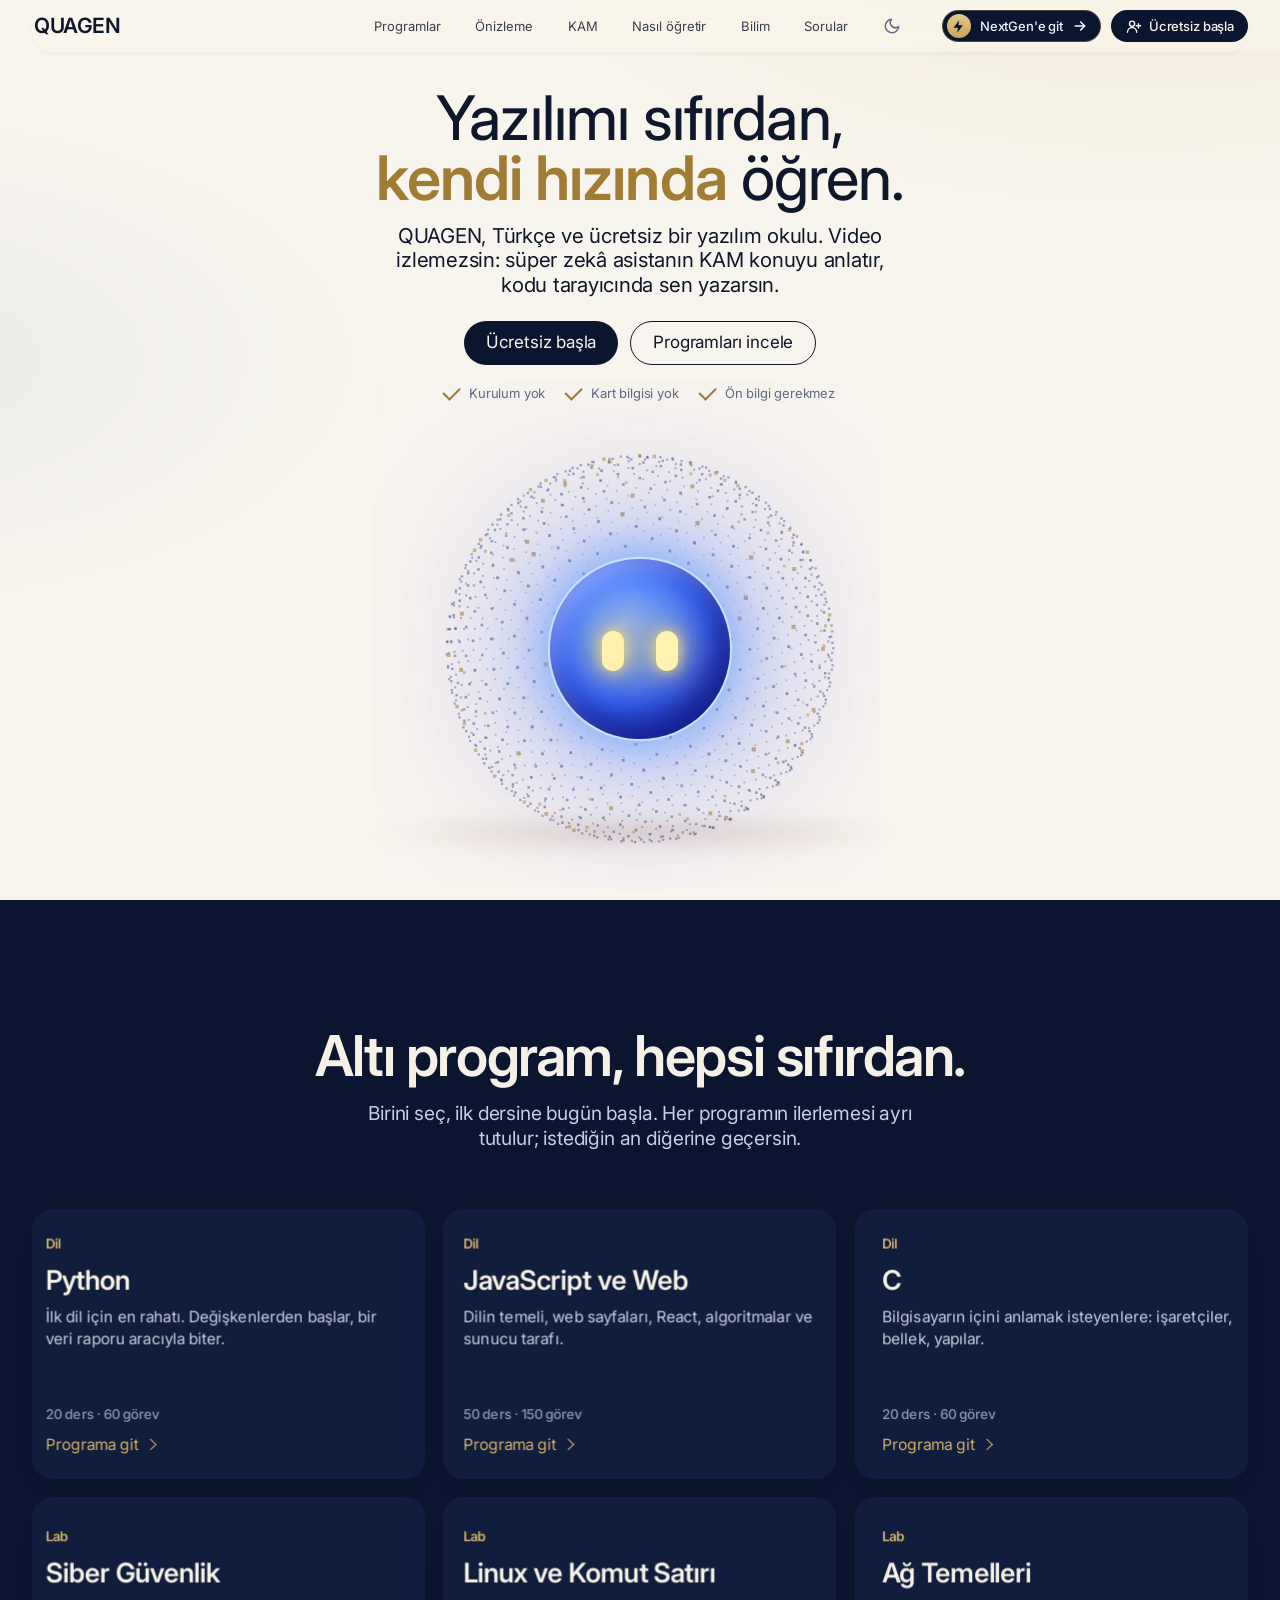
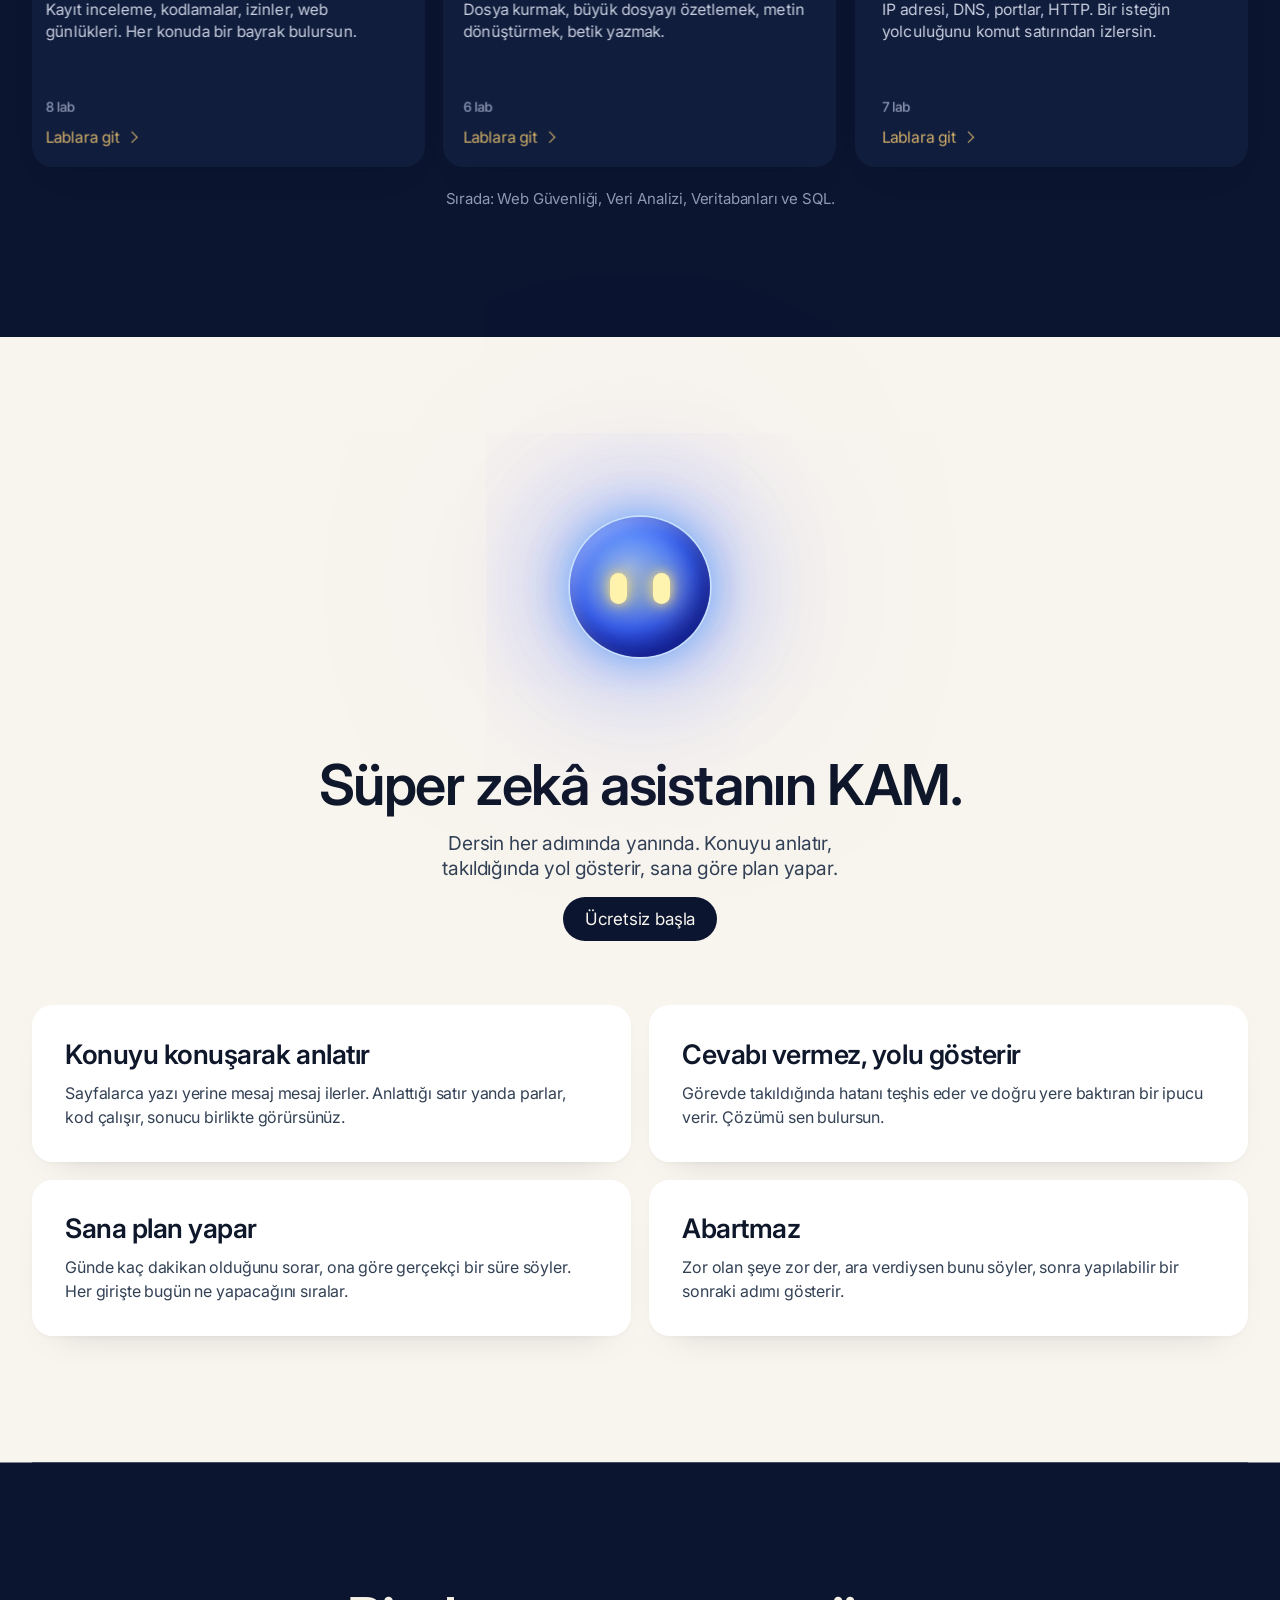
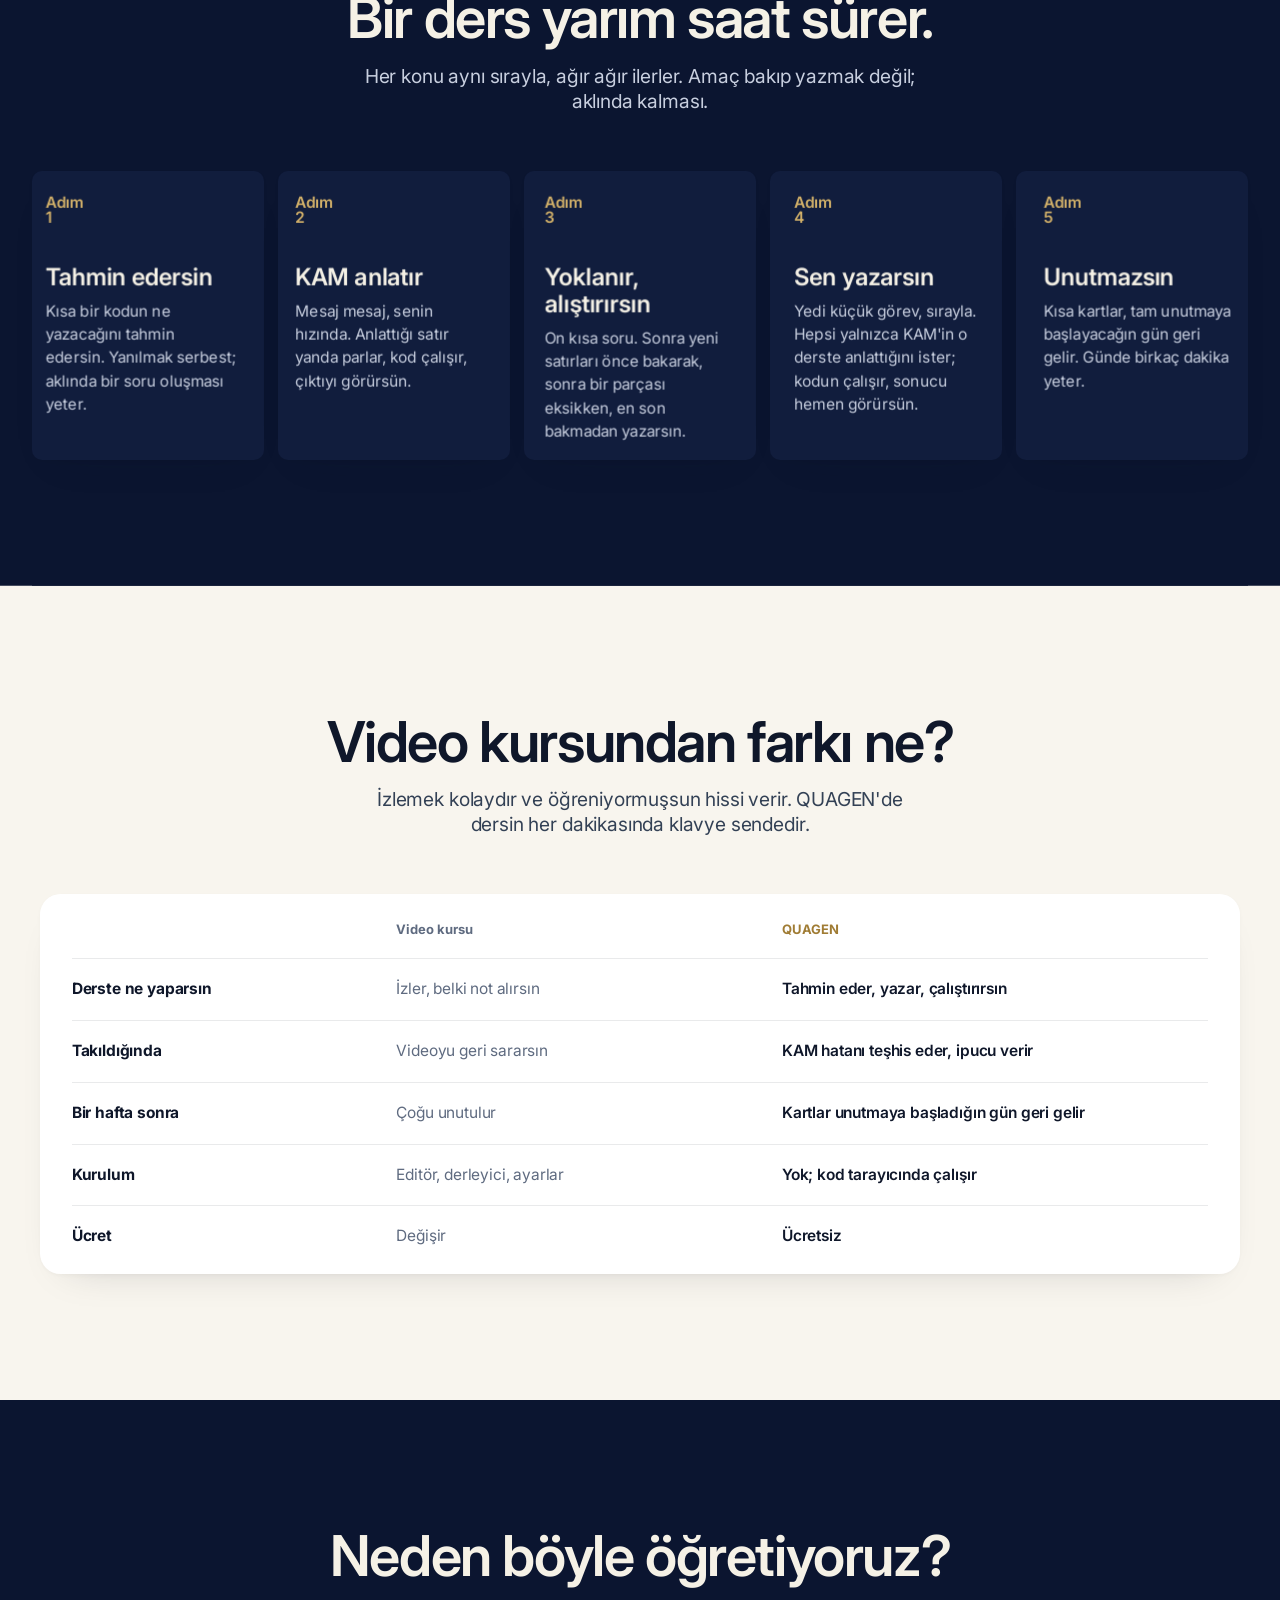
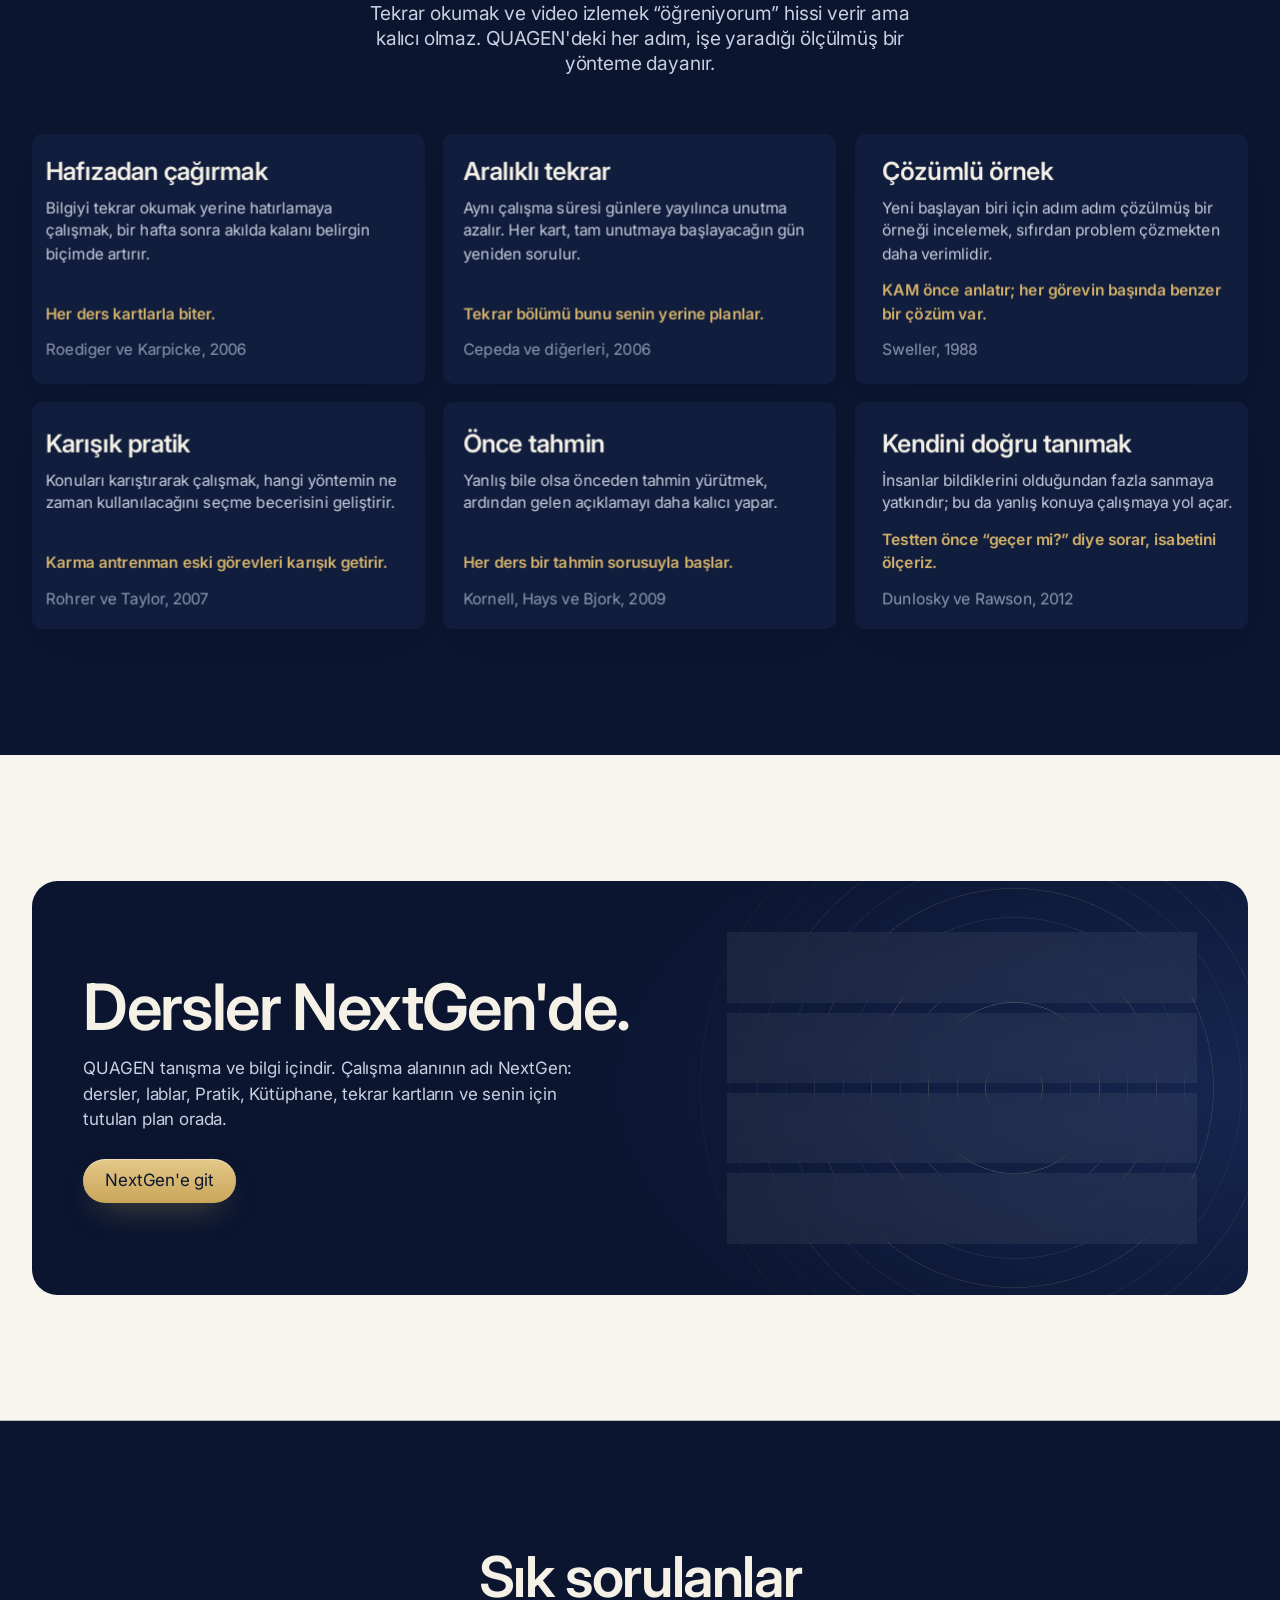
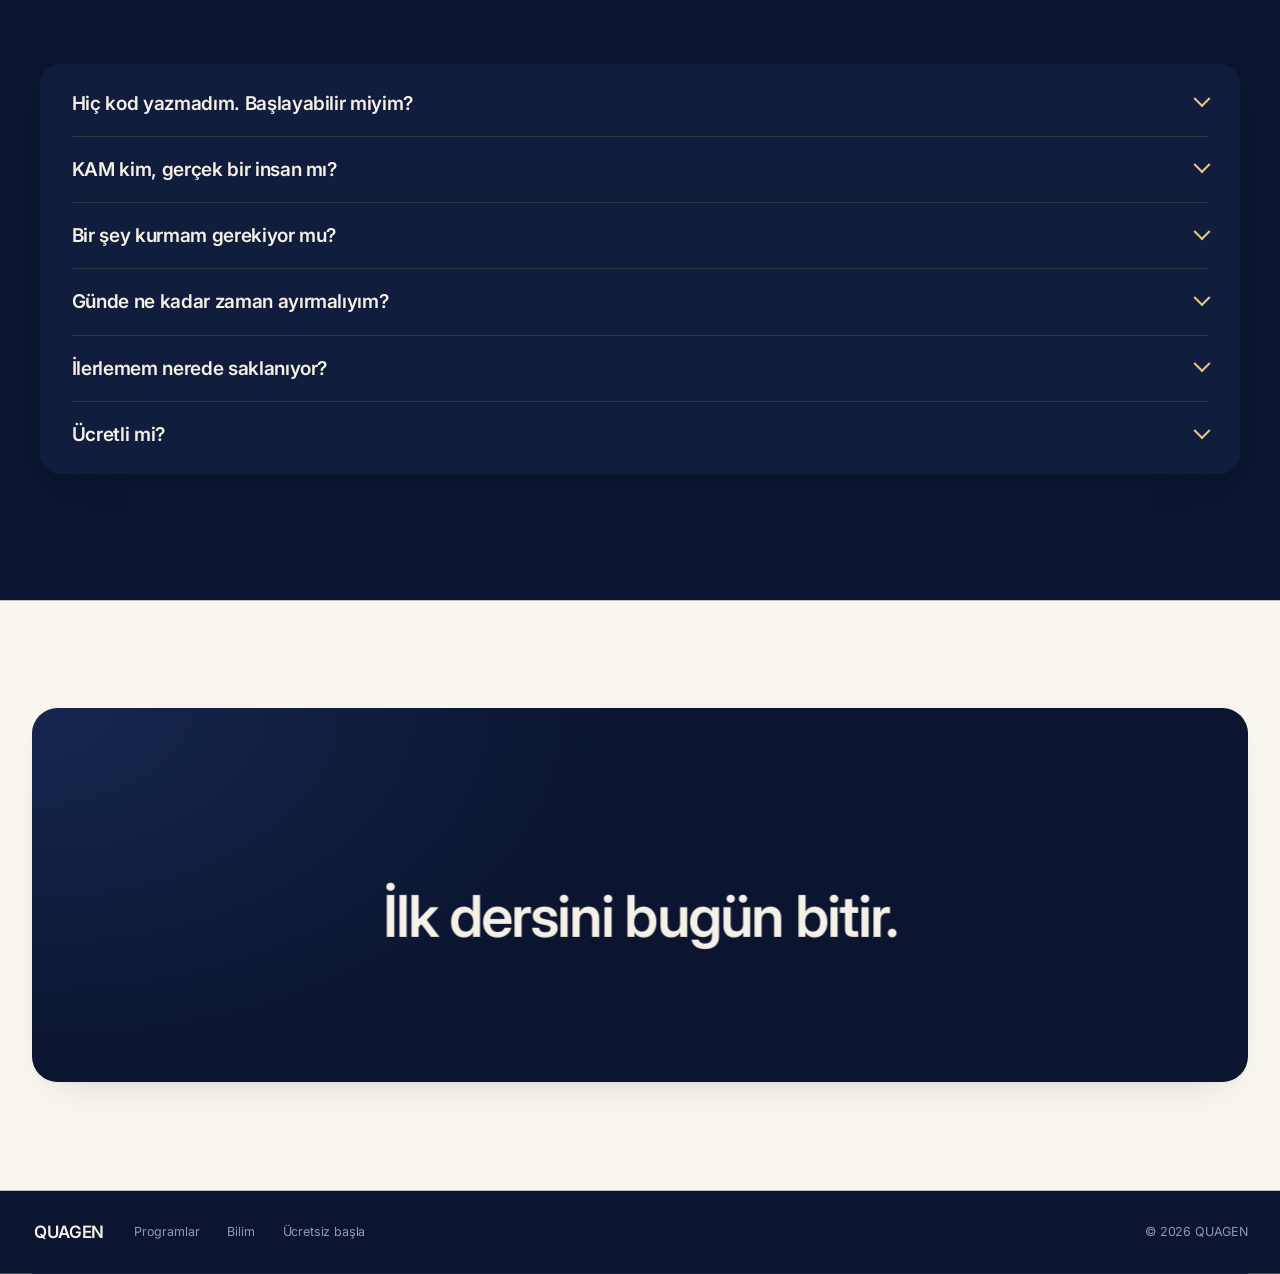
==== commit 689c970f: "Yayın: Python 2–4 KAM anlatımı, otomatik sürüm etiketi Co-Authored-By: Claude Fable 5.2 <noreply@ant" ====
--- a/index.html
+++ b/index.html
@@ -2,7 +2,7 @@
 <html lang="tr" class="q3d">
 <head>
   <script>window.QUAGEN_STATIK = true; window.QUAGEN_BULUT = {"url":"https://lalqdppmjirelxngliim.supabase.co","anahtar":"sb_publishable_4_QRTlzAS4J74myS9klBng_SNF8kN42"};</script>
-  <script src="assets/js/bulut.js"></script>
+  <script src="assets/js/bulut.js?v=7f5de8db"></script>
   <meta charset="utf-8" />
   <meta name="viewport" content="width=device-width, initial-scale=1" />
   <title>QUAGEN — Ücretsiz yazılım okulu</title>
@@ -10,11 +10,11 @@
   <link rel="preconnect" href="https://fonts.googleapis.com" />
   <link rel="preconnect" href="https://fonts.gstatic.com" crossorigin />
   <link href="https://fonts.googleapis.com/css2?family=Bricolage+Grotesque:opsz,wdth,wght@12..96,75..100,400..800&family=Inter:wght@400;500;600;700&family=IBM+Plex+Mono:wght@400;500;600&display=swap" rel="stylesheet" />
-  <link rel="stylesheet" href="assets/css/tokens.css" />
-  <link rel="stylesheet" href="assets/css/landing.css" />
-  <link rel="stylesheet" href="assets/css/kam.css" />
-  <link rel="stylesheet" href="assets/css/cam.css" />
-  <link rel="stylesheet" href="assets/css/quagen3d.css?v=14" />
+  <link rel="stylesheet" href="assets/css/tokens.css?v=1cc11b9f" />
+  <link rel="stylesheet" href="assets/css/landing.css?v=bb0f359c" />
+  <link rel="stylesheet" href="assets/css/kam.css?v=62b1991c" />
+  <link rel="stylesheet" href="assets/css/cam.css?v=e13c68f2" />
+  <link rel="stylesheet" href="assets/css/quagen3d.css?v=687a5562" />
   <script>(function () { var t = "light"; try { if (localStorage.getItem("quagen-tema") === "dark") t = "dark"; } catch (e) {} document.documentElement.dataset.theme = t; })();</script>
   <link rel="prefetch" href="nextgen.html" />
 </head>
@@ -213,23 +213,23 @@
     </div>
   </div>
 
-  <script src="assets/js/curriculum.js"></script>
-  <script src="assets/js/curriculum-web.js"></script>
-  <script src="assets/js/curriculum-react.js"></script>
-  <script src="assets/js/curriculum-algo.js"></script>
-  <script src="assets/js/curriculum-backend.js"></script>
-  <script src="assets/js/curriculum-c.js"></script>
-  <script src="assets/js/curriculum-c2.js"></script>
-  <script src="assets/js/curriculum-py.js"></script>
-  <script src="assets/js/curriculum-py2.js"></script>
+  <script src="assets/js/curriculum.js?v=fe68ee88"></script>
+  <script src="assets/js/curriculum-web.js?v=0246abc5"></script>
+  <script src="assets/js/curriculum-react.js?v=4981c370"></script>
+  <script src="assets/js/curriculum-algo.js?v=a495a9dc"></script>
+  <script src="assets/js/curriculum-backend.js?v=410eb992"></script>
+  <script src="assets/js/curriculum-c.js?v=d0219fc8"></script>
+  <script src="assets/js/curriculum-c2.js?v=78ae1fbe"></script>
+  <script src="assets/js/curriculum-py.js?v=0dce408e"></script>
+  <script src="assets/js/curriculum-py2.js?v=83f746b7"></script>
   <script>window.KD_FORCE_LANG = "js";</script>
-  <script src="assets/js/rehber-veri.js"></script>
-  <script src="assets/js/rehber-ara.js"></script>
-  <script src="assets/js/engine.js"></script>
-  <script src="assets/js/python.js"></script>
-  <script src="assets/js/tur.js"></script>
-  <script src="assets/js/landing.js"></script>
-  <script src="assets/js/quagen3d.js?v=10"></script>
-  <script src="assets/js/gecis.js"></script>
+  <script src="assets/js/rehber-veri.js?v=0dd1c925"></script>
+  <script src="assets/js/rehber-ara.js?v=3d41803d"></script>
+  <script src="assets/js/engine.js?v=228fa445"></script>
+  <script src="assets/js/python.js?v=738c7388"></script>
+  <script src="assets/js/tur.js?v=1b134430"></script>
+  <script src="assets/js/landing.js?v=20d9b0ca"></script>
+  <script src="assets/js/quagen3d.js?v=4a324f64"></script>
+  <script src="assets/js/gecis.js?v=062d5fa7"></script>
 </body>
 </html>
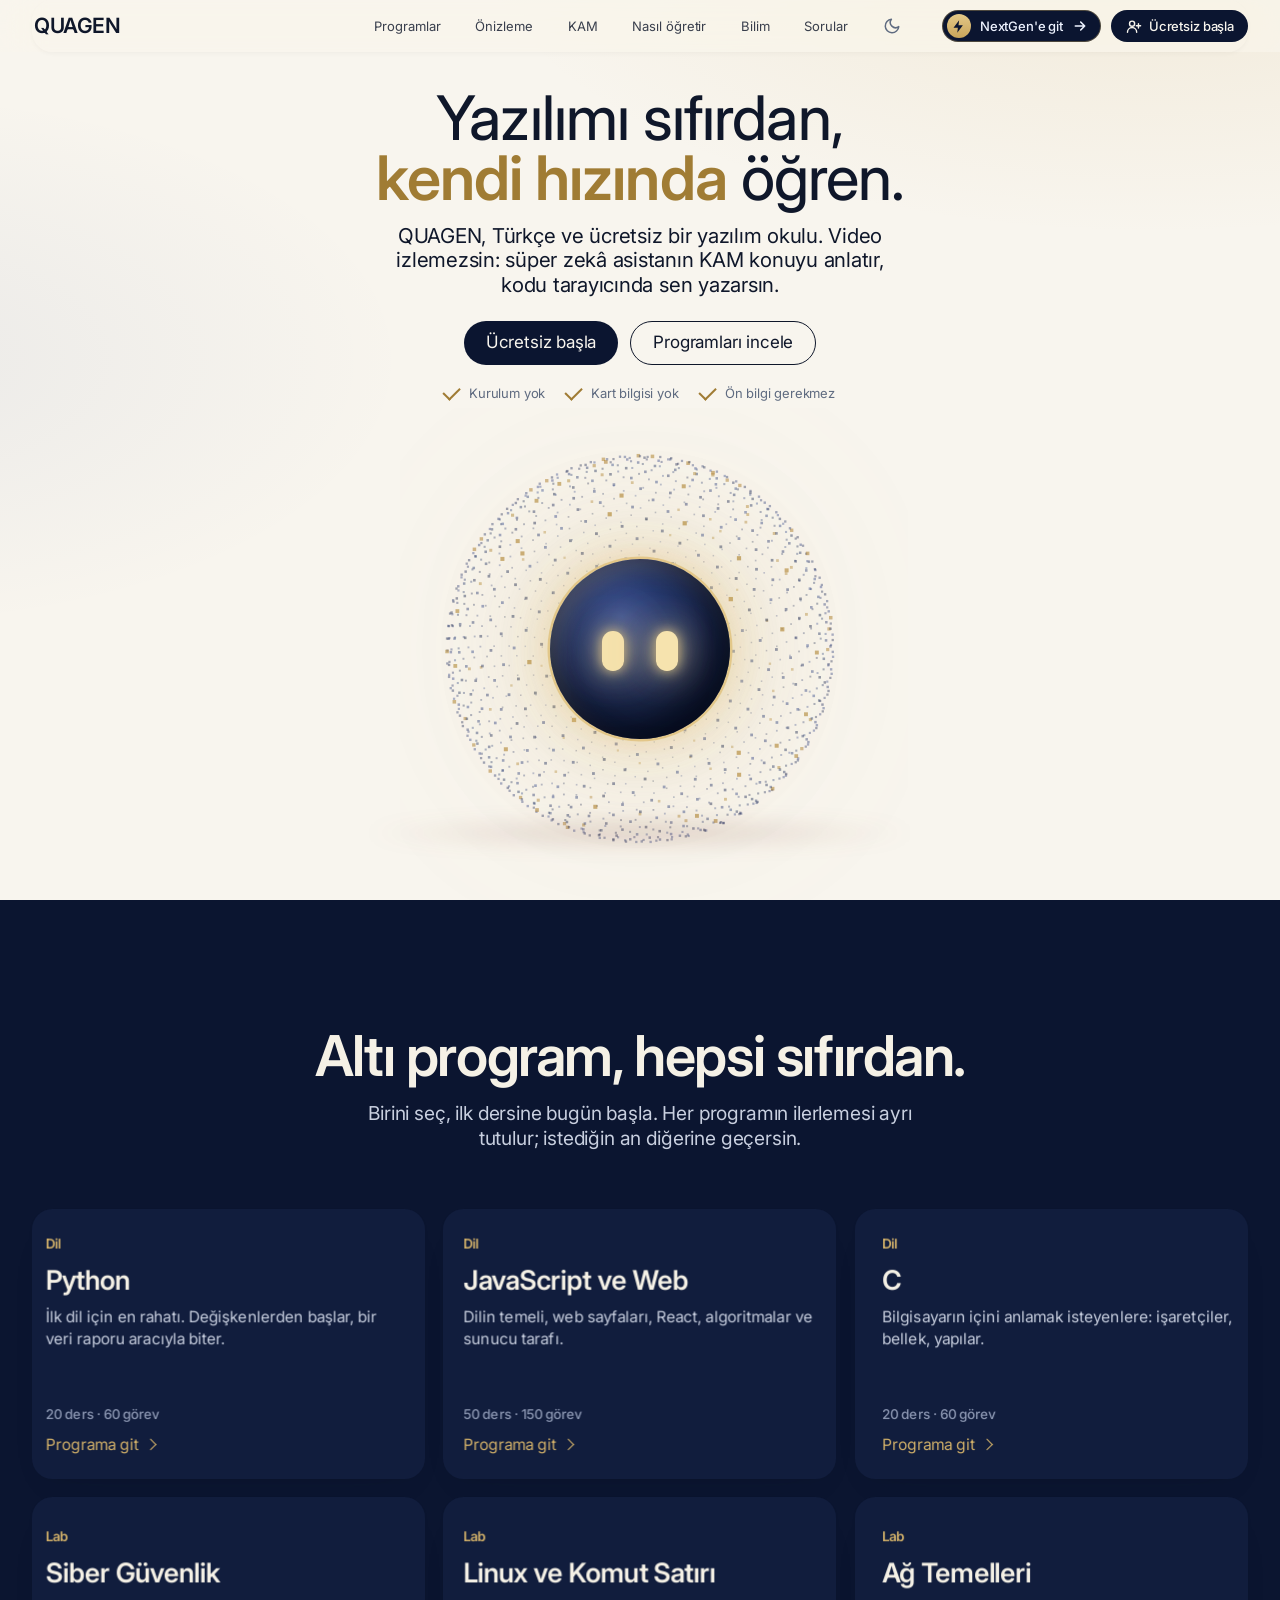
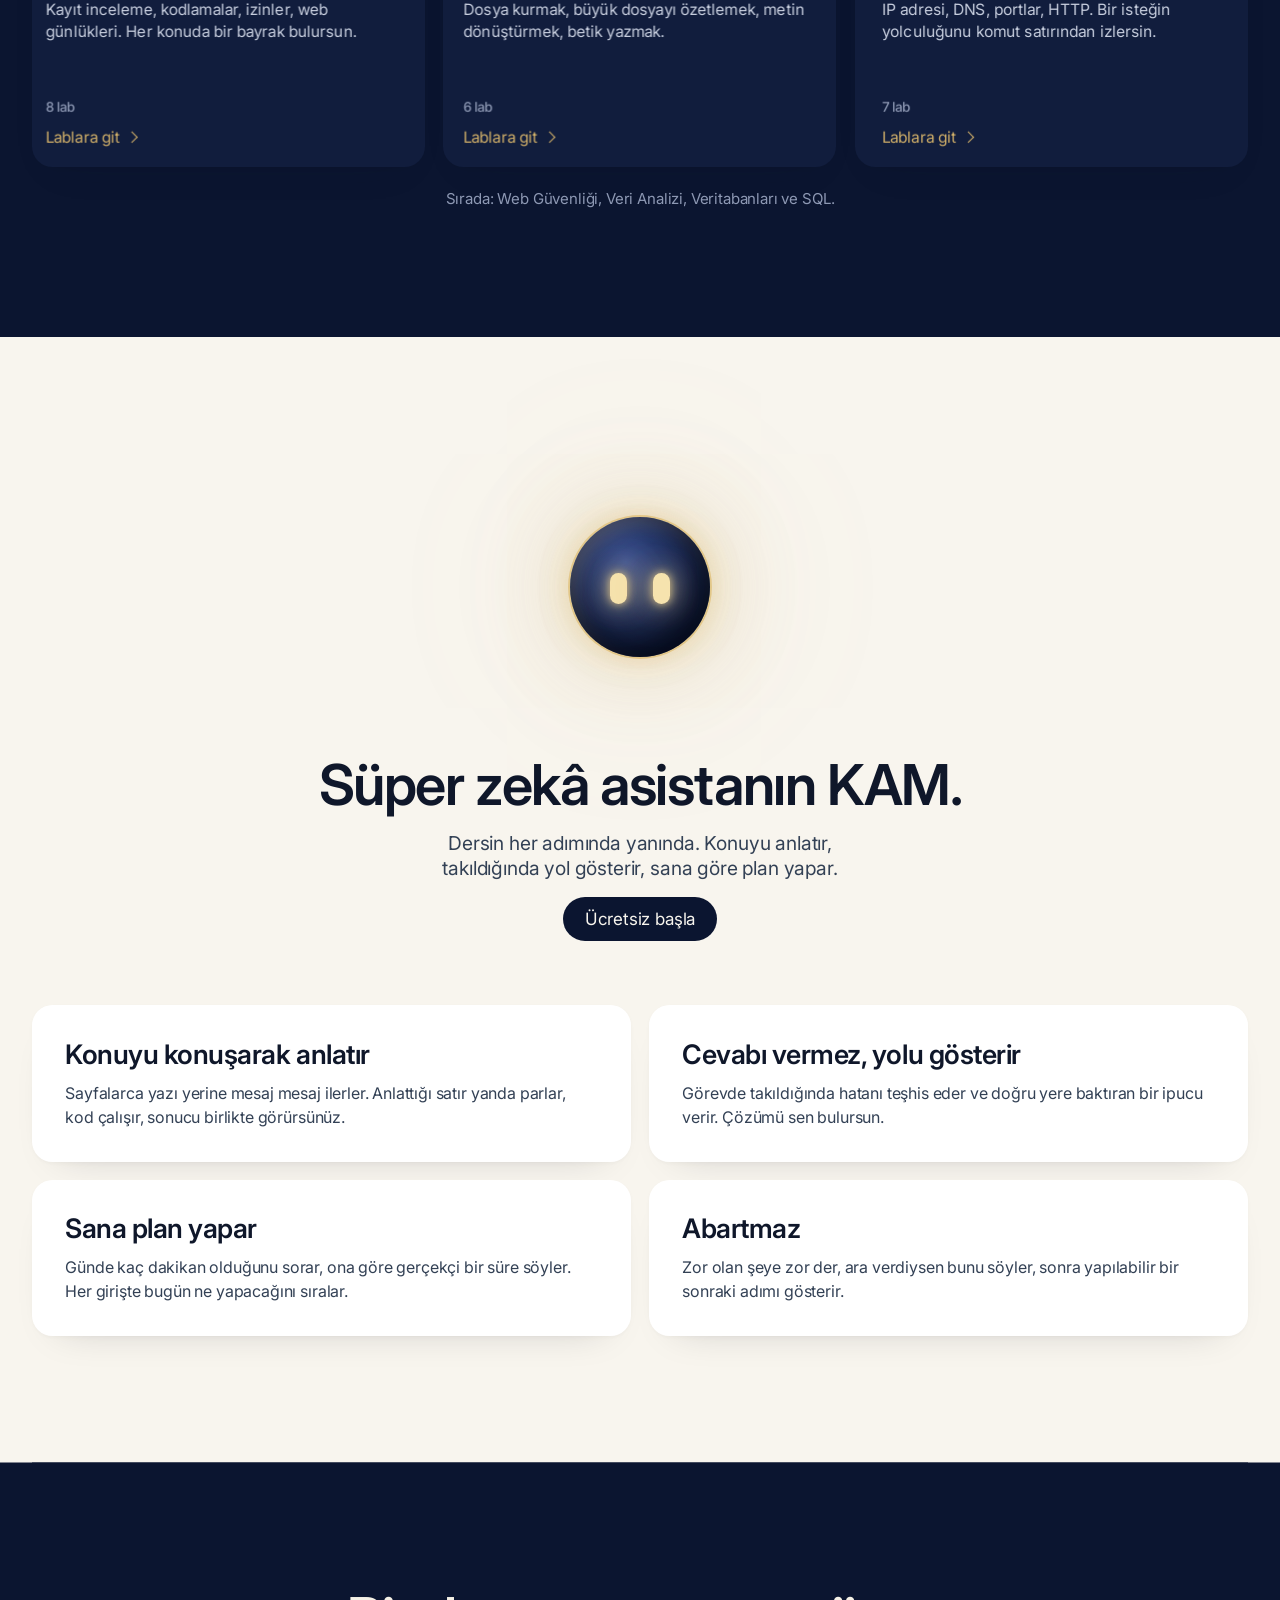
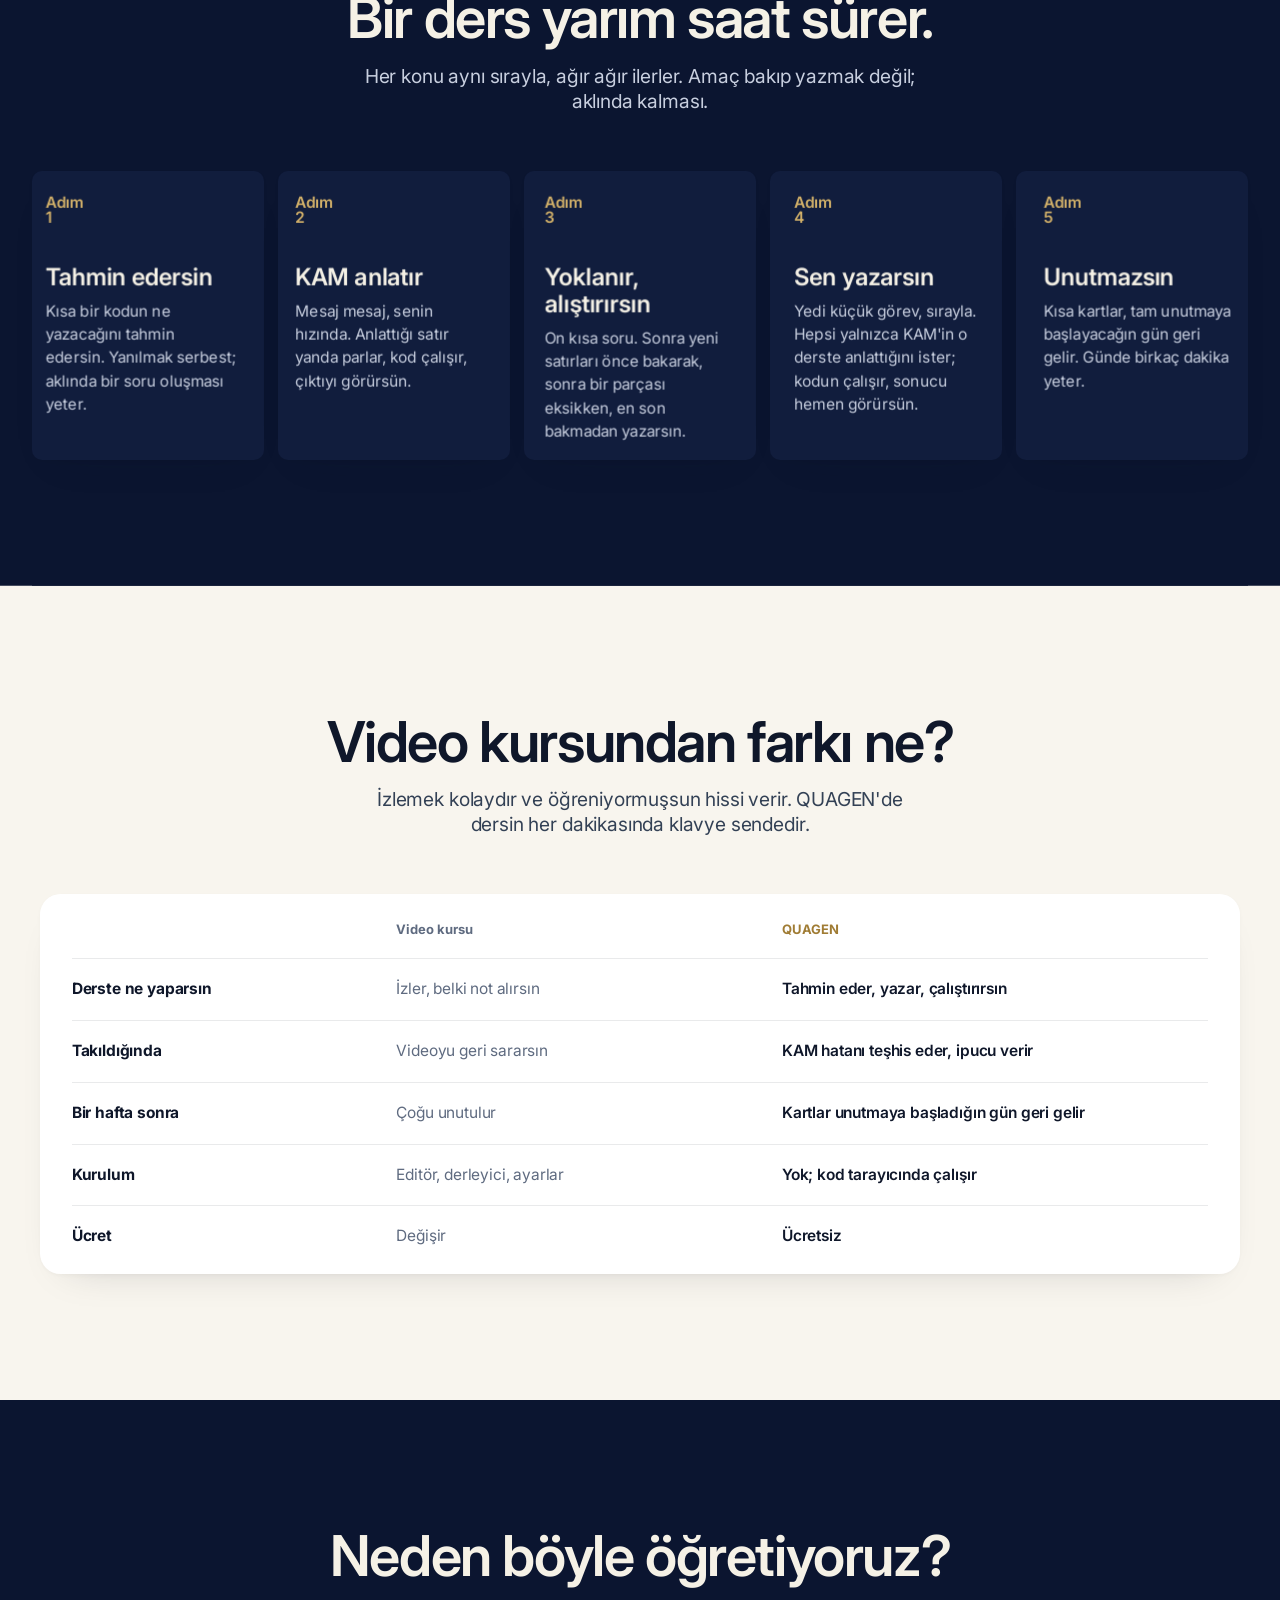
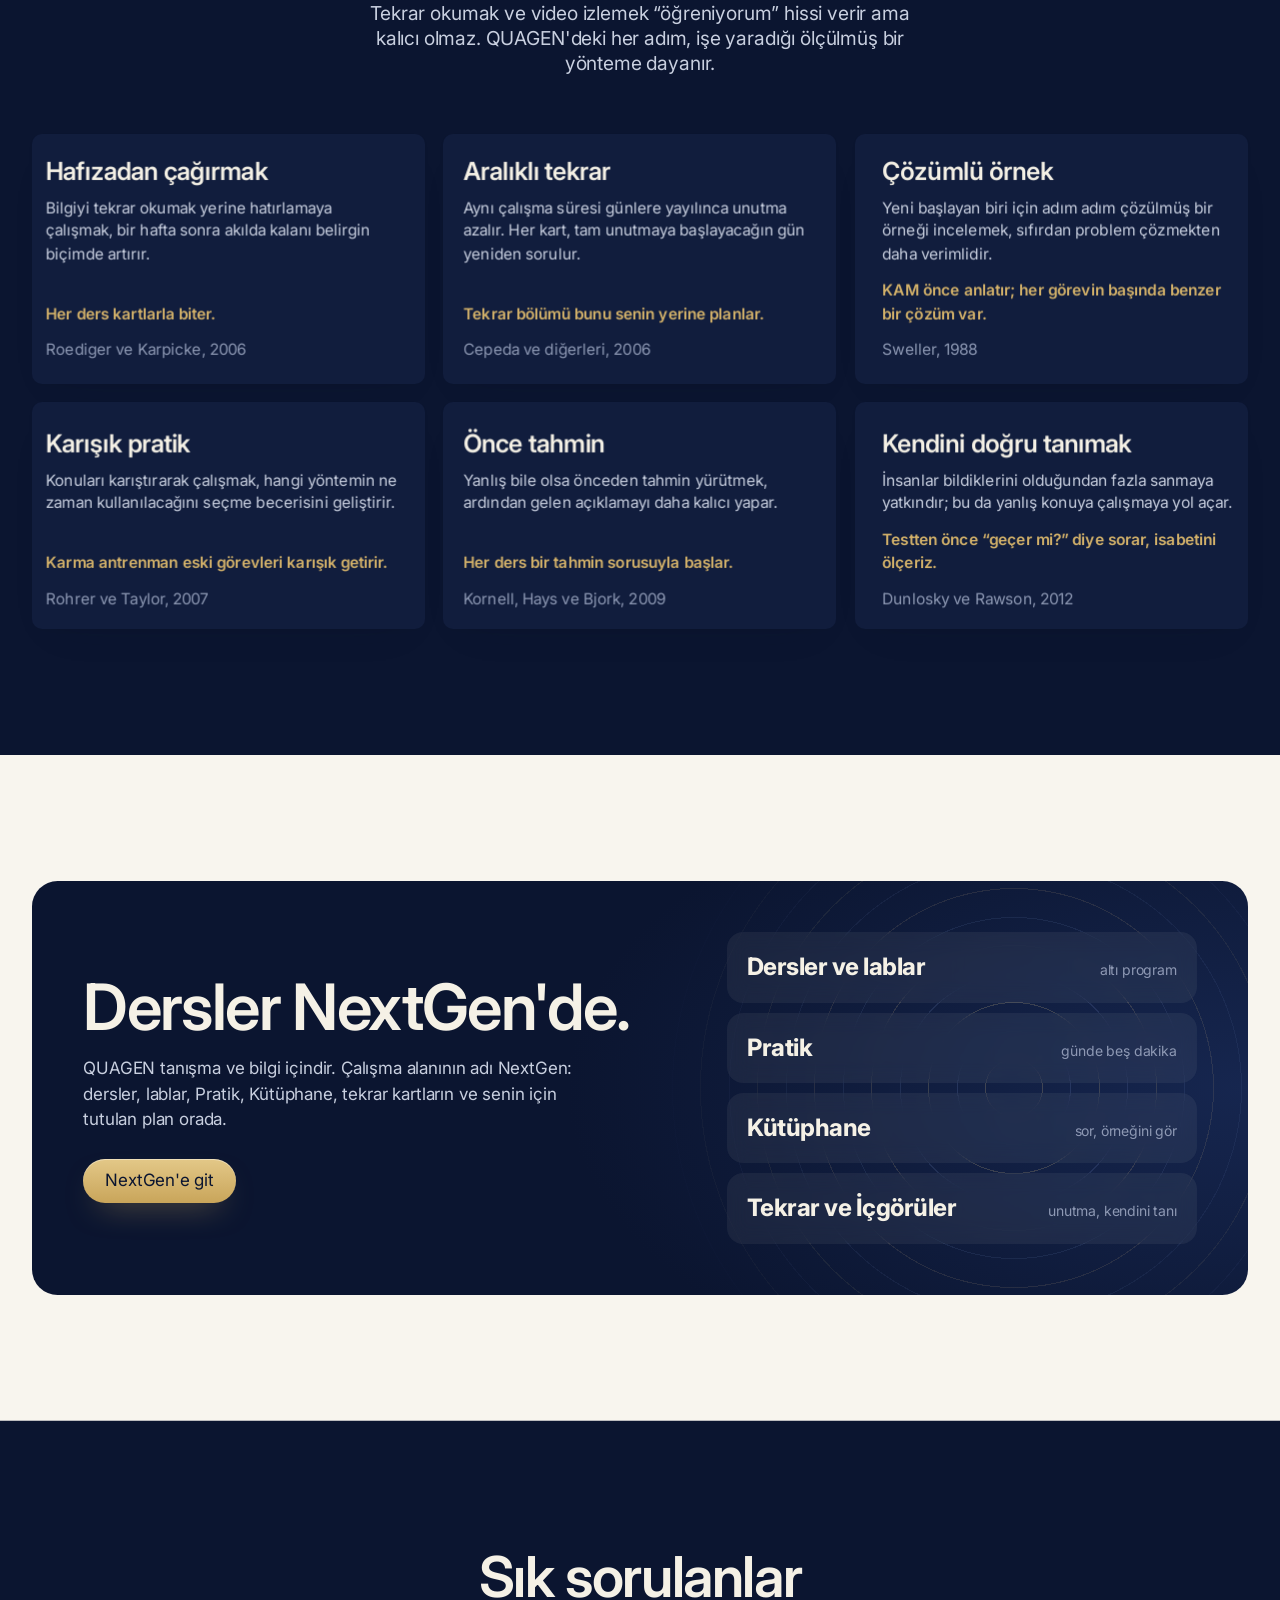
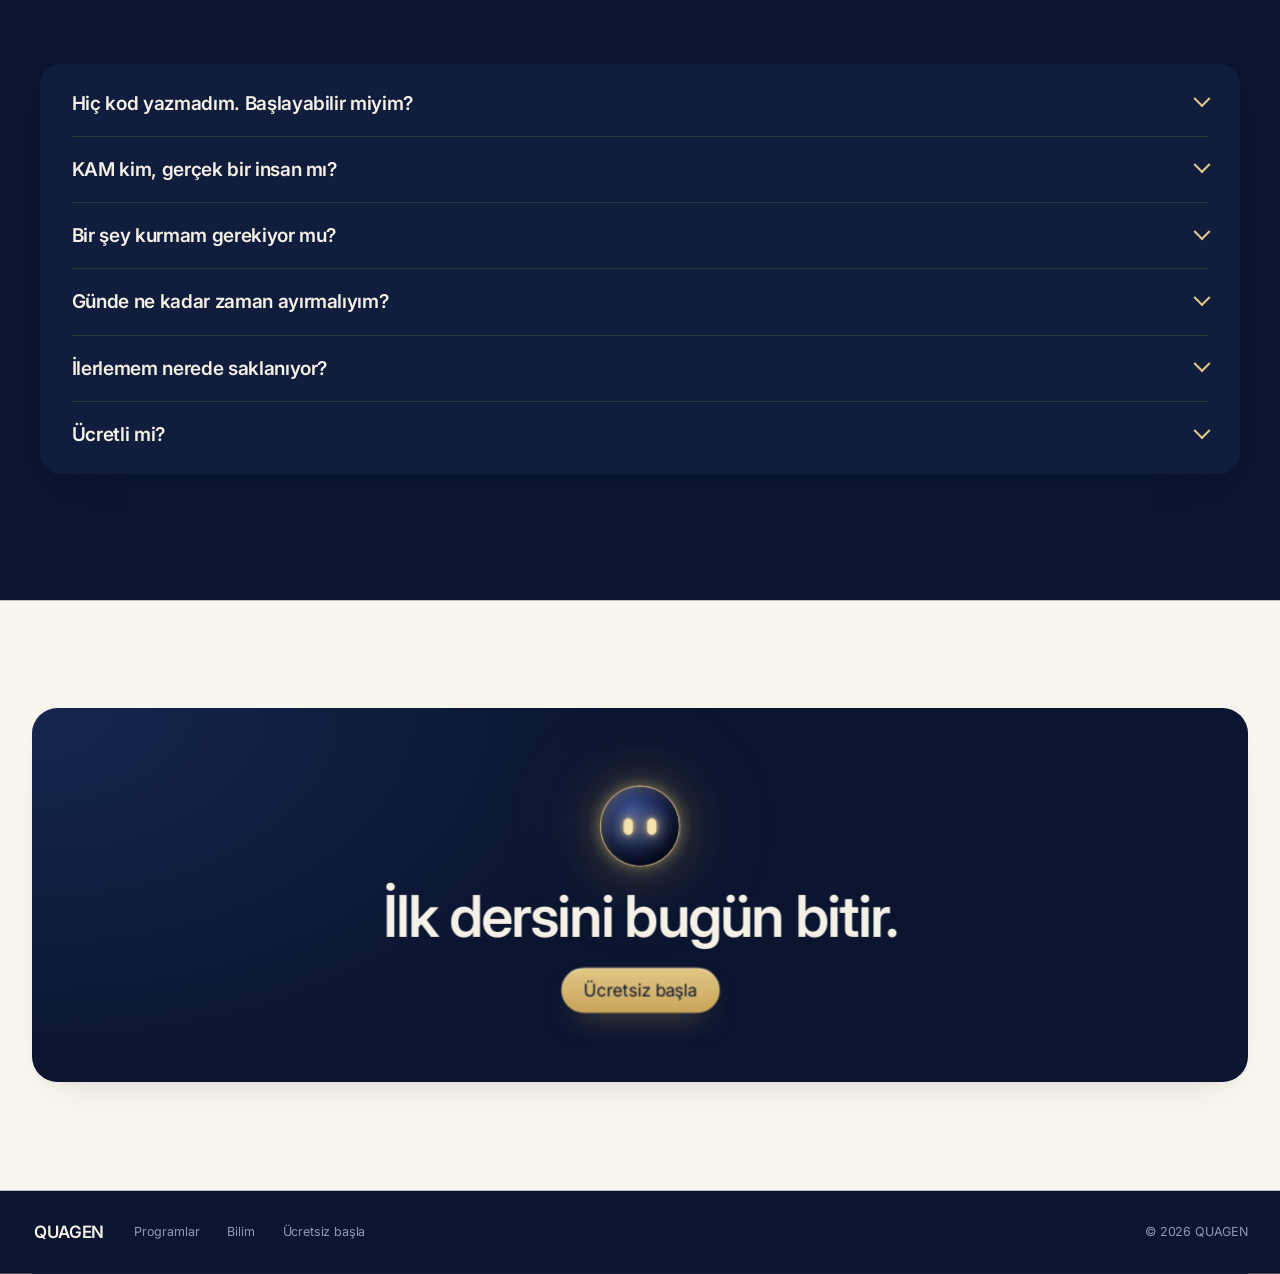
==== commit 2b663ca0: "Yayın: KAM gece mavisi ve altın, hafif ana sayfa, JavaScript 2–5 KAM anlatımı Co-Authored-By: Claude" ====
--- a/index.html
+++ b/index.html
@@ -14,7 +14,7 @@
   <link rel="stylesheet" href="assets/css/landing.css?v=bb0f359c" />
   <link rel="stylesheet" href="assets/css/kam.css?v=62b1991c" />
   <link rel="stylesheet" href="assets/css/cam.css?v=e13c68f2" />
-  <link rel="stylesheet" href="assets/css/quagen3d.css?v=687a5562" />
+  <link rel="stylesheet" href="assets/css/quagen3d.css?v=3d0bf7ce" />
   <script>(function () { var t = "light"; try { if (localStorage.getItem("quagen-tema") === "dark") t = "dark"; } catch (e) {} document.documentElement.dataset.theme = t; })();</script>
   <link rel="prefetch" href="nextgen.html" />
 </head>
@@ -213,22 +213,10 @@
     </div>
   </div>
 
-  <script src="assets/js/curriculum.js?v=fe68ee88"></script>
-  <script src="assets/js/curriculum-web.js?v=0246abc5"></script>
-  <script src="assets/js/curriculum-react.js?v=4981c370"></script>
-  <script src="assets/js/curriculum-algo.js?v=a495a9dc"></script>
-  <script src="assets/js/curriculum-backend.js?v=410eb992"></script>
-  <script src="assets/js/curriculum-c.js?v=d0219fc8"></script>
-  <script src="assets/js/curriculum-c2.js?v=78ae1fbe"></script>
-  <script src="assets/js/curriculum-py.js?v=0dce408e"></script>
-  <script src="assets/js/curriculum-py2.js?v=83f746b7"></script>
   <script>window.KD_FORCE_LANG = "js";</script>
-  <script src="assets/js/rehber-veri.js?v=0dd1c925"></script>
-  <script src="assets/js/rehber-ara.js?v=3d41803d"></script>
   <script src="assets/js/engine.js?v=228fa445"></script>
-  <script src="assets/js/python.js?v=738c7388"></script>
   <script src="assets/js/tur.js?v=1b134430"></script>
-  <script src="assets/js/landing.js?v=20d9b0ca"></script>
+  <script src="assets/js/landing.js?v=6bb13838"></script>
   <script src="assets/js/quagen3d.js?v=4a324f64"></script>
   <script src="assets/js/gecis.js?v=062d5fa7"></script>
 </body>
--- a/assets/css/quagen3d.css
+++ b/assets/css/quagen3d.css
@@ -602,3 +602,17 @@
   box-shadow: inset -0.08em -0.1em 0.2em rgba(6, 12, 80, 0.55), inset 0.04em 0.05em 0.1em rgba(255, 255, 255, 0.35), 0 0 0 0.012em rgba(200, 225, 255, 1), 0 0 0.24em rgba(120, 175, 255, 1), 0 0 0.75em rgba(80, 135, 255, 0.85), 0 0 1.6em rgba(130, 90, 255, 0.55); }
 /* Yörünge yazıya değmesin: KAM'in çevresinde kürenin sığacağı boşluk */
 .q3d .kam-yan .kam-av { margin: clamp(28px, 6vmin, 80px) 0 clamp(40px, 9vmin, 110px); }
+
+/* ---------- v15: KAM premium — gece mavisi küre, altın çerçeve ve altın ışık (elektrik mavisi yerine) ---------- */
+.q3d .kam-av, .q3d .hero-kure .kam-av.dev, .q3d .kam-yan .kam-av {
+  background: radial-gradient(circle at 40% 32%, #3a5196 0%, #22366f 26%, #14224a 54%, #0b1530 80%, #060c1d 100%);
+  box-shadow:
+    inset -0.08em -0.1em 0.2em rgba(2, 6, 20, 0.7),
+    inset 0.05em 0.06em 0.12em rgba(227, 200, 136, 0.22),
+    0 0 0 0.014em rgba(227, 200, 136, 0.95),
+    0 0 0.2em rgba(227, 200, 136, 0.55),
+    0 0 0.7em rgba(201, 165, 90, 0.38),
+    0 0 1.5em rgba(201, 165, 90, 0.2);
+}
+.q3d .kam-av > b { background: #f6e3ae; box-shadow: 0 0 0.07em #e3c888, 0 0 0.2em rgba(227, 200, 136, 0.95), 0 0 0.45em rgba(201, 165, 90, 0.7); }
+.q3d .hero-kure::after { background: radial-gradient(closest-side, rgba(11, 21, 48, 0.3), transparent); }
